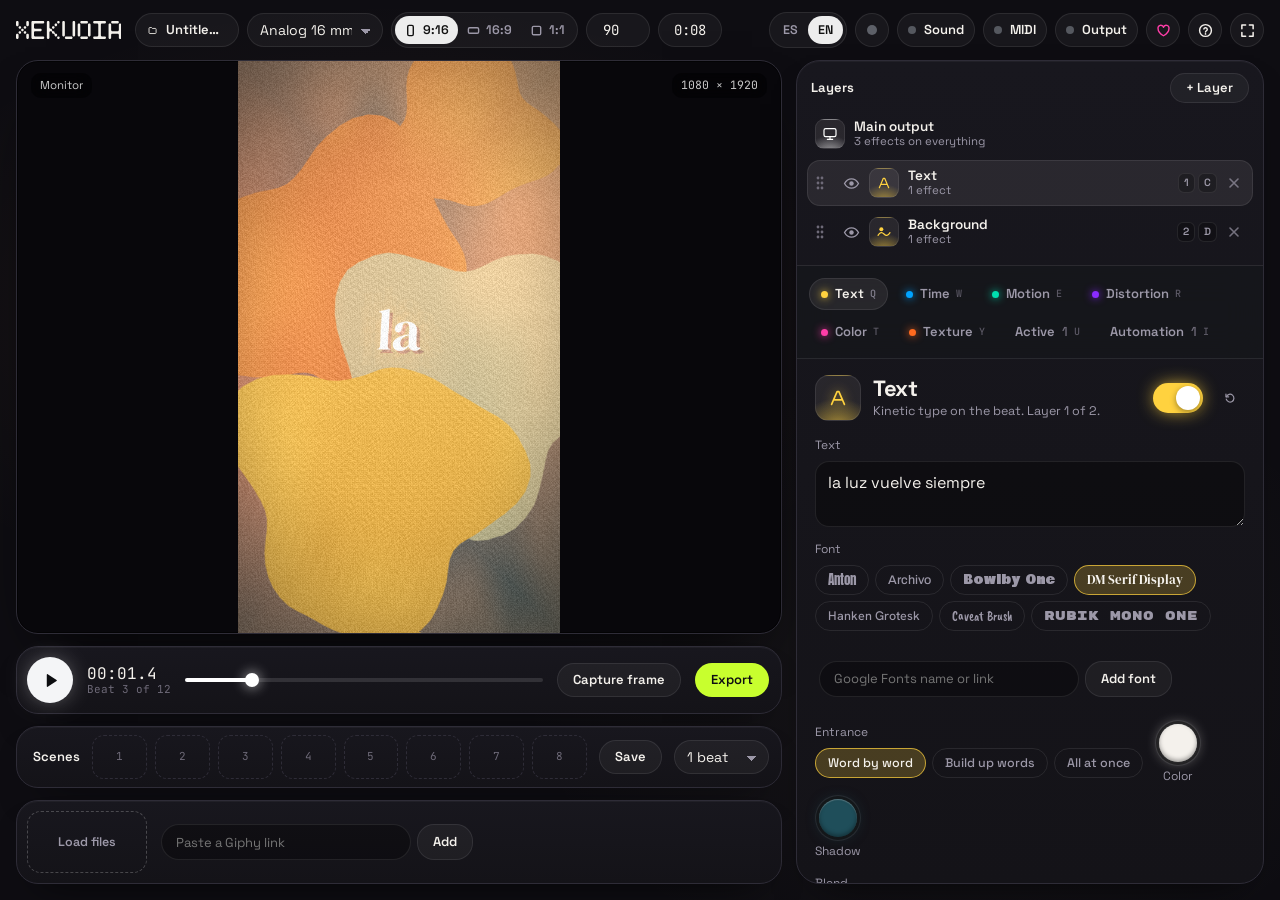
==== app/index.html @ 7fba757a "Atajos de pestañas en QWERTYUI; Grabar movimientos pasa a la G Co-Authored-By: Claude Opus 5.5 <nore" ====
<!DOCTYPE html>
<!--
  xekuoia: a visual instrument for motion graphics and live visuals.
  Copyright (C) 2026 Sergio "Gio" Casabona. https://xekuoia.com

  This program is free software: you can redistribute it and/or modify it under the terms of the
  GNU General Public License as published by the Free Software Foundation, either version 3 of the
  License, or (at your option) any later version. It is distributed WITHOUT ANY WARRANTY; see the
  GNU General Public License for more details: https://www.gnu.org/licenses/gpl-3.0.html

  The name "xekuoia" and its logo are not covered by this license.
  Third-party code: polygon triangulation ported from earcut (Mapbox, ISC licence);
  video export via Mediabunny (MPL-2.0), loaded at export time.
-->
<html lang="es">
<head>
<meta charset="utf-8">
<meta name="viewport" content="width=device-width, initial-scale=1">
<title>xekuoia</title>
<link rel="icon" href="data:image/svg+xml,%3Csvg%20xmlns%3D%22http%3A//www.w3.org/2000/svg%22%20viewBox%3D%220%200%20132%20132%22%3E%3Crect%20width%3D%22132%22%20height%3D%22132%22%20rx%3D%2230%22%20fill%3D%22%230E0D12%22/%3E%3Cg%20fill%3D%22%23F4F1EC%22%20transform%3D%22translate%2820.00%2033.32%29%20scale%280.49797%29%20translate%28-57.625%20-84.375%29%22%3E%3Cpath%20d%3D%22M142%20215.625C136.822%20215.625%20132.625%20211.428%20132.625%20206.25V196.875V187.5C132.625%20182.322%20136.822%20178.125%20142%20178.125C147.178%20178.125%20151.375%20182.322%20151.375%20187.5V196.875V206.25C151.375%20211.428%20147.178%20215.625%20142%20215.625ZM67%20215.625C61.8223%20215.625%2057.625%20211.428%2057.625%20206.25V196.875V187.5C57.625%20182.322%2061.8223%20178.125%2067%20178.125C72.1777%20178.125%2076.375%20182.322%2076.375%20187.5V196.875V206.25C76.375%20211.428%2072.1777%20215.625%2067%20215.625ZM132.625%20168.75C132.625%20173.928%20128.428%20178.125%20123.25%20178.125C118.072%20178.125%20113.875%20173.928%20113.875%20168.75C113.875%20163.572%20118.072%20159.375%20123.25%20159.375C128.428%20159.375%20132.625%20163.572%20132.625%20168.75ZM85.75%20178.125C80.5723%20178.125%2076.375%20173.928%2076.375%20168.75C76.375%20163.572%2080.5723%20159.375%2085.75%20159.375C90.9277%20159.375%2095.125%20163.572%2095.125%20168.75C95.125%20173.928%2090.9277%20178.125%2085.75%20178.125ZM104.5%20159.375C99.3223%20159.375%2095.125%20155.178%2095.125%20150C95.125%20144.822%2099.3223%20140.625%20104.5%20140.625C109.678%20140.625%20113.875%20144.822%20113.875%20150C113.875%20155.178%20109.678%20159.375%20104.5%20159.375ZM123.25%20140.625C118.072%20140.625%20113.875%20136.428%20113.875%20131.25C113.875%20126.072%20118.072%20121.875%20123.25%20121.875C128.428%20121.875%20132.625%20126.072%20132.625%20131.25C132.625%20136.428%20128.428%20140.625%20123.25%20140.625ZM95.125%20131.25C95.125%20136.428%2090.9277%20140.625%2085.75%20140.625C80.5723%20140.625%2076.375%20136.428%2076.375%20131.25C76.375%20126.072%2080.5723%20121.875%2085.75%20121.875C90.9277%20121.875%2095.125%20126.072%2095.125%20131.25ZM142%20121.875C136.822%20121.875%20132.625%20117.678%20132.625%20112.5V103.125V93.75C132.625%2088.5724%20136.822%2084.375%20142%2084.375C147.178%2084.375%20151.375%2088.5724%20151.375%2093.75V103.125V112.5C151.375%20117.678%20147.178%20121.875%20142%20121.875ZM76.375%20112.5C76.375%20117.678%2072.1777%20121.875%2067%20121.875C61.8223%20121.875%2057.625%20117.678%2057.625%20112.5V103.125V93.75C57.625%2088.5724%2061.8223%2084.375%2067%2084.375C72.1777%2084.375%2076.375%2088.5724%2076.375%2093.75V103.125V112.5Z%22/%3E%3Cpath%20d%3D%22M177.575%20196.786L170.732%20196.786C165.564%20196.786%20161.375%20200.975%20161.375%20206.143C161.375%20211.311%20165.564%20215.5%20170.732%20215.5L177.575%20215.5L193.775%20215.5L209.975%20215.5L226.175%20215.5C235.122%20215.5%20242.375%20208.247%20242.375%20199.3L242.375%20196.786L242.375%20178.072L242.375%20159.357L242.375%20140.643L242.375%20121.929L242.375%20103.214L242.375%20100.7C242.375%2091.7531%20235.122%2084.5002%20226.175%2084.5002L209.975%2084.5001L193.775%2084.5001L177.575%2084.5001L170.732%2084.5001C165.564%2084.5001%20161.375%2088.6895%20161.375%2093.8573C161.375%2099.0251%20165.564%20103.214%20170.732%20103.214L177.575%20103.214L193.775%20103.214L209.975%20103.214C218.922%20103.214%20226.175%20110.467%20226.175%20119.414L226.175%20121.929L226.175%20124.443C226.175%20133.39%20218.922%20140.643%20209.975%20140.643L193.775%20140.643L186.932%20140.643C181.764%20140.643%20177.575%20144.832%20177.575%20150C177.575%20155.168%20181.764%20159.357%20186.932%20159.357L193.775%20159.357L209.975%20159.357C218.922%20159.357%20226.175%20166.61%20226.175%20175.557L226.175%20178.072L226.175%20180.586C226.175%20189.533%20218.922%20196.786%20209.975%20196.786L193.775%20196.786L177.575%20196.786Z%22/%3E%3C/g%3E%3C/svg%3E">
<link rel="preconnect" href="https://fonts.googleapis.com">
<link rel="preconnect" href="https://fonts.gstatic.com" crossorigin>
<link href="https://fonts.googleapis.com/css2?family=Anton&family=Archivo:wght@900&family=Bowlby+One&family=Caveat+Brush&family=DM+Serif+Display&family=Hanken+Grotesk:wght@800&family=Space+Grotesk:wght@300..700&family=JetBrains+Mono:wght@400;500&family=Rubik+Mono+One&display=swap" rel="stylesheet">
<style>
/*
VOICE: a night studio instrument; calm graphite, light only where something is alive.
IDEA: units are glass tiles lit from below by their family colour; knobs are matte black discs with one point of light and a glowing arc.
PICTURE: the live monitor; the room picks up its colour as ambient light.
COLOUR and TYPE (xekuoia brand kit v1.0): Ink #0E0D12 with fine grain, Paper #F4F1EC text; family hues from the Spectral and Aurora stops; Volt #C8FF2E once, for Export; Space Grotesk, JetBrains Mono for time.
LAYOUT: vertical/square canvas → rack on the right; horizontal canvas → rack along the bottom; phones stack.
*/
@property --a1{syntax:'<color>';inherits:true;initial-value:#1a1d24}
@property --a2{syntax:'<color>';inherits:true;initial-value:#1a1d24}
:root{color-scheme:dark;--bg:#0E0D12;--ink:#F4F1EC;--ink2:#9C98A8;--mute:#6E6A78;--edge:rgba(244,241,236,.09);--glass:rgba(244,241,236,.045);--glass2:rgba(244,241,236,.08);--volt:#C8FF2E;--line:#2E2C37;--surface:#17161C;--surface2:#201F27;
  --rec:#ff453a;--ease:cubic-bezier(0.23,1,0.32,1);--spring:cubic-bezier(0.32,0.72,0,1);
  --noise:url("data:image/svg+xml,%3Csvg xmlns='http://www.w3.org/2000/svg' width='140' height='140'%3E%3Cfilter id='n'%3E%3CfeTurbulence type='fractalNoise' baseFrequency='.9' numOctaves='2' stitchTiles='stitch'/%3E%3CfeColorMatrix values='0 0 0 0 1 0 0 0 0 1 0 0 0 0 1 0 0 0 .55 0'/%3E%3C/filter%3E%3Crect width='140' height='140' filter='url(%23n)' opacity='.35'/%3E%3C/svg%3E");
  transition:--a1 .9s ease,--a2 .9s ease}
*{box-sizing:border-box;min-width:0}
html,body{height:100%}
body{margin:0;color:var(--ink);font:14px/1.45 'Space Grotesk',system-ui,-apple-system,sans-serif;overflow-x:clip;
  background:radial-gradient(60% 50% at 30% 35%,color-mix(in srgb,var(--a1) 7%,transparent),transparent 70%),radial-gradient(50% 50% at 75% 75%,color-mix(in srgb,var(--a2) 5%,transparent),transparent 70%),var(--bg);
  display:grid;grid-template-rows:auto minmax(0,1fr);height:100dvh}
button,input,select,textarea{font:inherit;color:inherit}
button{cursor:pointer;-webkit-tap-highlight-color:transparent}
:focus-visible{outline:2px solid rgba(255,255,255,.85);outline-offset:2px}
.mono{font-family:"JetBrains Mono",ui-monospace,monospace;font-variant-numeric:tabular-nums}
.cap{font-size:12px;color:var(--ink2);letter-spacing:.01em}
.glass{background:linear-gradient(180deg,#18171E,#141318);border:1px solid var(--line);box-shadow:inset 0 1px 0 rgba(244,241,236,.04),0 20px 40px -24px rgba(0,0,0,.8);
  backdrop-filter:blur(24px) saturate(140%);-webkit-backdrop-filter:blur(24px) saturate(140%)}
@media (prefers-reduced-transparency:reduce){.glass{background:#17161C;backdrop-filter:none}}

/* top bar */
.top{display:flex;align-items:center;gap:10px 16px;flex-wrap:wrap;padding:12px 16px}
.brand{font-weight:800;font-size:19px;letter-spacing:-.03em;display:flex;align-items:center;gap:8px;margin-right:6px}
.brand i{width:9px;height:9px;border-radius:50%;background:#fff;box-shadow:0 0 10px 2px rgba(255,255,255,.55)}
.grp{display:flex;align-items:center;gap:8px}
.pillsel,.num{height:34px;border-radius:17px;border:1px solid var(--edge);background:var(--glass);padding:0 12px}
.pillsel{padding-right:30px;appearance:none;-webkit-appearance:none;background-image:linear-gradient(45deg,transparent 50%,var(--ink2) 50%),linear-gradient(135deg,var(--ink2) 50%,transparent 50%);
  background-position:calc(100% - 16px) 15px,calc(100% - 11px) 15px;background-size:5px 5px;background-repeat:no-repeat;background-color:var(--glass)}
.pillsel option{background:#16171b}
.num{width:64px;text-align:center;padding:0 6px}
.seg{display:flex;padding:3px;border-radius:19px;border:1px solid var(--edge);background:var(--glass)}
.seg button{height:28px;padding:0 12px;border:0;border-radius:14px;background:transparent;color:var(--ink2);font-weight:600;font-size:12.5px;display:flex;align-items:center;gap:6px;
  transition:background-color .2s var(--ease),color .2s var(--ease)}
.seg button svg{width:13px;height:13px}
.seg button[aria-pressed=true]{background:rgba(255,255,255,.92);color:#111}
.spacer{flex:1}
.btn{height:34px;padding:0 15px;border-radius:17px;border:1px solid var(--edge);background:var(--glass);font-weight:600;font-size:13px;display:inline-flex;align-items:center;gap:8px;
  transition:transform .1s var(--ease),background-color .2s var(--ease),border-color .2s var(--ease),box-shadow .2s var(--ease)}
.btn:active,.tsel:active,.play:active,.seg button:active{transform:scale(.96)}
.btn.solid{background:var(--ink);color:var(--bg);border-color:transparent}
.btn.volt{background:var(--volt);color:#0E0D12;border-color:transparent;font-weight:600}
.btn .rd{width:8px;height:8px;border-radius:50%;background:#5d6068;transition:background-color .2s ease,box-shadow .2s ease}
.btn[aria-pressed=true]{border-color:rgba(255,69,58,.6);box-shadow:0 0 0 1px rgba(255,69,58,.25),0 0 22px -4px rgba(255,69,58,.6)}
.btn[aria-pressed=true] .rd{background:var(--rec);box-shadow:0 0 8px 1px var(--rec)}
.iconbtn{width:34px;padding:0;justify-content:center}
.iconbtn svg{width:15px;height:15px}

/* app layout */
.app{display:grid;gap:14px;padding:0 16px 16px;min-height:0}
body[data-layout=side] .app{grid-template-columns:minmax(0,1fr) 468px}
body[data-layout=bottom] .app{grid-template-rows:minmax(0,1fr) 300px}
.stage{display:grid;grid-template-rows:minmax(0,1fr) auto;gap:12px;min-height:0}
.dock{display:grid;gap:12px}
body[data-layout=bottom] .dock{grid-template-columns:minmax(0,1.5fr) minmax(0,1fr);align-items:stretch}

.monitor{position:relative;display:grid;place-items:center;min-height:220px;border-radius:22px;overflow:hidden;background:#08070B;border:1px solid var(--line);
  box-shadow:inset 0 0 0 1px rgba(0,0,0,.6),0 30px 60px -30px rgba(0,0,0,.9)}
.monitor canvas{position:absolute;inset:0;width:100%;height:100%;object-fit:contain;display:block}
.monitor:fullscreen{border:0;border-radius:0;background:#000}
.hud{position:absolute;left:14px;right:14px;top:12px;display:flex;justify-content:space-between;pointer-events:none}
.hud span{font-size:11.5px;color:rgba(255,255,255,.78);background:rgba(0,0,0,.45);backdrop-filter:blur(10px);-webkit-backdrop-filter:blur(10px);padding:4px 9px;border-radius:10px}
.monitor:fullscreen .hud{display:none}
.drop{position:absolute;inset:12px;border-radius:16px;border:1.5px dashed rgba(255,255,255,.6);background:rgba(8,9,12,.72);backdrop-filter:blur(14px);-webkit-backdrop-filter:blur(14px);
  display:grid;place-items:center;text-align:center;opacity:0;transform:scale(.985);pointer-events:none;transition:opacity .18s var(--ease),transform .18s var(--ease)}
.drop b{display:block;font-size:26px;font-weight:700;letter-spacing:-.02em;margin-bottom:4px}
.drop span{color:var(--ink2)}
.monitor.over .drop{opacity:1;transform:none}

/* transport */
.transport{display:grid;grid-template-columns:auto auto minmax(0,1fr) auto auto;align-items:center;gap:14px;border-radius:22px;padding:10px 12px 10px 10px}
.play{width:46px;height:46px;border-radius:50%;border:0;background:#f4f5f7;color:#0c0d10;display:grid;place-items:center;box-shadow:0 0 24px -6px rgba(255,255,255,.55);transition:transform .1s var(--ease)}
.play svg{width:17px;height:17px}
.time{font-size:16px;line-height:1.1}
.time small{display:block;font-size:11px;color:var(--mute)}
.scrub{-webkit-appearance:none;appearance:none;width:100%;height:28px;background:transparent;margin:0;--p:0%}
.scrub::-webkit-slider-runnable-track{height:4px;border-radius:2px;background:linear-gradient(90deg,#fff var(--p),rgba(255,255,255,.12) var(--p))}
.scrub::-webkit-slider-thumb{-webkit-appearance:none;width:14px;height:14px;border-radius:50%;background:#fff;margin-top:-5px;box-shadow:0 0 12px 2px rgba(255,255,255,.45)}
.scrub::-moz-range-track{height:4px;border-radius:2px;background:linear-gradient(90deg,#fff var(--p),rgba(255,255,255,.12) var(--p))}
.scrub::-moz-range-thumb{width:14px;height:14px;border-radius:50%;background:#fff;border:0}

/* bin */
.bin{display:flex;gap:10px;overflow-x:auto;align-items:stretch;border-radius:22px;padding:10px}
.clip{flex:none;position:relative;width:62px;height:62px;border-radius:14px;overflow:hidden;border:1px solid var(--edge);background:var(--glass)}
.clip .use{all:unset;display:block;width:100%;height:100%;cursor:pointer}
.clip img{width:100%;height:100%;object-fit:cover;display:block}
.clip.on{box-shadow:0 0 0 2px #fff,0 0 18px -2px rgba(255,255,255,.5)}
.clip .k{position:absolute;left:5px;bottom:4px;font-size:10px;font-weight:600;background:rgba(0,0,0,.55);padding:1px 5px;border-radius:6px}
.clip .x{position:absolute;top:3px;right:3px;width:22px;height:22px;border:0;border-radius:11px;background:rgba(0,0,0,.6);display:grid;place-items:center;opacity:0;transition:opacity .15s ease}
.clip:focus-within .x{opacity:1}
@media (hover:hover) and (pointer:fine){.clip:hover .x{opacity:1}}
.clip .x svg{width:10px;height:10px}
.load{flex:none;position:relative;min-width:120px;height:62px;border-radius:14px;border:1px dashed rgba(255,255,255,.22);display:grid;place-items:center;color:var(--ink2);font-size:12.5px;font-weight:600;cursor:pointer;padding:0 12px;text-align:center}
.load input{position:absolute;opacity:0;width:1px;height:1px}
.music{flex:none;width:180px;height:62px;border-radius:14px;border:1px solid var(--edge);background:var(--glass);padding:8px 11px;display:flex;flex-direction:column;justify-content:space-between}
.music b{font-size:12.5px;white-space:nowrap;overflow:hidden;text-overflow:ellipsis;font-weight:600}
.meter{height:4px;border-radius:2px;background:rgba(255,255,255,.1);overflow:hidden}
.meter i{display:block;height:100%;background:#9cf06a;box-shadow:0 0 8px #9cf06a;transform-origin:left;transform:scaleX(0)}
.binnote{align-self:center;color:var(--mute);font-size:12.5px;max-width:240px}

/* rack panel */
.panel{display:grid;min-height:0;border-radius:24px;overflow:hidden}
.cats{display:flex;flex-wrap:wrap;gap:6px;overflow-x:auto;padding:12px 12px 10px;scrollbar-width:none;border-bottom:1px solid var(--edge)}
.cats::-webkit-scrollbar{display:none}
.cats button{flex:none;height:32px;padding:0 13px;border-radius:16px;border:1px solid transparent;background:transparent;color:var(--ink2);font-weight:600;font-size:13px;display:flex;align-items:center;gap:7px;
  transition:background-color .2s var(--ease),color .2s var(--ease),border-color .2s var(--ease)}
.cats button i{width:7px;height:7px;border-radius:50%;background:var(--hue,#fff);box-shadow:0 0 8px var(--hue,#fff)}
.cats button[aria-pressed=true]{background:var(--glass2);border-color:var(--edge);color:var(--ink)}
.cats button em{font-style:normal;color:var(--mute);font-weight:500}
.browser{overflow:auto;padding:14px 14px 12px}
.tiles{display:grid;grid-template-columns:repeat(auto-fill,minmax(92px,1fr));gap:10px}
.tile{position:relative;aspect-ratio:1;border-radius:22px;--hue:#fff;
  background:radial-gradient(70% 45% at 50% 108%,color-mix(in srgb,var(--hue) 0%,transparent),transparent),var(--noise),linear-gradient(180deg,rgba(255,255,255,.07),rgba(255,255,255,.02));
  border:1px solid rgba(255,255,255,.07);box-shadow:inset 0 1px 0 rgba(255,255,255,.07),0 10px 24px -14px rgba(0,0,0,.9);transition:box-shadow .25s var(--ease)}
.tile.on{background:radial-gradient(70% 45% at 50% 108%,color-mix(in srgb,var(--hue) 60%,transparent),transparent),var(--noise),linear-gradient(180deg,rgba(255,255,255,.07),rgba(255,255,255,.02))}
.tile.sel{box-shadow:inset 0 1px 0 rgba(255,255,255,.07),0 0 0 1.5px rgba(255,255,255,.75)}
.tsel{all:unset;position:absolute;inset:0;border-radius:22px;display:flex;flex-direction:column;align-items:center;justify-content:center;gap:7px;cursor:pointer;transition:transform .1s var(--ease)}
.tsel:focus-visible{outline:2px solid #fff;outline-offset:2px}
.tsel svg{width:28px;height:28px;color:rgba(255,255,255,.38);transition:color .2s ease,filter .2s ease}
.tile.on .tsel svg{color:var(--hue);filter:drop-shadow(0 0 7px color-mix(in srgb,var(--hue) 70%,transparent))}
.tsel span{font-size:11.5px;font-weight:600;color:var(--ink2);text-align:center;line-height:1.15;padding:0 6px}
.tile.on .tsel span{color:var(--ink)}
.tpow{position:absolute;top:2px;right:2px;width:30px;height:30px;border:0;background:transparent;border-radius:15px;display:grid;place-items:center}
.tpow i{width:7px;height:7px;border-radius:50%;background:rgba(255,255,255,.2);transition:background-color .2s ease,box-shadow .2s ease}
.tile.on .tpow i{background:var(--hue);box-shadow:0 0 8px 1px var(--hue)}
.autolist{list-style:none;margin:0;padding:0;display:grid;gap:2px}
.autolist li{display:grid;grid-template-columns:minmax(0,1fr) 90px auto 30px;gap:10px;align-items:center;padding:7px 4px;border-bottom:1px solid var(--edge)}
.autolist b{font-weight:600}.autolist .s{color:var(--ink2)}
.autolist svg.sp{width:90px;height:22px;color:var(--hue)}
.autolist .m{font-size:12px;color:var(--ink2)}
.empty{color:var(--ink2);font-size:13px;max-width:44ch;margin:4px 2px}
.ib{width:30px;height:30px;border:0;border-radius:15px;background:transparent;color:var(--ink2);display:grid;place-items:center}
.ib svg{width:12px;height:12px}
@media (hover:hover) and (pointer:fine){.ib:hover{background:var(--glass2);color:var(--ink)}.btn:hover{background:var(--glass2)}.btn.solid:hover{background:#fff}.btn.volt:hover{background:#d6ff5c}}

/* inspector */
.insp{overflow:auto;padding:16px 18px 22px;--hue:#fff}
.ihead{display:grid;grid-template-columns:auto minmax(0,1fr) auto auto;gap:12px;align-items:center;margin-bottom:16px}
.ico{width:46px;height:46px;border-radius:14px;display:grid;place-items:center;background:radial-gradient(80% 60% at 50% 110%,color-mix(in srgb,var(--hue) 55%,transparent),transparent),var(--glass2);border:1px solid var(--edge)}
.ico svg{width:22px;height:22px;color:var(--hue);filter:drop-shadow(0 0 6px color-mix(in srgb,var(--hue) 70%,transparent))}
.insp.off .ico svg{color:rgba(255,255,255,.4);filter:none}
.ihead h2{margin:0;font-size:22px;line-height:1.1;font-weight:700;letter-spacing:-.022em}
.ihead p{margin:2px 0 0;color:var(--ink2);font-size:12.5px}
.switch{width:50px;height:30px;border-radius:15px;border:0;padding:0;position:relative;background:rgba(255,255,255,.12);transition:background-color .25s var(--ease),box-shadow .25s var(--ease)}
.switch i{position:absolute;top:3px;left:3px;width:24px;height:24px;border-radius:50%;background:#fff;box-shadow:0 2px 6px rgba(0,0,0,.4);transition:transform .32s var(--spring)}
.switch[aria-checked=true]{background:var(--hue);box-shadow:0 0 18px -3px var(--hue)}
.switch[aria-checked=true] i{transform:translateX(20px)}
.icontent{transition:opacity .18s ease}
.insp.off .icontent{opacity:.5}
.row{display:flex;flex-wrap:wrap;gap:14px 16px;margin-bottom:16px}
.fld{display:flex;flex-direction:column;gap:7px;min-width:0}
.fld>span{font-size:12px;color:var(--ink2)}
.opts{display:flex;flex-wrap:wrap;gap:6px}
.opts button{height:30px;padding:0 12px;border-radius:15px;border:1px solid var(--edge);background:transparent;color:var(--ink2);font-size:12.5px;font-weight:500;
  transition:background-color .2s var(--ease),color .2s var(--ease),border-color .2s var(--ease)}
.opts button[aria-pressed=true]{background:color-mix(in srgb,var(--hue) 22%,transparent);border-color:color-mix(in srgb,var(--hue) 70%,transparent);color:var(--ink)}
.sw{position:relative;display:flex;flex-direction:column;align-items:center;gap:6px;cursor:pointer;font-size:12px;color:var(--ink2)}
.sw input{position:absolute;opacity:0;width:1px;height:1px}
.sw i{width:38px;height:38px;border-radius:50%;background:var(--c);box-shadow:inset 0 1px 1px rgba(255,255,255,.25),inset 0 -2px 4px rgba(0,0,0,.35),0 0 0 3px rgba(0,0,0,.5),0 0 0 4px rgba(255,255,255,.08),0 0 16px -4px var(--c)}
.sw:focus-within i{outline:2px solid #fff;outline-offset:4px}
.ta{width:100%;min-height:56px;resize:vertical;background:rgba(0,0,0,.35);border:1px solid var(--edge);border-radius:14px;padding:10px 12px;font-size:16px;line-height:1.35}
.presets{display:flex;flex-wrap:wrap;gap:8px;margin-bottom:16px}
.presets button{height:32px;padding:0 12px 0 6px;border-radius:16px;border:1px solid var(--edge);background:var(--glass);display:flex;align-items:center;gap:7px;font-size:12.5px;font-weight:500}
.presets button i{width:20px;height:20px;border-radius:50%;background:linear-gradient(135deg,var(--g0) 0 33%,var(--g1) 33% 66%,var(--g2) 66%)}
.knobs{display:grid;grid-template-columns:repeat(auto-fill,minmax(82px,1fr));gap:16px 8px}
.note{color:var(--ink2);font-size:12.5px;margin:0 0 14px}

/* knob */
.kn{display:flex;flex-direction:column;align-items:center;gap:6px}
.knob{position:relative;width:70px;height:70px;border-radius:50%;touch-action:none;cursor:ns-resize}
.knob svg{position:absolute;inset:0;width:100%;height:100%;overflow:visible}
.knob circle.r{fill:none;transform:rotate(135deg);transform-origin:36px 36px}
.knob .trk{stroke:rgba(255,255,255,.09);stroke-width:2.5;stroke-dasharray:270 360;stroke-linecap:round}
.knob .mr{stroke:var(--hue);stroke-width:1.5;opacity:.6;stroke-dasharray:0 360}
.knob .val{stroke:var(--hue);stroke-width:2.5;stroke-linecap:round;stroke-dasharray:0 360;filter:drop-shadow(0 0 3px var(--hue))}
.knob .live{fill:#fff;display:none;filter:drop-shadow(0 0 3px #fff)}
.kn.anim .live{display:block}
.disc{position:absolute;inset:11px;border-radius:50%;background:radial-gradient(circle at 50% 18%,#34363c,#16171b 62%,#0e0f12);
  box-shadow:0 8px 14px -6px rgba(0,0,0,.9),0 0 0 1px rgba(0,0,0,.7),inset 0 1px 0 rgba(255,255,255,.12)}
.disc i{position:absolute;left:50%;top:6px;width:6px;height:6px;margin-left:-3px;border-radius:50%;background:var(--hue);box-shadow:0 0 6px 1px var(--hue)}
.kl{border:0;background:transparent;padding:2px 7px;border-radius:9px;font-size:12px;color:var(--ink2);white-space:nowrap;max-width:100%;overflow:hidden;text-overflow:ellipsis;font-variant-numeric:tabular-nums}
.kn.anim .kl{color:var(--ink);background:color-mix(in srgb,var(--hue) 22%,transparent)}
.kn.drag .kl{color:var(--ink)}
.insp.off .disc i{background:#555;box-shadow:none}

/* popover */
.pop{position:fixed;z-index:20;width:276px;border-radius:20px;padding:14px;background:rgba(28,29,34,.82);backdrop-filter:blur(30px) saturate(150%);-webkit-backdrop-filter:blur(30px) saturate(150%);
  border:1px solid rgba(255,255,255,.1);box-shadow:0 30px 60px -20px rgba(0,0,0,.85);opacity:0;transform:scale(.94);transform-origin:var(--o,top center);pointer-events:none;
  transition:opacity .16s var(--ease),transform .22s var(--spring)}
.pop.open{opacity:1;transform:none;pointer-events:auto}
.pop h4{margin:0 0 10px;font-size:14px;font-weight:650;letter-spacing:-.01em}
.pop h4 span{color:var(--ink2);font-weight:400}
.chips{display:flex;flex-wrap:wrap;gap:5px;margin-bottom:8px}
.chips button{height:28px;padding:0 11px;border-radius:14px;border:1px solid var(--edge);background:transparent;font-size:12.5px;color:var(--ink2)}
.chips button[aria-pressed=true]{background:#f4f5f7;color:#0c0d10;border-color:transparent}
.pr{display:grid;grid-template-columns:66px minmax(0,1fr) 42px;gap:8px;align-items:center;margin-top:8px;font-size:12px;color:var(--ink2)}
.pr output{text-align:right;color:var(--ink)}
.pr select{grid-column:2/4;height:30px;border-radius:10px;border:1px solid var(--edge);background:#1d1e23}
.pr input{width:100%;accent-color:#fff}
.pop p{font-size:12px;color:var(--ink2);margin:8px 0 0}
.pop .btn{margin-top:10px;width:100%;justify-content:center}

/* dialog + toast */
.veil{position:fixed;inset:0;background:rgba(0,0,0,.55);display:grid;place-items:center;padding:16px;z-index:30;opacity:0;pointer-events:none;transition:opacity .2s var(--ease)}
.veil.open{opacity:1;pointer-events:auto}
.dlg{width:min(440px,100%);border-radius:24px;padding:22px;background:rgba(24,25,30,.9);backdrop-filter:blur(30px);-webkit-backdrop-filter:blur(30px);border:1px solid rgba(255,255,255,.1);
  transform:scale(.95);transition:transform .3s var(--spring)}
.veil.open .dlg{transform:none}
.dlg h3{margin:0 0 4px;font-size:22px;font-weight:700;letter-spacing:-.02em}
.dlg p{margin:0 0 12px;color:var(--ink2)}
.bar{height:5px;border-radius:3px;background:rgba(255,255,255,.1);overflow:hidden;margin:10px 0}
.bar i{display:block;height:100%;background:#fff;box-shadow:0 0 10px #fff;transform-origin:left;transform:scaleX(0);transition:transform .12s linear}
.dlg video{max-width:130px;max-height:200px;border-radius:12px;background:#000;float:right;margin:0 0 8px 14px}
.acts{display:flex;gap:8px;justify-content:flex-end;clear:both;padding-top:12px}
.toast{position:fixed;left:50%;bottom:20px;z-index:40;padding:10px 16px;border-radius:18px;background:rgba(240,241,244,.95);color:#0c0d10;font-weight:600;font-size:13px;
  transform:translate(-50%,14px) scale(.97);opacity:0;transition:opacity .2s var(--ease),transform .3s var(--spring);pointer-events:none;max-width:calc(100vw - 32px)}
.toast.show{opacity:1;transform:translate(-50%,0)}

@media (prefers-reduced-motion:reduce){
  .pop,.dlg,.toast,.drop{transform:none!important}
  .switch i{transition:none}
}
@media (max-width:920px){
  body{height:auto;display:block}
  body[data-layout] .app{grid-template-columns:minmax(0,1fr);grid-template-rows:none}
  .monitor{height:min(70vh,700px)}
  body[data-layout] .dock{grid-template-columns:minmax(0,1fr)}
  .tiles{grid-template-columns:repeat(auto-fill,minmax(80px,1fr))}
  .transport{grid-template-columns:auto auto minmax(0,1fr);position:sticky;bottom:8px;z-index:6}
  .transport .btn{grid-row:2}
  .num,.pillsel{font-size:16px}
}

/* ===== v4: layers, output, MIDI ===== */
.panel{display:grid;min-height:0;border-radius:24px;overflow:hidden}
body[data-layout=side] .panel{grid-template-areas:"layers" "cats" "browser" "insp";grid-template-rows:auto auto auto auto;align-content:start;overflow:auto}
body[data-layout=bottom] .panel{grid-template-columns:262px minmax(0,1fr) minmax(0,1.3fr);grid-template-rows:auto minmax(0,1fr);grid-template-areas:"layers cats cats" "layers browser insp"}
.panel.srcmode .browser{display:none}
body[data-layout=bottom] .panel.srcmode{grid-template-areas:"layers cats cats" "layers insp insp"}
.layers{grid-area:layers;padding:12px 10px 10px;border-bottom:1px solid var(--edge);min-height:0;display:flex;flex-direction:column}
body[data-layout=bottom] .layers{border-bottom:0;border-right:1px solid var(--edge);overflow:auto}
.cats{grid-area:cats;position:sticky;top:0;z-index:4;background:rgba(22,23,27,.86);backdrop-filter:blur(18px);-webkit-backdrop-filter:blur(18px)}
.browser{grid-area:browser}
body[data-layout=side] .browser{max-height:none;border-bottom:1px solid var(--edge)}
body[data-layout=bottom] .browser{border-right:1px solid var(--edge)}
.insp{grid-area:insp}
.lhead{display:flex;align-items:center;justify-content:space-between;padding:0 4px 8px}
.lhead b{font-size:13px;font-weight:650}
.addrow{display:flex;flex-wrap:wrap;gap:6px;padding:0 4px 10px}
.addrow[hidden]{display:none}
.addrow button{height:30px;padding:0 11px 0 8px;border-radius:15px;border:1px solid var(--edge);background:var(--glass);font-size:12.5px;font-weight:550;display:flex;align-items:center;gap:6px}
.addrow svg{width:15px;height:15px;color:var(--hue)}
.llist{list-style:none;margin:0;padding:0;display:grid;gap:3px;max-height:250px;overflow:auto}
body[data-layout=bottom] .llist{max-height:none}
.lrow{position:relative;display:grid;grid-template-columns:26px 32px minmax(0,1fr) 30px;align-items:center;gap:2px;height:46px;padding:0 4px 0 0;border-radius:13px;
  transition:background-color .15s ease;}
.lrow.sel{background:var(--glass2);box-shadow:inset 0 0 0 1px var(--edge)}
.lrow.dragging{z-index:3;background:#26272d;box-shadow:0 14px 30px -10px rgba(0,0,0,.9),inset 0 0 0 1px rgba(255,255,255,.14);transition:none}
.lrow.shift{transition:transform .22s var(--spring)}
.lrow.master{grid-template-columns:minmax(0,1fr)}
.lrow.master .lname{grid-column:1/-1}
.grip{width:26px;height:40px;border:0;background:transparent;color:var(--mute);display:grid;place-items:center;cursor:grab;touch-action:none}
.grip:active{cursor:grabbing}
.grip svg{width:10px;height:16px}
.eye{width:32px;height:32px;border:0;border-radius:16px;background:transparent;color:var(--ink2);display:grid;place-items:center}
.eye svg{width:17px;height:17px}
.eye[aria-pressed=false]{color:var(--mute)}
.lname{all:unset;display:flex;align-items:center;gap:9px;min-width:0;height:44px;cursor:pointer;border-radius:10px}
.lname:focus-visible{outline:2px solid #fff}
.lic{flex:none;width:30px;height:30px;border-radius:9px;display:grid;place-items:center;background:radial-gradient(80% 60% at 50% 115%,color-mix(in srgb,var(--hue) 55%,transparent),transparent),var(--glass2);border:1px solid var(--edge)}
.lic svg{width:16px;height:16px;color:var(--hue)}
.lrow.hid .lic svg{color:var(--mute)}
.lrow.hid .lt{opacity:.5}
.lt{display:flex;flex-direction:column;min-width:0;line-height:1.2}
.lt b{font-weight:600;font-size:13.5px;white-space:nowrap;overflow:hidden;text-overflow:ellipsis}
.lt small{font-size:11.5px;color:var(--ink2);white-space:nowrap;overflow:hidden;text-overflow:ellipsis}
.lrow.master .lname{padding-left:8px}
.lx{opacity:.7}
.clips{display:flex;flex-wrap:wrap;gap:8px}
.clips button{width:56px;height:56px;border-radius:12px;border:1px solid var(--edge);padding:0;overflow:hidden;background:var(--glass)}
.clips button img{width:100%;height:100%;object-fit:cover;display:block}
.clips button[aria-pressed=true]{box-shadow:0 0 0 2px var(--hue),0 0 14px -2px var(--hue)}
.led{width:8px;height:8px;border-radius:50%;background:#55585f;transition:background-color .25s ease,box-shadow .25s ease}
.led.ok{background:#7ee06a;box-shadow:0 0 8px #7ee06a}
.led.hit{background:#fff;box-shadow:0 0 10px #fff;transition:none}
.sheet{position:fixed;z-index:25;top:60px;right:16px;width:min(380px,calc(100vw - 32px));max-height:calc(100dvh - 80px);overflow:auto;border-radius:22px;padding:18px;
  background:rgba(26,27,32,.88);backdrop-filter:blur(30px) saturate(150%);-webkit-backdrop-filter:blur(30px) saturate(150%);border:1px solid rgba(255,255,255,.1);box-shadow:0 30px 60px -20px rgba(0,0,0,.85);
  opacity:0;transform:scale(.95);transform-origin:var(--o,top right);pointer-events:none;transition:opacity .16s var(--ease),transform .24s var(--spring)}
.sheet.open{opacity:1;transform:none;pointer-events:auto}
.sheet h3{margin:0 0 4px;font-size:19px;font-weight:700;letter-spacing:-.02em;display:flex;align-items:center;gap:9px}
.sheet p{margin:0 0 12px;color:var(--ink2);font-size:13px}
.sheet .stat{display:flex;align-items:center;gap:8px;font-size:13px;margin:0 0 14px;padding:10px 12px;border-radius:14px;background:rgba(0,0,0,.3)}
.sheet .acts2{display:flex;flex-wrap:wrap;gap:8px;margin:0 0 14px}
.sheet ol{margin:0 0 14px;padding-left:20px;color:var(--ink2);font-size:13px}
.sheet ol li{margin-bottom:4px}
.sheet .tgl{display:flex;align-items:center;justify-content:space-between;gap:12px;padding:10px 0;border-top:1px solid var(--edge);font-size:13.5px}
.sheet .tgl small{display:block;color:var(--ink2);font-size:12px}
.sheet .switch{--hue:#7ee06a;flex:none}
.maps{list-style:none;margin:6px 0 0;padding:0;font-size:12.5px}
.maps li{display:grid;grid-template-columns:86px minmax(0,1fr) 30px;gap:8px;align-items:center;padding:5px 0;border-top:1px solid var(--edge)}
.maps code{font-family:"JetBrains Mono",monospace;font-size:11.5px;color:var(--ink2)}
a.btn{text-decoration:none;color:inherit}
body.learning [data-learn]{outline:1.5px dashed rgba(126,224,106,.85);outline-offset:3px;border-radius:12px}
body.learning .kn[data-learn]{border-radius:40px}
body.learning [data-learn].wait{outline:2px solid #7ee06a;box-shadow:0 0 18px -2px #7ee06a}
.kn.mapped .kl::after{content:"";display:inline-block;width:5px;height:5px;border-radius:50%;background:#7ee06a;margin-left:5px;vertical-align:2px}
.toast button{margin-left:12px;border:0;background:#0c0d10;color:#fff;border-radius:12px;height:26px;padding:0 10px;font-weight:600;pointer-events:auto}
.toast.show{pointer-events:auto}
/* output window */
body[data-mode=out]{display:block;background:#000;overflow:hidden;cursor:none}
body[data-mode=out] .top,body[data-mode=out] .dock,body[data-mode=out] .panel,body[data-mode=out] .hud{display:none!important}
body[data-mode=out] .app{display:block;padding:0;height:100dvh}
body[data-mode=out] .stage{display:block;height:100%}
body[data-mode=out] .monitor{height:100dvh;border:0;border-radius:0;background:#000;box-shadow:none}
body[data-mode=out].showcur{cursor:default}
.outmsg{position:fixed;left:50%;bottom:28px;transform:translateX(-50%);z-index:5;padding:12px 18px;border-radius:18px;background:rgba(20,21,25,.85);backdrop-filter:blur(20px);-webkit-backdrop-filter:blur(20px);
  border:1px solid rgba(255,255,255,.1);font-size:13.5px;color:#e9eaee;text-align:center;transition:opacity .4s ease;max-width:calc(100vw - 40px)}
.outmsg b{display:block;font-size:15px;margin-bottom:2px}
.outmsg.hide{opacity:0;pointer-events:none}
@media (max-width:920px){
  body[data-layout] .panel{grid-template-columns:minmax(0,1fr);grid-template-rows:none;grid-template-areas:"layers" "cats" "browser" "insp";overflow:visible}
  body[data-layout] .panel.srcmode{grid-template-areas:"layers" "cats" "insp"}
  body[data-layout] .layers{border-right:0;border-bottom:1px solid var(--edge)}
  body[data-layout] .browser{border-right:0;border-bottom:1px solid var(--edge)}
  .cats{position:static}
}
@media (prefers-reduced-motion:reduce){.sheet{transform:none!important}.lrow.shift{transition:none}}

.bands{display:grid;grid-template-columns:repeat(4,minmax(0,1fr));gap:10px;margin:0 0 14px}
.bands span{font-size:11.5px;color:var(--ink2);display:block;margin-bottom:5px}
.bands .meter{height:6px}
.srcs{display:grid;gap:10px}
.src{padding:14px;border-radius:16px;border:1px solid var(--edge);background:rgba(0,0,0,.22)}
.src.cur{border-color:rgba(126,224,106,.55);box-shadow:0 0 0 1px rgba(126,224,106,.2) inset}
.src b{display:block;font-size:14px;margin-bottom:3px}
.src p{margin:0 0 10px}
.src .pillsel{width:100%;margin-top:2px}
.src .err{color:#ffb4a8;margin:10px 0 0}
.src .tgl{margin-top:10px}
.keys{margin-left:auto;display:flex;gap:3px;flex:none;padding-left:6px}
.keys kbd{font:600 10.5px/1 'Space Grotesk',system-ui,sans-serif;color:var(--ink2);border:1px solid var(--edge);border-radius:6px;padding:4px 5px;background:rgba(0,0,0,.25)}
.lname{flex:1}
.ihead>div:nth-child(2){min-width:0}
.ihead h2{white-space:nowrap;overflow:hidden;text-overflow:ellipsis}
.ihead p{overflow-wrap:anywhere;display:-webkit-box;-webkit-line-clamp:2;-webkit-box-orient:vertical;overflow:hidden}
button.music{font:inherit;color:inherit;cursor:pointer}
.sheet .opts button{height:28px;font-size:12px}
.sheet .tgl .opts{flex:none}

.link{flex:none;display:flex;gap:6px;align-items:center;height:62px;padding:0 4px}
.link input{width:250px;height:36px;border-radius:18px;border:1px solid var(--edge);background:rgba(0,0,0,.3);padding:0 14px;font-size:13px}
.link .btn{height:36px}
.addimg{position:relative;display:grid;place-items:center;height:56px;padding:0 12px;border-radius:12px;border:1px dashed rgba(255,255,255,.25);color:var(--ink2);font-size:12.5px;font-weight:600;cursor:pointer}
.addimg input{position:absolute;opacity:0;width:1px;height:1px}
.wiz{padding:12px 0 0}.wiz b{font-size:14px}.wiz p{margin:4px 0 10px}
.found{display:flex;flex-wrap:wrap;gap:6px;min-height:30px}
.found span{font:600 12px/1 'Space Grotesk',system-ui,sans-serif;padding:7px 10px;border-radius:12px;background:rgba(126,224,106,.15);border:1px solid rgba(126,224,106,.45)}
.found em{color:var(--ink2);font-size:12.5px;padding-top:6px}
.tgl.role{display:block}.tgl.role .opts{margin-top:8px}
#langSeg button{padding:0 10px}
@media (max-width:920px){.link input{width:190px}}

.top{gap:8px 12px}
.top .btn{padding:0 12px}
@media (max-width:1500px){.top #recBtn{font-size:0;gap:0;width:34px;padding:0;justify-content:center}#recBtn .rd{width:10px;height:10px}}
@media (max-width:1280px){.top .grp .cap{display:none}}
.top .btn.iconbtn{padding:0}

#projBtn{max-width:220px}#projBtn .pn{overflow:hidden;text-overflow:ellipsis;white-space:nowrap}
#projSheet{right:auto;left:16px;transform-origin:top left}
.pfield{display:flex;flex-direction:column;gap:6px;margin:6px 0 14px;font-size:12px;color:var(--ink2)}
.pfield input{height:38px;border-radius:12px;border:1px solid var(--edge);background:rgba(0,0,0,.3);padding:0 12px;font-size:15px;color:var(--ink)}
.popt{padding:12px 0;border-top:1px solid var(--edge)}.popt p{margin:8px 0 0;font-size:12.5px}
.popt kbd,.sheet kbd{font:600 10.5px/1 'Space Grotesk',system-ui,sans-serif;border:1px solid var(--edge);border-radius:5px;padding:2px 5px;background:rgba(0,0,0,.3);color:var(--ink2)}
.rlist{list-style:none;margin:12px 0 0;padding:0;display:grid;gap:8px;max-height:300px;overflow:auto}
.rlist li{display:grid;grid-template-columns:44px minmax(0,1fr);gap:10px;align-items:center}
.rlist img,.rlist .ph{width:44px;height:44px;border-radius:10px;object-fit:cover;background:rgba(255,255,255,.08);display:grid;place-items:center;font-size:18px}
.rlist b{display:block;font-weight:600;white-space:nowrap;overflow:hidden;text-overflow:ellipsis}.rlist small{color:var(--ink2)}
.rlist li.ok small{color:#7ee06a}
@media (max-width:1280px){#projBtn{max-width:150px}}

#projBtn.dirty::after{content:"";width:7px;height:7px;border-radius:50%;background:#ffb547;margin-left:2px;flex:none}
.acts.uns{flex-wrap:wrap}
#unsaved .dlg{width:min(600px,calc(100vw - 32px))}

/* resizable panel */
.panel,.layers{position:relative}
.rsz{position:absolute;width:auto;height:auto;border:0;background:none;display:block;z-index:30;touch-action:none;outline:none}
.rsz::after{content:"";position:absolute;border-radius:3px;background:rgba(255,255,255,.28);opacity:0;transition:opacity .15s ease}
.rsz:hover::after,.rsz:focus-visible::after,body.resizing .rsz::after{opacity:1}
.rsz:focus-visible::after{background:var(--ink)}
body[data-layout=side] .pgrip{left:0;top:0;bottom:0;width:10px;cursor:col-resize}
body[data-layout=side] .pgrip::after{left:3px;top:50%;width:4px;height:44px;margin-top:-22px}
body[data-layout=bottom] .pgrip{left:0;right:0;top:0;height:10px;cursor:row-resize}
body[data-layout=bottom] .pgrip::after{top:3px;left:50%;height:4px;width:44px;margin-left:-22px}
.lgrip{display:none}
body[data-layout=bottom] .lgrip{display:block;right:0;top:0;bottom:0;width:10px;cursor:col-resize}
body[data-layout=bottom] .lgrip::after{left:3px;top:50%;width:4px;height:44px;margin-top:-22px}
body.resizing{user-select:none;cursor:col-resize}
body.resizing #out{pointer-events:none}
@media (min-width:921px){
  body[data-layout=side] .app{grid-template-columns:minmax(0,1fr) var(--panelW,468px)}
  body[data-layout=bottom] .app{grid-template-rows:minmax(0,1fr) var(--panelH,300px)}
  body[data-layout=bottom] .panel{grid-template-columns:var(--layersW,262px) minmax(0,1fr) minmax(0,1.3fr)}
}
@media (max-width:920px){.rsz{display:none!important}}
.gfont{margin-top:10px}.gfont input{width:260px}

/* drawing */
body.drawmode #out{cursor:crosshair;touch-action:none}
#monitor{position:relative}
#brushCur{position:absolute;left:0;top:0;z-index:5;border-radius:50%;border:1.5px solid rgba(255,255,255,.9);box-shadow:0 0 0 1px rgba(0,0,0,.6);pointer-events:none;opacity:0;transition:opacity .12s ease}
#brushCur.show{opacity:1}#brushCur.erase{border-style:dashed}
.dtools .opts{margin-bottom:12px}
.dcol{display:flex;align-items:flex-start;gap:14px;margin-bottom:10px}
.dsws{display:flex;flex-wrap:wrap;gap:8px;padding-top:6px}
.dsw{width:24px;height:24px;border-radius:50%;border:0;background:var(--c);box-shadow:inset 0 0 0 1px rgba(255,255,255,.18),0 0 0 2px rgba(0,0,0,.45);cursor:pointer;padding:0}
.dsw[aria-pressed=true]{box-shadow:0 0 0 2px var(--ink),0 0 0 4px rgba(0,0,0,.5)}
.dtools .pr{grid-template-columns:76px minmax(0,1fr) 48px}
.dtools .acts2{display:flex;flex-wrap:wrap;gap:8px;margin:12px 0 10px}
.dtools kbd{font:600 10.5px/1 'Space Grotesk',system-ui,sans-serif;border:1px solid var(--edge);border-radius:5px;padding:2px 5px;background:rgba(0,0,0,.3);color:var(--ink2)}
body.movemode #out{cursor:grab;touch-action:none}
body.moving #out{cursor:grabbing}
.note kbd{font:600 10.5px/1 'Space Grotesk',system-ui,sans-serif;border:1px solid var(--edge);border-radius:5px;padding:2px 5px;background:rgba(0,0,0,.3);color:var(--ink2)}
.src p strong{display:inline;font-weight:600;color:var(--ink)}

.brand .logo{height:18px;width:auto;display:block;color:var(--ink)}

/* help window */
.veil.help .hdlg{width:min(760px,calc(100vw - 32px));max-height:min(860px,calc(100dvh - 48px));display:flex;flex-direction:column;padding:0;overflow:hidden}
.hhead{display:flex;align-items:center;justify-content:space-between;gap:12px;padding:22px 24px 6px}
.hhead h2{margin:0;font-size:24px;font-weight:400;letter-spacing:-.02em}
.hnav{display:flex;flex-wrap:wrap;gap:6px;padding:10px 24px 16px;border-bottom:1px solid var(--edge)}
.hnav a{height:28px;display:inline-flex;align-items:center;padding:0 11px;border-radius:14px;border:1px solid var(--edge);color:var(--ink2);font-size:12.5px;text-decoration:none}
.hnav a:hover{color:var(--ink);border-color:rgba(255,255,255,.3)}
.hnav a:focus-visible{outline:2px solid var(--ink);outline-offset:2px}
.hbody{overflow:auto;padding:6px 24px 28px;scroll-padding-top:12px;font-size:14px;line-height:1.55;color:var(--ink2)}
.hbody section{padding:18px 0 4px;border-bottom:1px solid var(--edge)}.hbody section:last-child{border-bottom:0}
.hbody h3{margin:0 0 10px;font-size:16px;font-weight:650;color:var(--ink);letter-spacing:-.01em}
.hbody p{margin:0 0 10px;max-width:64ch}.hbody b{color:var(--ink);font-weight:600}
.hbody dl{margin:0 0 10px;display:grid;grid-template-columns:minmax(120px,170px) minmax(0,1fr);gap:8px 18px}
.hbody dt{color:var(--ink);font-weight:600}.hbody dd{margin:0;max-width:60ch}
.hbody ol.steps{margin:0 0 12px;padding-left:22px;display:grid;gap:8px;max-width:64ch}.hbody ol.steps li::marker{color:var(--ink);font-weight:700}
.hbody kbd{font:600 11px/1 'Space Grotesk',system-ui,sans-serif;border:1px solid var(--edge);border-radius:5px;padding:2px 6px;background:rgba(0,0,0,.3);color:var(--ink)}
.hbody table.keys{border-collapse:collapse;margin:0 0 8px}.hbody table.keys td{padding:6px 18px 6px 0;border-bottom:1px solid rgba(255,255,255,.06)}
.hbody .fine{font-size:12.5px}
.hbody .safe dl{grid-template-columns:minmax(150px,200px) minmax(0,1fr)}
@media (max-width:620px){.hbody dl,.hbody .safe dl{grid-template-columns:1fr;gap:2px}.hbody dd{margin-bottom:8px}}
/* header fits on one row: help becomes a round "?" and captions hide earlier */
@media (max-width:1799px){.top #helpBtn{width:34px;padding:0;justify-content:center;gap:0}.top #helpBtn .cap{display:none}}
@media (max-width:1600px){.top .grp:has(#scene) .cap{display:none}#projBtn{max-width:130px}}
@media (max-width:1366px){#projBtn{max-width:104px}.top #sndBtn,.top #midiBtn,.top #outBtn{padding-left:10px;padding-right:10px}}
@media (max-width:1700px){.top{column-gap:8px}}
.hbody a{color:var(--ink);text-decoration:underline;text-underline-offset:3px;text-decoration-color:rgba(255,255,255,.35)}.hbody a:hover{text-decoration-color:currentColor}
#donateBtn{text-decoration:none}#donateBtn svg{color:#FF3DA8}
@media (max-width:1799px){.top #donateBtn{width:34px;padding:0;justify-content:center;gap:0}.top #donateBtn .cap{display:none}}
@media (max-width:1366px){.top .spacer{min-width:0;flex-basis:0;width:auto}}
@media (max-width:1366px){.top #scene{max-width:136px}.top #fmt button{padding-left:9px;padding-right:9px}}

.compat{position:fixed;left:50%;bottom:20px;z-index:40;width:min(560px,calc(100vw - 24px));display:flex;align-items:center;gap:14px;padding:14px 14px 14px 18px;border-radius:18px;
  background:rgba(23,22,28,.95);backdrop-filter:blur(24px);-webkit-backdrop-filter:blur(24px);border:1px solid rgba(255,255,255,.12);box-shadow:0 20px 50px -12px rgba(0,0,0,.7);
  transform:translate(-50%,12px);opacity:0;transition:opacity .25s ease,transform .3s cubic-bezier(.23,1,.32,1)}
.compat.show{opacity:1;transform:translate(-50%,0)}.compat p{margin:0;font-size:13.5px;line-height:1.45;color:var(--ink)}.compat .btn{flex:none}
@media (prefers-reduced-motion:reduce){.compat{transition:opacity .2s ease;transform:translate(-50%,0)}}
.durg{gap:6px}.durg #dur{width:64px}
.fitdur{min-width:30px;height:30px;padding:0 6px;font-size:14px}.fitdur[hidden]{display:none}
@media (max-width:1440px){.top:has(#fitDur:not([hidden])) .grp .cap{display:none}}
@media (max-width:1366px){.top:has(#fitDur:not([hidden])){gap:6px}.top:has(#fitDur:not([hidden])) #bpm{width:50px}.top:has(#fitDur:not([hidden])) #dur{width:58px}.top:has(#fitDur:not([hidden])) .fitdur{min-width:28px;height:28px}}
/* scenes strip */
.scenes{display:flex;align-items:center;gap:12px;border-radius:22px;padding:8px 12px 8px 16px}
body[data-layout=bottom] .scenes{grid-column:1;grid-row:2}body[data-layout=bottom] .dock>.bin{grid-column:2;grid-row:1/3}
.sclbl{display:flex;flex-direction:column;line-height:1.15;flex:none}.sclbl b{font-size:13px;font-weight:600}.sclbl small{font-size:11px;color:var(--mute)}
.slots{display:flex;gap:8px;flex:1;min-width:0}
.slot{position:relative;flex:1 1 0;min-width:34px;max-width:76px;height:44px;border-radius:12px;border:1px dashed var(--line);background:transparent;overflow:hidden;color:var(--ink2);cursor:pointer;padding:0;transition:border-color .15s ease,transform .1s ease}
.slot.full{border-style:solid;border-color:var(--edge);background:#08070B}
.slot img{position:absolute;inset:0;width:100%;height:100%;object-fit:cover;opacity:.8}
.slot .sn{position:absolute;left:7px;bottom:4px;font-size:11px;color:var(--ink);text-shadow:0 1px 3px #000}
.slot:not(.full) .sn{left:50%;top:50%;bottom:auto;transform:translate(-50%,-50%);color:var(--mute);text-shadow:none}
.slot .smidi{position:absolute;right:6px;top:6px;width:6px;height:6px;border-radius:50%;background:var(--ink2)}
.slot.cur{border-color:var(--ink);box-shadow:inset 0 0 0 1px var(--ink)}.slot.cur img{opacity:1}
.slot:active{transform:scale(.96)}
.slot:focus-visible{outline:2px solid var(--ink);outline-offset:2px}
@media (hover:hover) and (pointer:fine){.slot:hover{border-color:var(--ink2)}}
.scenes.arm .slot{border-style:solid;border-color:var(--ink2)}.scenes.arm .slot:not(.full) .sn{color:var(--ink)}
#scSave[aria-pressed=true]{background:var(--ink);color:var(--bg)}
.scxf{flex:none}.scxf .pillsel{height:34px}
@media (max-width:1366px){.sclbl small,.scxf .cap{display:none}}
@media (max-width:920px){.scenes{flex-wrap:wrap}.slots{order:3;flex-basis:100%}}
.cats button .tk{font:500 10px/1 'JetBrains Mono',ui-monospace,monospace;color:var(--mute);margin-left:-1px;opacity:.8}
.cats button[aria-pressed=true] .tk{color:var(--ink2)}
.cats button{padding:0 11px}
</style>
</head>
<body data-layout="side">
<header class="top">
  <div class="brand"><svg class="logo" viewBox="0 0 768.75 131.25" fill="currentColor" role="img" aria-label="xekuoia" xmlns="http://www.w3.org/2000/svg"><path d="M759 131.25C754.029 131.25 750 127.221 750 122.25V112.5V102.75C750 97.7794 745.971 93.75 741 93.75H731.25H712.5H702.75C697.779 93.75 693.75 97.7794 693.75 102.75V112.5V122.25C693.75 127.221 689.721 131.25 684.75 131.25H684C679.029 131.25 675 127.221 675 122.25V112.5V93.75V75V56.25V37.5V27.75C675 22.7794 679.029 18.75 684 18.75H684.75C689.721 18.75 693.75 22.7794 693.75 27.75V37.5V56.25V66C693.75 70.9706 697.779 75 702.75 75H712.5H731.25H741C745.971 75 750 70.9706 750 66V56.25V37.5V27.75C750 22.7794 754.029 18.75 759 18.75H759.75C764.721 18.75 768.75 22.7794 768.75 27.75V37.5V56.25V75V93.75V112.5V122.25C768.75 127.221 764.721 131.25 759.75 131.25H759ZM750 9.75C750 14.7206 745.971 18.75 741 18.75H731.25H712.5H702.75C697.779 18.75 693.75 14.7206 693.75 9.75V9C693.75 4.02944 697.779 0 702.75 0H712.5H731.25H741C745.971 0 750 4.02944 750 9V9.75Z"/><path d="M637.5 112.5H647.25C652.221 112.5 656.25 116.529 656.25 121.5V122.25C656.25 127.221 652.221 131.25 647.25 131.25H637.5H618.75H600H581.25H571.5C566.529 131.25 562.5 127.221 562.5 122.25V121.5C562.5 116.529 566.529 112.5 571.5 112.5H581.25H591C595.971 112.5 600 108.471 600 103.5V93.75V75V56.25V37.5V27.75C600 22.7794 595.971 18.75 591 18.75H581.25H571.5C566.529 18.75 562.5 14.7206 562.5 9.75V9C562.5 4.02944 566.529 0 571.5 0H581.25H600H618.75H637.5H647.25C652.221 0 656.25 4.02944 656.25 9V9.75C656.25 14.7206 652.221 18.75 647.25 18.75H637.5H627.75C622.779 18.75 618.75 22.7794 618.75 27.75V37.5V56.25V75V93.75V103.5C618.75 108.471 622.779 112.5 627.75 112.5H637.5Z"/><path d="M506.25 112.5H516C520.971 112.5 525 116.529 525 121.5V122.25C525 127.221 520.971 131.25 516 131.25H506.25H487.5H477.75C472.779 131.25 468.75 127.221 468.75 122.25V121.5C468.75 116.529 472.779 112.5 477.75 112.5H487.5H506.25ZM534 112.5C529.029 112.5 525 108.471 525 103.5V93.75V75V56.25V37.5V27.75C525 22.7794 529.029 18.75 534 18.75H534.75C539.721 18.75 543.75 22.7794 543.75 27.75V37.5V56.25V75V93.75V103.5C543.75 108.471 539.721 112.5 534.75 112.5H534ZM468.75 103.5C468.75 108.471 464.721 112.5 459.75 112.5H459C454.029 112.5 450 108.471 450 103.5V93.75V75V56.25V37.5V27.75C450 22.7794 454.029 18.75 459 18.75H459.75C464.721 18.75 468.75 22.7794 468.75 27.75V37.5V56.25V75V93.75V103.5ZM525 9.75C525 14.7206 520.971 18.75 516 18.75H506.25H487.5H477.75C472.779 18.75 468.75 14.7206 468.75 9.75V9C468.75 4.02944 472.779 0 477.75 0H487.5H506.25H516C520.971 0 525 4.02944 525 9V9.75Z"/><path d="M393.75 112.5H403.5C408.471 112.5 412.5 116.529 412.5 121.5V122.25C412.5 127.221 408.471 131.25 403.5 131.25H393.75H375H365.25C360.279 131.25 356.25 127.221 356.25 122.25V121.5C356.25 116.529 360.279 112.5 365.25 112.5H375H393.75ZM421.5 112.5C416.529 112.5 412.5 108.471 412.5 103.5V93.75V75V56.25V37.5V18.75V9C412.5 4.02944 416.529 0 421.5 0H422.25C427.221 0 431.25 4.02944 431.25 9V18.75V37.5V56.25V75V93.75V103.5C431.25 108.471 427.221 112.5 422.25 112.5H421.5ZM356.25 103.5C356.25 108.471 352.221 112.5 347.25 112.5H346.5C341.529 112.5 337.5 108.471 337.5 103.5V93.75V75V56.25V37.5V18.75V9C337.5 4.02944 341.529 0 346.5 0H347.25C352.221 0 356.25 4.02944 356.25 9V18.75V37.5V56.25V75V93.75V103.5Z"/><path d="M309 131.25C304.029 131.25 300 127.221 300 122.25V121.5C300 116.529 304.029 112.5 309 112.5H309.75C314.721 112.5 318.75 116.529 318.75 121.5V122.25C318.75 127.221 314.721 131.25 309.75 131.25H309ZM234 131.25C229.029 131.25 225 127.221 225 122.25V112.5V93.75V75V56.25V37.5V18.75V9C225 4.02944 229.029 0 234 0H234.75C239.721 0 243.75 4.02944 243.75 9V18.75V37.5V47.25C243.75 52.2206 247.779 56.25 252.75 56.25H253.5C258.471 56.25 262.5 60.2794 262.5 65.25V66C262.5 70.9706 266.529 75 271.5 75H272.25C277.221 75 281.25 79.0294 281.25 84V84.75C281.25 89.7206 285.279 93.75 290.25 93.75H291C295.971 93.75 300 97.7794 300 102.75V103.5C300 108.471 295.971 112.5 291 112.5H290.25C285.279 112.5 281.25 108.471 281.25 103.5V102.75C281.25 97.7794 277.221 93.75 272.25 93.75H271.5C266.529 93.75 262.5 89.7206 262.5 84.75V84C262.5 79.0294 258.471 75 253.5 75H252.75C247.779 75 243.75 79.0294 243.75 84V93.75V112.5V122.25C243.75 127.221 239.721 131.25 234.75 131.25H234ZM271.5 56.25C266.529 56.25 262.5 52.2206 262.5 47.25V46.5C262.5 41.5294 266.529 37.5 271.5 37.5H272.25C277.221 37.5 281.25 41.5294 281.25 46.5V47.25C281.25 52.2206 277.221 56.25 272.25 56.25H271.5ZM290.25 37.5C285.279 37.5 281.25 33.4706 281.25 28.5V27.75C281.25 22.7794 285.279 18.75 290.25 18.75H291C295.971 18.75 300 22.7794 300 27.75V28.5C300 33.4706 295.971 37.5 291 37.5H290.25ZM309 18.75C304.029 18.75 300 14.7206 300 9.75V9C300 4.02944 304.029 0 309 0H309.75C314.721 0 318.75 4.02944 318.75 9V9.75C318.75 14.7206 314.721 18.75 309.75 18.75H309Z"/><path d="M187.5 112.5H197.25C202.221 112.5 206.25 116.529 206.25 121.5V122.25C206.25 127.221 202.221 131.25 197.25 131.25H187.5H168.75H150H131.25H121.5C116.529 131.25 112.5 127.221 112.5 122.25V112.5V93.75V75V56.25V37.5V18.75V9C112.5 4.02944 116.529 0 121.5 0H131.25H150H168.75H187.5H197.25C202.221 0 206.25 4.02944 206.25 9V9.75C206.25 14.7206 202.221 18.75 197.25 18.75H187.5H168.75H150H140.25C135.279 18.75 131.25 22.7794 131.25 27.75V37.5V47.25C131.25 52.2206 135.279 56.25 140.25 56.25H150H168.75H178.5C183.471 56.25 187.5 60.2794 187.5 65.25V66C187.5 70.9706 183.471 75 178.5 75H168.75H150H140.25C135.279 75 131.25 79.0294 131.25 84V93.75V103.5C131.25 108.471 135.279 112.5 140.25 112.5H150H168.75H187.5Z"/><path d="M84 131.25C79.0294 131.25 75 127.221 75 122.25V112.5V102.75C75 97.7794 79.0294 93.75 84 93.75H84.75C89.7206 93.75 93.75 97.7794 93.75 102.75V112.5V122.25C93.75 127.221 89.7206 131.25 84.75 131.25H84ZM9 131.25C4.02944 131.25 0 127.221 0 122.25V112.5V102.75C0 97.7794 4.02944 93.75 9 93.75H9.75C14.7206 93.75 18.75 97.7794 18.75 102.75V112.5V122.25C18.75 127.221 14.7206 131.25 9.75 131.25H9ZM75 84.75C75 89.7206 70.9706 93.75 66 93.75H65.25C60.2794 93.75 56.25 89.7206 56.25 84.75V84C56.25 79.0294 60.2794 75 65.25 75H66C70.9706 75 75 79.0294 75 84V84.75ZM27.75 93.75C22.7794 93.75 18.75 89.7206 18.75 84.75V84C18.75 79.0294 22.7794 75 27.75 75H28.5C33.4706 75 37.5 79.0294 37.5 84V84.75C37.5 89.7206 33.4706 93.75 28.5 93.75H27.75ZM46.5 75C41.5294 75 37.5 70.9706 37.5 66V65.25C37.5 60.2794 41.5294 56.25 46.5 56.25H47.25C52.2206 56.25 56.25 60.2794 56.25 65.25V66C56.25 70.9706 52.2206 75 47.25 75H46.5ZM65.25 56.25C60.2794 56.25 56.25 52.2206 56.25 47.25V46.5C56.25 41.5294 60.2794 37.5 65.25 37.5H66C70.9706 37.5 75 41.5294 75 46.5V47.25C75 52.2206 70.9706 56.25 66 56.25H65.25ZM37.5 47.25C37.5 52.2206 33.4706 56.25 28.5 56.25H27.75C22.7794 56.25 18.75 52.2206 18.75 47.25V46.5C18.75 41.5294 22.7794 37.5 27.75 37.5H28.5C33.4706 37.5 37.5 41.5294 37.5 46.5V47.25ZM84 37.5C79.0294 37.5 75 33.4706 75 28.5V18.75V9C75 4.02944 79.0294 0 84 0H84.75C89.7206 0 93.75 4.02944 93.75 9V18.75V28.5C93.75 33.4706 89.7206 37.5 84.75 37.5H84ZM18.75 28.5C18.75 33.4706 14.7206 37.5 9.75 37.5H9C4.02944 37.5 0 33.4706 0 28.5V18.75V9C0 4.02944 4.02944 0 9 0H9.75C14.7206 0 18.75 4.02944 18.75 9V18.75V28.5Z"/></svg></div>
  <button class="btn" id="projBtn" aria-expanded="false" title="Proyecto (Ctrl+S guarda, Ctrl+O abre)"><svg viewBox="0 0 16 16" aria-hidden="true" style="width:15px;height:15px"><path d="M1.8 4.2c0-.8.6-1.4 1.4-1.4h3l1.5 1.6h5.1c.8 0 1.4.6 1.4 1.4v6.1c0 .8-.6 1.4-1.4 1.4H3.2c-.8 0-1.4-.6-1.4-1.4z" fill="none" stroke="currentColor" stroke-width="1.5" stroke-linejoin="round"/></svg><span id="projName" class="pn">Proyecto sin nombre</span></button>
  <label class="grp"><span class="cap">Estilo</span><select class="pillsel" id="scene"></select></label>
  <div class="seg" id="fmt" role="group" aria-label="Formato del lienzo"></div>
  <label class="grp"><span class="cap">Tempo</span><input class="num mono" id="bpm" type="number" min="40" max="200" step="1"></label>
  <div class="grp durg"><span class="cap">Loop</span><input class="num mono" id="dur" type="text" inputmode="decimal" autocomplete="off" spellcheck="false" maxlength="7" placeholder="0:08" title="Duración del loop. Escribí minutos:segundos (2:00) o solo segundos (120). Máximo 10:00." aria-label="Duración del loop en minutos y segundos"><button class="btn icon fitdur" id="fitDur" type="button" hidden title="Ajustar el loop al largo del track" aria-label="Ajustar el loop al largo del track">♪</button></div>
  <div class="spacer"></div>
  <div class="seg" id="langSeg" role="group" aria-label="Idioma"><button data-lang="es" aria-pressed="true">ES</button><button data-lang="en" aria-pressed="false">EN</button></div>
  <button class="btn" id="recBtn" aria-pressed="false" data-learn="rec" title="Grabar movimientos (G)" aria-keyshortcuts="G"><span class="rd"></span>Grabar movimientos</button>
  <button class="btn" id="sndBtn" aria-expanded="false"><span class="led" id="sndLed"></span>Sonido</button>
  <button class="btn" id="midiBtn" aria-expanded="false"><span class="led" id="midiLed"></span>MIDI</button>
  <button class="btn" id="outBtn" aria-expanded="false"><span class="led" id="outLed"></span>Salida</button>
  <a class="btn" id="donateBtn" href="https://github.com/sponsors/xekuoia" target="_blank" rel="noopener noreferrer" title="Apoyar xekuoia en GitHub Sponsors"><svg viewBox="0 0 16 16" aria-hidden="true" style="width:15px;height:15px"><path d="M8 13.6S2.2 10.2 2.2 6.1A2.9 2.9 0 0 1 8 4.7a2.9 2.9 0 0 1 5.8 1.4c0 4.1-5.8 7.5-5.8 7.5z" fill="none" stroke="currentColor" stroke-width="1.5" stroke-linejoin="round"/></svg><span class="cap">Apoyar</span></a>
  <button class="btn" id="helpBtn" aria-haspopup="dialog" title="Cómo usar xekuoia"><svg viewBox="0 0 16 16" aria-hidden="true" style="width:15px;height:15px"><circle cx="8" cy="8" r="6.3" fill="none" stroke="currentColor" stroke-width="1.5"/><path d="M6.2 6.3a1.9 1.9 0 0 1 3.7.5c0 1.3-1.9 1.6-1.9 2.8" fill="none" stroke="currentColor" stroke-width="1.5" stroke-linecap="round"/><circle cx="8" cy="11.6" r=".9" fill="currentColor"/></svg><span class="cap">Cómo usar</span></button>
  <button class="btn iconbtn" id="fsBtn" aria-label="Pantalla completa"><svg viewBox="0 0 16 16"><path d="M2 6V2h4M10 2h4v4M14 10v4h-4M6 14H2v-4" fill="none" stroke="currentColor" stroke-width="1.6" stroke-linecap="round" stroke-linejoin="round"/></svg></button>
</header>

<div class="app">
  <section class="stage">
    <div class="monitor" id="monitor"><div id="brushCur" aria-hidden="true"></div>
      <canvas id="out" width="540" height="960"></canvas>
      <div class="hud"><span id="hudL">Monitor</span><span class="mono" id="resLbl">1080 × 1920</span></div>
      <div class="drop"><div><b>Soltá tus archivos</b><span>Cada imagen o video entra como capa nueva. La música marca el pulso.</span></div></div>
    </div>
    <div class="dock">
      <div class="transport glass">
        <button class="play" id="play" aria-label="Reproducir" data-learn="play"></button>
        <div class="time mono"><span id="tNow">00:00.0</span><small id="tBeat">Beat 1</small></div>
        <input type="range" class="scrub" id="scrub" min="0" max="1000" value="0" aria-label="Posición en el loop">
        <button class="btn" id="capBtn">Capturar cuadro</button>
        <button class="btn volt" id="expBtn">Exportar</button>
      </div>
      <div class="scenes glass" id="scenes" aria-label="Escenas">
        <div class="sclbl"><b>Escenas</b><small>Shift + 1 a 8</small></div>
        <div class="slots" id="slots"></div>
        <button class="btn" id="scSave" aria-pressed="false" title="Guardar lo que se ve ahora en un casillero">Guardar</button>
        <label class="grp scxf"><span class="cap">Transición</span><select class="pillsel" id="scXf" aria-label="Transición entre escenas"><option value="Corte">Corte</option><option value="1 beat">1 beat</option><option value="2 beats">2 beats</option><option value="4 beats">4 beats</option><option value="8 beats">8 beats</option></select></label>
      </div>
      <div class="bin glass" id="bin" aria-label="Banco de media"></div>
    </div>
  </section>
  <aside class="panel glass" id="panel" aria-label="Capas y efectos">
  <div class="rsz pgrip" id="panelGrip" role="separator" tabindex="0" aria-label="Arrastrá para cambiar el ancho" title="Arrastrá para cambiar el tamaño. Doble clic vuelve al original."></div>
    <section class="layers" aria-label="Capas">
    <div class="rsz lgrip" id="layersGrip" role="separator" tabindex="0" aria-orientation="vertical" aria-label="Arrastrá para cambiar el ancho" title="Arrastrá para cambiar el ancho. Doble clic vuelve al original."></div>
      <div class="lhead"><b>Capas</b><button class="btn" id="addBtn" aria-expanded="false" style="height:30px">+ Capa</button></div>
      <div class="addrow" id="addRow" hidden></div>
      <ul class="llist" id="llist"></ul>
    </section>
    <nav class="cats" id="cats" aria-label="Familias de efectos"></nav>
    <div class="browser" id="browser"></div>
    <div class="insp" id="insp"></div>
  </aside>
</div>

<div class="sheet" id="outSheet" role="dialog" aria-labelledby="outT">
  <h3 id="outT"><span class="led" id="outLed2"></span>Salida en vivo</h3>
  <p>Una segunda ventana que muestra solo el lienzo, sincronizada con todo lo que hacés acá. Ideal para el proyector o una pantalla externa.</p>
  <div class="stat" id="outStat">Ninguna salida conectada.</div>
  <div class="acts2" id="outActs"></div>
  <ol><li>Abrí la salida.</li><li>Arrastrá esa ventana a la pantalla del proyector.</li><li>Hacé clic sobre ella o tocá F para pantalla completa.</li></ol>
  <p style="margin:0">El audio suena solo en esta ventana. La salida se renderiza en alta resolución por su cuenta.</p>
</div>

<div class="sheet" id="projSheet" role="dialog" aria-labelledby="projT" style="--o:top left">
  <h3 id="projT">Proyecto</h3>
  <label class="pfield"><span>Nombre</span><input id="projNameIn" type="text" maxlength="60" aria-label="Nombre del proyecto"></label>
  <div class="popt"><button class="btn solid" id="saveLight">Guardar proyecto</button><p>Un archivo liviano, de pocos KB, con capas, efectos, animaciones y estilos. Tus videos, imágenes y música no van adentro: al abrirlo, los volvés a soltar. <kbd>Ctrl</kbd> <kbd>S</kbd></p></div>
  <div class="popt"><button class="btn" id="saveZip">Guardar con archivos (.zip)</button><p>Todo junto en un paquete para llevarlo a otra compu o guardarlo de respaldo. Pesa lo que pesen tus archivos. <kbd>Ctrl</kbd> <kbd>Shift</kbd> <kbd>S</kbd></p></div>
  <div class="acts2"><button class="btn" id="openProj">Abrir proyecto</button><input type="file" id="openIn" accept=".json,.zip,application/json,application/zip" hidden><button class="btn" id="newProj">Proyecto nuevo</button></div>
  <p class="note" style="margin:0">Cada sesión empieza de cero: el navegador no guarda nada al cerrar la pestaña. Para retomar este trabajo, guardalo acá. También podés soltar un proyecto sobre el monitor para abrirlo.</p>
</div>

<div class="sheet" id="soundSheet" role="dialog" aria-labelledby="sndT">
  <h3 id="sndT"><span class="led" id="sndLed2"></span>Sonido</h3>
  <p>De dónde escucha xekuoia para lo audio-reactivo: el modo Audio de las perillas y la capa Visualizador.</p>
  <div id="sndBody"></div>
</div>

<div class="sheet" id="midiSheet" role="dialog" aria-labelledby="midiT">
  <h3 id="midiT"><span class="led" id="midiLed2"></span>MIDI</h3>
  <div class="stat" id="midiStat">Sin conectar.</div>
  <div class="acts2" id="midiActs"></div>
  <div id="midiBody"></div>
</div>

<div class="pop" id="pop" role="dialog" aria-label="Animación de la perilla"></div>
<div class="veil" id="veil" role="dialog" aria-modal="true" aria-labelledby="dlgT">
  <div class="dlg">
    <h3 id="dlgT">Exportar</h3>
    <p id="dlgInfo"></p>
    <video id="result" playsinline muted loop hidden></video>
    <div class="bar"><i id="barI"></i></div>
    <div id="dlgSt">Preparando…</div>
    <div class="acts"><button class="btn" id="dlgClose">Cancelar</button><button class="btn solid" id="dlgSave" hidden>Guardar MP4</button></div>
  </div>
</div>
<div class="veil" id="unsaved" role="alertdialog" aria-modal="true" aria-labelledby="unsT">
  <div class="dlg">
    <h3 id="unsT">Este proyecto no está guardado</h3>
    <p>Si seguís, se pierden los cambios. Para volver a abrir esta sesión más adelante, guardala antes.</p>
    <div class="acts uns"><button class="btn" id="unsCancel">Cancelar</button><button class="btn" id="unsDiscard">No guardar</button><button class="btn" id="unsLight">Guardar proyecto</button><button class="btn solid" id="unsZip">Guardar con archivos</button></div>
  </div>
</div>
<div class="veil" id="relink" role="dialog" aria-modal="true" aria-labelledby="relinkT">
  <div class="dlg">
    <h3 id="relinkT">Reconectar archivos</h3>
    <div id="relinkBody"></div>
    <div class="acts"><button class="btn" id="relinkClose">Seguir sin estos archivos</button><label class="btn solid" id="relinkPick" style="position:relative;cursor:pointer">Elegir archivos<input type="file" id="relinkIn" multiple accept="image/*,video/*,audio/*" style="position:absolute;opacity:0;width:1px;height:1px"></label></div>
  </div>
</div>
<input type="file" id="modelIn" multiple accept=".obj,.mtl,.glb,.gltf,.stl,.svg,image/*" hidden>
<div class="veil help" id="help" role="dialog" aria-modal="true" aria-labelledby="helpT">
  <div class="dlg hdlg" id="helpBox">
    <header class="hhead"><h2 id="helpT">Cómo usar xekuoia</h2><button class="ib" id="helpClose" aria-label="Cerrar ayuda"><svg viewBox="0 0 16 16" aria-hidden="true" style="width:16px;height:16px"><path d="M4 4l8 8M12 4l-8 8" stroke="currentColor" stroke-width="1.6" stroke-linecap="round"/></svg></button></header>
    <nav class="hnav" id="helpNav" aria-label="Secciones de la ayuda"></nav>
    <div class="hbody" id="helpBody"></div>
  </div>
</div>
<div class="toast" id="toast" role="status"></div>
<div class="outmsg" id="outMsg" hidden><b>Salida de xekuoia</b><span id="outMsgT">Esperando a la ventana principal…</span></div>

<script>
{
const PRISTINE='<!DOCTYPE html>\n'+document.documentElement.outerHTML;
const ARTIFACT_URL='https://claude.ai/artifact/4VDW7zrc1orxiD6xGstc3t';
const IN_ARTIFACT=typeof window.claude?.use==='function';
const OUT=location.hash==='#salida';
if(OUT) document.body.dataset.mode='out';

/* ================= utilities ================= */
const $=s=>document.querySelector(s);
const clamp=(x,a=0,b=1)=>Math.min(b,Math.max(a,x));
const TAU=Math.PI*2,FPS=30,HL=12;
const esc=s=>String(s).replace(/[&<>"']/g,c=>({'&':'&amp;','<':'&lt;','>':'&gt;','"':'&quot;',"'":'&#39;'}[c]));
const fmt=(v,step)=>{const d=step>=1?0:step>=.1?1:step>=.01?2:3;return (+v).toFixed(d).replace('.',',');};
function bezier(x1,y1,x2,y2){const A=(a,b)=>1-3*b+3*a,B=(a,b)=>3*b-6*a,C=a=>3*a;const cx=t=>((A(x1,x2)*t+B(x1,x2))*t+C(x1))*t,cy=t=>((A(y1,y2)*t+B(y1,y2))*t+C(y1))*t,dx=t=>3*A(x1,x2)*t*t+2*B(x1,x2)*t+C(x1);
  return x=>{if(x<=0)return 0;if(x>=1)return 1;let t=x;for(let i=0;i<8;i++){const d=dx(t);if(Math.abs(d)<1e-6)break;t-=(cx(t)-x)/d;}return cy(clamp(t));};}
const EASE={'Salida suave':bezier(0.23,1,0.32,1),'Entrada y salida':bezier(0.77,0,0.175,1),'Lineal':u=>u,'Arranque lento':u=>u*u*u};
const easeOut=EASE['Salida suave'],easeIO=EASE['Entrada y salida'];
const hex3=h=>{const n=parseInt(String(h).slice(1),16);return [(n>>16&255)/255,(n>>8&255)/255,(n&255)/255];};
const hash=(a,b=0)=>{const x=Math.sin(a*127.1+b*311.7)*43758.5453;return x-Math.floor(x);};
let toastT;
function toast(m,action){const t=$('#toast');t.textContent=m;if(action){const b=document.createElement('button');b.textContent=action.label;b.onclick=()=>{action.fn();t.classList.remove('show');};t.append(b);}
  t.classList.add('show');clearTimeout(toastT);toastT=setTimeout(()=>t.classList.remove('show'),action?5000:2800);}

/* ================= icons ================= */
const P=d=>`<svg viewBox="0 0 24 24" fill="none" stroke="currentColor" stroke-width="1.8" stroke-linecap="round" stroke-linejoin="round" aria-hidden="true">${d}</svg>`;
const IC={
 fondo:P('<path d="M3 17c3-5 6-5 9-2s6 3 9-2"/><circle cx="8" cy="8" r="3" fill="currentColor" stroke="none"/>'),
 media:P('<rect x="3" y="5" width="18" height="14" rx="3"/><path d="m10 9 5 3-5 3z" fill="currentColor"/>'),
 trama:P('<circle cx="6" cy="6" r="1.6" fill="currentColor"/><circle cx="12" cy="6" r="1.6" fill="currentColor"/><circle cx="18" cy="6" r="1.6" fill="currentColor"/><circle cx="6" cy="12" r="1.6" fill="currentColor"/><circle cx="12" cy="12" r="1.6" fill="currentColor"/><circle cx="18" cy="12" r="1.6" fill="currentColor"/><circle cx="6" cy="18" r="1.6" fill="currentColor"/><circle cx="12" cy="18" r="1.6" fill="currentColor"/><circle cx="18" cy="18" r="1.6" fill="currentColor"/>'),
 letra:P('<path d="M5 19 11 5h2l6 14M8 14h8"/>'),
 audio:P('<path d="M4 15v-4M8 18V7M12 20V4M16 17V8M20 14v-3"/>'),
 dibujo:P('<path d="M4 20c2-1 3-3 5-3s2 2 4 2 3-2 3-2"/><path d="m14 4 5 5-7 7-3 1 1-3z"/>'),
 modelo:P('<path d="M12 3 20 7.5v9L12 21l-8-4.5v-9z"/><path d="M4 7.5 12 12l8-4.5M12 12v9"/>'),
 master:P('<rect x="3" y="4" width="18" height="12" rx="2.5"/><path d="M8 20h8M12 16v4"/>'),
 tiempo:P('<circle cx="12" cy="13" r="8"/><path d="M12 9v4l3 2M9 2h6"/>'),
 eco:P('<rect x="8" y="8" width="8" height="8" rx="1.5"/><rect x="5" y="5" width="14" height="14" rx="3" opacity=".6"/><rect x="2" y="2" width="20" height="20" rx="4.5" opacity=".3"/>'),
 desfase:P('<path d="M4 5h16M4 10h12M4 15h8M4 20h4"/>'),
 camara:P('<path d="M3 8V5a2 2 0 0 1 2-2h3M16 3h3a2 2 0 0 1 2 2v3M21 16v3a2 2 0 0 1-2 2h-3M8 21H5a2 2 0 0 1-2-2v-3"/><circle cx="12" cy="12" r="3"/>'),
 desenfoque:P('<path d="M3 8h9M3 12h13M3 16h7"/><circle cx="18" cy="12" r="3" fill="currentColor" stroke="none"/>'),
 onda:P('<path d="M2 12c2.5-6 5-6 7.5 0s5 6 7.5 0 3.5-4 5-3"/>'),
 turbulencia:P('<path d="M4 8c3-3 6 2 9-1s5-3 7 0M4 13c3-3 6 2 9-1s5-3 7 0M4 18c3-3 6 2 9-1s5-3 7 0"/>'),
 ojo:P('<circle cx="12" cy="12" r="9"/><path d="M3.5 9c5 2 12 2 17 0M3.5 15c5-2 12-2 17 0M12 3c-2 5-2 13 0 18"/>'),
 datamosh:P('<rect x="3" y="3" width="7" height="7" fill="currentColor" stroke="none"/><rect x="13" y="6" width="8" height="5"/><rect x="5" y="13" width="9" height="8"/><rect x="16" y="15" width="5" height="5" fill="currentColor" stroke="none"/>'),
 sort:P('<path d="M5 20V9M9.5 20V4M14 20V12M18.5 20V7"/>'),
 rgb:P('<circle cx="9" cy="10" r="5"/><circle cx="15" cy="10" r="5"/><circle cx="12" cy="15" r="5"/>'),
 mapa:P('<rect x="3" y="4" width="18" height="16" rx="3"/><path d="M3 9h18M3 14h18" opacity=".6"/>'),
 umbral:P('<circle cx="12" cy="12" r="9"/><path d="M12 3a9 9 0 0 1 0 18z" fill="currentColor"/>'),
 glow:P('<circle cx="12" cy="12" r="4" fill="currentColor"/><path d="M12 2v3M12 19v3M2 12h3M19 12h3M5 5l2 2M17 17l2 2M19 5l-2 2M7 17l-2 2"/>'),
 grano:P('<rect x="3" y="3" width="18" height="18" rx="4"/><circle cx="8" cy="8" r=".9" fill="currentColor"/><circle cx="14" cy="7" r=".9" fill="currentColor"/><circle cx="11" cy="12" r=".9" fill="currentColor"/><circle cx="16" cy="14" r=".9" fill="currentColor"/><circle cx="7" cy="16" r=".9" fill="currentColor"/><circle cx="13" cy="17" r=".9" fill="currentColor"/>'),
 semitono:P('<circle cx="6" cy="6" r="2.6" fill="currentColor" stroke="none"/><circle cx="13" cy="6" r="1.8" fill="currentColor" stroke="none"/><circle cx="19" cy="6" r="1" fill="currentColor" stroke="none"/><circle cx="6" cy="13" r="1.8" fill="currentColor" stroke="none"/><circle cx="13" cy="13" r="1" fill="currentColor" stroke="none"/><circle cx="6" cy="19" r="1" fill="currentColor" stroke="none"/>'),
 dither:P('<path d="M4 4h4v4H4zM12 4h4v4h-4zM8 8h4v4H8zM16 8h4v4h-4zM4 12h4v4H4zM12 12h4v4h-4zM8 16h4v4H8zM16 16h4v4h-4z" fill="currentColor" stroke="none" opacity=".9"/>'),
 pixel:P('<path d="M4 4h6v6H4zM14 4h6v6h-6zM4 14h6v6H4z" fill="currentColor" stroke="none"/><path d="M14 14h6v6h-6z"/>'),
 analogico:P('<rect x="2.5" y="5" width="19" height="13" rx="3"/><path d="M8 21h8M5.5 9.5h13M5.5 13.5h13" opacity=".6"/>'),
 luz:P('<path d="M3 21C9 15 15 9 21 3"/><circle cx="16" cy="8" r="4" fill="currentColor" opacity=".5" stroke="none"/><circle cx="7" cy="17" r="2.5" fill="currentColor" opacity=".35" stroke="none"/>'),
 x:'<svg viewBox="0 0 12 12" aria-hidden="true"><path d="M2 2l8 8M10 2l-8 8" stroke="currentColor" stroke-width="1.6" stroke-linecap="round"/></svg>',
 eye:'<svg viewBox="0 0 20 20" aria-hidden="true"><path d="M1.8 10S4.8 4.5 10 4.5 18.2 10 18.2 10 15.2 15.5 10 15.5 1.8 10 1.8 10Z" fill="none" stroke="currentColor" stroke-width="1.6"/><circle cx="10" cy="10" r="2.6" fill="currentColor"/></svg>',
 eyeoff:'<svg viewBox="0 0 20 20" aria-hidden="true"><path d="M3 3l14 14M5.3 5.8C3 7.4 1.8 10 1.8 10s3 5.5 8.2 5.5c1.6 0 3-.5 4.1-1.2M8.6 4.6c.5-.1.9-.1 1.4-.1 5.2 0 8.2 5.5 8.2 5.5s-.7 1.3-2 2.7" fill="none" stroke="currentColor" stroke-width="1.6" stroke-linecap="round"/></svg>',
 grip:'<svg viewBox="0 0 10 16" aria-hidden="true"><g fill="currentColor"><circle cx="3" cy="3" r="1.4"/><circle cx="7" cy="3" r="1.4"/><circle cx="3" cy="8" r="1.4"/><circle cx="7" cy="8" r="1.4"/><circle cx="3" cy="13" r="1.4"/><circle cx="7" cy="13" r="1.4"/></g></svg>',
 play:'<svg viewBox="0 0 16 16" aria-hidden="true"><path d="M4.5 2.6v10.8c0 .5.5.8.9.5l8.3-5.4c.4-.2.4-.8 0-1L5.4 2.1c-.4-.3-.9 0-.9.5Z" fill="currentColor"/></svg>',
 pause:'<svg viewBox="0 0 16 16" aria-hidden="true"><rect x="3.5" y="2.5" width="3.2" height="11" rx="1" fill="currentColor"/><rect x="9.3" y="2.5" width="3.2" height="11" rx="1" fill="currentColor"/></svg>',
 reset:'<svg viewBox="0 0 16 16" aria-hidden="true"><path d="M3.2 6.2A5.2 5.2 0 1 1 3 9.6" fill="none" stroke="currentColor" stroke-width="1.6" stroke-linecap="round"/><path d="M2.6 2.8v3.6h3.6" fill="none" stroke="currentColor" stroke-width="1.6" stroke-linecap="round" stroke-linejoin="round"/></svg>',
 v:'<svg viewBox="0 0 14 14"><rect x="4" y="1.5" width="6" height="11" rx="1.4" fill="none" stroke="currentColor" stroke-width="1.5"/></svg>',
 h:'<svg viewBox="0 0 14 14"><rect x="1.5" y="4" width="11" height="6" rx="1.4" fill="none" stroke="currentColor" stroke-width="1.5"/></svg>',
 s:'<svg viewBox="0 0 14 14"><rect x="2.5" y="2.5" width="9" height="9" rx="1.4" fill="none" stroke="currentColor" stroke-width="1.5"/></svg>'
};

/* ================= schema ================= */
const FONTS={'Anton':'400','Archivo':'900','Bowlby One':'400','DM Serif Display':'400','Hanken Grotesk':'800','Caveat Brush':'400','Rubik Mono One':'400'};
const FONT_LIST=Object.keys(FONTS);const BUILTIN_FONTS=FONT_LIST.slice();
const FORMATS={'9:16':[1080,1920],'16:9':[1920,1080],'1:1':[1080,1080]};
const CATS=[['tiempo','Tiempo','#00A3FF'],['movimiento','Movimiento','#00E0B0'],['distorsion','Distorsión','#8A2BFF'],['color','Color','#FF3DA8'],['textura','Textura','#FF6A1F']];
const HUE={fuentes:'#FFD23F',...Object.fromEntries(CATS.map(c=>[c[0],c[2]]))};
const GMAPS={Brasa:['#120404','#ff3b30','#ffd6b0'],Cromo:['#07080c','#7d8698','#f5f7ff'],Lago:['#0d2633','#2f8f8a','#d9fff4'],Ocre:['#2b1a0a','#c8762a','#ffe2a8'],Rosa:['#2a1033','#e0559a','#ffe0ec'],Noche:['#06070d','#3a4bb8','#a9c4ff'],Gouache:['#1f4e5a','#c8643b','#F4F1EC']};
const BLENDS=['Normal','Pantalla','Multiplicar','Superponer','Sumar','Diferencia'];
const MATTES=['Ninguna','Alfa de la capa de abajo','Luma de la capa de abajo'];
const LAYERCTL=[['blend','sel','Fusión',BLENDS],['mascara','sel','Máscara',MATTES],['opac','knob','Opacidad',0,1,.01]];
const MATERIALS=['Original','Color','Cromo','Alambre','Puntos'];
const UNITS=[
 {id:'fondo',cat:'fuentes',name:'Fondo',desc:'Formas y color de base',c:[['estilo','sel','Estilo',['Recortes','Manchas','Degradé','Sólido']],['c1','col','Base'],['c2','col','Color 2'],['c3','col','Color 3'],['c4','col','Color 4'],
   ['tam','knob','Tamaño',.2,1.6,.01],['mov','knob','Movimiento',0,1,.01],['lob','knob','Borde',0,1,.01],['ang','knob','Ángulo',0,360,1],...LAYERCTL]},
 {id:'media',cat:'fuentes',name:'Media',desc:'Imagen o video del banco',c:[['clip','clip','Clip'],['ajuste','sel','Ajuste',['Cubrir','Contener']],
   ['esc','knob','Escala',.2,3,.01],['rot','knob','Giro',-180,180,1],['x','knob','Pos X',-1,1,.01],['y','knob','Pos Y',-1,1,.01],['vel','knob','Velocidad',.25,2,.05],...LAYERCTL]},
 {id:'modelo',cat:'fuentes',name:'Objeto 3D',desc:'Modelo 3D o logo SVG extruido',c:[['clip','model','Modelo'],['material','sel','Material',MATERIALS],['auto','sel','Rotación automática',['Gira','Quieto']],['color','col','Color'],['color2','col','Color 2'],
   ['esc','knob','Escala',.1,3,.01],['prof','knob','Profundidad',.05,4,.01],['rx','knob','Giro X',0,360,1],['ry','knob','Giro Y',0,360,1],['rz','knob','Giro Z',0,360,1],['giro','knob','Vueltas por loop',-4,4,1],
   ['x','knob','Pos X',-2,2,.01],['y','knob','Pos Y',-2,2,.01],['z','knob','Pos Z',-4,1,.01],['persp','knob','Perspectiva',0,1,.01],['luz','knob','Luz',0,360,1],['luzint','knob','Intensidad de luz',0,2,.01],['grosor','knob','Grosor',.5,8,.1],...LAYERCTL]},
 {id:'dibujo',cat:'fuentes',name:'Dibujo',desc:'Trazos a mano alzada',c:[['trazos','draw','Dibujo'],['aparicion','sel','Aparición',['Fija','Se dibuja en el loop','Se dibuja y se borra']],
   ['temblor','knob','Temblor',0,1,.01],['esc','knob','Escala',.2,3,.01],['rot','knob','Giro',-180,180,1],['x','knob','Pos X',-1,1,.01],['y','knob','Pos Y',-1,1,.01],...LAYERCTL]},
 {id:'trama',cat:'fuentes',name:'Trama',desc:'Patrón repetido',c:[['forma','sel','Forma',['Círculos','Líneas','Cruces','Rombos','Imagen']],['mapa','sel','Dibujar con imagen',['No','Forma de la imagen','Forma invertida']],['img','imgsel','Imagen'],['tenir','sel','Teñir la imagen',['Sí','No']],['color','col','Color'],
   ['n','knob','Columnas',2,24,1],['tam','knob','Tamaño',2,200,1],['rot','knob','Giro',-180,180,1],['ola','knob','Ola',0,1,.01],['desf','knob','Desfase',0,1,.01],...LAYERCTL]},
 {id:'letra',cat:'fuentes',name:'Texto',desc:'Tipografía cinética al ritmo',c:[['txt','txt','Texto'],['fuente','sel','Fuente',FONT_LIST],['modo','sel','Aparición',['Palabra por palabra','Acumular palabras','Todo junto']],
   ['color','col','Color'],['cs','col','Sombra'],['tam','knob','Tamaño',40,420,1],['ppb','knob','Beats',.25,4,.25],['sombra','knob','Sombra',0,40,1],['track','knob','Interletra',-.1,.5,.01],
   ['x','knob','Pos X',-1,1,.01],['y','knob','Pos Y',-1,1,.01],['esc','knob','Escala',.5,2,.01],['rot','knob','Giro',-45,45,.5],...LAYERCTL]},
 {id:'audio',cat:'fuentes',name:'Visualizador',desc:'Barras, círculo u onda que siguen el sonido',c:[['estilo','sel','Estilo',['Barras','Círculo','Onda']],['espejo','sel','Espejo',['Sí','No']],['color','col','Color'],['color2','col','Color 2'],
   ['n','knob','Barras',8,96,1],['alto','knob','Altura',.05,1,.01],['grosor','knob','Grosor',1,40,1],['sens','knob','Sensibilidad',.5,4,.05],['x','knob','Pos X',-1,1,.01],['y','knob','Pos Y',-1,1,.01],['esc','knob','Escala',.3,2,.01],['rot','knob','Giro',-180,180,1],...LAYERCTL]},
 {id:'tiempo',cat:'tiempo',name:'Rampa de tiempo',desc:'Acelera y frena; cuadros a mano',c:[['cuadros','sel','Cuadros',['Fluido','12 fps','8 fps','6 fps']],['rampa','knob','Rampa',0,1,.01],['ciclos','knob','Ciclos',1,6,1]]},
 {id:'eco',cat:'tiempo',name:'Eco',desc:'Realimentación: estelas y túneles',c:[['pers','knob','Persistencia',0,.98,.01],['zoom','knob','Zoom',.9,1.1,.001],['giro','knob','Giro',-6,6,.05]]},
 {id:'desfase',cat:'tiempo',name:'Desfase temporal',desc:'Cada zona muestra otro instante',c:[['modo','sel','Dirección',['Vertical','Horizontal','Radial']],['cant','knob','Cantidad',0,1,.01]]},
 {id:'camara',cat:'movimiento',name:'Cámara',desc:'Zoom al beat, barridos y sacudida',c:[['dir','sel','Barrido',['Horizontal','Vertical']],['punch','knob','Golpe',0,1,.01],['barrido','knob','Barrido cada',0,16,4],['estela','knob','Estela',0,1,.01],['sac','knob','Sacudida',0,1,.01],['giro','knob','Inclinación',-15,15,.5]]},
 {id:'desenfoque',cat:'movimiento',name:'Desenfoque',desc:'Motion blur direccional o radial',c:[['modo','sel','Tipo',['Direccional','Radial']],['cant','knob','Cantidad',0,1,.01],['ang','knob','Ángulo',0,360,1]]},
 {id:'onda',cat:'distorsion',name:'Onda',desc:'Ondula la imagen',c:[['onda','knob','Intensidad',0,1,.01],['frec','knob','Frecuencia',0,12,.1],['vel','knob','Vueltas',0,6,1]]},
 {id:'turbulencia',cat:'distorsion',name:'Turbulencia',desc:'Desplazamiento líquido',c:[['cant','knob','Cantidad',0,1,.01],['escala','knob','Escala',.5,12,.1],['vueltas','knob','Vueltas',0,4,1]]},
 {id:'ojo',cat:'distorsion',name:'Ojo de pez',desc:'Compensación óptica',c:[['cant','knob','Curvatura',-1,1,.01]]},
 {id:'datamosh',cat:'distorsion',name:'Datamosh',desc:'Bloques arrastrados del cuadro anterior',c:[['cant','knob','Cantidad',0,1,.01],['bloque','knob','Bloque',4,64,1]]},
 {id:'sort',cat:'distorsion',name:'Pixel sort',desc:'Estira los píxeles claros',c:[['cant','knob','Cantidad',0,1,.01],['umbral','knob','Umbral',0,1,.01],['largo','knob','Largo',10,400,1],['ang','knob','Ángulo',0,360,1]]},
 {id:'rgb',cat:'color',name:'RGB split',desc:'Separa los canales de color',c:[['ab','knob','Cantidad',0,1,.01],['ang','knob','Ángulo',0,360,1],['radial','knob','Radial',0,1,.01]]},
 {id:'mapa',cat:'color',name:'Mapa de degradé',desc:'Duotono o tritono por luz',presets:true,c:[['g0','col','Sombras'],['g1','col','Medios'],['g2','col','Luces'],['mix','knob','Mezcla',0,1,.01],['bal','knob','Balance',0,1,.01]]},
 {id:'umbral',cat:'color',name:'Umbral',desc:'Alto contraste',c:[['nivel','knob','Nivel',0,1,.01],['suave','knob','Suavidad',0,.3,.01],['mix','knob','Mezcla',0,1,.01]]},
 {id:'glow',cat:'color',name:'Glow y halation',desc:'Brillo y halo rojo de película',c:[['cant','knob','Glow',0,1,.01],['umbral','knob','Umbral',0,1,.01],['radio','knob','Radio',0,1,.01],['halo','knob','Halation',0,1,.01]]},
 {id:'grano',cat:'textura',name:'Grano fílmico',desc:'Grano, temblor y viñeta',c:[['formato','sel','Formato',['35 mm','16 mm','Super 8']],['cant','knob','Grano',0,1,.01],['boil','knob','Temblor',0,1,.01],['vin','knob','Viñeta',0,1,.01]]},
 {id:'semitono',cat:'textura',name:'Semitono',desc:'Trama de puntos de imprenta',c:[['tam','knob','Tamaño',3,40,1],['ang','knob','Ángulo',0,90,1],['mix','knob','Mezcla',0,1,.01]]},
 {id:'dither',cat:'textura',name:'Dither',desc:'Ordenado tipo Bayer',c:[['niveles','knob','Niveles',2,8,1],['escala','knob','Escala',1,8,1],['mix','knob','Mezcla',0,1,.01]]},
 {id:'pixel',cat:'textura',name:'Píxel',desc:'Pixelado y posterizado',c:[['tam','knob','Píxel',1,40,1],['niveles','knob','Niveles',2,16,1]]},
 {id:'analogico',cat:'textura',name:'Analógico',desc:'VHS o tubo CRT',c:[['tipo','sel','Tipo',['VHS','CRT']],['cant','knob','Cantidad',0,1,.01],['lineas','knob','Líneas',0,1,.01],['curva','knob','Curvatura',0,1,.01]]},
 {id:'luz',cat:'textura',name:'Fugas de luz',desc:'Light leaks y quemado de película',c:[['cant','knob','Cantidad',0,1,.01],['calidez','knob','Tono',0,1,.01],['vueltas','knob','Vueltas',0,4,1],['quemado','knob','Quemado',0,1,.01]]}
];
const U=Object.fromEntries(UNITS.map(u=>[u.id,u]));
const SRC=['fondo','media','modelo','dibujo','trama','letra','audio'];
const FXU=UNITS.filter(u=>!SRC.includes(u.id));
const LCOM={blend:'Normal',mascara:'Ninguna',opac:1};
const DEF={
 fondo:{estilo:'Recortes',c1:'#1f4e5a',c2:'#c8643b',c3:'#9bab8a',c4:'#d9a441',tam:1,mov:.5,lob:.4,ang:160,...LCOM},
 media:{clip:0,ajuste:'Cubrir',esc:1,rot:0,x:0,y:0,vel:1,...LCOM},
 dibujo:{trazos:[],aparicion:'Fija',temblor:0,esc:1,rot:0,x:0,y:0,...LCOM},
 modelo:{clip:0,auto:'Gira',z:0,material:'Original',color:'#F4F1EC',color2:'#FF3DA8',esc:1,prof:1,rx:20,ry:0,rz:0,giro:1,x:0,y:0,persp:.4,luz:45,luzint:1,grosor:2,...LCOM},
 trama:{forma:'Círculos',mapa:'No',img:0,tenir:'Sí',color:'#F4F1EC',n:6,tam:40,rot:0,ola:.5,desf:.3,...LCOM,opac:.3},
 letra:{txt:'escribí algo',fuente:'Anton',modo:'Palabra por palabra',color:'#F4F1EC',cs:'#17282d',tam:200,ppb:1,sombra:0,track:0,x:0,y:0,esc:1,rot:0,...LCOM},
 audio:{estilo:'Barras',espejo:'Sí',color:'#ffffff',color2:'#FF3DA8',n:48,alto:.45,grosor:10,sens:1.4,x:0,y:0,esc:1,rot:0,...LCOM},
 tiempo:{cuadros:'Fluido',rampa:.6,ciclos:1},eco:{pers:.85,zoom:1.015,giro:.6},desfase:{modo:'Vertical',cant:.6},
 camara:{dir:'Horizontal',punch:.4,barrido:8,estela:.6,sac:0,giro:0},desenfoque:{modo:'Direccional',cant:.3,ang:0},
 onda:{onda:.2,frec:3,vel:1},turbulencia:{cant:.4,escala:3,vueltas:1},ojo:{cant:.4},datamosh:{cant:.25,bloque:24},sort:{cant:.7,umbral:.55,largo:140,ang:90},
 rgb:{ab:.4,ang:0,radial:1},mapa:{g0:'#120404',g1:'#ff3b30',g2:'#ffd6b0',mix:1,bal:.5},umbral:{nivel:.5,suave:.05,mix:1},glow:{cant:.4,umbral:.6,radio:.5,halo:.3},
 grano:{formato:'35 mm',cant:.3,boil:0,vin:.3},semitono:{tam:10,ang:15,mix:.8},dither:{niveles:3,escala:2,mix:1},pixel:{tam:8,niveles:16},
 analogico:{tipo:'VHS',cant:.7,lineas:.5,curva:.5},luz:{cant:.5,calidez:.15,vueltas:1,quemado:.2}
};
const ctrl=(u,k)=>U[u].c.find(c=>c[0]===k);
const MODES=['Fijo','Rampa','Onda','Pulso','Audio'];

/* ================= state ================= */
const S={gfonts:[],fmt:'9:16',dur:8,bpm:90,t:0,playing:false,rec:false,scene:'',layers:[],master:null,selL:'master',tab:'tiempo',selU:'grano'};
let lidN=1;
const mkParams=(type,vals={})=>{const p={};const base={...DEF[type],...vals};for(const k in base)p[k]={v:Array.isArray(base[k])?base[k].slice():base[k]};return p;};
function mkFx(fx={}){const o={};for(const u of FXU){const f=fx[u.id];o[u.id]={on:!!f,p:mkParams(u.id,f||{})};if(f&&f._a)for(const k in f._a)o[u.id].p[k].a=normA(u.id,k,f._a[k],o[u.id].p[k].v);}return o;}
function normA(u,k,a,v){const c=ctrl(u,k),span=c[4]-c[3];return {m:a.m,to:a.to??v,amt:a.amt??+(span*.15).toFixed(3),c:a.c??1,e:a.e??'Salida suave'};}
function layerName(type,clip){if(type==='media'||type==='modelo'){const b=BIN.find(x=>x.id===clip);if(!b)return 'Media';const n=b.name.replace(/\.[^.]+$/,'');return n.length>26?n.slice(0,24)+'…':n;}return U[type].name;}
function newLayer(type,vals={},fx={},anims={}){
  const L={id:'L'+(lidN++),type,vis:true,p:mkParams(type,vals),fx:mkFx(fx)};
  for(const k in anims)L.p[k].a=normA(type,k,anims[k],L.p[k].v);
  L.name=layerName(type,L.p.clip?.v);return L;}
function newMaster(fx={}){return {id:'master',type:'master',vis:true,name:'Salida general',fx:mkFx(fx)};}
const layerById=id=>id==='master'?S.master:S.layers.find(l=>l.id===id);
const selLayer=()=>layerById(S.selL)||S.master;
function getP(lid,u){const L=layerById(lid);if(!L)return null;if(u===L.type)return L.p;return L.fx?.[u]?.p||null;}

/* ================= styles (scenes) ================= */
const SC=(type,vals,fx,a)=>({type,vals,fx,a});
const SCENES={
 'Analógico 16 mm':{dur:8,bpm:90,layers:[SC('fondo',{tam:1.05,mov:.55,lob:.45},{onda:{onda:.08,frec:2.5}}),SC('letra',{txt:'la luz vuelve siempre',fuente:'DM Serif Display',ppb:3,tam:190,sombra:10,cs:'#1f4e5a',y:-.04},{glow:{cant:.35,umbral:.5,radio:.5,halo:.7}},{rot:{m:'Onda',amt:3}})],
   master:{tiempo:{cuadros:'12 fps',rampa:0},grano:{formato:'16 mm',cant:.5,boil:.5,vin:.5},luz:{cant:.55,calidez:.1,quemado:.3}}},
 'VHS':{dur:8,bpm:100,layers:[SC('fondo',{estilo:'Manchas',c1:'#1a0d33',c2:'#ff4f8b',c3:'#3cc6ff',c4:'#ffd166',mov:.7}),SC('trama',{forma:'Líneas',n:10,tam:40,color:'#ffffff',ola:0,opac:.08}),
   SC('letra',{txt:'rebobinar antes de devolver',fuente:'Bowlby One',ppb:2,tam:170,color:'#ffffff',sombra:8,cs:'#ff4f8b'},{rgb:{ab:.45,ang:0,radial:0}})],
   master:{analogico:{tipo:'VHS',cant:.8,lineas:.6},desenfoque:{cant:.1,ang:0},grano:{cant:.25}}},
 'Glitch Y2K':{dur:6,bpm:128,layers:[SC('fondo',{estilo:'Degradé',c1:'#06060c',c2:'#2b2bff',c3:'#00ffd0',ang:120},{dither:{niveles:3,escala:2,mix:.6}}),SC('trama',{forma:'Cruces',n:9,tam:28,color:'#e8fffb',ola:1,desf:.6,opac:.4}),
   SC('letra',{txt:'error de sistema',fuente:'Rubik Mono One',modo:'Acumular palabras',tam:120,color:'#ffffff',track:.04},{sort:{cant:.7,umbral:.5,largo:170,ang:90},rgb:{ab:.55,_a:{ab:{m:'Pulso',amt:.5}}}})],
   master:{datamosh:{cant:.18,bloque:28},camara:{punch:.25,barrido:0,sac:.35,estela:.3}}},
 'Swiss editorial':{dur:6,bpm:96,layers:[SC('fondo',{estilo:'Sólido',c1:'#f1efe8'}),SC('trama',{forma:'Líneas',n:12,tam:30,color:'#111111',ola:0,opac:.1}),
   SC('letra',{txt:'forma sigue función',fuente:'Archivo',modo:'Acumular palabras',ppb:1,tam:170,color:'#e3241b',track:-.03,x:-.12},{camara:{punch:.3,barrido:0,estela:0}})],master:{grano:{cant:.12,vin:0}}},
 'Líquido cromo':{dur:8,bpm:84,layers:[SC('fondo',{estilo:'Manchas',c1:'#0a0b10',c2:'#5a6275',c3:'#d7dcea',c4:'#2c3242',mov:.8,tam:1.2},{turbulencia:{cant:.55,escala:2.6,vueltas:1}}),
   SC('trama',{forma:'Círculos',n:5,tam:90,color:'#ffffff',ola:1,desf:.4,opac:.6},{onda:{onda:.3,frec:2},turbulencia:{cant:.35,escala:4}})],
   master:{mapa:{g0:'#07080c',g1:'#7d8698',g2:'#f5f7ff'},glow:{cant:.5,umbral:.55,radio:.6,halo:0},grano:{cant:.1,vin:.4}}},
 'Tipografía cinética':{dur:8,bpm:110,layers:[SC('fondo',{estilo:'Sólido',c1:'#ff5a1f'}),SC('trama',{forma:'Rombos',n:8,tam:40,color:'#111111',ola:1,opac:.14}),
   SC('letra',{txt:'cada beat cuenta algo nuevo',fuente:'Anton',ppb:1,tam:330,color:'#111111'},{camara:{punch:.6,barrido:8,estela:.7}})],master:{grano:{cant:.15,vin:.2}}},
 'Collage':{dur:8,bpm:92,layers:[SC('fondo',{c1:'#e8dcc4',c2:'#d24b2a',c3:'#2a5b8c',c4:'#f2c14e',tam:.9},{semitono:{tam:9,ang:20,mix:.5}}),SC('trama',{forma:'Círculos',color:'#1b1b1b',opac:.18}),
   SC('letra',{txt:'pegar cortar mirar',fuente:'DM Serif Display',modo:'Acumular palabras',ppb:2,tam:160,color:'#1b1b1b',sombra:8,cs:'#f2c14e'})],master:{grano:{formato:'16 mm',cant:.3},luz:{cant:.25}}},
 'Túnel':{dur:8,bpm:120,layers:[SC('fondo',{estilo:'Sólido',c1:'#050505'}),SC('trama',{forma:'Rombos',n:5,tam:70,color:'#ffffff',ola:1,desf:.5,opac:1},{eco:{pers:.9,zoom:1.03,giro:1.2,_a:{giro:{m:'Onda',amt:2,c:2}}},desfase:{modo:'Radial',cant:.5},mapa:{}},{rot:{m:'Onda',amt:45}})],
   master:{grano:{cant:.3,vin:.45}}},
 'Visualizador':{dur:8,bpm:100,layers:[SC('fondo',{estilo:'Manchas',c1:'#07060d',c2:'#2a1a6b',c3:'#0f4d5c',c4:'#3a0f3f',mov:.6}),
   SC('audio',{estilo:'Círculo',n:64,alto:.5,grosor:8,color:'#ffffff',color2:'#FF3DA8'},{eco:{pers:.82,zoom:1.02,giro:.4},glow:{cant:.6,umbral:.35,radio:.6,halo:.2}}),
   SC('audio',{estilo:'Onda',alto:.25,grosor:5,color:'#7ee0ff',color2:'#7ee0ff',y:.55,opac:.8})],
   master:{rgb:{ab:.2,_a:{ab:{m:'Audio',amt:.5}}},grano:{cant:.2,vin:.4}}},
 'Loop gouache':{dur:8,bpm:90,layers:[SC('fondo'),SC('trama',{n:7,tam:26,color:'#f1e6cf',ola:.8,desf:.25,opac:.22}),SC('letra',{txt:'la luz vuelve siempre',fuente:'DM Serif Display',ppb:3,tam:190,sombra:10,cs:'#1f4e5a'},{onda:{onda:.12,frec:2.5}})],
   master:{tiempo:{cuadros:'12 fps',rampa:0},grano:{cant:.42,boil:.55,vin:.35}}}
};
function applyScene(name){
  const sc=SCENES[name];freeAll();S.dur=sc.dur;S.bpm=sc.bpm;S.scene=name;S.t=Math.min(1.4,sc.dur*.2);
  S.layers=sc.layers.map(l=>newLayer(l.type,l.vals||{},l.fx||{},l.a||{}));
  const vis=BIN.filter(b=>b.kind!=='audio');
  if(vis.length){const m=newLayer('media',{clip:vis[0].id,blend:name==='Collage'?'Multiplicar':'Normal'});S.layers.splice(1,0,m);}
  S.master=newMaster(sc.master||{});
  const txt=S.layers.find(l=>l.type==='letra');S.selL=txt?txt.id:S.layers[S.layers.length-1].id;S.tab='fuente';S.selU=layerById(S.selL).type;
  afterStructural();
}
function blankScene(){freeAll();S.scene='';S.layers=[];S.master=newMaster();S.selL='master';S.tab='tiempo';S.selU='tiempo';afterStructural();
  toast('Lienzo vacío. Sumá capas con + Capa o soltá archivos en el monitor.');}
function afterStructural(){resizeRec();syncTop();buildBin();buildLayers();buildCats();buildBrowser();buildInsp();setRes(PREVIEW);resetAllFB();refresh();persist();}
let saveT;
const serial=()=>({gfonts:S.gfonts.slice(),fmt:S.fmt,dur:S.dur,bpm:S.bpm,scene:S.scene,layers:S.layers.map(l=>({id:l.id,type:l.type,vis:l.vis,name:l.name,p:l.p,fx:l.fx})),master:{fx:S.master.fx}});
function persist(){markDirty();markState();}
function freeG(g){if(!g||!gl)return;[...g.fb,g.outB,g.src].forEach(freeTarget);if(g.hist)gl.deleteTexture(g.hist);ALLOC=ALLOC.filter(t=>![...g.fb,g.outB,g.src].includes(t));}
/* project files are untrusted input: every value is checked against what the control accepts */
const HEX=/^#[0-9a-f]{3,8}$/i,FONTNAME=/^[\p{L}\p{N} ]{1,60}$/u,AMODES=['Fijo','Rampa','Onda','Pulso','Audio','Grabado'];
function cleanVal(c,v,def){if(!c)return typeof v==='number'&&Number.isFinite(v)?v:def;const t=c[1];
  if(t==='knob'){const n=+v;return Number.isFinite(n)?clamp(n,c[3],c[4]):def;}
  if(t==='sel'){if(c[0]==='fuente')return typeof v==='string'&&FONTNAME.test(v)?v:def;return c[3].includes(v)?v:def;}
  if(t==='col')return typeof v==='string'&&HEX.test(v)?v:def;
  if(t==='txt')return typeof v==='string'?v.slice(0,2000):def;
  if(t==='draw')return cleanStrokes(v);
  if(t==='clip'||t==='imgsel'||t==='model'){const n=+v;return Number.isInteger(n)&&n>=0&&n<1e6?n:def;}
  return def;}
function cleanAuto(a){if(!a||typeof a!=='object'||!AMODES.includes(a.m))return null;const o={m:a.m};
  for(const k of ['to','amt','c']){const n=+a[k];if(a[k]!=null&&Number.isFinite(n))o[k]=n;}
  if(typeof a.e==='string'&&Object.hasOwn(EASE,a.e))o.e=a.e;if(typeof a.band==='string'&&Object.hasOwn(BANDS,a.band))o.band=a.band;return o;}
function hydrate(d,keepClips){
  const oldG=new Map();for(const L of S.layers)if(L._g)oldG.set(L.id,L._g);const mg=S.master&&S.master._g;S.fmt=FORMATS[d.fmt]?d.fmt:'9:16';S.dur=clamp(+d.dur||8,1,MAXDUR);S.gfonts=[];for(const f of (Array.isArray(d.gfonts)?d.gfonts:[]).slice(0,30))if(typeof f==='string'&&FONTNAME.test(f))loadGFont(f,{quiet:true});S.bpm=clamp(+d.bpm||90,30,300);S.scene=d.scene||'';
  const fixP=(type,p)=>{const out=mkParams(type);for(const k in p||{})if(Object.hasOwn(out,k)&&p[k]&&typeof p[k]==='object'){const c=U[type]?.c.find(x=>x[0]===k)||LAYERCTL.find(x=>x[0]===k),v=cleanVal(c,p[k].v,out[k].v);out[k].v=v;
      const a=cleanAuto(p[k].a);if(a)out[k].a=a;if(Array.isArray(p[k].rec))out[k].rec=p[k].rec.slice(0,FPS*600).map(x=>x!==null&&Number.isFinite(+x)?+x:null);}return out;};
  const fixFx=fx=>{const o=mkFx();for(const id in fx||{})if(Object.hasOwn(o,id)&&fx[id]){o[id].on=!!fx[id].on;o[id].p=fixP(id,fx[id].p);}return o;};
  S.layers=(Array.isArray(d.layers)?d.layers:[]).filter(l=>l&&SRC.includes(l.type)).slice(0,64).map(l=>{const L={id:/^L\d{1,6}$/.test(l.id)?l.id:('L'+lidN++),type:l.type,vis:l.vis!==false,name:typeof l.name==='string'?l.name.slice(0,60):U[l.type].name,p:fixP(l.type,l.p),fx:fixFx(l.fx)};
    if(!keepClips&&L.type==='media')L.p.clip.v=0;return L;});
  for(const l of S.layers){const n=parseInt(String(l.id).slice(1));if(n>=lidN)lidN=n+1;}
  S.master={...newMaster(),fx:fixFx(d.master?.fx)};
  for(const L of S.layers){const g=oldG.get(L.id);if(g){L._g=g;oldG.delete(L.id);}}
  if(mg)S.master._g=mg;for(const g of oldG.values())freeG(g);
}
function load(){try{const d=JSON.parse(localStorage.getItem('bastidor-v4')||'null');if(!d||!Array.isArray(d.layers))return false;hydrate(d,!!readBin());PROJ.name=d.projName||PROJ.name;
  S.selL=layerById(d.selL)?d.selL:'master';S.tab=d.tab||'tiempo';S.selU=d.selU||'grano';const L=selLayer();if(S.tab==='fuente'&&L.type==='master')S.tab='tiempo';
  if(S.tab==='fuente')S.selU=L.type;else if(!U[S.selU]||SRC.includes(S.selU))S.selU='grano';S.t=Math.min(1.4,S.dur*.2);return true;}catch(e){return false;}}
function custom(){if(S.scene){S.scene='';$('#scene').value='';}persist();}

/* ================= media bin + audio ================= */
const BIN=[];let binId=1;
const MAXDUR=600;
let actx=null,abuf=null,ENV=null,ENVB=null,ENVDUR=0,asrc=null,aname='';
const AUD={mode:'file',stream:null,src:null,an:null,monitor:false,devId:'',devices:[],err:'',label:''};
const LIV={all:0,low:0,mid:0,high:0,spec:new Float32Array(48),wave:new Float32Array(256)};
const AF={lvl:{all:0,low:0,mid:0,high:0},spec:new Float32Array(48),wave:new Float32Array(256)};
const BANDS={all:'Todo',low:'Graves',mid:'Medios',high:'Agudos'};
function addClip(blob,name,id,onReady,opts={}){
  const isV=blob.type.startsWith('video'),url=URL.createObjectURL(blob);id=id||binId++;if(id>=binId)binId=id+1;
  const el=isV?Object.assign(document.createElement('video'),{muted:true,loop:true,playsInline:true,preload:'auto'}):new Image();
  const item={id,kind:isV?'video':'image',el,url,name,blob,thumb:'',size:blob.size,type:blob.type,hash:opts.hash||''};
  if(!OUT){if(item.hash){if(!opts.noCache)cacheMedia(item.hash,blob,name);saveBin();}else hashFile(blob,name).then(h=>{item.hash=h;cacheMedia(h,blob,name);saveBin();});}
  const ready=()=>{const c=document.createElement('canvas');c.width=c.height=124;const g=c.getContext('2d');const w=isV?el.videoWidth:el.naturalWidth,h=isV?el.videoHeight:el.naturalHeight,k=Math.max(124/w,124/h);
    try{g.drawImage(el,(124-w*k)/2,(124-h*k)/2,w*k,h*k);item.thumb=c.toDataURL('image/jpeg',.7);}catch(e){}onReady&&onReady(item);};
  if(isV)el.addEventListener('loadeddata',()=>{el.currentTime=Math.min(.1,(el.duration||1)/2);el.addEventListener('seeked',ready,{once:true});},{once:true});else el.onload=ready;
  el.onerror=()=>{toast('No se pudo abrir '+name+'.');const i=BIN.indexOf(item);if(i>=0)BIN.splice(i,1);buildBin();};
  el.src=url;BIN.push(item);return item;
}
function resolveLink(raw){
  let url;try{url=new URL(String(raw).trim());}catch(e){return {err:'url'};}
  const h=url.hostname.toLowerCase(),path=url.pathname;
  if(/(^|\.)youtube\.com$|(^|\.)youtu\.be$/.test(h))return {err:'yt'};
  if(/giphy\.com$/.test(h)){const m=path.match(/\/media\/(?:v1\.[^/]+\/)?([A-Za-z0-9]+)\//)||path.match(/^\/([A-Za-z0-9]+)\.(?:gif|webp|mp4)$/)||path.match(/\/(?:gifs|stickers|clips)\/(?:[^/]*-)?([A-Za-z0-9]+)\/?$/);
    if(!m)return {err:'giphy'};return {kind:'video',url:`https://media.giphy.com/media/${m[1]}/giphy.mp4`,name:'GIPHY '+m[1]};}
  const ext=(path.split('.').pop()||'').toLowerCase(),name=decodeURIComponent(path.split('/').pop()||h);
  if(['mp4','webm','mov','m4v'].includes(ext))return {kind:'video',url:url.href,name};
  if(['png','jpg','jpeg','webp','svg','avif','gif'].includes(ext))return {kind:'image',url:url.href,name,gif:ext==='gif'};
  return {err:'unknown'};}
function addLink(raw){
  const r=resolveLink(raw);
  if(r.err){toast({yt:'Los enlaces de YouTube no funcionan acá. Usá un enlace de Giphy o soltá el video como archivo.',giphy:'No reconozco ese enlace de Giphy. Copiá el enlace del GIF (giphy.com/gifs/…) o el de "Copiar enlace del GIF".',url:'Eso no parece un enlace.',unknown:'Ese enlace no lleva directo a una imagen o un video. Probá con un enlace de Giphy o uno que termine en .mp4, .webm, .png o .jpg.'}[r.err]);return;}
  if(!navigator.onLine){toast(OFFLINE_MSG);return;}
  if(IN_ARTIFACT){toast('Dentro de Claude el navegador bloquea imágenes y videos de otros sitios. Los enlaces funcionan en la versión para la compu.');return;}
  const it=addClipUrl(r.kind,r.url,r.name,0,ok=>{if(!ok)return;const sel=S.layers.findIndex(l=>l.id===S.selL),L=newLayer('media',{clip:it.id});S.layers.splice(sel<0?S.layers.length:sel+1,0,L);S.selL=L.id;S.tab='fuente';S.selU='media';
    syncVideos();buildBin();buildLayers();buildCats();buildBrowser();buildInsp();custom();refresh();toast(r.gif?'GIF cargado como imagen fija. Para que se mueva, usá el enlace de Giphy o un MP4.':'Capa nueva: '+r.name);});
  sendClip(it);}
function addClipUrl(kind,url,name,id,done){
  id=id||binId++;if(id>=binId)binId=id+1;const isV=kind==='video';
  const el=isV?Object.assign(document.createElement('video'),{muted:true,loop:true,playsInline:true,preload:'auto',crossOrigin:'anonymous'}):Object.assign(new Image(),{crossOrigin:'anonymous'});
  const item={id,kind,el,url,name,remote:true,thumb:'',hash:'url:'+url};if(!OUT)setTimeout(saveBin);
  const ready=()=>{const c=document.createElement('canvas');c.width=c.height=124;const g=c.getContext('2d');const w=isV?el.videoWidth:el.naturalWidth,h=isV?el.videoHeight:el.naturalHeight,k=Math.max(124/w,124/h);
    try{g.drawImage(el,(124-w*k)/2,(124-h*k)/2,w*k,h*k);item.thumb=c.toDataURL('image/jpeg',.7);}catch(e){}buildBin();done&&done(true);};
  if(isV)el.addEventListener('loadeddata',()=>{el.currentTime=Math.min(.1,(el.duration||1)/2);el.addEventListener('seeked',ready,{once:true});},{once:true});else el.onload=ready;
  el.onerror=()=>{const i=BIN.indexOf(item);if(i>=0)BIN.splice(i,1);buildBin();if(!OUT)toast(navigator.onLine?'No se pudo cargar ese enlace: el sitio no permite usarlo desde otra página o no es un archivo directo.':OFFLINE_MSG);done&&done(false);};
  el.src=url;BIN.push(item);return item;}
async function addFiles(files,o={}){
  let added=[];const models=[];files=[...files];
  const objs=files.filter(f=>/\.obj$/i.test(f.name));let skip=new Set();
  for(const ob of objs){const pk=await packOBJ(ob,files.filter(f=>f!==ob));files[files.indexOf(ob)]=pk.file;for(const u of pk.used)skip.add(u);}
  files=files.filter(f=>!skip.has(f));
  if(files.some(f=>/\.mtl$/i.test(f.name))&&!objs.length)toast('El .mtl va junto con su .obj: soltalos a la vez.');
  for(const f of files){
    if(/\.mtl$/i.test(f.name))continue;
    if(isModelFile(f)&&!(o.flatSvg&&isSvgFile(f))){const it=addModel(f,f.name,0,()=>{buildBin();buildLayers();if(S.selU==='modelo')buildInsp();sendClip(it);});models.push(it);continue;}
    if(f.type.startsWith('audio')){loadAudio(f);continue;}
    if(!f.type.startsWith('image')&&!f.type.startsWith('video')){toast('Ese archivo no se puede usar. Probá con imagen, video o audio.');continue;}
    const it=addClip(f,f.name,0,()=>{buildBin();buildLayers();if(S.selU==='media')buildInsp();refresh();});added.push(it);sendClip(it);
  }
  if(models.length){const T=o.intoLayer;
    if(T&&T.type==='modelo'){T.p.clip.v=models[0].id;T.name=layerName('modelo',models[0].id);models.shift();}
    const sel=S.layers.findIndex(l=>l.id===S.selL);let at=sel<0?S.layers.length:sel+1;
    for(const it of models){const L=newLayer('modelo',{clip:it.id});L.name=it.name.replace(/\.[^.]+$/,'').slice(0,26);S.layers.splice(at++,0,L);S.selL=L.id;}
    S.tab='fuente';S.selU='modelo';buildBin();buildLayers();buildCats();buildBrowser();buildInsp();custom();refresh();
    const svgs=files.filter(f=>isSvgFile(f)&&!o.flatSvg);
    if(svgs.length===1&&models.length+(T?1:0)===1){const f=svgs[0],it=BIN.find(b=>b.blob===f);
      toast('Logo 3D creado a partir del SVG.',{label:'Usar como imagen plana',fn:()=>{if(it){const i=BIN.indexOf(it);if(i>=0)BIN.splice(i,1);S.layers=S.layers.filter(l=>!(l.type==='modelo'&&l.p.clip.v===it.id));}addFiles([f],{flatSvg:true});}});}
    else if(models.length||T)toast(models.length>1?`${models.length} objetos 3D nuevos.`:'Objeto 3D cargado.');}
  if(added.length){
    const sel=S.layers.findIndex(l=>l.id===S.selL);let at=sel<0?S.layers.length:sel+1;
    for(const it of added){const L=newLayer('media',{clip:it.id});S.layers.splice(at++,0,L);S.selL=L.id;}
    S.tab='fuente';S.selU='media';syncVideos();buildBin();buildLayers();buildCats();buildBrowser();buildInsp();custom();refresh();
    toast(added.length>1?`${added.length} capas nuevas de media.`:'Capa nueva: '+added[0].name);
  }
}
let ABLOB=null,AHASH='';
async function loadAudio(f,opts={}){
  try{actx=actx||new AudioContext();abuf=await actx.decodeAudioData(await f.arrayBuffer());ENVB=await buildBands(abuf);ENV=ENVB.all;ENVDUR=abuf.duration;aname=opts.name||f.name;ABLOB=f;stopLive();AUD.mode='file';specT=-1;
    AHASH=opts.hash||await hashFile(f,aname);if(!opts.noCache)cacheMedia(AHASH,f,aname);saveBin();
    buildBin();drawSound();syncDur();if(S.playing)startAudio();refresh();if(!opts.quiet)toast('Track cargado: '+aname+(Math.abs(abuf.duration-S.dur)>.5?'. Tocá ♪ junto al loop para que dure lo mismo que el track ('+fmtDur(Math.min(MAXDUR,abuf.duration))+').':''));}
  catch(e){toast('No se pudo leer ese audio. Probá con MP3 o WAV.');}
}
function buildEnv(buf){const ch=buf.getChannelData(0),hop=Math.max(1,Math.floor(buf.sampleRate/60)),n=Math.ceil(ch.length/hop),e=new Float32Array(n);let mx=1e-6;
  for(let i=0;i<n;i++){let s=0;const a=i*hop,b=Math.min(ch.length,a+hop);for(let j=a;j<b;j++)s+=ch[j]*ch[j];e[i]=Math.sqrt(s/Math.max(1,b-a));}
  for(let i=1;i<n;i++)e[i]=Math.max(e[i],e[i-1]*.86);for(let i=0;i<n;i++)mx=Math.max(mx,e[i]);for(let i=0;i<n;i++)e[i]/=mx;return e;}
async function buildBands(buf){const sr=buf.sampleRate,len=buf.length;
  const mk=async(type,freq,Q)=>{const oc=new OfflineAudioContext(1,len,sr),s=oc.createBufferSource();s.buffer=buf;let node=s;if(type){const f=oc.createBiquadFilter();f.type=type;f.frequency.value=freq;if(Q)f.Q.value=Q;s.connect(f);node=f;}node.connect(oc.destination);s.start();return buildEnv(await oc.startRendering());};
  const [all,low,mid,high]=await Promise.all([mk(null),mk('lowpass',150),mk('bandpass',1000,.8),mk('highpass',4000)]);return {all,low,mid,high};}
function envAt(t,band='all'){if(OUT)return AF.lvl[band]||0;if(AUD.mode==='live')return LIV[band]||0;if(!ENVB||!ENVDUR)return 0;const arr=ENVB[band]||ENVB.all,d=ENVDUR,tt=((t%d)+d)%d;return arr[Math.min(arr.length-1,Math.floor(tt*60))];}
const env=t=>envAt(t,'all');
/* file spectrum + waveform at time t (deterministic, used for export too) */
const SPEC=new Float32Array(48),WAVE=new Float32Array(256),XS=new Float32Array(1024);let specT=-1;
function fileFrame(t){if(specT===t)return;specT=t;if(!abuf){SPEC.fill(0);WAVE.fill(0);return;}
  const ch=abuf.getChannelData(0),sr=abuf.sampleRate,len=ch.length,Nw=1024,d=abuf.duration,start=Math.floor((((t%d)+d)%d)*sr)-Nw/2;
  for(let i=0;i<Nw;i++){const x=ch[((start+i)%len+len)%len];XS[i]=x*(.5-.5*Math.cos(TAU*i/(Nw-1)));if(i%4===0)WAVE[i/4]=x;}
  for(let b=0;b<48;b++){const f=40*Math.pow(300,b/47),k=2*Math.cos(TAU*f/sr);let s1=0,s2=0;for(let i=0;i<Nw;i++){const s0=XS[i]+k*s1-s2;s2=s1;s1=s0;}
    const mag=Math.sqrt(Math.max(0,s1*s1+s2*s2-k*s1*s2))/(Nw/4),db=20*Math.log10(mag+1e-9);SPEC[b]=clamp((db+66)/58+b/47*.18);}}
function specAt(t){if(OUT)return AF.spec;if(AUD.mode==='live')return LIV.spec;fileFrame(t);return SPEC;}
function waveAt(t){if(OUT)return AF.wave;if(AUD.mode==='live')return LIV.wave;fileFrame(t);return WAVE;}
/* live input: mic or USB interface */
let FB_=null,TB_=null;const PEAK={all:.02,low:.02,mid:.02,high:.02};
async function listDevices(){try{const d=await navigator.mediaDevices.enumerateDevices();AUD.devices=d.filter(x=>x.kind==='audioinput');}catch(e){}}
async function startLive(devId){
  actx=actx||new AudioContext();try{await actx.resume();}catch(e){}
  if(!navigator.mediaDevices?.getUserMedia){AUD.err='unsupported';drawSound();return;}
  try{const st=await navigator.mediaDevices.getUserMedia({audio:{deviceId:devId?{exact:devId}:undefined,echoCancellation:false,noiseSuppression:false,autoGainControl:false}});
    stopLive();stopAudio();AUD.stream=st;AUD.src=actx.createMediaStreamSource(st);AUD.an=actx.createAnalyser();AUD.an.fftSize=2048;AUD.an.smoothingTimeConstant=.45;AUD.src.connect(AUD.an);
    if(AUD.monitor)AUD.src.connect(actx.destination);FB_=new Float32Array(AUD.an.frequencyBinCount);TB_=new Float32Array(AUD.an.fftSize);
    AUD.mode='live';AUD.err='';AUD.devId=devId||st.getAudioTracks()[0]?.getSettings().deviceId||'';AUD.label=st.getAudioTracks()[0]?.label||'Entrada de audio';
    await listDevices();liveLoop();toast('Entrada en vivo: '+AUD.label);}
  catch(e){AUD.err=e&&e.name||'error';}
  buildBin();drawSound();}
function stopLive(){if(AUD.stream)AUD.stream.getTracks().forEach(t=>{t.onended=null;t.stop();});try{AUD.src&&AUD.src.disconnect();}catch(e){}AUD.stream=AUD.src=AUD.an=null;AUD.sys=false;if(AUD.mode==='live')AUD.mode='file';}
/* what the computer is playing (Spotify, YouTube…), captured through Chrome's screen-share dialog; only the sound is kept */
async function startSystem(){
  actx=actx||new AudioContext();try{await actx.resume();}catch(e){}AUD.serr='';
  if(!navigator.mediaDevices?.getDisplayMedia){AUD.serr='unsupported';drawSound();return;}
  let st;try{st=await navigator.mediaDevices.getDisplayMedia({video:true,audio:{echoCancellation:false,noiseSuppression:false,autoGainControl:false,suppressLocalAudioPlayback:false},systemAudio:'include',selfBrowserSurface:'exclude',surfaceSwitching:'exclude',monitorTypeSurfaces:'include'});}
  catch(e){AUD.serr=e&&e.name||'error';drawSound();return;}
  const at=st.getAudioTracks();st.getVideoTracks().forEach(t=>t.stop());
  if(!at.length){st.getTracks().forEach(t=>t.stop());AUD.serr='noaudio';drawSound();return;}
  stopLive();stopAudio();const ms=new MediaStream(at);AUD.stream=ms;AUD.src=actx.createMediaStreamSource(ms);AUD.an=actx.createAnalyser();AUD.an.fftSize=2048;AUD.an.smoothingTimeConstant=.45;AUD.src.connect(AUD.an);
  FB_=new Float32Array(AUD.an.frequencyBinCount);TB_=new Float32Array(AUD.an.fftSize);AUD.mode='live';AUD.sys=true;AUD.err='';AUD.label='Audio de la compu';
  at[0].onended=()=>{if(!AUD.sys)return;stopLive();buildBin();drawSound();refresh();toast('Se dejó de compartir el audio de la compu.');};
  liveLoop();buildBin();drawSound();toast('Usando el audio de la compu.');}
function setMonitor(v){AUD.monitor=v;if(!AUD.src)return;try{AUD.src.disconnect();}catch(e){}AUD.src.connect(AUD.an);if(v&&!AUD.sys)AUD.src.connect(actx.destination);}
function readLive(){if(!AUD.an)return;const an=AUD.an,bin=actx.sampleRate/an.fftSize;an.getFloatTimeDomainData(TB_);let s=0;for(let i=0;i<TB_.length;i++)s+=TB_[i]*TB_[i];
  an.getFloatFrequencyData(FB_);const band=(lo,hi)=>{let a=0,n=0;for(let i=Math.max(1,Math.floor(lo/bin));i<=Math.min(FB_.length-1,Math.ceil(hi/bin));i++){a+=Math.pow(10,FB_[i]/20);n++;}return n?a/n:0;};
  const raw={all:Math.sqrt(s/TB_.length),low:band(20,150),mid:band(300,2000),high:band(4000,12000)};
  for(const k in raw){PEAK[k]=Math.max(PEAK[k]*.997,raw[k],1e-4);const v=clamp(raw[k]/PEAK[k]);LIV[k]=v>LIV[k]?v:LIV[k]*.86+v*.14;}
  for(let b=0;b<48;b++){const f=40*Math.pow(300,b/47),i=Math.min(FB_.length-1,Math.round(f/bin)),v=clamp((FB_[i]+90)/62+b/47*.15);LIV.spec[b]=Math.max(v,LIV.spec[b]*.84);}
  for(let i=0;i<256;i++)LIV.wave[i]=TB_[i*4]||0;}
let liveRaf=0;
function liveLoop(){cancelAnimationFrame(liveRaf);const step=()=>{if(AUD.mode!=='live'||!AUD.an)return;if(!S.playing){readLive();render(S.t);postAudio(S.t);meters();}liveRaf=requestAnimationFrame(step);};liveRaf=requestAnimationFrame(step);}
function audioActive(){return AUD.mode==='live'?!!AUD.an:!!ENVB;}
function postAudio(t){if(OUT||!(OUTS.size||childWin)||!audioActive())return;post({type:'aud',lvl:{all:envAt(t,'all'),low:envAt(t,'low'),mid:envAt(t,'mid'),high:envAt(t,'high')},spec:specAt(t),wave:waveAt(t)});}
function meters(){const t=S.t;const m=document.getElementById('meter');if(m)m.style.transform=`scaleX(${envAt(t).toFixed(3)})`;
  if(soundSheet&&soundSheet.classList.contains('open'))for(const b in BANDS){const el=document.getElementById('bm-'+b);if(el)el.style.transform=`scaleX(${envAt(t,b).toFixed(3)})`;}}
function startAudio(){stopAudio();if(!abuf||!actx)return;asrc=actx.createBufferSource();asrc.buffer=abuf;asrc.loop=true;asrc.connect(actx.destination);asrc.start(0,S.t%abuf.duration);}
function stopAudio(){if(asrc){try{asrc.stop();}catch(e){}asrc.disconnect();asrc=null;}}
const clipOf=L=>L&&L.type==='media'?BIN.find(b=>b.id===L.p.clip.v):null;
function syncVideos(){const want=new Set();if(S.playing)for(const L of S.layers)if(L.vis&&L.type==='media'){const c=clipOf(L);if(c&&c.kind==='video'){want.add(c);c.el.playbackRate=+L.p.vel.v;}}
  for(const b of BIN)if(b.kind==='video'){if(want.has(b))b.el.play().catch(()=>{});else b.el.pause();}}
function buildBin(){
  if(OUT)return;
  const L=selLayer(),cur=L.type==='media'||L.type==='modelo'?L.p.clip.v:-1;
  $('#bin').innerHTML=BIN.map(b=>`<div class="clip${b.id===cur?' on':''}" data-id="${b.id}"><button class="use" aria-label="${L.type==='media'?'Usar':'Agregar como capa'} ${esc(b.name)}">${b.thumb?`<img src="${b.thumb}" alt="">`:''}</button><span class="k">${b.kind==='video'?'Video':b.kind==='model'?'3D':'Imagen'}</span><button class="x" aria-label="Quitar ${esc(b.name)} del banco">${IC.x}</button></div>`).join('')
   +(audioActive()?`<button class="music" id="musicTile" style="text-align:left"><span class="cap">${AUD.mode==='live'?(AUD.sys?'Audio de la compu':'Entrada en vivo'):'Track'}</span><b>${esc(AUD.mode==='live'?AUD.label:aname)}</b><div class="meter"><i id="meter"></i></div></button>`:'')
   +`<label class="load">Cargar archivos<input type="file" id="fileIn" multiple accept="image/*,video/*,audio/*,.obj,.mtl,.glb,.gltf,.stl"></label><form class="link" id="linkForm"><input type="url" id="linkIn" placeholder="Pegar enlace de Giphy" aria-label="Enlace de Giphy"><button class="btn" type="submit">Agregar</button></form>`
;
}
if(!OUT){
$('#bin').addEventListener('click',e=>{
  const tile=e.target.closest('.clip');if(!tile)return;const id=+tile.dataset.id;
  if(e.target.closest('.x')){const i=BIN.findIndex(b=>b.id===id),b=BIN[i];b.el.pause();URL.revokeObjectURL(b.url);BIN.splice(i,1);
    for(const L of S.layers)if((L.type==='media'||L.type==='modelo')&&L.p.clip.v===id)L.p.clip.v=0;saveBin();}
  else if(BIN.find(b=>b.id===id)?.kind==='model'){const L=selLayer();if(L.type==='modelo'){L.p.clip.v=id;L.name=layerName('modelo',id);}else{const N=newLayer('modelo',{clip:id});const i=S.layers.findIndex(l=>l.id===S.selL);S.layers.splice(i<0?S.layers.length:i+1,0,N);S.selL=N.id;S.tab='fuente';S.selU='modelo';buildCats();buildBrowser();}}
  else{const L=selLayer();if(L.type==='media'){L.p.clip.v=id;L.name=layerName('media',id);}else{const N=newLayer('media',{clip:id});const i=S.layers.findIndex(l=>l.id===S.selL);S.layers.splice(i<0?S.layers.length:i+1,0,N);S.selL=N.id;S.tab='fuente';S.selU='media';buildCats();buildBrowser();}}
  buildBin();buildLayers();buildInsp();syncVideos();custom();refresh();
});
$('#bin').addEventListener('click',e=>{if(e.target.closest('#musicTile'))$('#sndBtn').click();});
$('#bin').addEventListener('submit',e=>{e.preventDefault();const v=$('#linkIn').value;if(v){addLink(v);$('#linkIn').value='';}});
document.addEventListener('paste',e=>{if(e.target.closest('input,textarea'))return;const tx=e.clipboardData?.getData('text');if(tx&&/^https?:\/\//.test(tx.trim())){e.preventDefault();addLink(tx);}});
$('#bin').addEventListener('change',e=>{if(e.target.id==='fileIn'&&e.target.files.length)addFiles([...e.target.files]);});
}
const mon=$('#monitor');let dragDepth=0;
const hasFiles=e=>[...(e.dataTransfer?.types||[])].includes('Files');
if(!OUT){
document.addEventListener('dragenter',e=>{if(hasFiles(e)){dragDepth++;mon.classList.add('over');}});
document.addEventListener('dragleave',e=>{if(hasFiles(e)){dragDepth=Math.max(0,dragDepth-1);if(!dragDepth)mon.classList.remove('over');}});
document.addEventListener('dragover',e=>{if(hasFiles(e))e.preventDefault();});
document.addEventListener('drop',e=>{if(!hasFiles(e)){const u=e.dataTransfer?.getData('text/uri-list')||e.dataTransfer?.getData('text/plain');if(u&&/^https?:\/\//.test(u.trim())){e.preventDefault();mon.classList.remove('over');dragDepth=0;addLink(u.split('\n')[0]);}return;}e.preventDefault();dragDepth=0;mon.classList.remove('over');const fs=[...e.dataTransfer.files];if(RELINK.open){relinkFiles(fs);return;}const pj=fs.find(isProjectFile);if(pj){guard(()=>openProjectFile(pj));return;}addFiles(fs);});
document.addEventListener('dragover',e=>{if([...(e.dataTransfer?.types||[])].includes('text/uri-list'))e.preventDefault();});
}

/* ================= parameter evaluation ================= */
const N=()=>Math.max(1,Math.round(S.dur*FPS));
function eachParam(fn){for(const L of [...S.layers,S.master]){if(L.p)for(const k in L.p)fn(L.p[k],L,L.type,k);for(const u in L.fx)for(const k in L.fx[u].p)fn(L.fx[u].p[k],L,u,k);}}
function resizeRec(){const n=N();eachParam(p=>{if(p.rec&&p.rec.length!==n){const r=new Array(n).fill(null);for(let i=0;i<n&&i<p.rec.length;i++)r[i]=p.rec[i];p.rec=r;}});}
function pv(P,k,t){
  const p=P[k],v=+p.v,a=p.a;if(!a||a.m==='Fijo')return v;
  const u=clamp(t/S.dur);
  switch(a.m){
    case 'Rampa':return v+((+a.to)-v)*(EASE[a.e]||easeOut)(u);
    case 'Onda':return v+(+a.amt)*Math.sin(TAU*Math.round(+a.c||1)*u);
    case 'Pulso':{const b=t*S.bpm/60,f=b-Math.floor(b);return v+(+a.amt)*Math.exp(-f*7);}
    case 'Audio':return v+(+a.amt)*envAt(t,a.band||'all');
    case 'Grabado':{if(!p.rec)return v;const n=p.rec.length,x=(((t%S.dur)+S.dur)%S.dur)*FPS,i=Math.floor(x)%n,j=(i+1)%n,f=x-Math.floor(x);const A=p.rec[i]??v,B=p.rec[j]??A;return A+(B-A)*f;}
  }
  return v;
}
function modRange(p){const a=p.a,v=+p.v;if(!a||a.m==='Fijo')return null;
  if(a.m==='Rampa')return [Math.min(v,+a.to),Math.max(v,+a.to)];
  if(a.m==='Onda')return [v-Math.abs(a.amt),v+Math.abs(a.amt)];
  if(a.m==='Grabado'){const r=(p.rec||[]).filter(x=>x!=null);return r.length?[Math.min(v,...r),Math.max(v,...r)]:[v,v];}
  return [Math.min(v,v+(+a.amt)),Math.max(v,v+(+a.amt))];}
function timeAt(fx,t){
  let tw=t;const T=fx.tiempo;
  if(T.on){const r=pv(T.p,'rampa',t),n=Math.max(1,Math.round(pv(T.p,'ciclos',t))),u=t/S.dur;tw=S.dur*(u-clamp(r)*Math.sin(TAU*n*u)/(TAU*n));}
  const step=T.on?({'12 fps':12,'8 fps':8,'6 fps':6}[T.p.cuadros.v]||0):0;
  return {tq:step?Math.floor(tw*step+1e-6)/step:tw,step};
}
const layerTime=(L,t)=>{const M=timeAt(S.master.fx,t);return L.type==='master'?M:timeAt(L.fx,M.tq);};

/* ================= 2D sources ================= */
const comp=document.createElement('canvas'),ctx=comp.getContext('2d');
let W=1080,H=1920;
const sv=(P,k)=>P[k].v;
function blob(c,cx,cy,r,lob,ph,seed){c.beginPath();for(let i=0;i<=72;i++){const th=i/72*TAU,rr=r*(1+lob*.16*Math.sin(3*th+seed+ph)+lob*.09*Math.sin(5*th-seed*1.7-ph*2));const x=cx+Math.cos(th)*rr,y=cy+Math.sin(th)*rr;i?c.lineTo(x,y):c.moveTo(x,y);}c.closePath();c.fill();}
const DRAW={
 fondo(c,P,t){
  const u=t/S.dur,st=P.estilo.v,cols=['c1','c2','c3','c4'].map(k=>P[k].v),M=Math.min(W,H)/1080;
  c.fillStyle=cols[0];c.fillRect(0,0,W,H);if(st==='Sólido')return;
  if(st==='Degradé'){const a=pv(P,'ang',t)*Math.PI/180,R=Math.hypot(W,H)/2,dx=Math.cos(a)*R,dy=Math.sin(a)*R,g=c.createLinearGradient(W/2-dx,H/2-dy,W/2+dx,H/2+dy);g.addColorStop(0,cols[0]);g.addColorStop(.55,cols[1]);g.addColorStop(1,cols[2]);c.fillStyle=g;c.fillRect(0,0,W,H);return;}
  const tam=pv(P,'tam',t),mov=pv(P,'mov',t),lob=pv(P,'lob',t);
  [[cols[1],.25,.28,1,2,0],[cols[2],.8,.55,2,1,.33],[cols[3],.35,.85,1,1,.66],[cols[1],.78,.12,1,3,.5]].forEach(([col,px,py,kx,ky,ph],i)=>{
    const cx=px*W+Math.cos(TAU*(kx*u+ph))*W*.24*mov,cy=py*H+Math.sin(TAU*(ky*u+ph))*H*.2*mov,r=(i===3?260:430)*tam*M*(W>H?1.25:1);
    if(st==='Manchas'){const g=c.createRadialGradient(cx,cy,0,cx,cy,r*1.5);g.addColorStop(0,col);g.addColorStop(1,col+'00');c.fillStyle=g;c.fillRect(0,0,W,H);}
    else{c.fillStyle=col;blob(c,cx,cy,r,lob*2.2,TAU*u*(i%2?1:-1),i*1.9);}});
 },
 media(c,P,t,L){
  const it=clipOf(L);if(!it)return;const el=it.el,w=it.kind==='video'?el.videoWidth:el.naturalWidth,h=it.kind==='video'?el.videoHeight:el.naturalHeight;if(!w||!h)return;
  const k=(P.ajuste.v==='Contener'?Math.min:Math.max)(W/w,H/h)*pv(P,'esc',t);
  c.save();c.translate(W/2+pv(P,'x',t)*W/2,H/2+pv(P,'y',t)*H/2);c.rotate(pv(P,'rot',t)*Math.PI/180);c.drawImage(el,-w*k/2,-h*k/2,w*k,h*k);c.restore();
 },
 dibujo(c,P,t,L){drawLayer(c,P,t,L);},
 modelo(c,P,t,L){const it=BIN.find(b=>b.id===P.clip.v&&b.kind==='model');if(!it||!it.mesh)return;const cv=R3.draw(it.mesh,W,H,modelOpts(P,t));if(cv)c.drawImage(cv,0,0,W,H);},
 trama(c,P,t){
  const n=Math.round(pv(P,'n',t)),cell=W/n,rows=Math.ceil(H/cell)+1,u=t/S.dur,tam=pv(P,'tam',t),ola=pv(P,'ola',t),desf=pv(P,'desf',t),rot=pv(P,'rot',t)*Math.PI/180,form=P.forma.v;
  const it=BIN.find(b=>b.id===P.img.v),useMap=it&&P.mapa.v!=='No',map=useMap?imageMap(it,n,rows,cell,P.mapa.v==='Forma invertida'):null;
  const stamp=form==='Imagen'?(it?(P.tenir.v==='Sí'?tinted(it,P.color.v):it.el):null):null;if(form==='Imagen'&&!stamp)return;
  c.save();c.fillStyle=c.strokeStyle=P.color.v;c.lineCap='round';
  for(let j=0;j<rows;j++)for(let i=0;i<n;i++){let s=tam*(1-ola*.5+ola*.5*Math.sin(TAU*(u+(i+j)*desf*.15)));if(map)s*=map[j*n+i];if(s<=.5)continue;
    c.save();c.translate((i+.5)*cell,(j+.5)*cell);c.rotate(rot);
    if(stamp){const sw=stamp.videoWidth||stamp.naturalWidth||stamp.width,sh=stamp.videoHeight||stamp.naturalHeight||stamp.height;if(sw&&sh){const k=s/Math.max(sw,sh);c.drawImage(stamp,-sw*k/2,-sh*k/2,sw*k,sh*k);}}
    else if(form==='Círculos'){c.beginPath();c.arc(0,0,s/2,0,TAU);c.fill();}
    else if(form==='Líneas'){c.lineWidth=Math.max(2,s*.12);c.beginPath();c.moveTo(-cell*.45,0);c.lineTo(cell*.45,0);c.stroke();}
    else if(form==='Cruces'){c.lineWidth=Math.max(2,s*.16);c.beginPath();c.moveTo(-s/2,0);c.lineTo(s/2,0);c.moveTo(0,-s/2);c.lineTo(0,s/2);c.stroke();}
    else{c.beginPath();c.moveTo(0,-s/2);c.lineTo(s/2,0);c.lineTo(0,s/2);c.lineTo(-s/2,0);c.closePath();c.fill();}
    c.restore();}
  c.restore();
 },
 audio(c,P,t){
  const st=P.estilo.v,sens=pv(P,'sens',t),alto=pv(P,'alto',t),gr=pv(P,'grosor',t),M=Math.min(W,H),mirror=P.espejo.v==='Sí';
  c.save();c.translate(W/2+pv(P,'x',t)*W/2,H/2+pv(P,'y',t)*H/2);c.rotate(pv(P,'rot',t)*Math.PI/180);const s=pv(P,'esc',t);c.scale(s,s);
  c.lineCap='round';c.lineJoin='round';
  if(st==='Onda'){const wv=waveAt(t),w=W*.86,amp=alto*H*.4*sens;const g=c.createLinearGradient(-w/2,0,w/2,0);g.addColorStop(0,P.color.v);g.addColorStop(1,P.color2.v);
    c.strokeStyle=g;c.lineWidth=Math.max(1,gr*.5);c.beginPath();for(let i=0;i<wv.length;i++){const x=-w/2+i/(wv.length-1)*w,y=clamp(wv[i]*sens*1.6,-1,1)*amp;i?c.lineTo(x,y):c.moveTo(x,y);}c.stroke();c.restore();return;}
  const sp=specAt(t),n=Math.round(pv(P,'n',t)),val=i=>{const f=i/(Math.max(1,n-1))*(sp.length-1),a=Math.floor(f),b=Math.min(sp.length-1,a+1);return clamp((sp[a]+(sp[b]-sp[a])*(f-a))*sens*.8);};
  if(st==='Círculo'){const r=M*.2,len=M*.36*alto;c.lineWidth=Math.max(1,Math.min(gr,TAU*r/n*.7));
    for(let i=0;i<n;i++){const v=val(mirror?(i<n/2?i*2:(n-1-i)*2):i),a=i/n*TAU-Math.PI/2,l=4+v*len,col=i%2?P.color2.v:P.color.v;
      c.strokeStyle=v>.5?P.color2.v:P.color.v;c.beginPath();c.moveTo(Math.cos(a)*r,Math.sin(a)*r);c.lineTo(Math.cos(a)*(r+l),Math.sin(a)*(r+l));c.stroke();}
    c.restore();return;}
  const w=W*.86,bw=w/n,hmax=H*.5*alto;const g=c.createLinearGradient(0,-hmax,0,hmax);g.addColorStop(0,P.color2.v);g.addColorStop(.5,P.color.v);g.addColorStop(1,P.color2.v);
  c.fillStyle=g;const th=Math.max(1,Math.min(gr,bw*.85));
  for(let i=0;i<n;i++){const v=val(i),h=Math.max(th,v*hmax),x=-w/2+(i+.5)*bw;const y0=mirror?-h:-h,hh=mirror?h*2:h;c.beginPath();c.roundRect(x-th/2,mirror?y0:-h,th,mirror?hh:h,th/2);c.fill();}
  c.restore();
 },
 letra(c,P,t){
  const raw=String(P.txt.v||'').trim();if(!raw)return;
  const font=P.fuente.v,size=pv(P,'tam',t),mode=P.modo.v;
  c.save();c.translate(W/2+pv(P,'x',t)*W/2,H/2+pv(P,'y',t)*H/2);c.rotate(pv(P,'rot',t)*Math.PI/180);const s=pv(P,'esc',t);c.scale(s,s);
  c.font=`${FONTS[font]||400} ${size}px "${font}"`;c.textBaseline='middle';c.textAlign='left';c.letterSpacing=(pv(P,'track',t)*size).toFixed(1)+'px';
  const sh=pv(P,'sombra',t),col=P.color.v,cs=P.cs.v;
  const put=(str,x,y)=>{if(sh>0){c.fillStyle=cs;c.fillText(str,x+sh,y+sh);}c.fillStyle=col;c.fillText(str,x,y);};
  const per=Math.max(.05,pv(P,'ppb',t))*60/S.bpm;
  const enter=(local,draw)=>{const e=easeOut(clamp(local/.24));c.save();c.globalAlpha*=e;c.translate(0,(1-e)*size*.12);const k=.9+.1*e;c.scale(k,k);draw();c.restore();};
  if(mode==='Palabra por palabra'){const words=raw.split(/\s+/),n=Math.floor(t/per),w=words[n%words.length],ww=c.measureText(w).width;enter(t-n*per,()=>put(w,-ww/2,0));}
  else{const lh=size*1.04,maxW=W*.84,space=c.measureText(' ').width,lines=[];let idx=0;
    raw.split('\n').forEach(para=>{let line=[],lw=0;para.split(/\s+/).filter(Boolean).forEach(w=>{const ww=c.measureText(w).width;if(line.length&&lw+space+ww>maxW){lines.push({ws:line,w:lw});line=[];lw=0;}line.push({w,ww,i:idx++});lw+=(line.length>1?space:0)+ww;});if(line.length)lines.push({ws:line,w:lw});});
    const steps=idx+2,n=Math.floor(t/per),cur=n%steps,local=t-n*per,y0=-(lines.length-1)*lh/2;
    lines.forEach((ln,li)=>{let x=-ln.w/2;const y=y0+li*lh;ln.ws.forEach(o=>{const xx=x;
      if(mode==='Todo junto')enter(t,()=>put(o.w,xx,y));else if(o.i<cur)put(o.w,xx,y);else if(o.i===cur)enter(local,()=>put(o.w,xx,y));x+=o.ww+space;});});}
  c.restore();
 }
};

/* image helpers for Trama */
const MAPC=document.createElement('canvas'),MAPX=MAPC.getContext('2d',{willReadFrequently:true});const MAPCACHE=new Map(),TINT=new Map();
function imageMap(it,n,rows,cell,inv){
  const key=it.id+':'+n+':'+rows+':'+W+':'+H+':'+inv;if(it.kind==='image'&&MAPCACHE.has(key))return MAPCACHE.get(key);
  const el=it.el,w=it.kind==='video'?el.videoWidth:el.naturalWidth,h=it.kind==='video'?el.videoHeight:el.naturalHeight,out=new Float32Array(n*rows);if(!w||!h)return out;
  MAPC.width=n;MAPC.height=rows;MAPX.clearRect(0,0,n,rows);const gw=W*.9,gh=H*.9,k=Math.min(gw/w,gh/h),dw=w*k/cell,dh=h*k/cell;
  MAPX.drawImage(el,(n-dw)/2,(H/cell-dh)/2,dw,dh);let d;try{d=MAPX.getImageData(0,0,n,rows).data;}catch(e){return out.fill(1);}
  let alpha=false;for(let i=3;i<d.length;i+=4)if(d[i]<250&&d[i]>0){alpha=true;break;}if(!alpha){for(let i=3;i<d.length;i+=4)if(d[i]===0){alpha=true;break;}}
  for(let i=0;i<n*rows;i++){const r=d[i*4]/255,g=d[i*4+1]/255,b=d[i*4+2]/255,a=d[i*4+3]/255,l=.299*r+.587*g+.114*b;let f=alpha?a:a*(1-l);out[i]=inv?1-f:f;}
  if(it.kind==='image'){if(MAPCACHE.size>40)MAPCACHE.clear();MAPCACHE.set(key,out);}return out;}
function tinted(it,color){if(it.kind==='video')return it.el;const key=it.id+color;if(TINT.has(key))return TINT.get(key);const el=it.el,w=el.naturalWidth,h=el.naturalHeight;if(!w||!h)return null;
  const k=Math.min(1,512/Math.max(w,h)),c=document.createElement('canvas');c.width=Math.round(w*k);c.height=Math.round(h*k);const g=c.getContext('2d');g.drawImage(el,0,0,c.width,c.height);
  g.globalCompositeOperation='source-in';g.fillStyle=color;g.fillRect(0,0,c.width,c.height);if(TINT.size>60)TINT.clear();TINT.set(key,c);return c;}

/* ================= WebGL ================= */
const out=$('#out');
const gl=out.getContext('webgl2',{preserveDrawingBuffer:true,alpha:false,antialias:false,premultipliedAlpha:false});
const VS=`#version 300 es
in vec2 p; out vec2 uv; void main(){uv=p*.5+.5;gl_Position=vec4(p,0.,1.);}`;
const LIB=`float h(vec2 p){return fract(sin(dot(p,vec2(127.1,311.7)))*43758.5453);}
float n(vec2 p){vec2 i=floor(p),f=fract(p);f=f*f*(3.-2.*f);return mix(mix(h(i),h(i+vec2(1,0)),f.x),mix(h(i+vec2(0,1)),h(i+vec2(1,1)),f.x),f.y);}
float fbm(vec2 p){float s=0.,a=.5;for(int i=0;i<4;i++){s+=a*n(p);p*=2.03;a*=.5;}return s;}
float lum(vec3 c){return dot(c,vec3(.299,.587,.114));}`;
const FSA=`#version 300 es
precision highp float; precision highp sampler2DArray;
in vec2 uv; out vec4 o;
uniform sampler2DArray hist; uniform sampler2D srcT,prev; uniform vec2 res; uniform float head,seed,seed6,useHist,flipS;
uniform vec2 camOff,blurVec; uniform float camZoom,camRot,blurAmt,blurAng,blurRad;
uniform float fish,turb,turbScale,turbPh,wave,waveFreq,wavePh,boil,slit,slitMode;
uniform float rgb,rgbAng,rgbRad,sortAmt,sortTh,sortLen,sortAng,pers,ecoZoom,ecoRot,mosh,moshBlock;
${LIB}
float backOf(vec2 q){ if(slit<=0.) return 0.; float f= slitMode<.5? 1.-q.y : slitMode<1.5? q.x : clamp(length((q-.5)*vec2(res.x/res.y,1.))*1.5,0.,1.); return floor(f*slit*${HL-1}.+.5); }
vec4 src(vec2 q){ vec2 s=vec2(q.x,flipS>.5?1.-q.y:q.y); if(useHist>.5){ float l=mod(head-backOf(q)+${HL*4}.,${HL}.); return texture(hist,vec3(s,l)); } return texture(srcT,s); }
vec4 rgbs(vec2 q,vec2 d){ vec4 r=src(q+d),g=src(q),b=src(q-d); return vec4(r.r,g.g,b.b,max(g.a,max(r.a,b.a))); }
void main(){
  float a=res.x/res.y; vec2 q=uv;
  vec2 p=q-.5; p.x*=a; float cs=cos(camRot),sn=sin(camRot); p=mat2(cs,-sn,sn,cs)*p; p/=camZoom; p.x/=a; q=p+.5+camOff;
  if(length(camOff)>0.) q=fract(q);
  if(fish!=0.){ vec2 d=q-.5; d.x*=a; float r2=dot(d,d); d*=1.+fish*r2*1.6; d.x/=a; q=d+.5; }
  if(turb>0.){ vec2 ph=vec2(cos(turbPh),sin(turbPh))*1.7; vec2 sp=q*vec2(a,1.)*turbScale; q+=(vec2(fbm(sp+ph),fbm(sp+ph+vec2(5.2,1.3)))-.5)*turb*.14; }
  q.x+=sin(q.y*waveFreq*6.2832+wavePh*6.2832)*wave*.035;
  if(boil>0.){ vec2 bq=q*vec2(9.,16.)*1.3+seed*7.13; q+=(vec2(n(bq),n(bq+17.3))-.5)*boil*.014; }
  vec2 d=mix(vec2(cos(rgbAng),sin(rgbAng))*.012,(q-.5)*.022,rgbRad)*rgb;
  vec4 c; vec2 bdir=(blurRad>.5?(q-.5)*blurAmt*.22:vec2(cos(blurAng),sin(blurAng))*blurAmt*.05)+blurVec;
  if(length(bdir)>.0004){ vec4 acc=vec4(0.); for(int i=0;i<14;i++){ float f=float(i)/13.-.5; acc+=rgbs(q+bdir*f,d);} c=acc/14.; } else c=rgbs(q,d);
  if(sortAmt>0.){ vec2 sd=vec2(cos(sortAng),sin(sortAng))*sortLen/res; float lc=lum(c.rgb);
    if(lc>sortTh){ vec4 best=c; float bl=lc; for(int i=1;i<=18;i++){ vec4 s=src(q-sd*float(i)/18.); float ls=lum(s.rgb); if(ls<sortTh) break; if(ls>bl){bl=ls;best=s;} } c=mix(c,best,sortAmt); } }
  if(pers>0.){ vec2 pp=uv-.5; pp.x*=a; float s2=sin(ecoRot),c2=cos(ecoRot); pp=mat2(c2,-s2,s2,c2)*pp; pp/=ecoZoom; pp.x/=a; c=max(c,texture(prev,pp+.5)*pers); }
  if(mosh>0.){ vec2 blk=floor(uv*res/moshBlock); float r=h(blk+seed6*13.1); if(r<mosh){ vec2 mv=(vec2(h(blk+3.1+seed6),h(blk+7.7+seed6))-.5)*moshBlock*1.6/res; c=mix(c,texture(prev,uv+mv),.93);} }
  o=c;
}`;
const FSB=`#version 300 es
precision highp float; in vec2 uv; out vec4 o;
uniform sampler2D tex; uniform vec2 res; uniform float kres,t,isLayer;
uniform float pix,post,glow,glowTh,glowRad,halo,thr,thrTh,thrSoft,gmap,gbal; uniform vec3 g0,g1,g2;
uniform float dith,dithLv,dithSc,half_,halfSz,halfAng,ana,anaType,anaLines,anaCurve,anaPh,leak,leakWarm,leakPh,burn,grain,grainSz,gseed,vig;
${LIB}
const float BY[16]=float[16](0.,8.,2.,10.,12.,4.,14.,6.,3.,11.,1.,9.,15.,7.,13.,5.);
vec3 un(vec4 c){ return c.rgb/max(c.a,1e-4); }
void main(){
  float a=res.x/res.y; vec2 q=uv; bool oob=false;
  if(ana>0.){
    if(anaType>.5){ vec2 d=q-.5; d*=1.+anaCurve*ana*.45*dot(d,d)*4.; q=d+.5; oob=any(lessThan(q,vec2(0.)))||any(greaterThan(q,vec2(1.))); }
    else { float band=smoothstep(.06,0.,abs(q.y-fract(anaPh))); q.x+=(sin(q.y*90.+t*14.)*.0015+band*(h(vec2(floor(q.y*240.),floor(t*30.)))-.5)*.05)*ana; }
  }
  if(pix>1.5) q=(floor(q*res/pix)+.5)*pix/res;
  vec4 c4=texture(tex,q); float A=c4.a; vec3 c=un(c4);
  if(ana>0.&&anaType<.5){ c.r=mix(c.r,un(texture(tex,q+vec2(.005*ana,0.))).r,.85); c.b=mix(c.b,un(texture(tex,q-vec2(.005*ana,0.))).b,.85); }
  vec3 gadd=vec3(0.);
  if(glow>0.||halo>0.){ vec3 acc=vec3(0.); for(int i=0;i<20;i++){ float ang=float(i)*2.39996; float r=sqrt((float(i)+.5)/20.)*(.01+glowRad*.07); vec2 o2=vec2(cos(ang)/a,sin(ang))*r; vec4 s=texture(tex,q+o2); acc+=max(s.rgb-glowTh*s.a,0.); }
    acc/=20.; gadd=acc*glow*3.2+vec3(1.,.28,.12)*lum(acc)*halo*5.; }
  if(thr>0.){ c=mix(c,vec3(smoothstep(thrTh-thrSoft,thrTh+thrSoft,lum(c))),thr); }
  if(gmap>0.){ float l=clamp(lum(c)+gbal-.5,0.,1.); vec3 m=l<.5?mix(g0,g1,l*2.):mix(g1,g2,(l-.5)*2.); c=mix(c,m,gmap); }
  if(post>1.5) c=floor(c*(post-1.)+.5)/(post-1.);
  if(dith>0.){ vec2 pp=floor(gl_FragCoord.xy/(dithSc*kres)); int ix=int(mod(pp.x,4.)),iy=int(mod(pp.y,4.)); float b=(BY[iy*4+ix]+.5)/16.; float nl=dithLv-1.; c=mix(c,floor(c*nl+b)/nl,dith); }
  if(half_>0.){ float ca=cos(halfAng),sa=sin(halfAng),sz=halfSz*kres; vec2 r=mat2(ca,-sa,sa,ca)*gl_FragCoord.xy; vec2 ctr=(floor(r/sz)+.5)*sz; vec2 bk=mat2(ca,sa,-sa,ca)*ctr;
    float l=lum(un(texture(tex,bk/res))); float rad=sqrt(l)*.62*sz; float ink=smoothstep(rad+.8,rad-.8,length(r-ctr));
    if(isLayer>.5) A=mix(A,A*ink,half_); else c=mix(c,c*ink,half_); }
  if(ana>0.){ float sl=.5+.5*sin(gl_FragCoord.y/kres*3.14159*(anaType>.5?.5:.33)); c*=mix(1.,.7+.3*sl,anaLines*ana);
    if(anaType>.5){ float m=mod(floor(gl_FragCoord.x/max(1.,kres*1.5)),3.); vec3 mask=m<1.?vec3(1.,.72,.72):m<2.?vec3(.72,1.,.72):vec3(.72,.72,1.); c*=mix(vec3(1.),mask*1.18,ana*.75); }
    else { c=mix(c,vec3(lum(c))*vec3(1.05,.98,.9)+c*.35,ana*.25); } }
  if(leak>0.){ vec3 L1=mix(vec3(1.,.42,.12),vec3(1.,.22,.5),leakWarm),L2=mix(vec3(1.,.76,.3),vec3(.62,.32,1.),leakWarm);
    float b1=exp(-pow(length((q-vec2(.12+.12*cos(leakPh),.3+.25*sin(leakPh)))*vec2(a,1.))/.5,2.));
    float b2=exp(-pow(length((q-vec2(.92+.08*sin(leakPh*2.),.72+.2*cos(leakPh)))*vec2(a,1.))/.38,2.));
    float e=min(min(q.x,1.-q.x)*a,min(q.y,1.-q.y)); float bn=burn*smoothstep(.22,0.,e-(n(q*7.+vec2(cos(leakPh),sin(leakPh))*2.)-.5)*.12);
    vec3 lk=clamp((L1*b1+L2*b2*.85)*leak+vec3(1.,.55,.18)*bn,0.,1.); c=1.-(1.-c)*(1.-lk); }
  vec2 gp=floor(gl_FragCoord.xy/(grainSz*kres)); c+=(h(gp+gseed)-.5)*grain*.32;
  float v=smoothstep(.85,.25,length((uv-.5)*vec2(.9,1.))); c*=mix(1.,v,vig*.85);
  c=clamp(c,0.,1.);
  if(oob){ A=isLayer>.5?0.:1.; c=vec3(0.); gadd=vec3(0.); }
  float oa=clamp(A+lum(gadd),0.,1.); o=vec4(min(c*A+gadd,vec3(oa)),oa);
}`;
const FSC=`#version 300 es
precision highp float; in vec2 uv; out vec4 o;
uniform sampler2D base,lay,mat; uniform float op,mode,flipL,mMode,flipM;
vec3 B(vec3 b,vec3 s){ if(mode<.5) return s; if(mode<1.5) return 1.-(1.-b)*(1.-s); if(mode<2.5) return b*s;
  if(mode<3.5) return mix(2.*b*s,1.-2.*(1.-b)*(1.-s),step(.5,b)); if(mode<4.5) return min(b+s,1.); return abs(b-s); }
void main(){ vec4 bb=texture(base,uv); vec4 L=texture(lay,vec2(uv.x,flipL>.5?1.-uv.y:uv.y)); float a=L.a*op;
  if(mMode>.5){ vec4 m=texture(mat,vec2(uv.x,flipM>.5?1.-uv.y:uv.y)); a*= mMode<1.5? m.a : clamp(dot(m.rgb,vec3(.299,.587,.114)),0.,1.); }
  vec3 s=L.rgb/max(L.a,1e-4); o=vec4(mix(bb.rgb,B(bb.rgb,s),a),1.); }`;
const FSD=`#version 300 es
precision highp float; in vec2 uv; out vec4 o; uniform sampler2D tex; void main(){o=vec4(texture(tex,uv).rgb,1.);}`;
let PA,PB,PC,PD,LOC=new Map(),dummy2,dummyA;
function compile(fs){const sh=(t,s)=>{const x=gl.createShader(t);gl.shaderSource(x,s);gl.compileShader(x);if(!gl.getShaderParameter(x,gl.COMPILE_STATUS))console.error(gl.getShaderInfoLog(x));return x;};
  const p=gl.createProgram();gl.attachShader(p,sh(gl.VERTEX_SHADER,VS));gl.attachShader(p,sh(gl.FRAGMENT_SHADER,fs));gl.bindAttribLocation(p,0,'p');gl.linkProgram(p);
  if(!gl.getProgramParameter(p,gl.LINK_STATUS))console.error(gl.getProgramInfoLog(p));p._id=Math.random();return p;}
function loc(p,n){const key=p._id+n;if(!LOC.has(key))LOC.set(key,gl.getUniformLocation(p,n));return LOC.get(key);}
const f1=(p,n,v)=>gl.uniform1f(loc(p,n),v),f2=(p,n,x,y)=>gl.uniform2f(loc(p,n),x,y),f3=(p,n,v)=>gl.uniform3fv(loc(p,n),v),i1=(p,n,v)=>gl.uniform1i(loc(p,n),v);
function tp(target){gl.texParameteri(target,gl.TEXTURE_MIN_FILTER,gl.LINEAR);gl.texParameteri(target,gl.TEXTURE_MAG_FILTER,gl.LINEAR);gl.texParameteri(target,gl.TEXTURE_WRAP_S,gl.MIRRORED_REPEAT);gl.texParameteri(target,gl.TEXTURE_WRAP_T,gl.MIRRORED_REPEAT);}
if(gl){
  PA=compile(FSA);PB=compile(FSB);PC=compile(FSC);PD=compile(FSD);
  const b=gl.createBuffer();gl.bindBuffer(gl.ARRAY_BUFFER,b);gl.bufferData(gl.ARRAY_BUFFER,new Float32Array([-1,-1,3,-1,-1,3]),gl.STATIC_DRAW);
  gl.enableVertexAttribArray(0);gl.vertexAttribPointer(0,2,gl.FLOAT,false,0,0);
  gl.pixelStorei(gl.UNPACK_PREMULTIPLY_ALPHA_WEBGL,true);
  dummy2=gl.createTexture();gl.bindTexture(gl.TEXTURE_2D,dummy2);gl.texImage2D(gl.TEXTURE_2D,0,gl.RGBA,1,1,0,gl.RGBA,gl.UNSIGNED_BYTE,new Uint8Array([0,0,0,0]));tp(gl.TEXTURE_2D);
  dummyA=gl.createTexture();gl.bindTexture(gl.TEXTURE_2D_ARRAY,dummyA);gl.pixelStorei(gl.UNPACK_PREMULTIPLY_ALPHA_WEBGL,false);gl.texImage3D(gl.TEXTURE_2D_ARRAY,0,gl.RGBA,1,1,1,0,gl.RGBA,gl.UNSIGNED_BYTE,new Uint8Array([0,0,0,0]));gl.pixelStorei(gl.UNPACK_PREMULTIPLY_ALPHA_WEBGL,true);tp(gl.TEXTURE_2D_ARRAY);
}
const RES={w:0,h:0,ver:0};let ALLOC=[];
function mkTarget(){const tex=gl.createTexture();gl.bindTexture(gl.TEXTURE_2D,tex);gl.texImage2D(gl.TEXTURE_2D,0,gl.RGBA,RES.w,RES.h,0,gl.RGBA,gl.UNSIGNED_BYTE,null);tp(gl.TEXTURE_2D);
  const fb=gl.createFramebuffer();gl.bindFramebuffer(gl.FRAMEBUFFER,fb);gl.framebufferTexture2D(gl.FRAMEBUFFER,gl.COLOR_ATTACHMENT0,gl.TEXTURE_2D,tex,0);gl.clearColor(0,0,0,0);gl.clear(gl.COLOR_BUFFER_BIT);
  gl.bindFramebuffer(gl.FRAMEBUFFER,null);const t={tex,fb};ALLOC.push(t);return t;}
function freeTarget(t){if(t.tex)gl.deleteTexture(t.tex);if(t.fb)gl.deleteFramebuffer(t.fb);}
function inst(obj){if(!gl)return null;if(!obj._g||obj._g.ver!==RES.ver)obj._g={ver:RES.ver,fb:[mkTarget(),mkTarget()],outB:mkTarget(),src:mkTarget(),hist:null,head:0,fillAll:true,cur:0};return obj._g;}
function freeInst(obj){const g=obj&&obj._g;if(!g||!gl)return;[...g.fb,g.outB,g.src].forEach(freeTarget);if(g.hist)gl.deleteTexture(g.hist);ALLOC=ALLOC.filter(t=>![...g.fb,g.outB,g.src].includes(t));obj._g=null;}
let ACC=null,acur=0;
function freeAll(){if(!gl)return;for(const L of S.layers)freeInst(L);if(S.master)freeInst(S.master);}
let PREVIEW=.5,scaleNow=.5;
function setRes(scale){scaleNow=scale;[W,H]=FORMATS[S.fmt];const w=Math.round(W*scale),h=Math.round(H*scale);
  if(comp.width!==w||comp.height!==h)comp.width=w,comp.height=h;
  if(out.width!==w||out.height!==h||RES.w!==w||RES.h!==h){out.width=w;out.height=h;
    if(gl){for(const t of ALLOC)freeTarget(t);ALLOC=[];for(const L of [...S.layers,S.master])if(L&&L._g){if(L._g.hist)gl.deleteTexture(L._g.hist);L._g=null;}
      RES.w=w;RES.h=h;RES.ver++;ACC=[mkTarget(),mkTarget()];}}
  if(!OUT)$('#resLbl').textContent=`${W} × ${H}`;}
function resetAllFB(){if(!gl)return;for(const L of [...S.layers,S.master]){const g=L&&L._g;if(!g)continue;for(const f of g.fb){gl.bindFramebuffer(gl.FRAMEBUFFER,f.fb);gl.clearColor(0,0,0,0);gl.clear(gl.COLOR_BUFFER_BIT);}g.fillAll=true;}gl.bindFramebuffer(gl.FRAMEBUFFER,null);}
const anyFx=fx=>FXU.some(u=>fx[u.id].on&&u.id!=='tiempo');
const needsHistory=()=>[...S.layers,S.master].some(L=>L&&(L.fx.eco.on||L.fx.datamosh.on||L.fx.desfase.on));

/* camera per chain */
function camera(F,t){
  if(!F.camara.on)return {off:[0,0],zoom:1,rot:0,vel:[0,0]};const P=F.camara.p;
  const bps=S.bpm/60,b=t*bps,f=b-Math.floor(b);
  const zoom=1+(pv(P,'punch',t)+BOOST*.5)*.22*Math.exp(-f*6)+pv(P,'sac',t)*.03;
  const every=Math.round(pv(P,'barrido',t)/4)*4;let off=0,vel=0;
  if(every>0){const k=Math.floor(b/every),local=b-k*every,dur=.5,p=clamp(local/dur),dir=k%2?-1:1;off=dir*easeIO(p);const p2=clamp((local+.02)/dur);vel=dir*(easeIO(p2)-easeIO(p))/(.02/bps);}
  const sh=pv(P,'sac',t),st=Math.floor(t*12),sx=(hash(st,1)-.5)*sh*.03,sy=(hash(st,2)-.5)*sh*.03;
  const vertical=P.dir.v==='Vertical',est=pv(P,'estela',t)/FPS*.9;
  return {off:vertical?[sx,off+sy]:[off+sx,sy],zoom,rot:pv(P,'giro',t)*Math.PI/180,vel:vertical?[0,vel*est]:[vel*est,0]};
}
/* run an effect chain; input={kind:'canvas'} or {kind:'tex',tex,fb}; returns output texture (y-up, premultiplied) */
const BOOSTK={onda:'onda',turbulencia:'cant',ojo:'cant',datamosh:'cant',sort:'cant',rgb:'ab',glow:'cant',grano:'cant',desenfoque:'cant',luz:'cant',analogico:'cant',eco:'pers',desfase:'cant',semitono:'mix',dither:'mix',umbral:'mix'};
let BOOST=0,BOOST_T=0;
function runChain(obj,F,tq,t,step,input,seedOff){
  const g=inst(obj),w=RES.w,h=RES.h,k=w/W,u=clamp(tq/S.dur),on=id=>F[id].on,Pv=(id,kk)=>{if(!on(id))return 0;let v=pv(F[id].p,kk,tq);if(BOOST>.001&&BOOSTK[id]===kk){const c=ctrl(id,kk);v=Math.min(c[4],v+(c[4]-c[3])*BOOST*.4);}return v;};
  const canvasIn=input.kind==='canvas';
  if(canvasIn){gl.activeTexture(gl.TEXTURE3);gl.bindTexture(gl.TEXTURE_2D,g.src.tex);gl.texImage2D(gl.TEXTURE_2D,0,gl.RGBA,gl.RGBA,gl.UNSIGNED_BYTE,comp);}
  const useHist=on('desfase');
  if(useHist){
    if(!g.hist){g.hist=gl.createTexture();gl.activeTexture(gl.TEXTURE0);gl.bindTexture(gl.TEXTURE_2D_ARRAY,g.hist);gl.texStorage3D(gl.TEXTURE_2D_ARRAY,1,gl.RGBA8,w,h,HL);tp(gl.TEXTURE_2D_ARRAY);g.fillAll=true;}
    gl.activeTexture(gl.TEXTURE0);gl.bindTexture(gl.TEXTURE_2D_ARRAY,g.hist);g.head=(g.head+1)%HL;
    const layersToFill=g.fillAll?[...Array(HL).keys()]:[g.head];g.fillAll=false;
    for(const li of layersToFill){/* 3D textures can't take premultiplied canvas uploads: copy from the layer's own 2D target instead */
      {gl.bindFramebuffer(gl.READ_FRAMEBUFFER,canvasIn?g.src.fb:input.fb);gl.copyTexSubImage3D(gl.TEXTURE_2D_ARRAY,0,0,0,li,0,0,w,h);gl.bindFramebuffer(gl.READ_FRAMEBUFFER,null);}}
  }else{gl.activeTexture(gl.TEXTURE0);gl.bindTexture(gl.TEXTURE_2D_ARRAY,dummyA);}
  gl.activeTexture(gl.TEXTURE3);gl.bindTexture(gl.TEXTURE_2D,canvasIn?g.src.tex:input.tex);
  gl.activeTexture(gl.TEXTURE1);gl.bindTexture(gl.TEXTURE_2D,g.fb[1-g.cur].tex);
  gl.bindFramebuffer(gl.FRAMEBUFFER,g.fb[g.cur].fb);gl.viewport(0,0,w,h);gl.useProgram(PA);
  i1(PA,'hist',0);i1(PA,'prev',1);i1(PA,'srcT',3);f2(PA,'res',w,h);f1(PA,'head',g.head);f1(PA,'useHist',useHist?1:0);f1(PA,'flipS',canvasIn?1:0);
  f1(PA,'seed',(Math.floor(t*(step||12))+seedOff)%97);f1(PA,'seed6',(Math.floor(t*8)+seedOff)%113);
  const cam=camera(F,tq);f2(PA,'camOff',cam.off[0],cam.off[1]);f1(PA,'camZoom',cam.zoom);f1(PA,'camRot',cam.rot);f2(PA,'blurVec',cam.vel[0],cam.vel[1]);
  f1(PA,'blurAmt',Pv('desenfoque','cant'));f1(PA,'blurAng',Pv('desenfoque','ang')*Math.PI/180);f1(PA,'blurRad',on('desenfoque')&&F.desenfoque.p.modo.v==='Radial'?1:0);
  f1(PA,'fish',Pv('ojo','cant'));f1(PA,'turb',Pv('turbulencia','cant'));f1(PA,'turbScale',on('turbulencia')?pv(F.turbulencia.p,'escala',tq):1);f1(PA,'turbPh',TAU*Math.round(Pv('turbulencia','vueltas'))*u);
  f1(PA,'wave',Pv('onda','onda'));f1(PA,'waveFreq',Pv('onda','frec'));f1(PA,'wavePh',Math.round(Pv('onda','vel'))*u);f1(PA,'boil',Pv('grano','boil'));
  f1(PA,'slit',Pv('desfase','cant'));f1(PA,'slitMode',['Vertical','Horizontal','Radial'].indexOf(F.desfase.p.modo.v));
  f1(PA,'rgb',Pv('rgb','ab'));f1(PA,'rgbAng',Pv('rgb','ang')*Math.PI/180);f1(PA,'rgbRad',Pv('rgb','radial'));
  f1(PA,'sortAmt',Pv('sort','cant'));f1(PA,'sortTh',on('sort')?pv(F.sort.p,'umbral',tq):1);f1(PA,'sortLen',Pv('sort','largo')*k);f1(PA,'sortAng',Pv('sort','ang')*Math.PI/180);
  f1(PA,'pers',Pv('eco','pers'));f1(PA,'ecoZoom',on('eco')?pv(F.eco.p,'zoom',tq):1);f1(PA,'ecoRot',Pv('eco','giro')*Math.PI/180);
  f1(PA,'mosh',Pv('datamosh','cant'));f1(PA,'moshBlock',Math.max(2,(on('datamosh')?pv(F.datamosh.p,'bloque',tq):16)*k));
  gl.drawArrays(gl.TRIANGLES,0,3);
  gl.bindFramebuffer(gl.FRAMEBUFFER,g.outB.fb);gl.useProgram(PB);gl.activeTexture(gl.TEXTURE2);gl.bindTexture(gl.TEXTURE_2D,g.fb[g.cur].tex);
  i1(PB,'tex',2);f2(PB,'res',w,h);f1(PB,'kres',k);f1(PB,'t',t);f1(PB,'isLayer',obj.type==='master'?0:1);
  f1(PB,'pix',on('pixel')?Math.max(1,pv(F.pixel.p,'tam',tq)*k):1);f1(PB,'post',on('pixel')?Math.round(pv(F.pixel.p,'niveles',tq)):0);
  f1(PB,'glow',Pv('glow','cant'));f1(PB,'glowTh',on('glow')?pv(F.glow.p,'umbral',tq):1);f1(PB,'glowRad',Pv('glow','radio'));f1(PB,'halo',Pv('glow','halo'));
  f1(PB,'thr',Pv('umbral','mix'));f1(PB,'thrTh',Pv('umbral','nivel'));f1(PB,'thrSoft',Math.max(.002,Pv('umbral','suave')));
  const M=F.mapa.p;f1(PB,'gmap',Pv('mapa','mix'));f1(PB,'gbal',on('mapa')?pv(M,'bal',tq):.5);f3(PB,'g0',hex3(M.g0.v));f3(PB,'g1',hex3(M.g1.v));f3(PB,'g2',hex3(M.g2.v));
  f1(PB,'dith',Pv('dither','mix'));f1(PB,'dithLv',on('dither')?Math.round(pv(F.dither.p,'niveles',tq)):2);f1(PB,'dithSc',on('dither')?Math.max(1,pv(F.dither.p,'escala',tq)):1);
  f1(PB,'half_',Pv('semitono','mix'));f1(PB,'halfSz',on('semitono')?Math.max(2,pv(F.semitono.p,'tam',tq)):8);f1(PB,'halfAng',Pv('semitono','ang')*Math.PI/180);
  f1(PB,'ana',Pv('analogico','cant'));f1(PB,'anaType',F.analogico.p.tipo.v==='CRT'?1:0);f1(PB,'anaLines',Pv('analogico','lineas'));f1(PB,'anaCurve',Pv('analogico','curva'));f1(PB,'anaPh',u*2);
  f1(PB,'leak',Pv('luz','cant'));f1(PB,'leakWarm',Pv('luz','calidez'));f1(PB,'leakPh',TAU*Math.max(1,Math.round(Pv('luz','vueltas')))*u);f1(PB,'burn',Pv('luz','quemado'));
  f1(PB,'grain',Pv('grano','cant'));f1(PB,'grainSz',{'35 mm':1,'16 mm':2,'Super 8':3}[F.grano.p.formato.v]||1);f1(PB,'gseed',(Math.floor(t*30)+seedOff*7)%251);f1(PB,'vig',Pv('grano','vin'));
  gl.drawArrays(gl.TRIANGLES,0,3);
  g.cur=1-g.cur;
  return {tex:g.outB.tex,fb:g.outB.fb,flip:0};
}
function composite(o,op,mode,matte,mMode){
  gl.bindFramebuffer(gl.FRAMEBUFFER,ACC[1-acur].fb);gl.viewport(0,0,RES.w,RES.h);gl.useProgram(PC);
  gl.activeTexture(gl.TEXTURE0);gl.bindTexture(gl.TEXTURE_2D,ACC[acur].tex);gl.activeTexture(gl.TEXTURE1);gl.bindTexture(gl.TEXTURE_2D,o.tex);gl.activeTexture(gl.TEXTURE2);gl.bindTexture(gl.TEXTURE_2D,matte?matte.tex:dummy2);
  i1(PC,'base',0);i1(PC,'lay',1);i1(PC,'mat',2);f1(PC,'op',op);f1(PC,'mode',mode);f1(PC,'flipL',o.flip);f1(PC,'mMode',matte?mMode:0);f1(PC,'flipM',matte?matte.flip:0);
  gl.drawArrays(gl.TRIANGLES,0,3);acur=1-acur;
}
/* scene crossfade: the last finished frame fades out over the new scene */
let LASTFIN=null;const XF={tex:null,t0:0,dur:0,on:false};
function xfCapture(sec){if(!gl||!LASTFIN||!(sec>0)||LASTFIN.ver!==RES.ver)return;gl.activeTexture(gl.TEXTURE0);
  if(!XF.tex){XF.tex=gl.createTexture();gl.bindTexture(gl.TEXTURE_2D,XF.tex);tp(gl.TEXTURE_2D);}else gl.bindTexture(gl.TEXTURE_2D,XF.tex);
  gl.bindFramebuffer(gl.FRAMEBUFFER,LASTFIN.fb);gl.copyTexImage2D(gl.TEXTURE_2D,0,gl.RGBA,0,0,RES.w,RES.h,0);gl.bindFramebuffer(gl.FRAMEBUFFER,null);
  XF.t0=performance.now();XF.dur=sec*1000;XF.on=true;}
function render(t){
  if(!gl)return;
  const M=timeAt(S.master.fx,t),k=comp.width/W;
  gl.bindFramebuffer(gl.FRAMEBUFFER,ACC[acur].fb);gl.clearColor(0,0,0,1);gl.clear(gl.COLOR_BUFFER_BIT);
  let prevOut=null;const Ls=S.layers;
  for(let i=0;i<Ls.length;i++){
    const L=Ls[i],next=Ls[i+1],asMatte=!!(next&&next.vis&&next.p.mascara.v!=='Ninguna');
    if(!L.vis&&!asMatte){prevOut=null;continue;}
    const {tq,step}=timeAt(L.fx,M.tq);
    ctx.setTransform(1,0,0,1,0,0);ctx.globalAlpha=1;ctx.globalCompositeOperation='source-over';ctx.clearRect(0,0,comp.width,comp.height);ctx.setTransform(k,0,0,k,0,0);
    DRAW[L.type](ctx,L.p,tq,L);
    let o;
    if(anyFx(L.fx))o=runChain(L,L.fx,tq,t,step,{kind:'canvas'},i*17+3);
    else{const g=inst(L);gl.activeTexture(gl.TEXTURE3);gl.bindTexture(gl.TEXTURE_2D,g.src.tex);gl.texImage2D(gl.TEXTURE_2D,0,gl.RGBA,gl.RGBA,gl.UNSIGNED_BYTE,comp);o={tex:g.src.tex,fb:g.src.fb,flip:1};}
    if(L.vis&&!asMatte){const mm=MATTES.indexOf(L.p.mascara.v);composite(o,clamp(pv(L.p,'opac',tq)),BLENDS.indexOf(L.p.blend.v),mm>0&&i>0?prevOut:null,mm);}
    prevOut=o;
  }
  let fin={tex:ACC[acur].tex,fb:ACC[acur].fb,flip:0};
  if(anyFx(S.master.fx))fin=runChain(S.master,S.master.fx,M.tq,t,M.step,{kind:'tex',tex:fin.tex,fb:fin.fb},1);
  gl.bindFramebuffer(gl.FRAMEBUFFER,null);gl.viewport(0,0,RES.w,RES.h);gl.useProgram(PD);gl.activeTexture(gl.TEXTURE0);gl.bindTexture(gl.TEXTURE_2D,fin.tex);i1(PD,'tex',0);gl.drawArrays(gl.TRIANGLES,0,3);
  LASTFIN={fb:fin.fb,ver:RES.ver};
  if(XF.on){const u=(performance.now()-XF.t0)/XF.dur;if(u>=1)XF.on=false;else{const a=1-u*u*(3-2*u);gl.enable(gl.BLEND);gl.blendColor(0,0,0,a);gl.blendFunc(gl.CONSTANT_ALPHA,gl.ONE_MINUS_CONSTANT_ALPHA);gl.bindTexture(gl.TEXTURE_2D,XF.tex);gl.drawArrays(gl.TRIANGLES,0,3);gl.disable(gl.BLEND);}}
}
let refreshQ=0;
function refresh(){if(S.playing||OUT||refreshQ)return;refreshQ=requestAnimationFrame(()=>{refreshQ=0;refreshNow();});}
function refreshNow(){
  if(S.playing||OUT)return;
  if(AUD.mode==='live'&&AUD.an){syncTime();return;}
  if(needsHistory()){resetAllFB();for(let i=HL+6;i>0;i--){const tt=S.t-i/FPS;render(((tt%S.dur)+S.dur)%S.dur);}}
  render(S.t);syncTime();updateLive();ambient();postAudio(S.t);meters();
}
const amb=document.createElement('canvas');amb.width=2;amb.height=1;const actx2=amb.getContext('2d',{willReadFrequently:true});
function ambient(){if(OUT)return;try{actx2.drawImage(out,0,0,2,1);const d=actx2.getImageData(0,0,2,1).data;const c=i=>'#'+[d[i],d[i+1],d[i+2]].map(x=>x.toString(16).padStart(2,'0')).join('');
  document.documentElement.style.setProperty('--a1',c(0));document.documentElement.style.setProperty('--a2',c(4));}catch(e){}}

/* ================= layers panel ================= */
const fxCount=L=>FXU.filter(u=>L.fx[u.id].on).length;
function layerRow(L){
  const n=fxCount(L),sub=L.type==='master'?`${n?n+' efecto'+(n>1?'s':''):'Sin efectos'} sobre todo`:(n?`${n} efecto${n>1?'s':''}`:'Sin efectos')+(L.type!=='master'&&L.p.mascara.v!=='Ninguna'?', con máscara':'');
  const hue=HUE.fuentes;
  if(L.type==='master')return `<li class="lrow master${S.selL==='master'?' sel':''}" data-lid="master" style="--hue:#fff"><button class="lname"><span class="lic">${IC.master}</span><span class="lt"><b>Salida general</b><small>${esc(sub)}</small></span></button></li>`;
  return `<li class="lrow${S.selL===L.id?' sel':''}${L.vis?'':' hid'}" data-lid="${L.id}" style="--hue:${hue}">
   <button class="grip" aria-label="Mover ${esc(L.name)} (o Alt + flechas)">${IC.grip}</button>
   <button class="eye" aria-pressed="${L.vis}" aria-label="${L.vis?'Ocultar':'Mostrar'} ${esc(L.name)}" data-learn="vis">${L.vis?IC.eye:IC.eyeoff}</button>
   <button class="lname"><span class="lic">${IC[L.type]}</span><span class="lt"><b>${esc(L.name)}</b><small>${esc(sub)}</small></span>${keyBadge(L)}</button>
   <button class="ib lx" aria-label="Eliminar ${esc(L.name)}">${IC.x}</button></li>`;
}
function keyBadge(L){if(!KEYS.on)return '';const i=[...S.layers].reverse().indexOf(L);if(i<0||i>11)return '';return `<span class="keys" title="Tecla para mostrar solo esta capa">${i<9?`<kbd>${i+1}</kbd>`:''}<kbd>${KEYLBL[i]}</kbd></span>`;}
function buildLayers(){if(OUT)return;$('#llist').innerHTML=layerRow(S.master)+[...S.layers].reverse().map(layerRow).join('');updateDrawMode();}
const addRow=$('#addRow');
if(!OUT){
addRow.innerHTML=SRC.map(t=>`<button data-add="${t}" style="--hue:${HUE.fuentes}">${IC[t]}${U[t].name}</button>`).join('');
$('#addBtn').addEventListener('click',()=>{addRow.hidden=!addRow.hidden;$('#addBtn').setAttribute('aria-expanded',!addRow.hidden);});
addRow.addEventListener('click',e=>{const b=e.target.closest('[data-add]');if(!b)return;const type=b.dataset.add;
  const vis=BIN.filter(b=>b.kind!=='model'),ms=BIN.filter(b=>b.kind==='model');
  if(type==='media'&&!vis.length){$('#fileIn')?.click();addRow.hidden=true;return;}
  if(type==='modelo'&&!ms.length){$('#modelIn').click();addRow.hidden=true;return;}
  const L=newLayer(type,type==='media'?{clip:vis[0].id}:type==='modelo'?{clip:ms[ms.length-1].id}:{});const i=S.layers.findIndex(l=>l.id===S.selL);S.layers.splice(i<0?S.layers.length:i+1,0,L);
  S.selL=L.id;S.tab='fuente';S.selU=type;addRow.hidden=true;syncVideos();buildLayers();buildCats();buildBrowser();buildInsp();buildBin();custom();refresh();});
}
function selectLayer(id){const L=layerById(id);if(!L)return;S.selL=id;if(L.type==='master'){if(S.tab==='fuente')S.tab='tiempo';if(SRC.includes(S.selU))S.selU=firstFx(L)||'grano';}
  else if(S.tab==='fuente')S.selU=L.type;else if(SRC.includes(S.selU))S.selU=firstFx(L)||'tiempo';
  buildLayers();buildCats();buildBrowser();buildInsp();buildBin();persist();}
const firstFx=L=>FXU.find(u=>L.fx[u.id].on)?.id;
function deleteLayer(id){const i=S.layers.findIndex(l=>l.id===id);if(i<0)return;const [L]=S.layers.splice(i,1);
  if(S.selL===id){const nx=S.layers[Math.min(i,S.layers.length-1)];S.selL=nx?nx.id:'master';if(!nx||S.tab==='fuente'){S.tab=nx?'fuente':'tiempo';S.selU=nx?nx.type:'grano';}}
  syncVideos();buildLayers();buildCats();buildBrowser();buildInsp();buildBin();custom();refresh();
  toast(`Capa eliminada: ${L.name}.`,{label:'Deshacer',fn:()=>{S.layers.splice(i,0,L);S.selL=L.id;syncVideos();buildLayers();buildCats();buildBrowser();buildInsp();custom();refresh();}});
  setTimeout(()=>{if(!S.layers.includes(L))freeInst(L);},6000);}
function moveLayer(id,to){const i=S.layers.findIndex(l=>l.id===id);if(i<0)return;to=clamp(to,0,S.layers.length-1);if(to===i)return;const [L]=S.layers.splice(i,1);S.layers.splice(to,0,L);buildLayers();custom();refresh();}
const llist=$('#llist');let ldrag=null;
if(!OUT){
llist.addEventListener('click',e=>{if(ldrag?.moved)return;const row=e.target.closest('.lrow');if(!row)return;const id=row.dataset.lid,L=layerById(id);
  if(e.target.closest('.eye')){L.vis=!L.vis;syncVideos();buildLayers();custom();refresh();return;}
  if(e.target.closest('.lx')){deleteLayer(id);return;}
  if(e.target.closest('.grip'))return;
  selectLayer(id);});
llist.addEventListener('keydown',e=>{const row=e.target.closest('.lrow');if(!row||row.dataset.lid==='master'||!e.altKey||!['ArrowUp','ArrowDown'].includes(e.key))return;e.preventDefault();
  const id=row.dataset.lid,i=S.layers.findIndex(l=>l.id===id);moveLayer(id,i+(e.key==='ArrowUp'?1:-1));llist.querySelector(`[data-lid="${id}"] .grip`)?.focus();});
llist.addEventListener('pointerdown',e=>{const grip=e.target.closest('.grip');if(!grip||e.button!==0)return;e.preventDefault();const row=grip.closest('.lrow');
  const rows=[...llist.querySelectorAll('.lrow:not(.master)')];const idx=rows.indexOf(row);const rh=row.getBoundingClientRect().height+3;
  grip.setPointerCapture(e.pointerId);ldrag={row,rows,idx,rh,y0:e.clientY,to:idx,moved:false};row.classList.add('dragging');rows.forEach(r=>{if(r!==row)r.classList.add('shift');});});
llist.addEventListener('pointermove',e=>{if(!ldrag)return;const d=ldrag,dy=e.clientY-d.y0;if(Math.abs(dy)>3)d.moved=true;
  const lo=-d.idx*d.rh,hi=(d.rows.length-1-d.idx)*d.rh;const rb=(x,lim)=>lim+(x-lim)*.25;const y=dy<lo?rb(dy,lo):dy>hi?rb(dy,hi):dy;
  d.row.style.transform=`translateY(${y}px)`;d.to=clamp(Math.round(d.idx+dy/d.rh),0,d.rows.length-1);
  d.rows.forEach((r,j)=>{if(r===d.row)return;let s=0;if(d.to>d.idx&&j>d.idx&&j<=d.to)s=-d.rh;if(d.to<d.idx&&j<d.idx&&j>=d.to)s=d.rh;r.style.transform=s?`translateY(${s}px)`:'';});});
const endL=()=>{if(!ldrag)return;const d=ldrag;const id=d.row.dataset.lid;
  if(d.to!==d.idx){const n=S.layers.length;moveLayer(id,n-1-d.to);}else{d.rows.forEach(r=>{r.style.transform='';r.classList.remove('dragging','shift');});}
  setTimeout(()=>{ldrag=null;},0);};
llist.addEventListener('pointerup',endL);llist.addEventListener('pointercancel',endL);
}

/* ================= tabs, tiles, inspector ================= */
/* tabs on the QWERTY row: Q source, W time, E motion, R distortion, T color, Y texture, U active, I automation.
   Pressing the key of the open tab again jumps to the next effect of that family (the ones turned on first). */
const TABKEYS=['KeyQ','KeyW','KeyE','KeyR','KeyT','KeyY','KeyU','KeyI'],TABLBL=['Q','W','E','R','T','Y','U','I'];
const tabIds=()=>['fuente',...CATS.map(c=>c[0]),'activos','auto'];
function tabKey(i){const id=tabIds()[i],L=selLayer();if(!id)return;if(id==='fuente'&&L.type==='master'){toast('Elegí una capa para ver su fuente.');return;}
  if(S.tab===id&&id!=='fuente'&&id!=='auto'){const pool=id==='activos'?FXU.filter(u=>L.fx[u.id].on):FXU.filter(u=>u.cat===id);
    const on=pool.filter(u=>L.fx[u.id].on),list=on.length>1||id==='activos'?on:pool;if(list.length<2&&!(list.length===1&&list[0].id!==S.selU))return;
    const k=list.findIndex(u=>u.id===S.selU);S.selU=list[(k+1)%list.length].id;buildBrowser();buildInsp();persist();return;}
  $(`#cats [data-cat="${id}"]`)?.click();}
function buildCats(){if(OUT)return;
  const L=selLayer();let autos=0;eachAuto(()=>autos++);
  const kb=i=>`<kbd class="tk" aria-hidden="true">${TABLBL[i]}</kbd>`,ks=i=>` aria-keyshortcuts="${TABLBL[i]}" title="Tecla ${TABLBL[i]}"`;
  $('#cats').innerHTML=(L.type!=='master'?`<button data-cat="fuente" style="--hue:${HUE.fuentes}" aria-pressed="${S.tab==='fuente'}"${ks(0)}><i></i>${esc(U[L.type].name)}${kb(0)}</button>`:'')
    +CATS.map(([id,name,hue],j)=>`<button data-cat="${id}" style="--hue:${hue}" aria-pressed="${S.tab===id}"${ks(j+1)}><i></i>${name}${kb(j+1)}</button>`).join('')
    +`<button data-cat="activos" aria-pressed="${S.tab==='activos'}"${ks(6)}>Activos <em>${fxCount(L)}</em>${kb(6)}</button><button data-cat="auto" aria-pressed="${S.tab==='auto'}"${ks(7)}>Automatización <em>${autos}</em>${kb(7)}</button>`;
  $('#panel').classList.toggle('srcmode',S.tab==='fuente');}
function tileHTML(L,u){const st=L.fx[u.id];return `<div class="tile${st.on?' on':''}${S.selU===u.id?' sel':''}" style="--hue:${HUE[u.cat]}" data-u="${u.id}">
  <button class="tsel" aria-label="${esc(u.name)}: ajustar">${IC[u.id]}<span>${esc(u.name)}</span></button>
  <button class="tpow" role="switch" aria-checked="${st.on}" aria-label="${st.on?'Apagar':'Encender'} ${esc(u.name)}" data-learn="fx"><i></i></button></div>`;}
function buildBrowser(){if(OUT)return;
  const b=$('#browser'),L=selLayer();
  if(S.tab==='auto'){b.innerHTML=autosHTML();return;}if(S.tab==='fuente'){b.innerHTML='';return;}
  const list=S.tab==='activos'?FXU.filter(u=>L.fx[u.id].on):FXU.filter(u=>u.cat===S.tab);
  b.innerHTML=list.length?`<div class="tiles">${list.map(u=>tileHTML(L,u)).join('')}</div>`:`<p class="empty">Esta capa no tiene efectos encendidos. Elegí una familia y prendé uno con el punto de su esquina.</p>`;}
function knobHTML(lid,u,c){const [k,,label,min,max]=c;return `<div class="kn${MIDIMAP[`param:${lid}:${u}:${k}`]?' mapped':''}" data-l="${lid}" data-u="${u}" data-k="${k}" data-learn="param">
  <div class="knob" role="slider" tabindex="0" aria-label="${esc(U[u].name+', '+label)}" aria-valuemin="${min}" aria-valuemax="${max}">
   <svg viewBox="0 0 72 72" aria-hidden="true"><circle class="r trk" cx="36" cy="36" r="32" pathLength="360"/><circle class="r mr" cx="36" cy="36" r="35" pathLength="360"/><circle class="r val" cx="36" cy="36" r="32" pathLength="360"/><circle class="live" cx="36" cy="4" r="3"/></svg>
   <span class="disc"><i></i></span></div><button class="kl" type="button" aria-label="Animar ${esc(label)}">${esc(label)}</button></div>`;}
function ctlHTML(P,u,c){
  const [k,type,label,opts]=c,v=P[k].v;
  if(type==='sel')return `<div class="fld"${k==='fuente'?' style="flex-basis:100%"':''}><span>${esc(label)}</span><div class="opts" data-k="${k}">${opts.map(o=>`<button data-v="${esc(o)}" aria-pressed="${o===v}"${k==='fuente'?` style="font-family:'${esc(o)}'"`:''}>${esc(o)}</button>`).join('')}</div>${k==='fuente'?`<form class="link gfont" data-gfont="1"><input type="text" name="gf" placeholder="Nombre o enlace de Google Fonts" aria-label="Fuente de Google Fonts" autocomplete="off" spellcheck="false"><button class="btn" type="submit">Agregar fuente</button></form>`:''}</div>`;
  if(type==='col')return `<label class="sw" data-k="${k}" style="--c:${esc(v)}"><input type="color" value="${esc(v)}"><i></i>${esc(label)}</label>`;
  if(type==='txt')return `<div class="fld" style="flex-basis:100%"><span>${esc(label)}</span><textarea class="ta" data-k="${k}" rows="2">${esc(v)}</textarea></div>`;
  if(type==='imgsel'){const P2=P;return `<div class="fld" style="flex-basis:100%"><span>${esc(label)}</span><div class="clips">${BIN.filter(b=>b.kind!=='model').map(b=>`<button data-img="${b.id}" aria-pressed="${b.id===v}" aria-label="${esc(b.name)}">${b.thumb?`<img src="${b.thumb}" alt="">`:''}</button>`).join('')}<label class="addimg">+ Subir imagen<input type="file" accept="image/*" data-upimg="1"></label></div>${P2.forma.v==='Imagen'||P2.mapa.v!=='No'?(BIN.some(b=>b.id===v)?'':'<p class="note" style="margin:8px 0 0">Elegí o subí una imagen. Un logo en PNG con fondo transparente funciona muy bien.</p>'):''}</div>`;}
  if(type==='draw')return drawToolsHTML(selLayer());
  if(type==='model'){const ms=BIN.filter(b=>b.kind==='model');return `<div class="fld" style="flex-basis:100%"><span>${esc(label)}</span><div class="clips">${ms.map(b=>`<button data-model="${b.id}" aria-pressed="${b.id===v}" aria-label="${esc(b.name)}">${b.thumb?`<img src="${b.thumb}" alt="">`:''}</button>`).join('')}<label class="addimg">+ Subir modelo<input type="file" accept=".obj,.mtl,.glb,.gltf,.stl,.svg,image/*" multiple data-upmodel="1"></label></div>${ms.length?'<p class="note" style="margin:8px 0 0">Arrastrá el objeto en el monitor para moverlo. Con <kbd>Shift</kbd> lo girás, con <kbd>Alt</kbd> lo rotás de costado y con la rueda del mouse lo acercás o alejás.</p>':'<p class="note" style="margin:8px 0 0">Subí un archivo OBJ, GLB, STL o un logo en SVG. Si el OBJ tiene materiales, subilo junto con su .mtl y sus texturas.</p>'}</div>`;}
  if(type==='clip'){const vis=BIN.filter(b=>b.kind!=='model');return `<div class="fld" style="flex-basis:100%"><span>Clip</span>${vis.length?`<div class="clips">${vis.map(b=>`<button data-clip="${b.id}" aria-pressed="${b.id===v}" aria-label="${esc(b.name)}">${b.thumb?`<img src="${b.thumb}" alt="">`:''}</button>`).join('')}</div>`:'<p class="note">Sin clips. Soltá una imagen o un video en el monitor.</p>'}</div>`;}
  return '';}
function buildInsp(){if(OUT)return;
  const L=selLayer(),uid=S.tab==='fuente'?L.type:S.selU,u=U[uid],box=$('#insp');
  if(!u||(S.tab!=='fuente'&&SRC.includes(uid))){box.innerHTML='';return;}
  const isSrc=SRC.includes(uid),P=isSrc?L.p:L.fx[uid].p,on=isSrc?L.vis:L.fx[uid].on;
  box.style.setProperty('--hue',HUE[u.cat]);box.classList.toggle('off',!on);
  const head=isSrc?`<div class="ihead"><div class="ico">${IC[uid]}</div><div><h2>${esc(L.name)}</h2><p>${esc(u.desc)}. Capa ${S.layers.length-S.layers.indexOf(L)} de ${S.layers.length}.</p></div>
      <button class="switch" id="uSwitch" role="switch" aria-checked="${L.vis}" aria-label="Mostrar capa"><i></i></button><button class="ib" id="uReset" aria-label="Restablecer ${esc(u.name)}">${IC.reset}</button></div>`
    :`<div class="ihead"><div class="ico">${IC[uid]}</div><div><h2>${esc(u.name)}</h2><p>${esc(u.desc)}. En ${esc(L.type==='master'?'la salida general':L.name)}.</p></div>
      <button class="switch" id="uSwitch" role="switch" aria-checked="${on}" aria-label="Encender ${esc(u.name)}"><i></i></button><button class="ib" id="uReset" aria-label="Restablecer ${esc(u.name)}">${IC.reset}</button></div>`;
  const others=u.c.filter(c=>c[1]!=='knob'),knobs=u.c.filter(c=>c[1]==='knob');
  const note=isSrc&&L.p.mascara.v!=='Ninguna'?`<p class="note">Esta capa se ve solo donde la capa de abajo tiene ${L.p.mascara.v.startsWith('Alfa')?'forma':'luz'}; la de abajo deja de verse.</p>`:'';
  box.innerHTML=`${head}<div class="icontent">${note}
    ${u.presets?`<div class="presets">${Object.entries(GMAPS).map(([n,g])=>`<button data-preset="${esc(n)}" style="--g0:${g[0]};--g1:${g[1]};--g2:${g[2]}"><i></i>${esc(n)}</button>`).join('')}</div>`:''}
    ${others.length?`<div class="row">${others.map(c=>ctlHTML(P,uid,c)).join('')}</div>`:''}
    <div class="knobs">${knobs.map(c=>knobHTML(L.id,uid,c)).join('')}</div></div>`;
  box.querySelectorAll('.kn').forEach(paintKnob);collectLive();updateDrawMode();}
if(!OUT){
$('#cats').addEventListener('click',e=>{const b=e.target.closest('[data-cat]');if(!b)return;S.tab=b.dataset.cat;const L=selLayer();
  if(S.tab==='fuente')S.selU=L.type;else if(CATS.some(c=>c[0]===S.tab)&&(SRC.includes(S.selU)||U[S.selU].cat!==S.tab))S.selU=(FXU.find(u=>u.cat===S.tab&&L.fx[u.id].on)||FXU.find(u=>u.cat===S.tab)).id;
  else if(SRC.includes(S.selU))S.selU=firstFx(L)||'tiempo';
  buildCats();buildBrowser();buildInsp();persist();});
$('#browser').addEventListener('click',e=>{const L=selLayer();
  const tile=e.target.closest('.tile');if(tile){const id=tile.dataset.u;if(e.target.closest('.tpow')){toggleFx(L.id,id);if(L.fx[id].on&&S.tab!=='activos'){S.selU=id;buildBrowser();buildInsp();}}else{S.selU=id;buildBrowser();buildInsp();persist();}return;}
  const li=e.target.closest('li[data-k]');if(li){if(e.target.closest('.ib')){const p=getP(li.dataset.l,li.dataset.u)[li.dataset.k];delete p.a;delete p.rec;buildCats();buildBrowser();buildInsp();custom();refresh();}
    else{selectLayer(li.dataset.l);if(SRC.includes(li.dataset.u)){S.tab='fuente';}else{S.tab=U[li.dataset.u].cat;S.selU=li.dataset.u;}buildCats();buildBrowser();buildInsp();}}});
}
function toggleFx(lid,uid,v){const L=layerById(lid);if(!L)return;const f=L.fx[uid];f.on=v??!f.on;if(['eco','datamosh','desfase'].includes(uid))resetAllFB();
  buildLayers();buildCats();if(S.selL===lid){buildBrowser();if(S.selU===uid||S.tab==='activos')buildInsp();}custom();refresh();}

/* knobs */
function paintKnob(kn){
  const P=getP(kn.dataset.l,kn.dataset.u);if(!P)return;const k=kn.dataset.k,c=ctrl(kn.dataset.u,k),min=c[3],max=c[4],p=P[k],f=clamp((p.v-min)/(max-min));
  const knob=kn.firstElementChild;knob.setAttribute('aria-valuenow',p.v);knob.setAttribute('aria-valuetext',fmt(p.v,c[5]));
  kn.querySelector('.val').style.strokeDasharray=`${(270*f).toFixed(2)} 360`;kn.querySelector('.disc').style.transform=`rotate(${(-135+270*f).toFixed(2)}deg)`;
  const r=modRange(p),mr=kn.querySelector('.mr');
  if(r){const a=clamp((r[0]-min)/(max-min)),b=clamp((r[1]-min)/(max-min));mr.style.strokeDasharray=`${(270*(b-a)).toFixed(2)} 360`;mr.style.strokeDashoffset=`${(-270*a).toFixed(2)}`;}else mr.style.strokeDasharray='0 360';
  kn.classList.toggle('anim',!!r);}
let LIVE=[];
function collectLive(){LIVE=[...document.querySelectorAll('#insp .kn.anim')].map(kn=>({dot:kn.querySelector('.live'),l:kn.dataset.l,u:kn.dataset.u,k:kn.dataset.k,c:ctrl(kn.dataset.u,kn.dataset.k)}));}
function updateLive(){for(const Li of LIVE){const L=layerById(Li.l),P=getP(Li.l,Li.u);if(!L||!P)continue;const tq=layerTime(L,S.t).tq,v=pv(P,Li.k,tq),f=clamp((v-Li.c[3])/(Li.c[4]-Li.c[3])),ang=(135+270*f)*Math.PI/180;
  Li.dot.setAttribute('cx',(36+32*Math.cos(ang)).toFixed(2));Li.dot.setAttribute('cy',(36+32*Math.sin(ang)).toFixed(2));}}
function knobLabel(kn,show){const b=kn.querySelector('.kl'),c=ctrl(kn.dataset.u,kn.dataset.k);clearTimeout(kn._t);
  if(show){b.textContent=fmt(getP(kn.dataset.l,kn.dataset.u)[kn.dataset.k].v,c[5]);kn.classList.add('drag');}else kn._t=setTimeout(()=>{b.textContent=c[2];kn.classList.remove('drag');},650);}
let lastRec={},autosDirty=false;
function setParam(lid,u,k,val,kn){
  const P=getP(lid,u);if(!P)return;const c=ctrl(u,k),min=c[3],max=c[4],step=c[5];val=+clamp(Math.round(val/step)*step,min,max).toFixed(4);
  const p=P[k];if(p.v===val&&!(S.rec&&S.playing))return;p.v=val;
  const L=layerById(lid),active=SRC.includes(u)?L.vis:L.fx[u].on;
  if(S.rec&&S.playing&&active){const n=N();if(!p.rec)p.rec=new Array(n).fill(null);if(!p.a||p.a.m!=='Grabado')p.a={m:'Grabado'};
    const i=Math.floor(layerTime(L,S.t).tq*FPS)%n,key=lid+u+k,last=lastRec[key];if(last!=null&&i>last&&i-last<FPS)for(let j=last+1;j<i;j++)p.rec[j]=val;p.rec[i]=val;lastRec[key]=i;autosDirty=true;}
  kn=kn||document.querySelector(`#insp .kn[data-l="${lid}"][data-u="${u}"][data-k="${k}"]`);
  if(kn){paintKnob(kn);knobLabel(kn,true);if(kn.classList.contains('anim')&&!LIVE.some(x=>x.l===lid&&x.u===u&&x.k===k))collectLive();}
  if(u==='media'&&k==='vel')syncVideos();
  custom();refresh();}
const insp=$('#insp');let drag=null;
if(!OUT){
insp.addEventListener('pointerdown',e=>{const knob=e.target.closest('.knob');if(!knob||e.button!==0||document.body.classList.contains('learning'))return;e.preventDefault();const kn=knob.parentElement;
  knob.setPointerCapture(e.pointerId);knob.focus({preventScroll:true});drag={kn,l:kn.dataset.l,u:kn.dataset.u,k:kn.dataset.k,y:e.clientY,v0:+getP(kn.dataset.l,kn.dataset.u)[kn.dataset.k].v};lastRec={};knobLabel(kn,true);});
insp.addEventListener('pointermove',e=>{if(!drag)return;const c=ctrl(drag.u,drag.k);setParam(drag.l,drag.u,drag.k,drag.v0+(drag.y-e.clientY)/(e.shiftKey?900:170)*(c[4]-c[3]),drag.kn);});
const endDrag=()=>{if(!drag)return;knobLabel(drag.kn,false);drag=null;if(autosDirty){autosDirty=false;buildCats();if(S.tab==='auto')buildBrowser();}};
insp.addEventListener('pointerup',endDrag);insp.addEventListener('pointercancel',endDrag);
insp.addEventListener('dblclick',e=>{const knob=e.target.closest('.knob');if(!knob)return;const kn=knob.parentElement;setParam(kn.dataset.l,kn.dataset.u,kn.dataset.k,DEF[kn.dataset.u][kn.dataset.k],kn);knobLabel(kn,false);});
insp.addEventListener('keydown',e=>{const knob=e.target.closest('.knob');if(!knob)return;const kn=knob.parentElement,c=ctrl(kn.dataset.u,kn.dataset.k),v=+getP(kn.dataset.l,kn.dataset.u)[kn.dataset.k].v,st=c[5]*(e.shiftKey?10:1);
  const map={ArrowUp:v+st,ArrowRight:v+st,ArrowDown:v-st,ArrowLeft:v-st,Home:c[3],End:c[4]};if(!(e.key in map))return;e.preventDefault();setParam(kn.dataset.l,kn.dataset.u,kn.dataset.k,map[e.key],kn);knobLabel(kn,false);});
insp.addEventListener('click',e=>{
  const L=selLayer(),uid=S.tab==='fuente'?L.type:S.selU,isSrc=SRC.includes(uid),P=isSrc?L.p:L.fx[uid].p;
  if(e.target.closest('#uSwitch')){if(isSrc){L.vis=!L.vis;syncVideos();buildLayers();buildInsp();custom();refresh();}else toggleFx(L.id,uid);return;}
  if(e.target.closest('#uReset')){for(const k in DEF[uid]){if(k==='clip'||k==='trazos')continue;P[k]={v:DEF[uid][k]};}buildInsp();buildCats();buildLayers();custom();refresh();return;}
  const pre=e.target.closest('[data-preset]');if(pre){const g=GMAPS[pre.dataset.preset];['g0','g1','g2'].forEach((k,i)=>P[k].v=g[i]);if(!L.fx.mapa.on)L.fx.mapa.on=true;buildInsp();buildBrowser();buildLayers();custom();refresh();return;}
  const ib=e.target.closest('[data-img]');if(ib){P.img.v=+ib.dataset.img;if(P.forma.v!=='Imagen'&&P.mapa.v==='No')P.mapa.v='Forma de la imagen';buildInsp();custom();refresh();return;}
  const mb=e.target.closest('[data-model]');if(mb){P.clip.v=+mb.dataset.model;L.name=layerName('modelo',P.clip.v);buildInsp();buildLayers();buildBin();custom();refresh();return;}
  const cb=e.target.closest('[data-clip]');if(cb){P.clip.v=+cb.dataset.clip;L.name=layerName('media',P.clip.v);syncVideos();buildInsp();buildLayers();buildBin();custom();refresh();return;}
  const opt=e.target.closest('.opts button');if(opt){const box=opt.parentElement,k=box.dataset.k;P[k].v=opt.dataset.v;box.querySelectorAll('button').forEach(b=>b.setAttribute('aria-pressed',b===opt));
    if(k==='fuente')ensureFont(opt.dataset.v).then(refresh);if(k==='mascara'||k==='forma'||k==='mapa'){buildInsp();buildLayers();}if(uid==='desfase')resetAllFB();custom();refresh();return;}
  const kl=e.target.closest('.kl');if(kl&&!document.body.classList.contains('learning'))openPop(kl.parentElement);});
insp.addEventListener('submit',async e=>{const f=e.target.closest('[data-gfont]');if(!f)return;e.preventDefault();const inp=f.querySelector('input'),btn=f.querySelector('button');
  btn.disabled=true;const name=await loadGFont(inp.value);btn.disabled=false;if(!name)return;
  const L=selLayer();if(L.type==='letra'){L.p.fuente.v=name;custom();}buildInsp();refresh();toast('Fuente agregada: '+name+'.');});
insp.addEventListener('change',e=>{if(e.target.matches('[data-upmodel]')&&e.target.files.length){const fs=[...e.target.files];e.target.value='';addFiles(fs,{intoLayer:selLayer()});return;}if(!e.target.matches('[data-upimg]')||!e.target.files[0])return;const f=e.target.files[0],L=selLayer();
  const it=addClip(f,f.name,0,()=>{L.p.img.v=it.id;if(L.p.forma.v!=='Imagen'&&L.p.mapa.v==='No')L.p.mapa.v='Forma de la imagen';buildBin();buildInsp();custom();refresh();});sendClip(it);});
insp.addEventListener('input',e=>{const L=selLayer(),uid=S.tab==='fuente'?L.type:S.selU,P=SRC.includes(uid)?L.p:L.fx[uid].p;
  const sw=e.target.closest('.sw');if(sw){P[sw.dataset.k].v=e.target.value;sw.style.setProperty('--c',e.target.value);custom();refresh();return;}
  if(e.target.matches('.ta')){P[e.target.dataset.k].v=e.target.value;custom();refresh();}});
}
async function ensureFont(f){try{await document.fonts.load(`${FONTS[f]||400} 80px "${f}"`);}catch(e){}}
/* Google Fonts: by name or link; needs internet */
const OFFLINE_MSG='No hay conexión a internet. Conectate a una red wifi o de datos para traer fuentes de Google Fonts y GIFs de Giphy.';
function gfName(raw){raw=String(raw||'').trim();if(!raw)return '';
  try{const u=new URL(raw);if(/fonts\.google(apis)?\.com$/.test(u.hostname)){const fam=u.searchParams.get('family');if(fam)return fam.split(':')[0].replace(/\+/g,' ').trim();
    const m=u.pathname.match(/\/specimen\/([^/?#]+)/);if(m)return decodeURIComponent(m[1]).replace(/\+/g,' ').trim();}return '';}catch(e){}
  return raw.replace(/["';{}<>]/g,'').replace(/\s+/g,' ').trim();}
const gfTitle=n=>n.replace(/\b\p{L}/gu,c=>c.toUpperCase());
async function gfCss(name){const url='https://fonts.googleapis.com/css2?family='+encodeURIComponent(name).replace(/%20/g,'+')+'&display=swap';
  try{const r=await fetch(url);if(!r.ok)return {err:'notfound'};return {css:await r.text()};}
  catch(e){if(!navigator.onLine)return {err:'offline'};
    return await new Promise(res=>{const l=Object.assign(document.createElement('link'),{rel:'stylesheet',href:url});l.onload=()=>res({link:l});l.onerror=()=>{l.remove();res({err:'net'});};document.head.append(l);});}}
async function loadGFont(raw,o={}){
  const say=m=>{if(!o.quiet)toast(m);};
  const name0=gfName(raw);if(!name0){say('Escribí el nombre de una fuente, por ejemplo Space Grotesk, o pegá su enlace de Google Fonts.');return null;}
  const known=FONT_LIST.find(f=>f.toLowerCase()===name0.toLowerCase());if(known){if(!BUILTIN_FONTS.includes(known)&&!S.gfonts.includes(known))S.gfonts.push(known);return known;}
  if(!navigator.onLine){say(OFFLINE_MSG);return null;}
  let name=name0,r=await gfCss(name);
  if(r.err==='notfound'&&gfTitle(name0)!==name0){name=gfTitle(name0);r=await gfCss(name);}
  if(r.err){say(r.err==='notfound'?`No encontré "${name0}" en Google Fonts. Revisá cómo se escribe o pegá el enlace de la fuente.`:r.err==='offline'?OFFLINE_MSG:'No pude conectarme con Google Fonts. Revisá tu conexión a internet.');return null;}
  if(r.css){const st=document.createElement('style');st.dataset.gfont=name;st.textContent=r.css;document.head.append(st);}
  try{await document.fonts.load(`400 80px "${name}"`);}catch(e){}
  if(!document.fonts.check(`400 80px "${name}"`)){say('No pude descargar esa fuente. Revisá tu conexión a internet.');return null;}
  if(!FONTS[name])FONTS[name]='400';if(!FONT_LIST.includes(name))FONT_LIST.push(name);if(!S.gfonts.includes(name))S.gfonts.push(name);
  refresh();return name;}
if(!OUT){addEventListener('offline',()=>toast('Te quedaste sin conexión a internet. Giphy y Google Fonts no van a cargar hasta que vuelvas a conectarte.'));}

/* ================= modulation popover ================= */
const pop=$('#pop');let popKn=null;
function openPop(kn){popKn=kn;drawPop();const r=kn.getBoundingClientRect(),pw=276;let x=clamp(r.left+r.width/2-pw/2,8,innerWidth-pw-8);
  const below=r.bottom+6+pop.offsetHeight<innerHeight,y=below?r.bottom+6:Math.max(8,r.top-6-pop.offsetHeight);
  pop.style.left=x+'px';pop.style.top=y+'px';pop.style.setProperty('--o',`${r.left+r.width/2-x}px ${below?'0':'100%'}`);pop.classList.add('open');pop.querySelector('[aria-pressed=true]')?.focus();}
function closePop(){pop.classList.remove('open');if(popKn&&document.body.contains(popKn))popKn.querySelector('.kl').focus({preventScroll:true});popKn=null;}
function drawPop(){
  const P=getP(popKn.dataset.l,popKn.dataset.u),k=popKn.dataset.k,c=ctrl(popKn.dataset.u,k),label=c[2],min=c[3],max=c[4],step=c[5],p=P[k],a=p.a||{m:'Fijo'},span=max-min;
  let body='';
  if(a.m==='Rampa')body=`<div class="pr"><span>Hasta</span><input type="range" data-r="to" min="${min}" max="${max}" step="${step}" value="${a.to}"><output>${fmt(a.to,step)}</output></div><div class="pr"><span>Curva</span><select data-r="e">${Object.keys(EASE).map(n=>`<option${n===a.e?' selected':''}>${esc(n)}</option>`).join('')}</select></div>`;
  if(['Onda','Pulso','Audio'].includes(a.m))body=`<div class="pr"><span>Cantidad</span><input type="range" data-r="amt" min="${-span}" max="${span}" step="${step}" value="${a.amt}"><output>${fmt(a.amt,step)}</output></div>`;
  if(a.m==='Onda')body+=`<div class="pr"><span>Ciclos</span><input type="range" data-r="c" min="1" max="8" step="1" value="${a.c}"><output>${a.c}</output></div>`;
  if(a.m==='Audio')body+=`<div class="chips" style="margin-top:10px">${Object.entries(BANDS).map(([k,n])=>`<button data-band="${k}" aria-pressed="${(a.band||'all')===k}">${n}</button>`).join('')}</div>`;
  const notes={Fijo:'Queda donde está la perilla.',Rampa:'Va del valor de la perilla al valor final a lo largo del loop.',Onda:'Sube y baja en ciclos enteros: el loop no salta.',Pulso:'Golpea en cada beat del tempo.',
    Audio:audioActive()?'Sigue el sonido en la banda elegida.':'Elegí una fuente en Sonido: un track o la entrada en vivo.',Grabado:'Repite lo que moviste con la grabación activa.'};
  pop.innerHTML=`<h4>${esc(label)} <span>${esc(U[popKn.dataset.u].name)}</span></h4><div class="chips">${[...MODES,...(p.rec?['Grabado']:[])].map(m=>`<button data-mode="${m}" aria-pressed="${m===a.m}">${m}</button>`).join('')}</div>${body}<p>${notes[a.m]}</p>${p.rec?'<button class="btn" data-clear>Borrar grabación</button>':''}`;}
function popChanged(){paintKnob(popKn);collectLive();buildCats();if(S.tab==='auto')buildBrowser();custom();refresh();}
if(!OUT){
pop.addEventListener('click',e=>{if(!popKn)return;const u=popKn.dataset.u,k=popKn.dataset.k,p=getP(popKn.dataset.l,u)[k];
  const bb=e.target.closest('[data-band]');if(bb){p.a.band=bb.dataset.band;drawPop();popChanged();return;}
  const mb=e.target.closest('[data-mode]');if(mb){const m=mb.dataset.mode;if(m==='Fijo')delete p.a;else if(m==='Grabado')p.a={m:'Grabado'};else p.a=normA(u,k,{...(p.a||{}),m},p.v);}
  else if(e.target.closest('[data-clear]')){delete p.rec;if(p.a&&p.a.m==='Grabado')delete p.a;}else return;
  drawPop();popChanged();pop.querySelector('[aria-pressed=true]')?.focus();});
pop.addEventListener('input',e=>{if(!popKn)return;const r=e.target.dataset.r;if(!r||r==='e')return;const p=getP(popKn.dataset.l,popKn.dataset.u)[popKn.dataset.k],c=ctrl(popKn.dataset.u,popKn.dataset.k);
  p.a[r]=+e.target.value;e.target.nextElementSibling.textContent=r==='c'?e.target.value:fmt(e.target.value,c[5]);paintKnob(popKn);custom();refresh();});
pop.addEventListener('change',e=>{if(!popKn)return;if(e.target.dataset.r==='e')getP(popKn.dataset.l,popKn.dataset.u)[popKn.dataset.k].a.e=e.target.value;popChanged();});
document.addEventListener('pointerdown',e=>{if(pop.classList.contains('open')&&!pop.contains(e.target)&&!e.target.closest('.kl'))closePop();
  for(const sh of SHEETS())if(sh.classList.contains('open')&&!sh.contains(e.target)&&!e.target.closest('#outBtn,#midiBtn,#sndBtn,#projBtn'))closeSheet(sh);});
document.addEventListener('keydown',e=>{if(e.key!=='Escape')return;if(pop.classList.contains('open'))closePop();for(const sh of SHEETS())if(sh.classList.contains('open'))closeSheet(sh);if(LEARN.on)setLearn(false);if(RELINK.open)closeRelink();if(GUARD)closeGuard();});
}

/* ================= automation list ================= */
function eachAuto(fn){for(const L of [...S.layers,S.master]){const unitsP=[];if(L.p)unitsP.push([L.type,L.p]);for(const u of FXU)unitsP.push([u.id,L.fx[u.id].p]);
  for(const [u,P] of unitsP)for(const c of U[u].c){if(c[1]!=='knob')continue;const p=P[c[0]];if(p.a&&p.a.m!=='Fijo')fn(L,u,c,p);}}}
function autosHTML(){const rows=[];
  eachAuto((L,u,c,p)=>{const pts=[];const P=getP(L.id,u);for(let i=0;i<=45;i++){const v=pv(P,c[0],i/45*S.dur);pts.push(`${(i*2).toFixed(1)},${(20-clamp((v-c[3])/(c[4]-c[3]))*18).toFixed(1)}`);}
    rows.push(`<li data-l="${L.id}" data-u="${u}" data-k="${c[0]}" style="--hue:${HUE[U[u].cat]}"><span><b>${esc(L.name)}</b> <span class="s">${esc(U[u].name)}, ${esc(c[2])}</span></span><svg class="sp" viewBox="0 0 90 22" aria-hidden="true"><polyline points="${pts.join(' ')}" fill="none" stroke="currentColor" stroke-width="1.6"/></svg><span class="m">${p.a.m}</span><button class="ib" aria-label="Quitar animación de ${esc(c[2])}">${IC.x}</button></li>`);});
  return rows.length?`<ul class="autolist">${rows.join('')}</ul>`:`<p class="empty">Todavía no hay nada animado. Tocá el nombre debajo de una perilla para darle Rampa, Onda, Pulso o Audio, o activá Grabar movimientos y girá perillas mientras corre el loop.</p>`;}

/* ================= top bar ================= */
const sceneSel=$('#scene'),fmtBox=$('#fmt'),FMTI={'9:16':['v','Vertical'],'16:9':['h','Horizontal'],'1:1':['s','Cuadrado']};
function syncTop(){if(OUT){document.body.dataset.layout='side';return;}$('#bpm').value=S.bpm;syncDur();sceneSel.value=SCENES[S.scene]?S.scene:'';fmtBox.querySelectorAll('button').forEach(b=>b.setAttribute('aria-pressed',b.dataset.f===S.fmt));
  document.body.dataset.layout=S.fmt==='16:9'?'bottom':'side';}
const recBtn=$('#recBtn');
function setRec(v){S.rec=v;recBtn.setAttribute('aria-pressed',v);if(v)toast(S.playing?'Grabando: girá perillas y quedan en el loop.':'Grabación lista: dale play y girá perillas.');}
if(!OUT){
sceneSel.innerHTML=Object.keys(SCENES).map(n=>`<option value="${esc(n)}">${esc(n)}</option>`).join('')+'<option value="">Personalizado</option>';
sceneSel.addEventListener('change',()=>{if(sceneSel.value)applyScene(sceneSel.value);else blankScene();});
fmtBox.innerHTML=Object.keys(FORMATS).map(f=>`<button data-f="${f}" aria-pressed="false" aria-label="${FMTI[f][1]} ${f}">${IC[FMTI[f][0]]}${f}</button>`).join('');
fmtBox.addEventListener('click',e=>{const b=e.target.closest('[data-f]');if(!b||b.dataset.f===S.fmt)return;S.fmt=b.dataset.f;syncTop();setRes(document.fullscreenElement?1:PREVIEW);persist();refresh();});
$('#bpm').addEventListener('change',e=>{S.bpm=clamp(+e.target.value||90,40,200);e.target.value=S.bpm;custom();refresh();});
function setDur(d){S.dur=Math.round(clamp(+d||8,1,MAXDUR)*10)/10;S.t=S.t%S.dur;resizeRec();syncDur();custom();refresh();}
function syncDur(){$('#dur').value=fmtDur(S.dur);$('#fitDur').hidden=!abuf;}
function parseDur(v){v=String(v).trim().replace(',','.');let m=/^(\d{1,2})\s*:\s*(\d{1,2}(?:\.\d+)?)$/.exec(v);if(m)return +m[1]*60+ +m[2];m=/^(\d+(?:\.\d+)?)\s*(m|min)$/i.exec(v);if(m)return +m[1]*60;m=/^(\d+(?:\.\d+)?)\s*s?$/i.exec(v);return m?+m[1]:NaN;}
const durIn=()=>{const d=parseDur($('#dur').value);if(isFinite(d)&&d>0)setDur(d);else syncDur();};
$('#dur').addEventListener('change',durIn);$('#dur').addEventListener('keydown',e=>{if(e.key==='Enter'){e.preventDefault();e.target.blur();}});
$('#fitDur').addEventListener('click',()=>{if(!abuf)return;setDur(Math.min(MAXDUR,abuf.duration));toast(abuf.duration>MAXDUR?'El track dura más de 10 minutos: el loop quedó en 10:00.':'Loop ajustado al track: '+fmtDur(S.dur)+'.');});
function fmtDur(d){const m=Math.floor(d/60+1e-6),s=d-m*60;return m+':'+(s<10?'0':'')+(Math.round(s*10)/10);}
recBtn.addEventListener('click',()=>{if(!LEARN.on)setRec(!S.rec);});
$('#fsBtn').addEventListener('click',goFull);
}
async function goFull(){try{if(document.fullscreenElement)await document.exitFullscreen();else await mon.requestFullscreen();}catch(e){toast('Esta vista no permite pantalla completa. Abrí el artefacto en su propia pestaña.');}}
document.addEventListener('fullscreenchange',()=>{setRes(document.fullscreenElement||OUT?1:PREVIEW);resetAllFB();refresh();});

/* ================= transport ================= */
const playBtn=$('#play'),scrub=$('#scrub');let wall0=0,t0=0,raf=0,frameN=0;
function setPlayIcon(){if(OUT)return;playBtn.innerHTML=S.playing?IC.pause:IC.play;playBtn.setAttribute('aria-label',S.playing?'Pausar':'Reproducir');}
function seekVideos(t){const M=timeAt(S.master.fx,t).tq;for(const L of S.layers){const c=clipOf(L);if(c&&c.kind==='video')c.el.currentTime=(timeAt(L.fx,M).tq*L.p.vel.v)%(c.el.duration||1);}}
function play(){if(S.playing)return;S.playing=true;actx=actx||new AudioContext();actx.resume();wall0=performance.now();t0=S.t;if(AUD.mode!=='live')startAudio();seekVideos(S.t);syncVideos();setPlayIcon();raf=requestAnimationFrame(tick);sendClock();}
function pause(){S.playing=false;cancelAnimationFrame(raf);stopAudio();syncVideos();setPlayIcon();sendClock();if(AUD.mode==='live')liveLoop();}
function togglePlay(){S.playing?pause():play();}
function tick(now){if(!S.playing)return;let t=t0+(now-wall0)/1000;
  if(t>=S.dur){t%=S.dur;t0=t;wall0=now;if(AUD.mode!=='live')startAudio();seekVideos(0);lastRec={};if(autosDirty){autosDirty=false;buildCats();if(S.tab==='auto')buildBrowser();}sendClock();}
  S.t=t;if(AUD.mode==='live')readLive();if(BOOST!==BOOST_T)stepBoost();render(t);postAudio(t);syncTime();updateLive();meters();if(++frameN%120===0)ambient();raf=requestAnimationFrame(tick);}
const pad=n=>String(n).padStart(2,'0');
function syncTime(){if(OUT)return;const p=S.t/S.dur;scrub.value=Math.round(p*1000);scrub.style.setProperty('--p',(p*100).toFixed(2)+'%');
  $('#tNow').textContent=`${pad(Math.floor(S.t/60))}:${pad(Math.floor(S.t%60))}.${Math.floor(S.t*10)%10}`;$('#tBeat').textContent=`Beat ${Math.floor(S.t*S.bpm/60)+1} de ${Math.ceil(S.dur*S.bpm/60)}`;}
if(!OUT){
playBtn.addEventListener('click',()=>{if(!LEARN.on)togglePlay();});
scrub.addEventListener('input',()=>{S.t=scrub.value/1000*S.dur;seekVideos(S.t);if(S.playing){t0=S.t;wall0=performance.now();if(AUD.mode!=='live')startAudio();resetAllFB();}else refresh();sendClock();});
document.addEventListener('keydown',e=>{if(e.metaKey||e.ctrlKey||e.altKey||e.target.closest('input,textarea,select,[contenteditable]'))return;
  const onCtl=!!e.target.closest('button,.knob,[role=slider]');
  if(e.code==='Space'){if(onCtl)return;e.preventDefault();togglePlay();return;}
  if(e.repeat||e.shiftKey)return;
  const ti=TABKEYS.indexOf(e.code);if(ti>=0){e.preventDefault();tabKey(ti);return;}
  if(e.code==='KeyG')setRec(!S.rec);else if(e.code==='KeyF')goFull();});
}

/* ================= export + capture ================= */
let dl=null,cancelled=false,lastBlob=null,resUrl='';
if(IN_ARTIFACT)window.claude.use('downloads').then(d=>{dl=d;}).catch(()=>{});
async function saveFile(name,data,say){
  if(dl){try{await dl.save({filename:name,data});say('Guardado como '+name+'.');}
    catch(e){say(e&&e.code==='declined'?'No se guardó. Podés volver a intentarlo.':e&&e.code==='rate_limited'?'Ya hay un aviso abierto; esperá un momento.':'No se pudo guardar en esta vista. Abrí el artefacto en claude.ai desde la compu.');}return;}
  if(!IN_ARTIFACT){const url=URL.createObjectURL(data instanceof Blob?data:new Blob([data]));const a=Object.assign(document.createElement('a'),{href:url,download:name});document.body.append(a);a.click();a.remove();setTimeout(()=>URL.revokeObjectURL(url),4000);say('Descargado: '+name+'.');return;}
  say('Esta vista no permite guardar archivos. Abrí el artefacto en claude.ai desde el navegador de la compu.');}
if(!OUT){
const veil=$('#veil'),st=$('#dlgSt'),barI=$('#barI'),saveBtn=$('#dlgSave'),closeBtn=$('#dlgClose'),resV=$('#result');
const closeDlg=()=>{cancelled=true;veil.classList.remove('open');resV.pause();$('#expBtn').focus();};
closeBtn.addEventListener('click',closeDlg);veil.addEventListener('keydown',e=>{if(e.key==='Escape')closeDlg();});
async function seekClips(t){const M=timeAt(S.master.fx,t).tq;const jobs=[];for(const L of S.layers){const c=L.vis&&clipOf(L);if(!c||c.kind!=='video')continue;const v=c.el,target=(timeAt(L.fx,M).tq*L.p.vel.v)%(v.duration||1);
  if(Math.abs(v.currentTime-target)<1e-3)continue;jobs.push(new Promise(res=>{const to=setTimeout(res,1500);v.addEventListener('seeked',()=>{clearTimeout(to);res();},{once:true});v.currentTime=target;}));}await Promise.all(jobs);}
function fitAudio(buf,dur){const len=Math.round(dur*buf.sampleRate),o=new AudioBuffer({length:len,numberOfChannels:buf.numberOfChannels,sampleRate:buf.sampleRate});
  for(let c=0;c<buf.numberOfChannels;c++){const s=buf.getChannelData(c),d=o.getChannelData(c);for(let i=0;i<len;i++)d[i]=s[i%s.length];}
  const fade=Math.min(len,Math.round(buf.sampleRate*.04));for(let c=0;c<o.numberOfChannels;c++){const d=o.getChannelData(c);for(let i=0;i<fade;i++)d[len-1-i]*=i/fade;}return o;}
const slug=()=>(S.scene||'reel').toLowerCase().normalize('NFD').replace(/[^a-z0-9]+/g,'-').replace(/^-|-$/g,'');
$('#expBtn').addEventListener('click',async()=>{
  pause();cancelled=false;saveBtn.hidden=true;resV.hidden=true;closeBtn.textContent='Cancelar';barI.style.transform='scaleX(0)';
  const [w,h]=FORMATS[S.fmt];$('#dlgInfo').textContent=`${w} × ${h}, 30 cuadros por segundo, ${S.dur>=60?fmtDur(S.dur)+' min':fmt(S.dur,.1)+' s'}, ${S.layers.length} capas${abuf?', con música':''}.`;
  st.textContent='Preparando el codificador…';veil.classList.add('open');closeBtn.focus();
  if(!('VideoEncoder' in window)){st.textContent='Este navegador no puede codificar video. Abrí la app en Chrome o Edge en la compu.';closeBtn.textContent='Cerrar';return;}
  const keep=S.t;
  try{
    const MB=await loadExporter();
    const vc=await MB.getFirstEncodableVideoCodec(['avc','hevc','vp9','av1'],{width:w,height:h});if(!vc)throw new Error('ningún códec de video disponible en este navegador');
    setRes(1);resetAllFB();
    const output=new MB.Output({format:new MB.Mp4OutputFormat({fastStart:'in-memory'}),target:new MB.BufferTarget()});
    const vs=new MB.CanvasSource(out,{codec:vc,bitrate:MB.QUALITY_HIGH,keyFrameInterval:2});output.addVideoTrack(vs,{frameRate:FPS});
    let as=null;if(abuf){const ac=await MB.getFirstEncodableAudioCodec(['aac','opus'],{numberOfChannels:abuf.numberOfChannels,sampleRate:abuf.sampleRate});if(ac){as=new MB.AudioBufferSource({codec:ac,quality:MB.QUALITY_HIGH});output.addAudioTrack(as);}}
    await output.start();
    if(needsHistory())for(let i=FPS;i>0;i--){const tt=S.dur-i/FPS;await seekClips(tt);render(tt);}
    const n=N();
    for(let i=0;i<n;i++){if(cancelled){await output.cancel();throw new Error('cancel');}
      const t=i/FPS;await seekClips(t);render(t);await vs.add(t,1/FPS);
      if(i%6===0){barI.style.transform=`scaleX(${(i/n).toFixed(3)})`;st.textContent=`Cuadro ${i+1} de ${n}`;await new Promise(r=>setTimeout(r));}}
    if(as){st.textContent='Sumando la música…';await as.add(fitAudio(abuf,S.dur));}
    st.textContent='Cerrando el archivo…';await output.finalize();barI.style.transform='scaleX(1)';
    lastBlob=new Blob([output.target.buffer],{type:'video/mp4'});if(resUrl)URL.revokeObjectURL(resUrl);resUrl=URL.createObjectURL(lastBlob);
    resV.src=resUrl;resV.hidden=false;resV.play().catch(()=>{});
    st.textContent=`Listo: ${(lastBlob.size/1048576).toFixed(1).replace('.',',')} MB, ${vc.toUpperCase()}${as?' con audio':''}.`;closeBtn.textContent='Cerrar';saveBtn.hidden=false;saveBtn.focus();
  }catch(err){if(err.message!=='cancel'){st.textContent='No se pudo exportar: '+(err.message||err)+'.';closeBtn.textContent='Cerrar';}}
  finally{setRes(document.fullscreenElement?1:PREVIEW);resetAllFB();S.t=keep;refresh();}
});
saveBtn.addEventListener('click',()=>{if(lastBlob)saveFile(`xekuoia-${slug()}-${S.fmt.replace(':','x')}.mp4`,lastBlob,m=>{st.textContent=m;});});
$('#capBtn').addEventListener('click',()=>{
  const keep=S.t;if(S.playing)pause();setRes(1);resetAllFB();
  if(needsHistory())for(let i=HL+6;i>0;i--){const tt=keep-i/FPS;render(((tt%S.dur)+S.dur)%S.dur);}render(keep);
  out.toBlob(b=>{setRes(document.fullscreenElement?1:PREVIEW);resetAllFB();S.t=keep;refresh();if(!b){toast('No se pudo capturar el cuadro.');return;}saveFile(`xekuoia-cuadro-${S.fmt.replace(':','x')}.png`,b,toast);},'image/png');
});
}

/* ================= sheets ================= */
const outSheet=$('#outSheet'),midiSheet=$('#midiSheet');
const SHEETS=()=>[outSheet,midiSheet,$('#soundSheet'),$('#projSheet')];
function openSheet(sh,btn){for(const s of SHEETS())if(s!==sh)closeSheet(s);const r=btn.getBoundingClientRect();sh.style.top=(r.bottom+8)+'px';sh.style.right=Math.max(16,innerWidth-r.right)+'px';
  sh.classList.add('open');btn.setAttribute('aria-expanded','true');}
function closeSheet(sh){sh.classList.remove('open');$({outSheet:'#outBtn',midiSheet:'#midiBtn',soundSheet:'#sndBtn',projSheet:'#projBtn'}[sh.id])?.setAttribute('aria-expanded','false');}
if(!OUT){
$('#outBtn').addEventListener('click',e=>{outSheet.classList.contains('open')?closeSheet(outSheet):(drawOutSheet(),openSheet(outSheet,e.currentTarget));});
$('#midiBtn').addEventListener('click',e=>{midiSheet.classList.contains('open')?closeSheet(midiSheet):(drawMidiSheet(),openSheet(midiSheet,e.currentTarget),initMIDI());});
}

/* ================= live output (second screen) ================= */
let bc=null;try{bc=new BroadcastChannel('bastidor-live');}catch(e){}
let childWin=null;const OUTS=new Map();
function post(msg){try{bc&&bc.postMessage(msg);}catch(e){}if(childWin&&!childWin.closed){try{childWin.postMessage({bastidor:1,...msg},'*');}catch(e){}}}
let stateQueued=false,XFPOST=0;
let lastStateAt=0;
function markState(){if(OUT||stateQueued)return;stateQueued=true;const wait=XFPOST?0:Math.max(0,40-(performance.now()-lastStateAt));const go=()=>{stateQueued=false;lastStateAt=performance.now();if(OUTS.size||childWin)post({type:'state',state:serial(),xf:XFPOST});XFPOST=0;};wait?setTimeout(()=>requestAnimationFrame(go),wait):requestAnimationFrame(go);}
const sendClock=()=>{if(!OUT)post({type:'clock',playing:S.playing,t:S.t,at:Date.now()});};
const clipMsg=it=>it.remote?{type:'clip',id:it.id,name:it.name,url:it.url,kind:it.kind}:{type:'clip',id:it.id,name:it.name,blob:it.blob,kind:it.kind};
const sendClip=it=>{if(!OUT&&(OUTS.size||childWin))post(clipMsg(it));};

function sendAll(){post({type:'state',state:serial()});for(const b of BIN)post(clipMsg(b));post({type:'boost',v:BOOST});sendClock();postAudio(S.t);}
function onLive(m){
  if(!m||!m.type)return;
  if(!OUT){
    if(m.type==='hello'||m.type==='alive'){const isNew=!OUTS.has(m.from);OUTS.set(m.from,Date.now());if(m.type==='hello'||isNew)sendAll();updateOutStatus();}
    if(m.type==='bye'){OUTS.delete(m.from);updateOutStatus();}
    return;}
  // output side
  if(m.type==='state'){const keepT=S.t;if(m.xf>0)xfCapture(m.xf);hydrate(m.state,true);S.t=keepT;setRes(1);outConnected();}
  else if(m.type==='clip'){if(!BIN.some(b=>b.id===m.id)){if(m.blob)(m.kind==='model'?addModel:addClip)(m.blob,m.name,m.id,()=>{});else if(m.url)addClipUrl(m.kind,m.url,m.name,m.id);}}
  else if(m.type==='aud'){Object.assign(AF.lvl,m.lvl);AF.spec=m.spec;AF.wave=m.wave;}
  else if(m.type==='boost'){BOOST=BOOST_T=m.v;}
  else if(m.type==='clock'){OC.playing=m.playing;OC.t=m.t;OC.at=m.at;outSyncVideos();outConnected();}
}
bc&&bc.addEventListener('message',e=>onLive(e.data));
window.addEventListener('message',e=>{if(e.data&&e.data.bastidor)onLive(e.data);});
function updateOutStatus(){const now=Date.now();for(const [k,v] of OUTS)if(now-v>6000)OUTS.delete(k);const n=OUTS.size;
  for(const id of ['#outLed','#outLed2']){const l=$(id);if(l)l.classList.toggle('ok',n>0);}
  const s=$('#outStat');if(s)s.innerHTML=n?`<span class="led ok"></span>${n===1?'Una salida conectada.':n+' salidas conectadas.'}`:'Ninguna salida conectada todavía.';}
if(!OUT)setInterval(updateOutStatus,3000);
function drawOutSheet(){
  const url=IN_ARTIFACT?ARTIFACT_URL+'#salida':location.href.split('#')[0]+'#salida';
  $('#outActs').innerHTML=(IN_ARTIFACT?`<a class="btn solid" href="${esc(url)}" target="_blank" rel="noopener">Abrir salida en otra ventana</a>`:`<button class="btn solid" id="openOut">Abrir salida en otra ventana</button>`)
    +`<button class="btn" id="copyOut">Copiar enlace</button>`;
  $('#openOut')?.addEventListener('click',()=>{childWin=window.open(url,'xekuoia-salida','popup,width=720,height=1280');if(!childWin)toast('El navegador bloqueó la ventana. Permití ventanas emergentes para esta página.');});
  $('#copyOut').addEventListener('click',async()=>{try{await navigator.clipboard.writeText(url);toast('Enlace copiado. Pegalo en una ventana nueva.');}catch(e){toast('No se pudo copiar. El enlace es: '+url);}});
  updateOutStatus();}
/* output mode runtime */
const OC={playing:false,t:0,at:Date.now()};const ME='o'+Math.random().toString(36).slice(2,8);let gotState=false;
function outConnected(){if(!gotState){gotState=true;$('#outMsgT').textContent='Conectada. Clic o F para pantalla completa.';setTimeout(()=>$('#outMsg').classList.add('hide'),2500);}}
function outT(){return OC.playing?((OC.t+(Date.now()-OC.at)/1000)%S.dur+S.dur)%S.dur:OC.t;}
function outSyncVideos(){const t=outT(),M=timeAt(S.master.fx,t).tq;for(const L of S.layers){const c=clipOf(L);if(!c||c.kind!=='video')continue;c.el.currentTime=(timeAt(L.fx,M).tq*L.p.vel.v)%(c.el.duration||1);
  c.el.playbackRate=+L.p.vel.v;if(OC.playing&&L.vis)c.el.play().catch(()=>{});else c.el.pause();}}
function outLoop(){const t=outT();S.t=t;if(S.layers.length)render(t);requestAnimationFrame(outLoop);}
if(OUT){
  $('#outMsg').hidden=false;
  S.master=newMaster();setRes(1);
  const hello=()=>{post({type:'hello',from:ME});if(window.opener)try{window.opener.postMessage({bastidor:1,type:'hello',from:ME},'*');}catch(e){}};
  hello();setInterval(()=>{post({type:'alive',from:ME});if(window.opener)try{window.opener.postMessage({bastidor:1,type:'alive',from:ME},'*');}catch(e){}},2000);
  setTimeout(()=>{if(!gotState)$('#outMsgT').textContent='No encuentro la ventana principal. Dejá xekuoia abierto en otra pestaña de este mismo navegador y recargá esta.';},4000);
  addEventListener('pagehide',()=>post({type:'bye',from:ME}));
  document.addEventListener('click',goFull);document.addEventListener('keydown',e=>{if(e.key==='f'||e.key==='F')goFull();});
  let curT;document.addEventListener('pointermove',()=>{document.body.classList.add('showcur');clearTimeout(curT);curT=setTimeout(()=>document.body.classList.remove('showcur'),1800);});
  requestAnimationFrame(outLoop);
}
if(!OUT&&window.opener===null){}/* main window: answers via onLive */

/* ================= MIDI ================= */
let MIDIMAP={};try{MIDIMAP=JSON.parse(localStorage.getItem('bastidor-midi')||'{}');}catch(e){}
const PROF_DEF=()=>({configured:false,knobs:[21,22,23,24,25,26,27,28],pads:null,wheel:true,roles:{knobs:'perillas',pads:'efectos',keys:'capas',wheel:'perillas'}});
let PROF=PROF_DEF();try{const pr=JSON.parse(localStorage.getItem('bastidor-prof')||'null');if(pr&&Array.isArray(pr.knobs))PROF={...PROF_DEF(),...pr,roles:{...PROF_DEF().roles,...(pr.roles||{})}};}catch(e){}
const saveMidi=()=>{try{localStorage.setItem('bastidor-midi',JSON.stringify(MIDIMAP));localStorage.setItem('bastidor-prof',JSON.stringify(PROF));}catch(e){}};
const ROLES={knobs:['Perillas y faders',[['perillas','Mueven las perillas en pantalla'],['nada','Nada']]],
  pads:['Pads',[['efectos','Prenden efectos y eligen capas'],['escenas','Disparan las escenas 1 a 8'],['fuerza','Mueven perillas según la fuerza'],['capas','Muestran capas y acordes'],['nada','Nada']]],
  keys:['Teclas',[['capas','Muestran capas y acordes'],['fuerza','Mueven perillas según la fuerza'],['nada','Nada']]],
  wheel:['Rueda de modulación y pitch bend',[['perillas','Mueven las perillas 1 y 2'],['intensidad','Intensifican los efectos'],['nada','Nada']]]};
const SEEN=new Set();let WIZ=null,WHEEL=0;
let midi=null,midiState='idle',midiErr='';const LEARN={on:false,target:null,el:null};
async function initMIDI(){
  if(midi||midiState==='asking'||midiState==='off')return;
  if(!navigator.requestMIDIAccess){midiState='unsupported';drawMidiSheet();return;}
  midiState='asking';drawMidiSheet();
  try{midi=await navigator.requestMIDIAccess({sysex:false});midiState='ok';
    const attach=ev=>{for(const inp of midi.inputs.values())inp.onmidimessage=onMidi;if(ev&&ev.port&&ev.port.state==='disconnected')releaseMidiNotes();drawMidiSheet();};attach();midi.onstatechange=attach;}
  catch(e){midiState='blocked';midiErr=e&&e.name||'';}
  drawMidiSheet();
}
function midiDevices(){return midi?[...midi.inputs.values()].filter(i=>i.state!=='disconnected').map(i=>i.name):[];}
function blinkLed(){for(const id of ['#midiLed','#midiLed2']){const l=$(id);if(!l)continue;l.classList.add('hit');clearTimeout(l._t);l._t=setTimeout(()=>l.classList.remove('hit'),70);}}
function describeKey(key){const [t,a,b]=key.split(':');return t==='cc'?`CC ${a}`:`Nota ${b} (canal ${+a+1})`;}
function targetLabel(tg){
  if(tg.kind==='param'){const L=layerById(tg.l);return L?`${L.name}: ${U[tg.u].name}, ${ctrl(tg.u,tg.k)[2]}`:'(capa borrada)';}
  if(tg.kind==='fx'){const L=layerById(tg.l);return L?`${L.name}: prender ${U[tg.u].name}`:'(capa borrada)';}
  if(tg.kind==='vis'){const L=layerById(tg.l);return L?`Ver u ocultar ${L.name}`:'(capa borrada)';}
  if(tg.kind==='scene')return `Ir a la escena ${(+tg.n||0)+1}`;
  return tg.kind==='play'?'Reproducir o pausar':'Grabar movimientos';}
function keysPart(){return `<div class="tgl"><span>Las teclas muestran una sola capa<small>Do, Re, Mi… eligen la capa 1, 2, 3 de la lista (también las teclas 1 a 9 de la compu). Un acorde muestra varias capas juntas.</small></span><button class="switch" id="keySw" role="switch" aria-checked="${KEYS.on}" aria-label="Las teclas muestran una sola capa"><i></i></button></div>
    <div class="tgl"><span>Al soltar la tecla<small>${KEYS.mode==='Mantener'?'La capa queda sola hasta la próxima tecla.':'Vuelven a verse las capas que estaban.'}</small></span><div class="opts" id="keyMode">${['Mantener','Mientras se aprieta'].map(m=>`<button data-v="${m}" aria-pressed="${KEYS.mode===m}">${m}</button>`).join('')}</div></div>
    <div class="tgl" style="display:block"><span>Los acordes intensifican los efectos<small>Con 2 o más teclas, todos los efectos encendidos suben de intensidad según cuántas teclas y qué tan fuerte.</small></span>
      <div class="pr" style="grid-template-columns:70px minmax(0,1fr) 40px"><span>Cuánto</span><input type="range" id="chordAmt" min="0" max="1" step=".05" value="${KEYS.chord}"><output>${Math.round(KEYS.chord*100)}%</output></div></div>`;}
function bindKeys(){
  $('#keySw').onclick=()=>{KEYS.on=!KEYS.on;saveKeys();drawMidiSheet();buildLayers();};
  $('#keyMode').onclick=e=>{const b=e.target.closest('button');if(!b)return;KEYS.mode=b.dataset.v;saveKeys();drawMidiSheet();};
  $('#chordAmt').oninput=e=>{KEYS.chord=+e.target.value;e.target.nextElementSibling.textContent=Math.round(KEYS.chord*100)+'%';saveKeys();};}
function drawMidiSheet(){
  if(OUT)return;const devs=midiDevices();
  const stat=$('#midiStat'),acts=$('#midiActs'),body=$('#midiBody');
  for(const id of ['#midiLed','#midiLed2'])$(id)?.classList.toggle('ok',midiState==='ok'&&devs.length>0);
  if(midiState==='off'){stat.textContent='MIDI apagado.';acts.innerHTML=`<button class="btn solid" id="midiOn">Encender MIDI</button>`;body.innerHTML=`<p class="note" style="margin:0">Mientras está apagado, el controlador no mueve nada. El teclado de la compu sigue funcionando.</p>`;$('#midiOn').onclick=()=>{midiState='idle';midiRestart();};return;}
  if(midiState==='idle'||midiState==='asking'){stat.textContent='Pidiendo acceso a tus dispositivos MIDI…';acts.innerHTML='';body.innerHTML='';return;}
  if(midiState==='unsupported'||midiState==='blocked'){
    stat.textContent=midiState==='unsupported'?'Este navegador no tiene MIDI. Usá Chrome o Edge en la compu.':IN_ARTIFACT?'Dentro de Claude el navegador bloquea el acceso a MIDI: la app corre en un marco protegido.':'Chrome no dio permiso para MIDI. Tocá el ícono a la izquierda de la dirección, permití dispositivos MIDI y recargá.';
    acts.innerHTML=midiState==='blocked'&&IN_ARTIFACT?`<button class="btn solid" id="dlApp">Descargar xekuoia para la compu</button>`:'';
    body.innerHTML=midiState==='blocked'&&IN_ARTIFACT?`<p>La versión descargada es esta misma app en un archivo. Abrila con Chrome desde tu compu, aceptá el permiso de MIDI y tu controlador funciona directo. Ahí también podés abrir la salida para el proyector.</p>`:'';
    body.innerHTML+=`<p style="margin:14px 0 0;color:var(--ink)">Igual podés tocar con el teclado de la compu: las teclas 1 a 9 muestran cada capa y apretar varias juntas funciona como acorde.</p>`+keysPart();bindKeys();
    $('#dlApp')?.addEventListener('click',()=>saveFile('xekuoia.html',new Blob([PRISTINE],{type:'text/html'}),toast));return;}
  stat.innerHTML=devs.length?`<span class="led ok"></span>${devs.map(esc).join(', ')}`:'MIDI habilitado. Conectá el controlador por USB.';
  if(WIZ){acts.innerHTML='';body.innerHTML=wizHTML();bindWiz();return;}
  acts.innerHTML=`<button class="btn solid" id="wizBtn">Configurar mi controlador</button><button class="btn${LEARN.on?' solid':''}" id="learnBtn">${LEARN.on?'Terminar de aprender':'Aprender un control'}</button>`
    +`<button class="btn" id="midiRe" title="Si el controlador dejó de responder, lo desconecta y lo vuelve a conectar">Reconectar</button><button class="btn" id="midiOffB">Apagar MIDI</button>`;
  $('#midiRe').onclick=midiRestart;$('#midiOffB').onclick=midiOff;
  const maps=Object.entries(MIDIMAP);
  const summary=PROF.configured?`${PROF.knobs.length?(PROF.knobs.length===1?'1 perilla':PROF.knobs.length+' perillas'):'Sin perillas'}, ${PROF.pads&&PROF.pads.length?(PROF.pads.length===1?'1 pad':PROF.pads.length+' pads'):'sin pads'}`:'Preparado para Launchkey Mini. Cualquier otra perilla que muevas se suma sola.';
  body.innerHTML=`<div class="tgl" style="display:block"><span>Tu controlador<small>${esc(summary)}</small></span></div>
    ${Object.entries(ROLES).map(([g,[name,opts]])=>`<div class="tgl role"><span>${name}</span><div class="opts" data-role="${g}">${opts.map(([v,l])=>`<button data-v="${v}" aria-pressed="${PROF.roles[g]===v}">${l}</button>`).join('')}</div></div>`).join('')}
    <p class="note" style="margin:8px 0 0">Las perillas siempre controlan las primeras perillas del efecto que tengas abierto. Si tu controlador no tiene perillas, poné pads o teclas en "según la fuerza": cuanto más fuerte tocás, más alto el valor.</p>
    ${keysPart()}
    <div class="tgl" style="display:block"><span>Mapeos aprendidos</span>${maps.length?`<ul class="maps">${maps.map(([k,tg])=>`<li><code>${esc(describeKey(tg.key))}</code><span>${esc(targetLabel(tg))}</span><button class="ib" data-unmap="${esc(k)}" aria-label="Quitar mapeo">${IC.x}</button></li>`).join('')}</ul>`:'<small style="display:block;color:var(--ink2)">Ninguno. Tocá "Aprender un control", hacé clic en una perilla, una placa, un ojo de capa o el play, y después mové el control de tu controlador.</small>'}</div>`;
  $('#learnBtn').onclick=()=>setLearn(!LEARN.on);
  $('#wizBtn').onclick=()=>{WIZ={step:'knobs',knobs:[],pads:[],wheel:false};drawMidiSheet();};
  body.querySelectorAll('[data-role]').forEach(box=>box.onclick=e=>{const b=e.target.closest('button');if(!b)return;PROF.roles[box.dataset.role]=b.dataset.v;saveMidi();drawMidiSheet();});
  bindKeys();
  body.querySelectorAll('[data-unmap]').forEach(b=>b.onclick=()=>{delete MIDIMAP[b.dataset.unmap];saveMidi();drawMidiSheet();buildInsp();});
}
function wizHTML(){
  const k=WIZ.step==='knobs';
  return `<div class="wiz"><b>${k?'Paso 1 de 2: perillas y faders':'Paso 2 de 2: pads'}</b>
    <p>${k?'Mové cada perilla o fader de tu controlador, de a uno y en orden. Hasta 8. La rueda de modulación y el pitch bend también se detectan.':'Tocá cada pad de a uno y en orden. Hasta 16. No toques las teclas del piano.'}</p>
    <div class="found">${(k?WIZ.knobs.map((c,i)=>`<span>${i+1}: CC ${c}</span>`):WIZ.pads.map((p,i)=>`<span>${i+1}: ${esc(p.split(':')[1])}</span>`)).join('')||'<em>Esperando…</em>'}${k&&WIZ.wheel?'<span>Rueda o pitch bend</span>':''}</div>
    <div class="acts2" style="margin:12px 0 0">${k?`<button class="btn solid" id="wizNext">Siguiente</button><button class="btn" id="wizNone">No tengo perillas</button>`:`<button class="btn solid" id="wizDone">Terminar</button><button class="btn" id="wizNone">No tengo pads</button>`}<button class="btn" id="wizCancel">Cancelar</button></div></div>`;}
function bindWiz(){
  $('#wizCancel').onclick=()=>{WIZ=null;drawMidiSheet();};
  $('#wizNext')&&($('#wizNext').onclick=()=>{WIZ.step='pads';drawMidiSheet();});
  $('#wizNone').onclick=()=>{if(WIZ.step==='knobs'){WIZ.knobs=[];WIZ.step='pads';drawMidiSheet();}else finishWiz(true);};
  $('#wizDone')&&($('#wizDone').onclick=()=>finishWiz(false));}
function finishWiz(noPads){
  if(noPads)WIZ.pads=[];const hasK=WIZ.knobs.length>0,hasP=WIZ.pads.length>0;
  PROF={configured:true,knobs:WIZ.knobs,pads:WIZ.pads,wheel:WIZ.wheel,roles:{knobs:'perillas',pads:hasK?'efectos':'fuerza',keys:(!hasK&&!hasP&&!WIZ.wheel)?'fuerza':'capas',wheel:hasK?'intensidad':'perillas'}};
  WIZ=null;saveMidi();drawMidiSheet();toast('Controlador configurado. Podés cambiar qué hace cada parte abajo.');}
function wizInput(type,ch,d1,d2){
  if(WIZ.step==='knobs'){if(type===0xE0||(type===0xB0&&d1===1)){WIZ.wheel=true;drawMidiSheet();return;}
    if(type===0xB0&&d1!==64&&!WIZ.knobs.includes(d1)&&WIZ.knobs.length<8){WIZ.knobs.push(d1);drawMidiSheet();}return;}
  if(type===0x90&&d2>0){const k=ch+':'+d1;if(!WIZ.pads.includes(k)&&WIZ.pads.length<16){WIZ.pads.push(k);drawMidiSheet();}}}
function setLearn(v){LEARN.on=v;LEARN.target=null;LEARN.el?.classList.remove('wait');LEARN.el=null;document.body.classList.toggle('learning',v);drawMidiSheet();if(v){closeSheet(midiSheet);toast('Hacé clic en lo que quieras controlar. Escape para terminar.');}}
document.addEventListener('click',e=>{if(!LEARN.on)return;const el=e.target.closest('[data-learn]');if(!el||el.closest('.sheet'))return;e.preventDefault();e.stopPropagation();
  const kind=el.dataset.learn;let tg;
  if(kind==='param')tg={kind,l:el.dataset.l,u:el.dataset.u,k:el.dataset.k};
  else if(kind==='fx')tg={kind,l:S.selL,u:el.closest('.tile').dataset.u};
  else if(kind==='vis')tg={kind,l:el.closest('.lrow').dataset.lid};
  else if(kind==='scene')tg={kind,n:+el.dataset.n};
  else tg={kind};
  LEARN.el?.classList.remove('wait');LEARN.el=el;el.classList.add('wait');LEARN.target=tg;toast('Ahora mové un control o tocá un pad del controlador.');},true);
function idOf(tg){return tg.kind==='scene'?`scene:${tg.n}`:tg.kind==='param'?`param:${tg.l}:${tg.u}:${tg.k}`:tg.kind==='fx'?`fx:${tg.l}:${tg.u}`:tg.kind==='vis'?`vis:${tg.l}`:tg.kind;}
function applyTarget(tg,val,isNote){
  if(tg.kind==='param'){const c=ctrl(tg.u,tg.k);if(isNote)return;setParam(tg.l,tg.u,tg.k,c[3]+val/127*(c[4]-c[3]));}
  else if(tg.kind==='fx'){if(isNote||val>=64)toggleFx(tg.l,tg.u);}
  else if(tg.kind==='vis'){if(isNote||val>=64){const L=layerById(tg.l);if(L){L.vis=!L.vis;syncVideos();buildLayers();custom();refresh();}}}
  else if(tg.kind==='scene'){if(isNote||val>=64)recallScene(+tg.n,{fromCtl:true});}
  else if(tg.kind==='play'){if(isNote||val>=64)togglePlay();}
  else if(tg.kind==='rec'){if(isNote||val>=64)setRec(!S.rec);}
}
const lastCC={};
function knobAt(i,norm){const kn=[...document.querySelectorAll('#insp .kn')][i];if(!kn)return;const c=ctrl(kn.dataset.u,kn.dataset.k);
  setParam(kn.dataset.l,kn.dataset.u,kn.dataset.k,c[3]+clamp(norm)*(c[4]-c[3]),kn);clearTimeout(kn._m);kn._m=setTimeout(()=>knobLabel(kn,false),450);}
const isPad=(ch,n)=>PROF.pads?PROF.pads.includes(ch+':'+n):ch===9;
const padIndex=(ch,n)=>PROF.pads?PROF.pads.indexOf(ch+':'+n):(((n-36)%16)+16)%16;
function padOn(i,vel){const r=PROF.roles.pads;
  if(r==='efectos'){if(i<8){const t=[...document.querySelectorAll('#browser .tile')][i];if(t){const u=t.dataset.u;toggleFx(S.selL,u);if(S.tab!=='activos'||selLayer().fx[u].on){S.selU=u;buildBrowser();buildInsp();}}}
    else{const r2=[...document.querySelectorAll('#llist .lrow')][i-8];if(r2)selectLayer(r2.dataset.lid);}}
  else if(r==='escenas'){if(i<8)recallScene(i,{fromCtl:true});}
  else if(r==='fuerza')knobAt(i%8,vel/127);
  else if(r==='capas'&&KEYS.on)keyDown('p'+i,i,vel);}
function noteOnKey(ch,n,vel){const r=PROF.roles.keys,i=KEYORDER[n%12];
  if(r==='capas'&&KEYS.on)keyDown('m'+ch+':'+n,i,vel);else if(r==='fuerza'&&i<8)knobAt(i,vel/127);}
function wheel(kind,v){const r=PROF.roles.wheel;
  if(r==='perillas')knobAt(kind==='mod'?0:1,v);
  else if(r==='intensidad'){WHEEL=kind==='pb'?Math.abs(v-.5)*2:v;BOOST_T=Math.max(CHORDB,WHEEL*1.6);if(S.playing){}else kickBoost();post({type:'boost',v:BOOST});}}
const CCQ=new Map();let ccRaf=0;
function onMidi(e){const d=e.data;if(!d||d.length<2)return;const type=d[0]&0xf0;
  if(!WIZ&&!(LEARN.on&&LEARN.target)&&((type===0xB0&&d[2]>0&&d[2]<127)||type===0xE0)){CCQ.set(d[0]+':'+(type===0xE0?'pb':d[1]),d);
    if(!ccRaf)ccRaf=requestAnimationFrame(()=>{ccRaf=0;const q=[...CCQ.values()];CCQ.clear();for(const m of q)safeMidi(m);});return;}
  safeMidi(d);}
function safeMidi(d){try{handleMidi({data:d});}catch(err){console.warn('MIDI',err);}}
function midiDetach(){if(midi){midi.onstatechange=null;for(const i of midi.inputs.values()){i.onmidimessage=null;try{i.close();}catch(e){}}}midi=null;CCQ.clear();releaseMidiNotes();}
function releaseMidiNotes(){let any=false;for(const k of [...HELD.keys()])if(k[0]==='m'||k[0]==='p'){HELD.delete(k);any=true;}if(any)applyKeys();if(WHEEL){WHEEL=0;BOOST_T=CHORDB;kickBoost();}}
function midiOff(){midiDetach();midiState='off';drawMidiSheet();toast('MIDI apagado. El controlador ya no mueve nada.');}
function midiRestart(){midiDetach();midiState='idle';drawMidiSheet();setTimeout(()=>{initMIDI().then(()=>{if(midiState==='ok')toast(midiDevices().length?'MIDI reconectado.':'MIDI encendido. Conectá el controlador por USB.');});},150);}
function handleMidi(e){
  const [st,d1,d2=0]=e.data,type=st&0xf0,ch=st&0x0f;if(type!==0xB0&&type!==0x90&&type!==0x80&&type!==0xE0)return;blinkLed();
  if(WIZ){wizInput(type,ch,d1,d2);return;}
  if(type===0xE0){if(PROF.roles.wheel!=='nada')wheel('pb',(d1|(d2<<7))/16383);return;}
  if(type===0x80||(type===0x90&&d2===0)){if(isPad(ch,d1))keyUp('p'+padIndex(ch,d1));else keyUp('m'+ch+':'+d1);return;}
  const isNote=type===0x90,key=isNote?`note:${ch}:${d1}`:`cc:${d1}`;
  if(LEARN.on&&LEARN.target){const tg={...LEARN.target,key};if(tg.kind==='param'&&isNote){toast('Para una perilla usá una perilla del controlador, no un pad.');return;}
    for(const k in MIDIMAP)if(MIDIMAP[k].key===key)delete MIDIMAP[k];MIDIMAP[idOf(tg)]=tg;saveMidi();LEARN.el?.classList.remove('wait');LEARN.el?.closest('.kn')?.classList.add('mapped');LEARN.el=null;LEARN.target=null;
    if(tg.kind==='scene')drawScenes();toast(`${describeKey(key)} controla: ${targetLabel(tg)}.`);return;}
  for(const tg of Object.values(MIDIMAP))if(tg.key===key){applyTarget(tg,d2,isNote);return;}
  if(!isNote){
    let mi=PROF.knobs.indexOf(d1);
    if(mi<0){if(d1===115){if(d2>=64)togglePlay();return;}if(d1===117){if(d2>=64)setRec(!S.rec);return;}
      if(d1===1){if(PROF.roles.wheel!=='nada')wheel('mod',d2/127);return;}if(d1===64||d1>=120)return;}
    SEEN.add(d1);
    if(mi<0&&!PROF.configured){const slot=PROF.knobs.findIndex(c=>!SEEN.has(c));if(slot>=0){PROF.knobs[slot]=d1;mi=slot;saveMidi();toast(`Perilla nueva: CC ${d1} ahora es la perilla ${slot+1}.`);}}
    if(mi>=0&&PROF.roles.knobs==='perillas')knobAt(mi,d2/127);
    return;}
  if(isPad(ch,d1)){const i=padIndex(ch,d1);if(i>=0)padOn(i,d2);return;}
  noteOnKey(ch,d1,d2);
}

/* ================= keys: solo layers, chords intensify ================= */
const KEYORDER=[0,7,1,8,2,3,9,4,10,5,11,6],KEYLBL=['Do','Re','Mi','Fa','Sol','La','Si','Do#','Re#','Fa#','Sol#','La#'];
const KEYS={on:true,mode:'Mantener',chord:.6};try{Object.assign(KEYS,JSON.parse(localStorage.getItem('bastidor-keys')||'{}'));}catch(e){}
const saveKeys=()=>{try{localStorage.setItem('bastidor-keys',JSON.stringify(KEYS));}catch(e){}};
const HELD=new Map();let KEYSAVE=null,boostRaf=0,CHORDB=0;
function keyDown(id,idx,vel){if(HELD.has(id))return;HELD.set(id,{idx,vel});applyKeys();}
function keyUp(id){if(!HELD.delete(id))return;applyKeys(true);}
function applyKeys(release){
  const top=[...S.layers].reverse(),idxs=new Set([...HELD.values()].map(h=>h.idx).filter(i=>i<top.length));
  if(release&&KEYS.mode==='Mantener'){if(!HELD.size)KEYSAVE=null;}
  else if(idxs.size){if(!KEYSAVE)KEYSAVE=new Map(S.layers.map(l=>[l.id,l.vis]));top.forEach((L,i)=>L.vis=idxs.has(i));}
  else if(KEYSAVE){if(KEYS.mode==='Mientras se aprieta')for(const L of S.layers)if(KEYSAVE.has(L.id))L.vis=KEYSAVE.get(L.id);KEYSAVE=null;}
  const n=HELD.size,vel=n?[...HELD.values()].reduce((a,h)=>a+h.vel,0)/n/127:0;
  CHORDB=n>=2?Math.min(2,KEYS.chord*(n-1)*(.5+.5*vel)):0;BOOST_T=Math.max(CHORDB,WHEEL*1.6);
  syncVideos();buildLayers();persist();if(!S.playing){render(S.t);}kickBoost();}
function stepBoost(){const d=BOOST_T-BOOST;BOOST+=d*(d>0?.45:.07);if(Math.abs(d)<.002)BOOST=BOOST_T;post({type:'boost',v:BOOST});}
function kickBoost(){if(S.playing)return;cancelAnimationFrame(boostRaf);const step=()=>{stepBoost();render(S.t);if(BOOST!==BOOST_T)boostRaf=requestAnimationFrame(step);};boostRaf=requestAnimationFrame(step);}
if(!OUT){
  document.addEventListener('keydown',e=>{if(!KEYS.on||e.repeat||e.shiftKey||e.metaKey||e.ctrlKey||e.altKey||e.target.closest('input,textarea,select'))return;const m=/^Digit([1-9])$/.exec(e.code);if(!m)return;e.preventDefault();keyDown('k'+m[1],+m[1]-1,100);});
  document.addEventListener('keyup',e=>{const m=/^Digit([1-9])$/.exec(e.code);if(m)keyUp('k'+m[1]);});
  addEventListener('blur',()=>{if(HELD.size){HELD.clear();applyKeys();}});
}

/* ================= scenes: 8 snapshots inside the project, fired live ================= */
const SCN={slots:Array(8).fill(null),cur:-1,xf:'1 beat',arm:false};
const XFOPTS={'Corte':0,'1 beat':1,'2 beats':2,'4 beats':4,'8 beats':8};
const THUMBRE=/^data:image\/(jpeg|png|webp);base64,[A-Za-z0-9+\/=]{1,400000}$/;
const snapState=()=>JSON.parse(JSON.stringify({layers:serial().layers,master:serial().master},(k,v)=>k==='_g'?undefined:v));
function sceneThumb(){try{if(!S.playing)render(S.t);const c=document.createElement('canvas'),o=$('#out'),r=o.width/o.height;c.width=96;c.height=Math.round(96/r);
  if(c.height>96){c.height=96;c.width=Math.round(96*r);}c.getContext('2d').drawImage(o,0,0,c.width,c.height);return c.toDataURL('image/jpeg',.7);}catch(e){return '';}}
function saveScene(i){if(OUT||i<0||i>7)return;SCN.slots[i]={state:snapState(),thumb:sceneThumb()};SCN.cur=i;SCN.arm=false;markDirty();drawScenes();toast(`Escena ${i+1} guardada.`);}
function clearScene(i){const prev=SCN.slots[i];if(!prev)return;SCN.slots[i]=null;if(SCN.cur===i)SCN.cur=-1;markDirty();drawScenes();
  toast(`Escena ${i+1} borrada.`,{label:'Deshacer',fn:()=>{SCN.slots[i]=prev;markDirty();drawScenes();}});}
function clearScenes(){SCN.slots=Array(8).fill(null);SCN.cur=-1;SCN.arm=false;drawScenes();}
function sceneData(){return {xf:SCN.xf,slots:SCN.slots.map(s=>s?{state:s.state,thumb:s.thumb}:null)};}
function loadScenes(d,xf){clearScenes();if(!d||typeof d!=='object')return;if(Object.hasOwn(XFOPTS,d.xf))SCN.xf=d.xf;else if(Object.hasOwn(XFOPTS,xf))SCN.xf=xf;
  const sl=Array.isArray(d.slots)?d.slots.slice(0,8):[];sl.forEach((s,i)=>{if(s&&typeof s==='object'&&s.state&&typeof s.state==='object'&&Array.isArray(s.state.layers))
    SCN.slots[i]={state:{layers:s.state.layers.slice(0,64),master:s.state.master&&typeof s.state.master==='object'?s.state.master:{}},thumb:typeof s.thumb==='string'&&THUMBRE.test(s.thumb)?s.thumb:''};});drawScenes();}
function xfKick(){if(S.playing||OUT||(AUD.mode==='live'&&AUD.an))return;const step=()=>{render(S.t);if(XF.on)requestAnimationFrame(step);};requestAnimationFrame(step);}
function recallScene(i,o={}){if(OUT)return;const s=SCN.slots[i];if(!s){if(!o.fromCtl)saveScene(i);else toast(`La escena ${i+1} está vacía.`);return;}
  const sec=(XFOPTS[SCN.xf]||0)*60/S.bpm;if(sec>0)xfCapture(sec);
  const keepT=S.t;KEYSAVE=null;HELD.clear();
  hydrate({...serial(),layers:s.state.layers,master:s.state.master,scene:''},true);S.t=keepT;
  if(!layerById(S.selL)){S.selL=S.layers[S.layers.length-1]?.id||'master';}const L=selLayer();if(S.tab==='fuente'){if(L.type==='master')S.tab='tiempo';else S.selU=L.type;}
  SCN.cur=i;resizeRec();syncTop();buildLayers();buildCats();buildBrowser();buildInsp();syncVideos();if(S.playing)seekVideos(S.t);
  XFPOST=sec;markDirty();markState();
  if(!S.playing){if(!(AUD.mode==='live'&&AUD.an))render(S.t);xfKick();}drawScenes();}
function drawScenes(){const box=$('#slots');if(!box||OUT)return;
  box.innerHTML=SCN.slots.map((s,i)=>{const mk=MIDIMAP[`scene:${i}`];return `<button class="slot${s?' full':''}${SCN.cur===i?' cur':''}" data-n="${i}" data-learn="scene" aria-pressed="${SCN.cur===i}" `+
    `aria-label="${s?`Escena ${i+1}`:`Escena ${i+1}, vacía: tocá para guardar lo que se ve`}" title="${s?`Escena ${i+1}. Clic: ir. Shift+clic: reemplazar. Alt+clic: borrar.`:`Escena ${i+1} vacía. Clic: guardar lo que se ve ahora.`}">`+
    `${s&&s.thumb?`<img src="${esc(s.thumb)}" alt="">`:''}<span class="sn mono">${i+1}</span>${mk?'<span class="smidi" aria-hidden="true"></span>':''}</button>`;}).join('');
  $('#scSave').setAttribute('aria-pressed',SCN.arm);$('#scenes').classList.toggle('arm',SCN.arm);$('#scXf').value=SCN.xf;}
if(!OUT){
  $('#slots').addEventListener('click',e=>{if(LEARN.on)return;const b=e.target.closest('.slot');if(!b)return;const i=+b.dataset.n;
    if(e.altKey){clearScene(i);return;}if(e.shiftKey||SCN.arm){saveScene(i);return;}recallScene(i);});
  $('#slots').addEventListener('contextmenu',e=>{const b=e.target.closest('.slot');if(!b||!SCN.slots[+b.dataset.n])return;e.preventDefault();clearScene(+b.dataset.n);});
  $('#scSave').addEventListener('click',()=>{SCN.arm=!SCN.arm;drawScenes();if(SCN.arm)toast('Elegí un casillero para guardar lo que se ve ahora.');});
  $('#scXf').addEventListener('change',e=>{if(Object.hasOwn(XFOPTS,e.target.value)){SCN.xf=e.target.value;markDirty();}});
  document.addEventListener('keydown',e=>{if(!e.shiftKey||e.repeat||e.metaKey||e.ctrlKey||e.target.closest('input,textarea,select'))return;const m=/^Digit([1-8])$/.exec(e.code);if(!m)return;e.preventDefault();
    const i=+m[1]-1;if(e.altKey)saveScene(i);else recallScene(i,{fromCtl:true});});
  document.addEventListener('keydown',e=>{if(e.key==='Escape'&&SCN.arm){SCN.arm=false;drawScenes();}});
  drawScenes();
}

/* ================= sound source sheet ================= */
const soundSheet=$('#soundSheet');
function drawSound(){if(OUT||!soundSheet)return;
  const live=AUD.mode==='live'&&AUD.an,sys=live&&AUD.sys,srcName=live?AUD.label:(abuf?aname:'');
  $('#sndLed')?.classList.toggle('ok',audioActive());$('#sndLed2')?.classList.toggle('ok',audioActive());
  const errMsg=AUD.err==='NotAllowedError'||AUD.err==='SecurityError'?(IN_ARTIFACT?'Dentro de Claude el navegador no da acceso al micrófono ni a la placa de audio. Usá xekuoia.html abierto con Chrome desde tu compu.':'El navegador no dio permiso. Tocá el ícono a la izquierda de la dirección, permití el micrófono y probá de nuevo.')
    :AUD.err==='NotFoundError'?'No encuentro ninguna entrada de audio conectada.':AUD.err==='unsupported'?'Este navegador no permite entradas de audio.':AUD.err?'No se pudo abrir la entrada ('+AUD.err+').':'';
  const sysErr=AUD.serr==='NotAllowedError'||AUD.serr==='SecurityError'?(IN_ARTIFACT?'Dentro de Claude el navegador no deja capturar el audio de la compu. Usá xekuoia.html abierto con Chrome.':'Se canceló o Chrome no dio permiso para compartir.')
    :AUD.serr==='noaudio'?'No llegó sonido. Al compartir, activá Compartir audio del sistema; en Windows aparece al elegir Pantalla completa. En Mac, Chrome solo comparte el audio de una pestaña: elegí la pestaña donde suena la música.'
    :AUD.serr==='unsupported'?'Este navegador no puede capturar el audio de la compu. Usá Chrome o Edge.':AUD.serr?'No se pudo capturar el audio ('+AUD.serr+').':'';
  $('#sndBody').innerHTML=`
   <div class="stat">${audioActive()?`<span class="led ok"></span>${sys?'Sonando':live?'Entrada en vivo':'Track'}: ${esc(srcName)}`:'Sin sonido todavía. Lo audio-reactivo queda en reposo.'}</div>
   <div class="bands">${Object.entries(BANDS).map(([k,n])=>`<div><span>${n}</span><div class="meter"><i id="bm-${k}"></i></div></div>`).join('')}</div>
   <div class="srcs">
    <section class="src${!live&&abuf?' cur':''}"><b>Track de audio</b><p>Subí una canción: suena por los parlantes, mueve todo lo audio-reactivo y se incluye al exportar.</p>
      <label class="btn${!live&&abuf?'':' solid'}" style="position:relative;cursor:pointer">${abuf?'Cambiar track':'Subir track'}<input type="file" id="trackIn" accept="audio/*" style="position:absolute;opacity:0;width:1px;height:1px"></label>${live&&abuf?` <button class="btn" id="useTrack">Volver al track</button>`:''}</section>
    <section class="src${live&&!sys?' cur':''}"><b>Entrada en vivo</b><p>El micrófono de la compu o tu placa de audio (Focusrite y similares). Ideal para tocar en vivo.</p>
      ${AUD.devices.length?`<select class="pillsel" id="devSel" aria-label="Entrada de audio">${AUD.devices.map((d,i)=>`<option value="${esc(d.deviceId)}"${d.deviceId===AUD.devId?' selected':''}>${esc(d.label||'Entrada '+(i+1))}</option>`).join('')}</select>`:''}
      <div class="acts2" style="margin:10px 0 0"><button class="btn${live&&!sys?'':' solid'}" id="liveBtn">${live&&!sys?'Cambiar entrada':'Usar entrada en vivo'}</button>${live&&!sys?`<button class="btn" id="liveOff">Desconectar</button>`:''}</div>
      ${errMsg?`<p class="err">${esc(errMsg)}</p>`:''}
      <div class="tgl"><span>Escuchar por los parlantes<small>Apagado evita acoples si usás micrófono.</small></span><button class="switch" id="monSw" role="switch" aria-checked="${AUD.monitor}" aria-label="Escuchar por los parlantes" style="--hue:#7ee06a"><i></i></button></div>
      ${live&&!sys?'<p class="note" style="margin-top:8px">Con entrada en vivo, la exportación sale sin audio y sin reacción al sonido: para un video de tu canción, subí el track.</p>':''}</section>
    <section class="src${sys?' cur':''}"><b>Audio de la compu</b><p>Lo que esté sonando en tu compu: Spotify, YouTube o cualquier programa. Chrome te va a pedir compartir la pantalla: elegí <strong>Pantalla completa</strong> y activá <strong>Compartir audio del sistema</strong>. Solo se usa el sonido.</p>
      <div class="acts2" style="margin:10px 0 0">${sys?'<button class="btn" id="sysOff">Desconectar</button>':'<button class="btn solid" id="sysBtn">Usar audio de la compu</button>'}</div>
      ${sysErr?`<p class="err">${esc(sysErr)}</p>`:''}
      ${sys?'<p class="note" style="margin-top:8px">La exportación sale sin audio y sin reacción al sonido: para un video con esa música, subí el track.</p>':''}</section>
   </div>`;
  $('#trackIn').onchange=e=>{const f=e.target.files[0];if(f)loadAudio(f);};
  $('#useTrack')&&($('#useTrack').onclick=()=>{stopLive();AUD.mode='file';buildBin();drawSound();refresh();});
  $('#liveBtn').onclick=()=>startLive($('#devSel')?.value||AUD.devId);
  $('#liveOff')&&($('#liveOff').onclick=()=>{stopLive();buildBin();drawSound();refresh();});
  $('#sysBtn')&&($('#sysBtn').onclick=startSystem);
  $('#sysOff')&&($('#sysOff').onclick=()=>{stopLive();buildBin();drawSound();refresh();});
  $('#devSel')&&($('#devSel').onchange=e=>{if(live)startLive(e.target.value);else AUD.devId=e.target.value;});
  $('#monSw').onclick=()=>{setMonitor(!AUD.monitor);drawSound();};
  meters();}
if(!OUT){$('#sndBtn').addEventListener('click',e=>{soundSheet.classList.contains('open')?closeSheet(soundSheet):(listDevices().then(drawSound),drawSound(),openSheet(soundSheet,e.currentTarget));});}


/* ================= resizable panel and layer column ================= */
const UI=(()=>{try{return JSON.parse(localStorage.getItem('xekuoia-ui')||'{}')||{};}catch(e){return {};}})();
function applyUI(){const st=document.body.style;for(const [k,v] of [['panelW','--panelW'],['panelH','--panelH'],['layersW','--layersW']])if(UI[k])st.setProperty(v,UI[k]+'px');else st.removeProperty(v);}
function saveUI(){try{localStorage.setItem('xekuoia-ui',JSON.stringify(UI));}catch(e){}}
function grip(el,get){let st=null;
  const apply=(key,val)=>{const [min,max]=get().lim();UI[key]=Math.round(clamp(val,min,max));applyUI();};
  el.addEventListener('pointerdown',e=>{if(e.button)return;e.preventDefault();el.setPointerCapture(e.pointerId);const g=get();st={x:e.clientX,y:e.clientY,v:g.cur(),key:g.key,dir:g.dir};document.body.classList.add('resizing');});
  el.addEventListener('pointermove',e=>{if(!st)return;const d=st.dir==='x+'?e.clientX-st.x:st.dir==='x-'?st.x-e.clientX:st.y-e.clientY;apply(st.key,st.v+d);});
  const end=()=>{if(!st)return;st=null;document.body.classList.remove('resizing');saveUI();refresh();};
  el.addEventListener('pointerup',end);el.addEventListener('pointercancel',end);
  el.addEventListener('dblclick',()=>{delete UI[get().key];applyUI();saveUI();refresh();});
  el.addEventListener('keydown',e=>{const g=get(),step=e.shiftKey?64:16;let d=0;
    if(g.dir==='y'){if(e.key==='ArrowUp')d=step;else if(e.key==='ArrowDown')d=-step;}else{if(e.key==='ArrowLeft')d=g.dir==='x-'?step:-step;else if(e.key==='ArrowRight')d=g.dir==='x-'?-step:step;}
    if(!d)return;e.preventDefault();apply(g.key,g.cur()+d);saveUI();});}
if(!OUT){applyUI();
  grip($('#panelGrip'),()=>{const side=document.body.dataset.layout==='side',pn=$('#panel');
    return side?{key:'panelW',dir:'x-',cur:()=>pn.getBoundingClientRect().width,lim:()=>[380,Math.max(400,innerWidth-420)]}
               :{key:'panelH',dir:'y',cur:()=>pn.getBoundingClientRect().height,lim:()=>[240,Math.max(260,innerHeight-300)]};});
  grip($('#layersGrip'),()=>({key:'layersW',dir:'x+',cur:()=>$('.layers').getBoundingClientRect().width,lim:()=>[220,Math.min(560,$('#panel').getBoundingClientRect().width*.5)]}));
  const lbl=()=>{const side=document.body.dataset.layout==='side';$('#panelGrip').setAttribute('aria-orientation',side?'vertical':'horizontal');$('#panelGrip').setAttribute('aria-label',side?'Arrastrá para cambiar el ancho':'Arrastrá para cambiar el alto');};
  lbl();new MutationObserver(lbl).observe(document.body,{attributes:true,attributeFilter:['data-layout']});}

/* ================= 3D objects: OBJ (+MTL, textures), GLB / glTF, STL ================= */
const MODEL_RE=/\.(obj|glb|gltf|stl|svg)$/i,isModelName=n=>MODEL_RE.test(n||'');
const isSvgFile=f=>/\.svg$/i.test(f.name)||f.type==='image/svg+xml';
const isModelFile=f=>isModelName(f.name)||String(f.type).startsWith('model/')||f.type==='image/svg+xml';
/* --- tiny column-major mat4 helpers --- */
const M4={
  id:()=>new Float32Array([1,0,0,0,0,1,0,0,0,0,1,0,0,0,0,1]),
  mul(a,b){const o=new Float32Array(16);for(let c=0;c<4;c++)for(let r=0;r<4;r++){let s=0;for(let k=0;k<4;k++)s+=a[k*4+r]*b[c*4+k];o[c*4+r]=s;}return o;},
  tr(x,y,z){const m=M4.id();m[12]=x;m[13]=y;m[14]=z;return m;},
  sc(x,y,z){const m=M4.id();m[0]=x;m[5]=y??x;m[10]=z??x;return m;},
  rx(a){const c=Math.cos(a),s=Math.sin(a),m=M4.id();m[5]=c;m[6]=s;m[9]=-s;m[10]=c;return m;},
  ry(a){const c=Math.cos(a),s=Math.sin(a),m=M4.id();m[0]=c;m[2]=-s;m[8]=s;m[10]=c;return m;},
  rz(a){const c=Math.cos(a),s=Math.sin(a),m=M4.id();m[0]=c;m[1]=s;m[4]=-s;m[5]=c;return m;},
  persp(f,asp,n,fa){const t=1/Math.tan(f/2),m=new Float32Array(16);m[0]=t/asp;m[5]=t;m[10]=(fa+n)/(n-fa);m[11]=-1;m[14]=2*fa*n/(n-fa);return m;},
  ortho(l,r,b,t,n,f){const m=M4.id();m[0]=2/(r-l);m[5]=2/(t-b);m[10]=-2/(f-n);m[12]=-(r+l)/(r-l);m[13]=-(t+b)/(t-b);m[14]=-(f+n)/(f-n);return m;},
  quat(q){const [x,y,z,w]=q,m=M4.id();m[0]=1-2*(y*y+z*z);m[1]=2*(x*y+z*w);m[2]=2*(x*z-y*w);m[4]=2*(x*y-z*w);m[5]=1-2*(x*x+z*z);m[6]=2*(y*z+x*w);m[8]=2*(x*z+y*w);m[9]=2*(y*z-x*w);m[10]=1-2*(x*x+y*y);return m;}
};
/* --- mesh assembly: groups of triangles sharing a material --- */
function finishMesh(pos,nrm,uv,idx,groups,needN){
  const nv=pos.length/3;if(!nv||!idx.length)throw new Error('empty');
  const P=new Float32Array(pos),N=new Float32Array(nrm.length===pos.length?nrm:pos.length),T=new Float32Array(uv.length===nv*2?uv:nv*2),I=nv>65535?new Uint32Array(idx):new Uint16Array(idx);
  if(needN){const acc=new Float32Array(nv*3);for(let i=0;i<I.length;i+=3){const a=I[i]*3,b=I[i+1]*3,c=I[i+2]*3;
      const ux=P[b]-P[a],uy=P[b+1]-P[a+1],uz=P[b+2]-P[a+2],vx=P[c]-P[a],vy=P[c+1]-P[a+1],vz=P[c+2]-P[a+2],nx=uy*vz-uz*vy,ny=uz*vx-ux*vz,nz=ux*vy-uy*vx;
      for(const k of [a,b,c]){acc[k]+=nx;acc[k+1]+=ny;acc[k+2]+=nz;}}
    for(let i=0;i<nv;i++){const k=i*3;if(N[k]||N[k+1]||N[k+2])continue;const l=Math.hypot(acc[k],acc[k+1],acc[k+2])||1;N[k]=acc[k]/l;N[k+1]=acc[k+1]/l;N[k+2]=acc[k+2]/l;}}
  // fit inside a unit sphere around the bounding-box centre
  const mn=[Infinity,Infinity,Infinity],mx=[-Infinity,-Infinity,-Infinity];
  for(let i=0;i<P.length;i+=3)for(let j=0;j<3;j++){const v=P[i+j];if(!Number.isFinite(v)){P[i+j]=0;continue;}if(v<mn[j])mn[j]=v;if(v>mx[j])mx[j]=v;}
  const c=[0,1,2].map(j=>(mn[j]+mx[j])/2);let r=0;for(let i=0;i<P.length;i+=3)r=Math.max(r,Math.hypot(P[i]-c[0],P[i+1]-c[1],P[i+2]-c[2]));r=r||1;
  for(let i=0;i<P.length;i+=3)for(let j=0;j<3;j++)P[i+j]=(P[i+j]-c[j])/r;
  return {P,N,T,I,groups:groups.filter(g=>g.count>0),tris:I.length/3};
}
/* --- OBJ + MTL --- */
function parseMTL(text){const out={};let cur=null;
  for(const raw of text.split(/\r?\n/)){const l=raw.trim();if(!l||l[0]==='#')continue;const p=l.split(/\s+/),k=p[0].toLowerCase();
    if(k==='newmtl'){cur=out[p.slice(1).join(' ')]={kd:[.8,.8,.8],d:1,map:''};}else if(!cur)continue;
    else if(k==='kd')cur.kd=p.slice(1,4).map(Number).map(v=>Number.isFinite(v)?v:.8);
    else if(k==='d')cur.d=+p[1];else if(k==='tr')cur.d=1-(+p[1]);
    else if(k==='map_kd')cur.map=p[p.length-1].replace(/\\/g,'/').split('/').pop();}
  return out;}
function parseOBJ(text,mtl={},tex={}){
  const V=[],VT=[],VN=[],pos=[],nrm=[],uv=[],idx=[],groups=[],seen=new Map();let needN=false,cur=null;
  const use=name=>{const m=mtl[name]||null;cur={start:idx.length,count:0,color:m?[...m.kd,isFinite(m.d)?m.d:1]:[.85,.85,.85,1],tex:m&&m.map?tex[m.map.toLowerCase()]||null:null};groups.push(cur);};
  use('');
  const ix=(s,len)=>{const i=parseInt(s,10);return i<0?len+i:i-1;};
  for(const raw of text.split(/\r?\n/)){const l=raw.trim();if(!l||l[0]==='#')continue;const p=l.split(/\s+/),k=p[0];
    if(k==='v')V.push(+p[1]||0,+p[2]||0,+p[3]||0);
    else if(k==='vt')VT.push(+p[1]||0,+p[2]||0);
    else if(k==='vn')VN.push(+p[1]||0,+p[2]||0,+p[3]||0);
    else if(k==='usemtl')use(p.slice(1).join(' '));
    else if(k==='f'){const vs=[];
      for(const tok of p.slice(1)){let id=seen.get(tok);
        if(id===undefined){const [a,b,c]=tok.split('/'),vi=ix(a,V.length/3);if(!(vi>=0&&vi<V.length/3))continue;
          id=pos.length/3;seen.set(tok,id);pos.push(V[vi*3],V[vi*3+1],V[vi*3+2]);
          const ti=b?ix(b,VT.length/2):-1;uv.push(ti>=0?VT[ti*2]:0,ti>=0?1-VT[ti*2+1]:0);
          const ni=c?ix(c,VN.length/3):-1;if(ni>=0)nrm.push(VN[ni*3],VN[ni*3+1],VN[ni*3+2]);else{nrm.push(0,0,0);needN=true;}}
        vs.push(id);}
      for(let i=1;i+1<vs.length;i++){idx.push(vs[0],vs[i],vs[i+1]);cur.count+=3;}
      if(idx.length>3e7)throw new Error('big');}}
  return finishMesh(pos,nrm,uv,idx,groups,needN);}
/* --- STL (binary or text) --- */
function parseSTL(buf){
  const dv=new DataView(buf),n=buf.byteLength>=84?dv.getUint32(80,true):0,pos=[],nrm=[],idx=[];
  if(84+n*50===buf.byteLength){for(let i=0;i<n;i++){const o=84+i*50,nx=dv.getFloat32(o,true),ny=dv.getFloat32(o+4,true),nz=dv.getFloat32(o+8,true);
      for(let v=0;v<3;v++){const q=o+12+v*12;pos.push(dv.getFloat32(q,true),dv.getFloat32(q+4,true),dv.getFloat32(q+8,true));nrm.push(nx,ny,nz);idx.push(i*3+v);}}}
  else{const txt=new TextDecoder().decode(buf),re=/vertex\s+([-+\d.eE]+)\s+([-+\d.eE]+)\s+([-+\d.eE]+)/g;let m;while((m=re.exec(txt)))pos.push(+m[1],+m[2],+m[3]);
    pos.length-=pos.length%9;for(let i=0;i<pos.length/3;i++){idx.push(i);nrm.push(0,0,0);}}
  const flat=nrm.every(v=>v===0);
  return finishMesh(pos,flat?[]:nrm,[],idx,[{start:0,count:idx.length,color:[.82,.82,.82,1],tex:null}],true);}
/* --- glTF 2.0 (binary .glb, or .gltf with embedded data) --- */
async function parseGLTF(buf,isGlb){
  let J,BIN=null;const u8=new Uint8Array(buf),dv=new DataView(buf);
  if(isGlb){if(dv.getUint32(0,true)!==0x46546C67)throw new Error('glb');let o=12;
    while(o+8<=buf.byteLength){const len=dv.getUint32(o,true),type=dv.getUint32(o+4,true),body=u8.subarray(o+8,o+8+len);
      if(type===0x4E4F534A)J=JSON.parse(new TextDecoder().decode(body));else if(type===0x004E4942)BIN=body;o+=8+len+((4-len%4)%4);}}
  else J=JSON.parse(new TextDecoder().decode(u8));
  if(!J||!J.asset)throw new Error('glb');
  const req=J.extensionsRequired||[];if(req.some(e=>/draco|meshopt|basisu|ktx/i.test(e)))throw new Error('compressed');
  const bufs=[];for(const [i,b] of (J.buffers||[]).entries()){
    if(b.uri===undefined&&i===0&&BIN)bufs.push(BIN);
    else if(typeof b.uri==='string'&&b.uri.startsWith('data:'))bufs.push(new Uint8Array(await (await fetch(b.uri)).arrayBuffer()));
    else throw new Error('external');}
  const NC={SCALAR:1,VEC2:2,VEC3:3,VEC4:4},CT={5126:[4,'getFloat32',0],5125:[4,'getUint32',0],5123:[2,'getUint16',65535],5122:[2,'getInt16',32767],5121:[1,'getUint8',255],5120:[1,'getInt8',127]};
  const acc=i=>{const a=J.accessors[i],nc=NC[a.type],ct=CT[a.componentType];if(!nc||!ct)throw new Error('glb');const out=new Float32Array(a.count*nc);if(a.bufferView===undefined)return {d:out,n:nc};
    const bv=J.bufferViews[a.bufferView],B=bufs[bv.buffer],stride=bv.byteStride||nc*ct[0],base=(bv.byteOffset||0)+(a.byteOffset||0),D=new DataView(B.buffer,B.byteOffset,B.byteLength),norm=a.normalized&&ct[2];
    if(base+stride*(a.count-1)+nc*ct[0]>B.byteLength)throw new Error('glb');
    for(let i2=0;i2<a.count;i2++)for(let j=0;j<nc;j++){let v=D[ct[1]](base+i2*stride+j*ct[0],true);if(norm)v=Math.max(v/norm,-1);out[i2*nc+j]=v;}return {d:out,n:nc};};
  const imgCache={};
  const image=async ti=>{const t=J.textures?.[ti];if(!t||t.source===undefined)return null;if(t.source in imgCache)return imgCache[t.source];const im=J.images[t.source];let blob=null;
    try{if(im.bufferView!==undefined){const bv=J.bufferViews[im.bufferView],B=bufs[bv.buffer];blob=new Blob([B.subarray(bv.byteOffset||0,(bv.byteOffset||0)+bv.byteLength)],{type:im.mimeType||'image/png'});}
      else if(typeof im.uri==='string'&&im.uri.startsWith('data:image/'))blob=await (await fetch(im.uri)).blob();}catch(e){}
    return imgCache[t.source]=blob?await createImageBitmap(blob).catch(()=>null):null;};
  const pos=[],nrm=[],uv=[],idx=[],groups=[];
  const local=n=>{if(n.matrix)return new Float32Array(n.matrix);let m=M4.id();if(n.translation)m=M4.mul(m,M4.tr(...n.translation));if(n.rotation)m=M4.mul(m,M4.quat(n.rotation));if(n.scale)m=M4.mul(m,M4.sc(...n.scale));return m;};
  const visit=async(ni,parent,depth)=>{const n=J.nodes[ni];if(!n||depth>64)return;const W=M4.mul(parent,local(n));
    if(n.mesh!==undefined)for(const pr of J.meshes[n.mesh].primitives){if((pr.mode??4)!==4||pr.attributes.POSITION===undefined)continue;
      const P=acc(pr.attributes.POSITION),N=pr.attributes.NORMAL!==undefined?acc(pr.attributes.NORMAL):null,T=pr.attributes.TEXCOORD_0!==undefined?acc(pr.attributes.TEXCOORD_0):null,base=pos.length/3,cnt=P.d.length/3;
      for(let i=0;i<cnt;i++){const x=P.d[i*3],y=P.d[i*3+1],z=P.d[i*3+2];pos.push(W[0]*x+W[4]*y+W[8]*z+W[12],W[1]*x+W[5]*y+W[9]*z+W[13],W[2]*x+W[6]*y+W[10]*z+W[14]);
        if(N){const a=N.d[i*3],b=N.d[i*3+1],c=N.d[i*3+2],nx=W[0]*a+W[4]*b+W[8]*c,ny=W[1]*a+W[5]*b+W[9]*c,nz=W[2]*a+W[6]*b+W[10]*c,l=Math.hypot(nx,ny,nz)||1;nrm.push(nx/l,ny/l,nz/l);}else nrm.push(0,0,0);
        uv.push(T?T.d[i*2]:0,T?T.d[i*2+1]:0);}
      const g={start:idx.length,count:0,color:[1,1,1,1],tex:null},mat=J.materials?.[pr.material]?.pbrMetallicRoughness;
      if(mat?.baseColorFactor)g.color=mat.baseColorFactor.slice(0,4);if(mat?.baseColorTexture)g.tex=await image(mat.baseColorTexture.index);
      if(pr.indices!==undefined){const I=acc(pr.indices).d;for(let i=0;i<I.length;i++)idx.push(base+I[i]);}else for(let i=0;i<cnt;i++)idx.push(base+i);
      g.count=idx.length-g.start;groups.push(g);if(idx.length>3e7)throw new Error('big');}
    for(const c of n.children||[])await visit(c,W,depth+1);};
  const roots=J.scenes?.[J.scene||0]?.nodes||(J.nodes||[]).map((_,i)=>i);for(const r of roots)await visit(r,M4.id(),0);
  return finishMesh(pos,nrm,uv,idx,groups,true);}
/* --- read any supported file (an OBJ with its materials travels as a small zip) --- */
async function readModel(blob,name){
  const buf=await blob.arrayBuffer(),u8=new Uint8Array(buf),ext=(name.match(MODEL_RE)||[])[1]?.toLowerCase();
  if(u8[0]===0x50&&u8[1]===0x4B){const z=await readZip(blob),files=Object.keys(z),ob=files.find(f=>/\.obj$/i.test(f));if(!ob)throw new Error('empty');
    const dec=new TextDecoder();let mtl={};for(const f of files)if(/\.mtl$/i.test(f))Object.assign(mtl,parseMTL(dec.decode(z[f])));const tex={};
    for(const f of files)if(/\.(png|jpe?g|webp|gif|bmp)$/i.test(f))tex[f.split('/').pop().toLowerCase()]=await createImageBitmap(new Blob([z[f]])).catch(()=>null);
    return parseOBJ(dec.decode(z[ob]),mtl,tex);}
  if(ext==='svg'||(!ext&&/^\s*(<\?xml|<svg)/.test(new TextDecoder().decode(u8.subarray(0,200)))))return parseSVGModel(new TextDecoder().decode(u8));
  if(ext==='obj')return parseOBJ(new TextDecoder().decode(u8));
  if(ext==='stl')return parseSTL(buf);
  if(ext==='glb'||(u8[0]===0x67&&u8[1]===0x6C&&u8[2]===0x54&&u8[3]===0x46))return parseGLTF(buf,true);
  if(ext==='gltf')return parseGLTF(buf,false);
  throw new Error('format');}
const MODEL_ERR={svgbad:'Ese SVG no se puede leer.',svgempty:'Ese SVG no tiene formas con relleno. Si tiene texto, convertilo a contornos; si usa solo trazos, pasalos a formas.',compressed:'Ese modelo está comprimido (Draco o Meshopt). Exportalo de nuevo sin compresión.',external:'Ese .gltf usa archivos aparte. Exportalo como .glb, que lleva todo junto en un solo archivo.',
  big:'Ese modelo es demasiado pesado. Probá con una versión con menos polígonos.',empty:'Ese archivo no tiene ninguna forma que se pueda dibujar.'};
/* --- renderer: its own WebGL canvas, copied into the layer every frame --- */
const R3={cv:null,g:null,p:null,u:{},bufs:new WeakMap(),white:null,failed:false,
  init(){if(this.g||this.failed)return this.g;this.cv=document.createElement('canvas');const g=this.g=this.cv.getContext('webgl2',{alpha:true,premultipliedAlpha:true,antialias:true,depth:true});
    if(!g){this.failed=true;return null;}
    const sh=(t,s)=>{const o=g.createShader(t);g.shaderSource(o,s);g.compileShader(o);return o;},p=this.p=g.createProgram();
    g.attachShader(p,sh(g.VERTEX_SHADER,`#version 300 es
layout(location=0) in vec3 aP;layout(location=1) in vec3 aN;layout(location=2) in vec2 aT;layout(location=3) in vec3 aB;
uniform mat4 uMVP,uM;uniform float uPt,uZ;out vec3 vN,vW,vB;out vec2 vT;
void main(){vec3 p=vec3(aP.xy,aP.z*uZ);vec4 w=uM*vec4(p,1.);vW=w.xyz;vN=mat3(uM)*normalize(vec3(aN.xy,aN.z/max(uZ,.001)));vT=aT;vB=aB;gl_Position=uMVP*vec4(p,1.);gl_PointSize=uPt;}`));
    g.attachShader(p,sh(g.FRAGMENT_SHADER,`#version 300 es
precision highp float;in vec3 vN,vW,vB;in vec2 vT;uniform int uMode;uniform vec4 uBase;uniform vec3 uC1,uC2,uL,uEye;uniform float uLi,uW;uniform sampler2D uTex;out vec4 o;
void main(){
 if(uMode==4){vec2 q=gl_PointCoord*2.-1.;float r=dot(q,q);if(r>1.)discard;float a=1.-smoothstep(.6,1.,r);o=vec4(uC1*a,a);return;}
 if(uMode==3){float e=min(min(vB.x,vB.y),vB.z),fw=fwidth(e)*uW,a=1.-smoothstep(fw*.5,fw,e);if(a<.02)discard;o=vec4(uC1*a,a);return;}
 vec3 n=normalize(vN);if(!gl_FrontFacing)n=-n;vec3 v=normalize(uEye-vW),l=normalize(uL);
 if(uMode==2){vec3 r=reflect(-v,n);float y=r.y;vec3 sky=mix(uC2*.45,vec3(1.),smoothstep(-.05,.85,y)),gnd=mix(uC1*.55,vec3(.03),smoothstep(0.,-.7,y));
  vec3 e=y>0.?sky:gnd;e+=vec3(1.)*smoothstep(.035,0.,abs(y))*.8;e+=pow(max(dot(r,l),0.),60.)*uLi;float fr=pow(1.-max(dot(n,v),0.),3.);o=vec4(mix(e,vec3(1.),fr*.35),1.);return;}
 vec4 b=uMode==0?uBase*texture(uTex,vT):vec4(uC1,1.);if(b.a<.03)discard;
 float d=max(dot(n,l),0.);vec3 h=normalize(l+v);float sp=pow(max(dot(n,h),0.),48.)*.3*uLi;
 vec3 amb=uMode==1?mix(uC2*.35,vec3(.42),.5+.5*n.y):vec3(.3+.14*n.y);
 o=vec4((b.rgb*(amb+d*uLi*.85)+sp)*b.a,b.a);}`));
    g.linkProgram(p);if(!g.getProgramParameter(p,g.LINK_STATUS)){this.failed=true;this.g=null;return null;}
    for(const k of ['uMVP','uM','uPt','uMode','uBase','uC1','uC2','uL','uEye','uLi','uTex','uW','uZ'])this.u[k]=g.getUniformLocation(p,k);
    this.white=g.createTexture();g.bindTexture(g.TEXTURE_2D,this.white);g.texImage2D(g.TEXTURE_2D,0,g.RGBA,1,1,0,g.RGBA,g.UNSIGNED_BYTE,new Uint8Array([255,255,255,255]));
    return g;},
  gpu(mesh){let b=this.bufs.get(mesh);if(b)return b;const g=this.g,vao=g.createVertexArray();g.bindVertexArray(vao);
    const vb=(data,loc,n)=>{const o=g.createBuffer();g.bindBuffer(g.ARRAY_BUFFER,o);g.bufferData(g.ARRAY_BUFFER,data,g.STATIC_DRAW);g.enableVertexAttribArray(loc);g.vertexAttribPointer(loc,n,g.FLOAT,false,0,0);};
    vb(mesh.P,0,3);vb(mesh.N,1,3);vb(mesh.T,2,2);const ib=g.createBuffer();g.bindBuffer(g.ELEMENT_ARRAY_BUFFER,ib);g.bufferData(g.ELEMENT_ARRAY_BUFFER,mesh.I,g.STATIC_DRAW);g.bindVertexArray(null);
    const tex=new Map();for(const gr of mesh.groups)if(gr.tex&&!tex.has(gr.tex)){const t=g.createTexture();g.bindTexture(g.TEXTURE_2D,t);g.pixelStorei(g.UNPACK_FLIP_Y_WEBGL,false);
      g.texImage2D(g.TEXTURE_2D,0,g.RGBA,g.RGBA,g.UNSIGNED_BYTE,gr.tex);g.generateMipmap(g.TEXTURE_2D);g.texParameteri(g.TEXTURE_2D,g.TEXTURE_MIN_FILTER,g.LINEAR_MIPMAP_LINEAR);
      g.texParameteri(g.TEXTURE_2D,g.TEXTURE_WRAP_S,g.REPEAT);g.texParameteri(g.TEXTURE_2D,g.TEXTURE_WRAP_T,g.REPEAT);tex.set(gr.tex,t);}
    b={vao,ib,tex,wire:null,it:mesh.I instanceof Uint32Array?g.UNSIGNED_INT:g.UNSIGNED_SHORT};this.bufs.set(mesh,b);return b;},
  wire(mesh,b){if(b.wire)return b.wire;const g=this.g,I=mesh.I,n=Math.min(I.length,9e6),P=new Float32Array(n*3),N=new Float32Array(n*3),B=new Float32Array(n*3);
    for(let i=0;i<n;i++){const v=I[i]*3;P[i*3]=mesh.P[v];P[i*3+1]=mesh.P[v+1];P[i*3+2]=mesh.P[v+2];N[i*3]=mesh.N[v];N[i*3+1]=mesh.N[v+1];N[i*3+2]=mesh.N[v+2];B[i*3+i%3]=1;}
    const vao=g.createVertexArray();g.bindVertexArray(vao);
    const vb=(data,loc,k)=>{const o=g.createBuffer();g.bindBuffer(g.ARRAY_BUFFER,o);g.bufferData(g.ARRAY_BUFFER,data,g.STATIC_DRAW);g.enableVertexAttribArray(loc);g.vertexAttribPointer(loc,k,g.FLOAT,false,0,0);};
    vb(P,0,3);vb(N,1,3);vb(B,3,3);g.bindVertexArray(null);return b.wire={vao,n};},
  /* o: {mat,c1,c2,esc,rx,ry,rz,x,y,persp,luz,li} — angles in degrees */
  draw(mesh,w,h,o){const g=this.init();if(!g||!mesh)return null;const cv=this.cv;w=Math.max(1,w|0);h=Math.max(1,h|0);if(cv.width!==w||cv.height!==h){cv.width=w;cv.height=h;}
    g.viewport(0,0,w,h);g.clearColor(0,0,0,0);g.clear(g.COLOR_BUFFER_BIT|g.DEPTH_BUFFER_BIT);g.enable(g.DEPTH_TEST);g.disable(g.BLEND);g.disable(g.CULL_FACE);g.useProgram(this.p);
    const D=Math.PI/180,hy=w>=h?1.25:1.25*h/w,hx=hy*w/h;let Pm,eye;
    if(o.persp<.02){Pm=M4.ortho(-hx,hx,-hy,hy,-20,20);eye=[0,0,20];}else{const f=(12+o.persp*58)*D,dist=hy/Math.tan(f/2);Pm=M4.mul(M4.persp(f,w/h,Math.max(.02,dist-4),dist+8),M4.tr(0,0,-dist));eye=[0,0,dist];}
    const z=o.z||0,zs=o.persp<.02?2.4/Math.max(.3,2.4-z):1;let M=M4.tr(o.x*hx,-o.y*hy,o.persp<.02?0:z);M=M4.mul(M,M4.rz(-o.rz*D));M=M4.mul(M,M4.ry(o.ry*D));M=M4.mul(M,M4.rx(o.rx*D));M=M4.mul(M,M4.sc(o.esc*zs));
    const U=this.u,b=this.gpu(mesh),mode=Math.max(0,MATERIALS.indexOf(o.mat)),hex=c=>{const n=parseInt(String(c).slice(1,7),16)||0;return [(n>>16&255)/255,(n>>8&255)/255,(n&255)/255];};
    g.uniformMatrix4fv(U.uMVP,false,M4.mul(Pm,M));g.uniformMatrix4fv(U.uM,false,M);g.uniform1i(U.uMode,mode);g.uniform3fv(U.uC1,hex(o.c1));g.uniform3fv(U.uC2,hex(o.c2));
    g.uniform3fv(U.uL,[Math.sin(o.luz*D),.6,Math.cos(o.luz*D)]);g.uniform3fv(U.uEye,eye);g.uniform1f(U.uLi,o.li);g.uniform1f(U.uZ,o.prof??1);g.uniform1f(U.uPt,Math.max(1.5,Math.min(w,h)/360*o.gro));g.uniform1f(U.uW,Math.max(.6,o.gro*Math.min(w,h)/1080));g.uniform1i(U.uTex,0);g.activeTexture(g.TEXTURE0);
    g.bindVertexArray(b.vao);
    if(mode===3){const wr=this.wire(mesh,b);g.bindVertexArray(wr.vao);g.drawArrays(g.TRIANGLES,0,wr.n);}
    else if(mode===4){g.enable(g.BLEND);g.blendFunc(g.ONE,g.ONE_MINUS_SRC_ALPHA);g.depthMask(false);g.drawArrays(g.POINTS,0,mesh.P.length/3);g.depthMask(true);g.disable(g.BLEND);}
    else for(const gr of mesh.groups){g.uniform4fv(U.uBase,gr.color);g.bindTexture(g.TEXTURE_2D,mode===0&&gr.tex?b.tex.get(gr.tex):this.white);g.drawElements(g.TRIANGLES,gr.count,b.it,gr.start*(b.it===g.UNSIGNED_INT?4:2));}
    g.bindVertexArray(null);return cv;}};
const modelOpts=(P,t)=>({mat:P.material.v,c1:P.color.v,c2:P.color2.v,esc:pv(P,'esc',t),rx:pv(P,'rx',t),ry:pv(P,'ry',t)+(P.auto.v==='Quieto'?0:360*Math.round(pv(P,'giro',t))*(t/S.dur)),z:pv(P,'z',t),rz:pv(P,'rz',t),
  x:pv(P,'x',t),y:pv(P,'y',t),persp:pv(P,'persp',t),luz:pv(P,'luz',t),li:pv(P,'luzint',t),gro:pv(P,'grosor',t),prof:pv(P,'prof',t)});
/* --- bank items --- */
const NOEL={pause(){},play(){return Promise.resolve();}};
function addModel(blob,name,id,onReady,opts={}){
  id=id||binId++;if(id>=binId)binId=id+1;
  const item={id,kind:'model',el:NOEL,url:'',name,blob,thumb:'',size:blob.size,type:blob.type||'model/'+((name.match(MODEL_RE)||[])[1]||'obj').toLowerCase(),hash:opts.hash||'',mesh:null};
  if(!OUT){if(item.hash)saveBin();else hashFile(blob,name).then(h=>{item.hash=h;saveBin();});}
  BIN.push(item);
  readModel(blob,name).then(mesh=>{item.mesh=mesh;
      const cv=R3.draw(mesh,124,124,{mat:'Original',c1:'#F4F1EC',c2:'#FF3DA8',esc:1,rx:20,ry:-30,rz:0,x:0,y:0,persp:.4,luz:45,li:1,gro:1});
      if(cv){const c=document.createElement('canvas');c.width=c.height=124;const g2=c.getContext('2d');g2.fillStyle='#2a2a2e';g2.fillRect(0,0,124,124);g2.drawImage(cv,0,0);item.thumb=c.toDataURL('image/jpeg',.8);}
      else if(!OUT)toast('Este navegador no puede dibujar objetos 3D: necesita WebGL 2.');
      onReady&&onReady(item);refresh();})
    .catch(e=>{const i=BIN.indexOf(item);if(i>=0)BIN.splice(i,1);for(const L of S.layers)if(L.type==='modelo'&&L.p.clip.v===id)L.p.clip.v=0;
      if(!OUT){buildBin();buildLayers();toast(MODEL_ERR[e.message]||'No pude leer '+name+'. Probá con OBJ, GLB o STL.');}});
  return item;}
/* an OBJ dropped together with its .mtl and textures is packed so they travel together */
async function packOBJ(obj,others){
  const mtls=others.filter(f=>/\.mtl$/i.test(f.name));if(!mtls.length)return {file:obj,used:[]};
  const texts=await Promise.all(mtls.map(f=>f.text())),need=new Set();for(const t of texts)for(const m of Object.values(parseMTL(t)))if(m.map)need.add(m.map.toLowerCase());
  const imgs=others.filter(f=>need.has(f.name.toLowerCase())),enc=new TextEncoder();
  const entries=[{name:obj.name,data:new Uint8Array(await obj.arrayBuffer())},...mtls.map((f,i)=>({name:f.name,data:enc.encode(texts[i])})),...await Promise.all(imgs.map(async f=>({name:f.name,data:new Uint8Array(await f.arrayBuffer())})))];
  const z=makeZip(entries);return {file:new File([z],obj.name,{type:'model/x-xekuoia-obj'}),used:[...mtls,...imgs]};}
const addMedia=(blob,name,id,cb,opts,kind)=>((kind?kind==='model':isModelName(name)||String(blob.type).startsWith('model/'))?addModel:addClip)(blob,name,id,cb,opts);

/* ================= SVG → extruded 3D logo ================= */
/* polygon triangulation with holes: a compact port of the earcut algorithm (Mapbox, ISC licence) */
const EC=(()=>{
  const node=(i,x,y)=>({i,x,y,prev:null,next:null,steiner:false});
  const ins=(i,x,y,last)=>{const p=node(i,x,y);if(!last){p.prev=p;p.next=p;}else{p.next=last.next;p.prev=last;last.next.prev=p;last.next=p;}return p;};
  const rm=p=>{p.next.prev=p.prev;p.prev.next=p.next;};
  const area=(p,q,r)=>(q.y-p.y)*(r.x-q.x)-(q.x-p.x)*(r.y-q.y);
  const eq=(a,b)=>a.x===b.x&&a.y===b.y;
  const sgn=n=>n>0?1:n<0?-1:0;
  const onSeg=(p,q,r)=>q.x<=Math.max(p.x,r.x)&&q.x>=Math.min(p.x,r.x)&&q.y<=Math.max(p.y,r.y)&&q.y>=Math.min(p.y,r.y);
  const inter=(p1,q1,p2,q2)=>{const o1=sgn(area(p1,q1,p2)),o2=sgn(area(p1,q1,q2)),o3=sgn(area(p2,q2,p1)),o4=sgn(area(p2,q2,q1));
    return (o1!==o2&&o3!==o4)||(o1===0&&onSeg(p1,p2,q1))||(o2===0&&onSeg(p1,q2,q1))||(o3===0&&onSeg(p2,p1,q2))||(o4===0&&onSeg(p2,q1,q2));};
  const pit=(ax,ay,bx,by,cx,cy,px,py)=>(cx-px)*(ay-py)>=(ax-px)*(cy-py)&&(ax-px)*(by-py)>=(bx-px)*(ay-py)&&(bx-px)*(cy-py)>=(cx-px)*(by-py);
  const sArea=(d,s,e)=>{let sum=0;for(let i=s,j=e-2;i<e;i+=2){sum+=(d[j]-d[i])*(d[i+1]+d[j+1]);j=i;}return sum;};
  function list(d,s,e,cw){let last;if(cw===(sArea(d,s,e)>0))for(let i=s;i<e;i+=2)last=ins(i,d[i],d[i+1],last);else for(let i=e-2;i>=s;i-=2)last=ins(i,d[i],d[i+1],last);
    if(last&&eq(last,last.next)){rm(last);last=last.next;}return last;}
  function filter(start,end){if(!start)return start;if(!end)end=start;let p=start,again;
    do{again=false;if(!p.steiner&&(eq(p,p.next)||area(p.prev,p,p.next)===0)){rm(p);p=end=p.prev;if(p===p.next)break;again=true;}else p=p.next;}while(again||p!==end);return end;}
  function isEar(ear){const a=ear.prev,b=ear,c=ear.next;if(area(a,b,c)>=0)return false;
    const x0=Math.min(a.x,b.x,c.x),y0=Math.min(a.y,b.y,c.y),x1=Math.max(a.x,b.x,c.x),y1=Math.max(a.y,b.y,c.y);let p=c.next;
    while(p!==a){if(p.x>=x0&&p.x<=x1&&p.y>=y0&&p.y<=y1&&pit(a.x,a.y,b.x,b.y,c.x,c.y,p.x,p.y)&&area(p.prev,p,p.next)>=0)return false;p=p.next;}return true;}
  const locIn=(a,b)=>area(a.prev,a,a.next)<0?area(a,b,a.next)>=0&&area(a,a.prev,b)>=0:area(a,b,a.prev)<0||area(a,a.next,b)<0;
  function midIn(a,b){let p=a,inside=false;const px=(a.x+b.x)/2,py=(a.y+b.y)/2;
    do{if(((p.y>py)!==(p.next.y>py))&&p.next.y!==p.y&&(px<(p.next.x-p.x)*(py-p.y)/(p.next.y-p.y)+p.x))inside=!inside;p=p.next;}while(p!==a);return inside;}
  function interPoly(a,b){let p=a;do{if(p.i!==a.i&&p.next.i!==a.i&&p.i!==b.i&&p.next.i!==b.i&&inter(p,p.next,a,b))return true;p=p.next;}while(p!==a);return false;}
  const validDiag=(a,b)=>a.next.i!==b.i&&a.prev.i!==b.i&&!interPoly(a,b)&&(locIn(a,b)&&locIn(b,a)&&midIn(a,b)&&(area(a.prev,a,b.prev)||area(a,b.prev,b))||eq(a,b)&&area(a.prev,a,a.next)>0&&area(b.prev,b,b.next)>0);
  function split(a,b){const a2=node(a.i,a.x,a.y),b2=node(b.i,b.x,b.y),an=a.next,bp=b.prev;a.next=b;b.prev=a;a2.next=an;an.prev=a2;b2.next=a2;a2.prev=b2;bp.next=b2;b2.prev=bp;return b2;}
  function cure(start,tri){let p=start;
    do{const a=p.prev,b=p.next.next;if(!eq(a,b)&&inter(a,p,p.next,b)&&locIn(a,b)&&locIn(b,a)){tri.push(a.i/2,p.i/2,b.i/2);rm(p);rm(p.next);p=start=b;}p=p.next;}while(p!==start);return filter(p);}
  function splitEar(start,tri,guard){let a=start;
    do{let b=a.next.next;while(b!==a.prev){if(a.i!==b.i&&validDiag(a,b)){let c=split(a,b);a=filter(a,a.next);c=filter(c,c.next);run(a,tri,0,guard);run(c,tri,0,guard);return;}b=b.next;}a=a.next;}while(a!==start);}
  function run(ear,tri,pass,guard){if(!ear||++guard.n>2e6)return;let stop=ear;
    while(ear.prev!==ear.next){const prev=ear.prev,next=ear.next;
      if(isEar(ear)){tri.push(prev.i/2,ear.i/2,next.i/2);rm(ear);ear=next.next;stop=next.next;continue;}
      ear=next;
      if(ear===stop){if(!pass)run(filter(ear),tri,1,guard);else if(pass===1)run(cure(filter(ear),tri),tri,2,guard);else splitEar(ear,tri,guard);break;}}}
  const leftmost=s=>{let p=s,l=s;do{if(p.x<l.x||(p.x===l.x&&p.y<l.y))l=p;p=p.next;}while(p!==s);return l;};
  const secIn=(m,p)=>area(m.prev,m,p.prev)<0&&area(p.next,m,m.next)<0;
  function bridge(h,outer){let p=outer,qx=-Infinity,m;const hx=h.x,hy=h.y;
    do{if(hy<=p.y&&hy>=p.next.y&&p.next.y!==p.y){const x=p.x+(hy-p.y)*(p.next.x-p.x)/(p.next.y-p.y);if(x<=hx&&x>qx){qx=x;m=p.x<p.next.x?p:p.next;if(x===hx)return m;}}p=p.next;}while(p!==outer);
    if(!m)return null;const stop=m,mx=m.x,my=m.y;let tmin=Infinity;p=m;
    do{if(hx>=p.x&&p.x>=mx&&hx!==p.x&&pit(hy<my?hx:qx,hy,mx,my,hy<my?qx:hx,hy,p.x,p.y)){const t=Math.abs(hy-p.y)/(hx-p.x);
        if(locIn(p,h)&&(t<tmin||(t===tmin&&(p.x>m.x||(p.x===m.x&&secIn(m,p)))))){m=p;tmin=t;}}p=p.next;}while(p!==stop);return m;}
  return function earcut(d,holes){const outerLen=holes.length?holes[0]*2:d.length;let outer=list(d,0,outerLen,true);const tri=[];if(!outer||outer.next===outer.prev)return tri;
    if(holes.length){const q=[];for(let i=0;i<holes.length;i++){const s=holes[i]*2,e=i<holes.length-1?holes[i+1]*2:d.length,l=list(d,s,e,false);if(!l)continue;if(l===l.next)l.steiner=true;q.push(leftmost(l));}
      q.sort((a,b)=>a.x-b.x);for(const h of q){const b=bridge(h,outer);if(!b)continue;const br=split(b,h);filter(br,br.next);outer=filter(b,b.next);}}
    run(outer,tri,0,{n:0});return tri;};
})();
/* --- SVG geometry: shapes and path data flattened to polygons --- */
function svgMatrix(str){let m=[1,0,0,1,0,0];const mul=(a,b)=>[a[0]*b[0]+a[2]*b[1],a[1]*b[0]+a[3]*b[1],a[0]*b[2]+a[2]*b[3],a[1]*b[2]+a[3]*b[3],a[0]*b[4]+a[2]*b[5]+a[4],a[1]*b[4]+a[3]*b[5]+a[5]];
  const re=/(matrix|translate|scale|rotate|skewX|skewY)\s*\(([^)]*)\)/g;let t;
  while((t=re.exec(str||''))){const v=(t[2].match(/[-+]?(?:\d*\.\d+|\d+\.?)(?:e[-+]?\d+)?/gi)||[]).map(Number),k=t[1];let n=[1,0,0,1,0,0];
    if(k==='matrix'&&v.length>=6)n=v.slice(0,6);else if(k==='translate')n=[1,0,0,1,v[0]||0,v[1]||0];else if(k==='scale')n=[v[0]??1,0,0,v[1]??v[0]??1,0,0];
    else if(k==='rotate'){const a=(v[0]||0)*Math.PI/180,c=Math.cos(a),s=Math.sin(a),cx=v[1]||0,cy=v[2]||0;n=mul(mul([1,0,0,1,cx,cy],[c,s,-s,c,0,0]),[1,0,0,1,-cx,-cy]);}
    else if(k==='skewX')n=[1,0,Math.tan((v[0]||0)*Math.PI/180),1,0,0];else if(k==='skewY')n=[1,Math.tan((v[0]||0)*Math.PI/180),0,1,0,0];
    m=mul(m,n);}
  return {m,mul};}
function flattenPath(d){const subs=[];let prevC='',cur=null,i=0,cmd='',x=0,y=0,sx=0,sy=0,lcx=0,lcy=0,lq=null;const s=String(d||'');
  const ws=()=>{while(i<s.length&&/[\s,]/.test(s[i]))i++;};
  const num=()=>{ws();const m=/^[-+]?(?:\d*\.\d+|\d+\.?)(?:[eE][-+]?\d+)?/.exec(s.slice(i,i+40));if(!m)throw new Error('svg');i+=m[0].length;return +m[0];};
  const flag=()=>{ws();const c=s[i];if(c!=='0'&&c!=='1')throw new Error('svg');i++;return c==='1';};
  const add=(px,py)=>{if(!cur){cur=[x,y];subs.push(cur);}cur.push(px,py);x=px;y=py;};
  const cubic=(x1,y1,x2,y2,ex,ey)=>{const n=Math.max(4,Math.min(24,Math.ceil((Math.hypot(x1-x,y1-y)+Math.hypot(x2-x1,y2-y1)+Math.hypot(ex-x2,ey-y2))/4)));const x0=x,y0=y;
    for(let k=1;k<=n;k++){const t=k/n,u=1-t;add(u*u*u*x0+3*u*u*t*x1+3*u*t*t*x2+t*t*t*ex,u*u*u*y0+3*u*u*t*y1+3*u*t*t*y2+t*t*t*ey);}lcx=x2;lcy=y2;};
  const quad=(x1,y1,ex,ey)=>{const n=Math.max(4,Math.min(20,Math.ceil((Math.hypot(x1-x,y1-y)+Math.hypot(ex-x1,ey-y1))/4)));const x0=x,y0=y;
    for(let k=1;k<=n;k++){const t=k/n,u=1-t;add(u*u*x0+2*u*t*x1+t*t*ex,u*u*y0+2*u*t*y1+t*t*ey);}lq=[x1,y1];};
  const arc=(rx,ry,rot,large,sweep,ex,ey)=>{if(!rx||!ry){add(ex,ey);return;}rx=Math.abs(rx);ry=Math.abs(ry);const ph=rot*Math.PI/180,c=Math.cos(ph),sn=Math.sin(ph),dx=(x-ex)/2,dy=(y-ey)/2,x1=c*dx+sn*dy,y1=-sn*dx+c*dy;
    let L=x1*x1/(rx*rx)+y1*y1/(ry*ry);if(L>1){rx*=Math.sqrt(L);ry*=Math.sqrt(L);}const num_=rx*rx*ry*ry-rx*rx*y1*y1-ry*ry*x1*x1,den=rx*rx*y1*y1+ry*ry*x1*x1;
    let f=Math.sqrt(Math.max(0,num_/den));if(large===sweep)f=-f;const cxp=f*rx*y1/ry,cyp=-f*ry*x1/rx,cx=c*cxp-sn*cyp+(x+ex)/2,cy=sn*cxp+c*cyp+(y+ey)/2;
    const ang=(ux,uy,vx,vy)=>{const a=Math.atan2(ux*vy-uy*vx,ux*vx+uy*vy);return a;};let t1=ang(1,0,(x1-cxp)/rx,(y1-cyp)/ry),dt=ang((x1-cxp)/rx,(y1-cyp)/ry,(-x1-cxp)/rx,(-y1-cyp)/ry);
    if(!sweep&&dt>0)dt-=2*Math.PI;else if(sweep&&dt<0)dt+=2*Math.PI;const n=Math.max(4,Math.ceil(Math.abs(dt)/(Math.PI/18)));
    for(let k=1;k<=n;k++){const a=t1+dt*k/n;add(c*rx*Math.cos(a)-sn*ry*Math.sin(a)+cx,sn*rx*Math.cos(a)+c*ry*Math.sin(a)+cy);}x=ex;y=ey;};
  while(i<s.length){ws();if(i>=s.length)break;if(/[A-Za-z]/.test(s[i]))cmd=s[i++];else if(!cmd)throw new Error('svg');
    const rel=cmd===cmd.toLowerCase(),C=cmd.toUpperCase(),ox=rel?x:0,oy=rel?y:0;
    if(C==='Z'){if(cur){x=sx;y=sy;}cur=null;lq=null;continue;}
    if(C==='M'){const px=num()+ox,py=num()+oy;cur=[px,py];subs.push(cur);x=sx=px;y=sy=py;cmd=rel?'l':'L';lq=null;continue;}
    if(C==='L')add(num()+ox,num()+oy);else if(C==='H')add(num()+ox,y);else if(C==='V')add(x,num()+oy);
    else if(C==='C'){const a=num()+ox,b=num()+oy,c2=num()+ox,d2=num()+oy,e=num()+ox,f=num()+oy;cubic(a,b,c2,d2,e,f);lq=null;prevC=cmd;continue;}
    else if(C==='S'){const rx_=/[CcSs]/.test(prevC)?2*x-lcx:x,ry_=/[CcSs]/.test(prevC)?2*y-lcy:y,c2=num()+ox,d2=num()+oy,e=num()+ox,f=num()+oy;cubic(rx_,ry_,c2,d2,e,f);lq=null;prevC=cmd;continue;}
    else if(C==='Q'){const a=num()+ox,b=num()+oy,e=num()+ox,f=num()+oy;quad(a,b,e,f);prevC=cmd;continue;}
    else if(C==='T'){const q=lq?[2*x-lq[0],2*y-lq[1]]:[x,y],e=num()+ox,f=num()+oy;quad(q[0],q[1],e,f);prevC=cmd;continue;}
    else if(C==='A'){const rx=num(),ry=num(),rot=num(),la=flag(),sw=flag(),e=num()+ox,f=num()+oy;arc(rx,ry,rot,la,sw,e,f);}
    else throw new Error('svg');
    lq=null;prevC=cmd;}
  return subs.filter(p=>p.length>=6);}
function shapeToPath(el){const n=el.localName,a=k=>parseFloat(el.getAttribute(k))||0;
  if(n==='path')return el.getAttribute('d')||'';
  if(n==='rect'){const x=a('x'),y=a('y'),w=a('width'),h=a('height');let rx=a('rx'),ry=a('ry');if(!w||!h)return '';if(!rx&&ry)rx=ry;if(!ry&&rx)ry=rx;rx=Math.min(rx,w/2);ry=Math.min(ry,h/2);
    if(!rx)return `M${x} ${y}H${x+w}V${y+h}H${x}Z`;return `M${x+rx} ${y}H${x+w-rx}A${rx} ${ry} 0 0 1 ${x+w} ${y+ry}V${y+h-ry}A${rx} ${ry} 0 0 1 ${x+w-rx} ${y+h}H${x+rx}A${rx} ${ry} 0 0 1 ${x} ${y+h-ry}V${y+ry}A${rx} ${ry} 0 0 1 ${x+rx} ${y}Z`;}
  if(n==='circle'||n==='ellipse'){const cx=a('cx'),cy=a('cy'),rx=n==='circle'?a('r'):a('rx'),ry=n==='circle'?a('r'):a('ry');if(!rx||!ry)return '';
    return `M${cx-rx} ${cy}A${rx} ${ry} 0 1 0 ${cx+rx} ${cy}A${rx} ${ry} 0 1 0 ${cx-rx} ${cy}Z`;}
  if(n==='polygon'||n==='polyline'){const v=(el.getAttribute('points')||'').trim().split(/[\s,]+/).map(Number);if(v.length<6)return '';let d='M'+v[0]+' '+v[1];for(let k=2;k+1<v.length;k+=2)d+='L'+v[k]+' '+v[k+1];return d+'Z';}
  return '';}
const CNORM=(()=>{let c=null;return col=>{c=c||document.createElement('canvas').getContext('2d');c.fillStyle='#000';c.fillStyle=col;const v=c.fillStyle;
  if(v[0]==='#')return [parseInt(v.slice(1,3),16)/255,parseInt(v.slice(3,5),16)/255,parseInt(v.slice(5,7),16)/255,1];const m=v.match(/[\d.]+/g)||[0,0,0,1];return [m[0]/255,m[1]/255,m[2]/255,m[3]===undefined?1:+m[3]];};})();
function svgStyle(el,prop){for(let e=el;e&&e.nodeType===1;e=e.parentNode){const st=e.getAttribute('style');if(st){const m=new RegExp('(?:^|;)\\s*'+prop+'\\s*:\\s*([^;!]+)','i').exec(st);if(m)return m[1].trim();}
    const v=e.getAttribute(prop);if(v!==null&&v!=='inherit')return v.trim();}return null;}
function parseSVGModel(text){
  const doc=new DOMParser().parseFromString(text,'image/svg+xml'),root=doc.documentElement;if(!root||root.localName!=='svg'||doc.querySelector('parsererror'))throw new Error('svgbad');
  const parts=[];let minx=Infinity,miny=Infinity,maxx=-Infinity,maxy=-Infinity,count=0;
  const walk=(el,M)=>{if(++count>20000)return;const n=el.localName;if(['defs','clipPath','mask','symbol','pattern','marker','style','script','title','desc','metadata','text','foreignObject','image','linearGradient','radialGradient','filter'].includes(n))return;
    const {m,mul}=svgMatrix(el.getAttribute('transform'));const W=mul(M,m);
    if(['path','rect','circle','ellipse','polygon','polyline'].includes(n)){
      const fill=svgStyle(el,'fill');if(fill==='none'||svgStyle(el,'display')==='none'||svgStyle(el,'visibility')==='hidden')return;
      const col=!fill||/^url\(/.test(fill)?[0,0,0,1]:fill==='currentColor'?CNORM(svgStyle(el,'color')||'#000'):CNORM(fill);
      const op=parseFloat(svgStyle(el,'fill-opacity')??'1');if(Number.isFinite(op))col[3]*=op;
      let subs;try{subs=flattenPath(shapeToPath(el));}catch(e){return;}
      subs=subs.map(p=>{const o=new Float64Array(p.length);for(let k=0;k<p.length;k+=2){const X=W[0]*p[k]+W[2]*p[k+1]+W[4],Y=W[1]*p[k]+W[3]*p[k+1]+W[5];o[k]=X;o[k+1]=-Y;
        if(X<minx)minx=X;if(X>maxx)maxx=X;if(-Y<miny)miny=-Y;if(-Y>maxy)maxy=-Y;}return o;});
      if(subs.length)parts.push({subs,col,evenodd:(svgStyle(el,'fill-rule')||'')==='evenodd'});return;}
    for(const c of el.children)walk(c,W);};
  walk(root,[1,0,0,1,0,0]);
  if(!parts.length)throw new Error('svgempty');
  const size=Math.max(maxx-minx,maxy-miny)||1,cx=(minx+maxx)/2,cy=(miny+maxy)/2,depth=size*.16;
  const pos=[],nrm=[],idx=[],groups=[];
  const sArea=p=>{let a=0;for(let k=0,j=p.length-2;k<p.length;j=k,k+=2)a+=(p[j]-p[k])*(p[k+1]+p[j+1]);return -a/2;};
  const inside=(px,py,p)=>{let c=false;for(let k=0,j=p.length-2;k<p.length;j=k,k+=2){const xi=p[k],yi=p[k+1],xj=p[j],yj=p[j+1];if(((yi>py)!==(yj>py))&&px<(xj-xi)*(py-yi)/(yj-yi)+xi)c=!c;}return c;};
  const tri=(a,b,c,n)=>{const ux=pos[b*3]-pos[a*3],uy=pos[b*3+1]-pos[a*3+1],uz=pos[b*3+2]-pos[a*3+2],vx=pos[c*3]-pos[a*3],vy=pos[c*3+1]-pos[a*3+1],vz=pos[c*3+2]-pos[a*3+2];
    const d=(uy*vz-uz*vy)*n[0]+(uz*vx-ux*vz)*n[1]+(ux*vy-uy*vx)*n[2];if(d<0)idx.push(a,c,b);else idx.push(a,b,c);};
  const vtx=(x,y,z,n)=>{pos.push((x-cx),(y-cy),z);nrm.push(...n);return pos.length/3-1;};
  for(const part of parts){
    // clean contours: drop repeated closing point, skip degenerate
    const C=part.subs.map(p=>{let q=Array.from(p);if(q.length>=4&&q[0]===q[q.length-2]&&q[1]===q[q.length-1])q.length-=2;return q;}).filter(q=>q.length>=6&&Math.abs(sArea(q))>size*size*1e-7);
    if(!C.length)continue;
    const A=C.map(sArea),depthOf=C.map((q,k)=>{let dpt=0,par=-1,best=Infinity;for(let j=0;j<C.length;j++)if(j!==k&&Math.abs(A[j])>Math.abs(A[k])&&inside(q[0],q[1],C[j])){dpt++;if(Math.abs(A[j])<best){best=Math.abs(A[j]);par=j;}}return {dpt,par};});
    const isHole=k=>part.evenodd?depthOf[k].dpt%2===1:(depthOf[k].par>=0&&Math.sign(A[k])!==Math.sign(A[depthOf[k].par]));
    const g={start:idx.length,count:0,color:part.col,tex:null};
    for(let k=0;k<C.length;k++){if(isHole(k))continue;
      const holes=C.map((q,j)=>j).filter(j=>isHole(j)&&depthOf[j].par===k),flat=[...C[k]],hi=[];for(const j of holes){hi.push(flat.length/2);flat.push(...C[j]);}
      const t=EC(flat,hi),z=depth/2,front=[],back=[];for(let v=0;v<flat.length;v+=2){front.push(vtx(flat[v],flat[v+1],z,[0,0,1]));back.push(vtx(flat[v],flat[v+1],-z,[0,0,-1]));}
      for(let v=0;v<t.length;v+=3){tri(front[t[v]],front[t[v+1]],front[t[v+2]],[0,0,1]);tri(back[t[v]],back[t[v+1]],back[t[v+2]],[0,0,-1]);}
      // walls: outer contour counter-clockwise, holes clockwise, so the outward normal is always (dy,-dx)
      for(const j of [k,...holes]){let q=C[j];const ccw=sArea(q)>0,want=j===k;if(ccw!==want){const r=[];for(let v=q.length-2;v>=0;v-=2)r.push(q[v],q[v+1]);q=r;}
        for(let v=0;v<q.length;v+=2){const w=(v+2)%q.length,x0=q[v],y0=q[v+1],x1=q[w],y1=q[w+1],l=Math.hypot(x1-x0,y1-y0);if(!l)continue;const n=[(y1-y0)/l,-(x1-x0)/l,0];
          const a=vtx(x0,y0,z,n),b=vtx(x1,y1,z,n),c=vtx(x1,y1,-z,n),d=vtx(x0,y0,-z,n);tri(a,b,c,n);tri(a,c,d,n);}}
      if(pos.length>3e7)throw new Error('big');}
    g.count=idx.length-g.start;groups.push(g);}
  return finishMesh(pos,nrm,[],idx,groups,false);}

/* ================= freehand drawing layer ================= */
const BRUSHES=[['pincel','Pincel'],['marcador','Marcador'],['lapiz','Lápiz'],['aerosol','Aerosol'],['borrador','Borrador']],BRUSH_IDS=BRUSHES.map(b=>b[0]);
const TOOL=(()=>{const d={brush:'pincel',color:'#F4F1EC',size:18,alpha:1,recent:['#F4F1EC','#0E0D12','#FF3DA8','#FFD23F','#00A3FF','#C8FF2E']};
  try{const s=JSON.parse(localStorage.getItem('xekuoia-brush')||'{}');if(BRUSH_IDS.includes(s.brush))d.brush=s.brush;if(HEX.test(s.color))d.color=s.color;
    if(Number.isFinite(+s.size))d.size=clamp(+s.size,1,200);if(Number.isFinite(+s.alpha))d.alpha=clamp(+s.alpha,.05,1);if(Array.isArray(s.recent))d.recent=s.recent.filter(c=>HEX.test(c)).slice(0,8);}catch(e){}return d;})();
const saveTool=()=>{try{localStorage.setItem('xekuoia-brush',JSON.stringify(TOOL));}catch(e){}};
/* stroke: {b:brush, c:'#hex', s:size (in 1080-px units), a:opacity, p:[x,y,pressure,...] with x,y from 0 to 1} */
function cleanStrokes(v){if(!Array.isArray(v))return [];const out=[];let pts=0;
  for(const s of v.slice(0,5000)){if(!s||typeof s!=='object'||!BRUSH_IDS.includes(s.b)||!Array.isArray(s.p))continue;const p=s.p.slice(0,30000-30000%3).map(Number);if(p.length<3||p.length%3||!p.every(Number.isFinite))continue;
    pts+=p.length;if(pts>600000)break;out.push({b:s.b,c:HEX.test(s.c)?s.c:'#ffffff',s:clamp(+s.s||10,.5,400),a:clamp(Number.isFinite(+s.a)?+s.a:1,.02,1),p});}
  return out;}
const hash3=(a,b,c)=>{let h=(a*374761393+b*668265263+c*2147483647)|0;h=(h^(h>>>13))*1274126177|0;return ((h^(h>>>16))>>>0)/4294967296;};
let SCR=null;const scratch=(w,h)=>{SCR=SCR||document.createElement('canvas');if(SCR.width!==w||SCR.height!==h){SCR.width=w;SCR.height=h;}const g=SCR.getContext('2d');g.clearRect(0,0,w,h);return g;};
/* draws points [from,to) of one stroke; jit(i) returns a pixel offset for the shaky look */
function paintStroke(c,st,si,from,to,w,h,jit){
  const k=Math.min(w,h)/1080,p=st.p,n=p.length/3;from=Math.max(0,from|0);to=Math.min(n,Math.ceil(to));if(to-from<1)return;
  const X=i=>p[i*3]*w+(jit?jit(si,i,0):0),Y=i=>p[i*3+1]*h+(jit?jit(si,i,1):0),pr=i=>p[i*3+2];
  const erase=st.b==='borrador',solo=st.a<1&&!erase&&st.b!=='marcador',g=solo?scratch(w,h):c;
  if(solo){g.setTransform(c.getTransform());}
  g.save();g.globalCompositeOperation=erase?'destination-out':'source-over';g.strokeStyle=g.fillStyle=erase?'#000':st.c;g.lineCap='round';g.lineJoin='round';
  if(st.b==='aerosol'){const R=st.s*k,dots=Math.round(16+st.s*1.4),ds=Math.max(1.4,2.4*k);
    for(let i=from;i<to;i++){const q=.35+.65*pr(i);for(let d=0;d<dots*q;d++){const a=hash3(si,i,d*2)*TAU,r=Math.sqrt(hash3(si,i,d*2+1))*R;g.fillRect(X(i)+Math.cos(a)*r,Y(i)+Math.sin(a)*r,ds,ds);}}}
  else if(st.b==='marcador'){g.globalAlpha=st.a;g.lineWidth=st.s*k;g.lineCap='square';g.beginPath();g.moveTo(X(from),Y(from));for(let i=from+1;i<to;i++)g.lineTo(X(i),Y(i));if(to-from===1)g.lineTo(X(from)+.01,Y(from));g.stroke();}
  else{const base=st.b==='lapiz'?st.s*k*.35:st.s*k,minw=st.b==='lapiz'?.4:.12,wid=i=>Math.max(.6,base*(minw+(1-minw)*pr(i)));
    if(to-from===1){g.beginPath();g.arc(X(from),Y(from),wid(from)/2,0,TAU);g.fill();}
    for(let i=Math.max(from+1,1);i<to;i++){g.lineWidth=wid(i);g.beginPath();g.moveTo(X(i-1),Y(i-1));g.lineTo(X(i),Y(i));g.stroke();}
    if(st.b==='lapiz'){g.globalCompositeOperation='destination-out';for(let i=from;i<to;i+=2){const r=wid(i)*.7;for(let d=0;d<3;d++){if(hash3(si,i,d)>.5)continue;g.fillRect(X(i)+(hash3(si,i,d+9)-.5)*r*2,Y(i)+(hash3(si,i,d+19)-.5)*r*2,1,1);}}}}
  g.restore();
  if(solo){c.save();c.setTransform(1,0,0,1,0,0);c.globalAlpha=st.a;c.drawImage(SCR,0,0);c.restore();}}
const DRAWCACHE=new WeakMap();
const DRAWING={on:false,L:null,st:null,last:null,ptr:null,ver:0};
function drawLayer(c,P,t,L){
  const strokes=P.trazos.v;if(!strokes.length)return;
  const u=((t/S.dur)%1+1)%1,mode=P.aparicion.v,tem=pv(P,'temblor',t),fi=Math.floor(t*12),k=Math.min(W,H)/1080;
  let total=0;for(const s of strokes)total+=s.p.length/3;
  let a=0,b=total;
  if(mode==='Se dibuja en el loop')b=total*Math.min(1,u/.85);
  else if(mode==='Se dibuja y se borra'){if(u<.45)b=total*u/.45;else if(u>.7)a=total*(u-.7)/.3;}
  const jit=tem>0?(si,i,ax)=>{const f=i/6,i0=Math.floor(f),m=f-i0,h0=hash3(si*31+ax,i0,fi),h1=hash3(si*31+ax,i0+1,fi);return (h0+(h1-h0)*m-.5)*tem*14*k;}:null;
  c.save();c.translate(W/2+pv(P,'x',t)*W/2,H/2+pv(P,'y',t)*H/2);c.rotate(pv(P,'rot',t)*Math.PI/180);const e=pv(P,'esc',t);c.scale(e,e);c.translate(-W/2,-H/2);
  const live=DRAWING.on&&DRAWING.L===L?DRAWING.st:null,full=a===0&&b>=total&&!jit;
  if(full){let cache=DRAWCACHE.get(L);const n=strokes.length-(live?1:0);
    if(!cache||cache.w!==W||cache.h!==H||cache.n!==n||cache.ref!==strokes||cache.ver!==DRAWING.ver){const cv=cache?.cv||document.createElement('canvas');cv.width=W;cv.height=H;const g=cv.getContext('2d');
      for(let si=0;si<n;si++)paintStroke(g,strokes[si],si,0,strokes[si].p.length/3,W,H,null);cache={cv,w:W,h:H,n,ref:strokes,ver:DRAWING.ver};DRAWCACHE.set(L,cache);}
    c.drawImage(cache.cv,0,0);if(live)paintStroke(c,live,strokes.length-1,0,live.p.length/3,W,H,null);}
  else{let seen=0;for(let si=0;si<strokes.length;si++){const s=strokes[si],n=s.p.length/3,lo=a-seen,hi=b-seen;seen+=n;if(hi<=0)break;if(lo>=n)continue;paintStroke(c,s,si,lo,hi,W,H,jit);}}
  c.restore();}
/* --- pointer input on the monitor --- */
const drawTarget=()=>{const L=selLayer();return !OUT&&L&&L.type==='dibujo'&&L.vis?L:null;};
function updateDrawMode(){if(OUT)return;const on=!!drawTarget();document.body.classList.toggle('drawmode',on);document.body.classList.toggle('movemode',!on&&!!moveTarget());if(!on)$('#brushCur')?.classList.remove('show');}
function toLayer(e,L){const cv=$('#out'),r=cv.getBoundingClientRect(),cw=cv.width,ch=cv.height,sc=Math.min(r.width/cw,r.height/ch),ox=r.left+(r.width-cw*sc)/2,oy=r.top+(r.height-ch*sc)/2;
  const t=S.t,P=L.p;let X=(e.clientX-ox)/sc,Y=(e.clientY-oy)/sc;X-=cw/2+pv(P,'x',t)*cw/2;Y-=ch/2+pv(P,'y',t)*ch/2;const a=-pv(P,'rot',t)*Math.PI/180,es=pv(P,'esc',t)||1;
  const rx=(X*Math.cos(a)-Y*Math.sin(a))/es+cw/2,ry=(X*Math.sin(a)+Y*Math.cos(a))/es+ch/2;return {x:rx/cw,y:ry/ch,sc:sc*es,inside:e.clientX>=ox&&e.clientX<=ox+cw*sc&&e.clientY>=oy&&e.clientY<=oy+ch*sc};}
const pressureOf=e=>e.pointerType==='mouse'?1:(e.pressure>0?e.pressure:.5);
function moveCursor(e){const L=drawTarget(),cur=$('#brushCur');if(!L||!cur)return;const q=toLayer(e,L);const cv=$('#out'),k=Math.min(cv.width,cv.height)/1080,d=Math.max(4,TOOL.size*k*q.sc*(TOOL.brush==='lapiz'?.35:1));
  const r=$('#monitor').getBoundingClientRect();cur.style.width=cur.style.height=d+'px';cur.style.transform=`translate(${e.clientX-r.left-d/2}px,${e.clientY-r.top-d/2}px)`;cur.classList.toggle('show',q.inside);cur.classList.toggle('erase',TOOL.brush==='borrador'||!!(e.buttons&32));}
if(!OUT){const cv=$('#out');
  cv.addEventListener('pointerdown',e=>{const L=drawTarget();if(!L||(e.button!==0&&e.button!==5))return;e.preventDefault();cv.setPointerCapture(e.pointerId);
    const q=toLayer(e,L),eraser=e.button===5||!!(e.buttons&32),st={b:eraser?'borrador':TOOL.brush,c:TOOL.color,s:TOOL.size,a:TOOL.brush==='marcador'?Math.min(TOOL.alpha,.85):TOOL.alpha,p:[q.x,q.y,pressureOf(e)]};
    L.p.trazos.v.push(st);Object.assign(DRAWING,{on:true,L,st,last:q,ptr:e.pointerId});refresh();});
  cv.addEventListener('pointermove',e=>{moveCursor(e);if(!DRAWING.on||e.pointerId!==DRAWING.ptr)return;const L=DRAWING.L,st=DRAWING.st,cvw=$('#out').width;
    for(const ev of (e.getCoalescedEvents?.()||[e])){const q=toLayer(ev,L),l=DRAWING.last,dx=(q.x-l.x)*cvw,dy=(q.y-l.y)*cvw;if(dx*dx+dy*dy<.6)continue;
      const sx=l.x+(q.x-l.x)*.65,sy=l.y+(q.y-l.y)*.65;st.p.push(+sx.toFixed(5),+sy.toFixed(5),+pressureOf(ev).toFixed(2));DRAWING.last={x:sx,y:sy};if(st.p.length>=30000)break;}
    if(!S.playing)refresh();});
  const end=e=>{if(!DRAWING.on||e.pointerId!==DRAWING.ptr)return;const st=DRAWING.st;st.p=st.p.map((v,i)=>i%3===2?+(+v).toFixed(2):+(+v).toFixed(5));
    DRAWING.on=false;DRAWING.st=null;DRAWING.ver++;buildLayers();custom();refresh();};
  cv.addEventListener('pointerup',end);cv.addEventListener('pointercancel',end);
  cv.addEventListener('pointerleave',()=>$('#brushCur')?.classList.remove('show'));
  document.addEventListener('keydown',e=>{if(!(e.ctrlKey||e.metaKey)||e.key.toLowerCase()!=='z'||e.shiftKey||e.target.closest('input,textarea'))return;const L=drawTarget();if(!L||!L.p.trazos.v.length)return;e.preventDefault();undoStroke(L);});}
/* move, turn and push 3D objects by dragging them on the monitor */
const moveTarget=()=>{const L=selLayer();return !OUT&&L&&L.type==='modelo'&&L.vis&&BIN.some(b=>b.id===L.p.clip.v)?L:null;};
const MV={on:false};
if(!OUT){const cv=$('#out'),kn=(L,k,v)=>{const c=ctrl('modelo',k);L.p[k].v=+clamp(v,c[3],c[4]).toFixed(3);},wrap=v=>((v%360)+360)%360;
  cv.addEventListener('pointerdown',e=>{if(drawTarget())return;const L=moveTarget();if(!L||e.button!==0)return;e.preventDefault();cv.setPointerCapture(e.pointerId);
    Object.assign(MV,{on:true,L,id:e.pointerId,x:e.clientX,y:e.clientY});document.body.classList.add('moving');});
  cv.addEventListener('pointermove',e=>{if(!MV.on||e.pointerId!==MV.id)return;const r=cv.getBoundingClientRect(),sc=Math.min(r.width/cv.width,r.height/cv.height),dx=(e.clientX-MV.x)/sc,dy=(e.clientY-MV.y)/sc,L=MV.L;MV.x=e.clientX;MV.y=e.clientY;
    if(e.shiftKey){L.p.ry.v=Math.round(wrap(L.p.ry.v+dx*.4));L.p.rx.v=Math.round(wrap(L.p.rx.v+dy*.4));}
    else if(e.altKey)L.p.rz.v=Math.round(wrap(L.p.rz.v+dx*.4));
    else{kn(L,'x',L.p.x.v+dx/(cv.width/2));kn(L,'y',L.p.y.v+dy/(cv.height/2));}
    if(!S.playing)refresh();});
  const end=e=>{if(!MV.on||e.pointerId!==MV.id)return;MV.on=false;document.body.classList.remove('moving');buildInsp();custom();refresh();};
  cv.addEventListener('pointerup',end);cv.addEventListener('pointercancel',end);
  let wheelT;cv.addEventListener('wheel',e=>{const L=moveTarget();if(!L||drawTarget())return;e.preventDefault();kn(L,'z',L.p.z.v-e.deltaY*.0015);if(!S.playing)refresh();clearTimeout(wheelT);wheelT=setTimeout(()=>{buildInsp();custom();},250);},{passive:false});}
function undoStroke(L){L.p.trazos.v.pop();DRAWING.ver++;buildLayers();custom();refresh();}
function drawToolsHTML(L){const n=L.p.trazos.v.length;
  return `<div class="fld dtools" data-dtools="1" style="flex-basis:100%"><span>Pincel</span>
    <div class="opts">${BRUSHES.map(([k,nm])=>`<button data-brush="${k}" aria-pressed="${TOOL.brush===k}">${esc(nm)}</button>`).join('')}</div>
    <div class="dcol"><label class="sw" style="--c:${esc(TOOL.color)}"><input type="color" data-tcolor="1" value="${esc(TOOL.color)}"><i></i>Color</label>
      <div class="dsws">${TOOL.recent.map(c=>`<button class="dsw" data-swatch="${esc(c)}" style="--c:${esc(c)}" aria-label="Usar el color ${esc(c)}" aria-pressed="${c===TOOL.color}"></button>`).join('')}</div></div>
    <div class="pr"><span>Tamaño</span><input type="range" data-tsize="1" min="1" max="200" step="1" value="${TOOL.size}" aria-label="Tamaño del pincel"><output>${TOOL.size}</output></div>
    <div class="pr"><span>Opacidad</span><input type="range" data-talpha="1" min="0.05" max="1" step="0.05" value="${TOOL.alpha}" aria-label="Opacidad del pincel"><output>${Math.round(TOOL.alpha*100)} %</output></div>
    <div class="acts2"><button class="btn" data-dundo="1"${n?'':' disabled'}>Deshacer trazo</button><button class="btn" data-dclear="1"${n?'':' disabled'}>Borrar todo</button></div>
    <p class="note" style="margin:0">Dibujá directo sobre el monitor. Con una tableta, la presión del lápiz cambia el grosor y la punta de atrás borra. <kbd>Ctrl</kbd> <kbd>Z</kbd> deshace.</p></div>`;}
if(!OUT){const insp=$('#insp');
  insp.addEventListener('click',e=>{const box=e.target.closest('[data-dtools]');if(!box)return;e.stopImmediatePropagation();const L=selLayer();if(L.type!=='dibujo')return;
    const b=e.target.closest('[data-brush]');if(b){TOOL.brush=b.dataset.brush;saveTool();buildInsp();return;}
    const sw=e.target.closest('[data-swatch]');if(sw){TOOL.color=sw.dataset.swatch;saveTool();buildInsp();return;}
    if(e.target.closest('[data-dundo]')){undoStroke(L);buildInsp();return;}
    if(e.target.closest('[data-dclear]')){const prev=L.p.trazos.v;L.p.trazos.v=[];DRAWING.ver++;buildLayers();buildInsp();custom();refresh();
      toast('Dibujo borrado.',{label:'Deshacer',fn:()=>{L.p.trazos.v=prev;DRAWING.ver++;buildLayers();if(selLayer()===L)buildInsp();custom();refresh();}});}},true);
  insp.addEventListener('input',e=>{if(!e.target.closest('[data-dtools]'))return;e.stopImmediatePropagation();const t=e.target;
    if(t.matches('[data-tcolor]')){TOOL.color=t.value;t.closest('.sw').style.setProperty('--c',t.value);saveTool();}
    else if(t.matches('[data-tsize]')){TOOL.size=+t.value;t.nextElementSibling.textContent=t.value;saveTool();}
    else if(t.matches('[data-talpha]')){TOOL.alpha=+t.value;t.nextElementSibling.textContent=Math.round(TOOL.alpha*100)+' %';saveTool();}},true);
  insp.addEventListener('change',e=>{if(!e.target.matches('[data-tcolor]'))return;e.stopImmediatePropagation();const c=e.target.value;TOOL.recent=[c,...TOOL.recent.filter(x=>x!==c)].slice(0,8);saveTool();buildInsp();},true);}

if(!OUT){$('#modelIn').addEventListener('change',e=>{const fs=[...e.target.files];e.target.value='';if(fs.length)addFiles(fs);});}

/* ================= how to use xekuoia (help window, both languages) ================= */
const HELP={
es:{title:'Cómo usar xekuoia',nav:[['h-que','Qué es'],['h-pantalla','La pantalla'],['h-primero','Tu primer loop'],['h-capas','Capas'],['h-efectos','Efectos y movimiento'],['h-sonido','Sonido'],['h-vivo','Tocar en vivo'],['h-guardar','Exportar y guardar'],['h-atajos','Atajos'],['h-seguridad','Seguridad y privacidad'],['h-acerca','Acerca de']],
body:`
<section id="h-que"><h3>Qué es</h3>
<p>xekuoia es un instrumento visual que corre en el navegador. Combinás capas (imágenes, videos, texto, objetos 3D, dibujos), les ponés efectos y las animás en un loop que podés exportar como video o proyectar en vivo. No hace falta instalar nada ni crear una cuenta.</p></section>

<section id="h-pantalla"><h3>La pantalla</h3>
<dl>
<dt>Barra superior</dt><dd>El nombre del proyecto, el Estilo (puntos de partida ya armados), el formato (9:16, 16:9 o 1:1), el tempo y la duración del loop, el idioma, grabar movimientos, Sonido, MIDI, Salida y pantalla completa.</dd>
<dt>Monitor</dt><dd>El resultado en vivo. Soltá acá tus archivos.</dd>
<dt>Transporte</dt><dd>Reproducir, la línea de tiempo del loop, Capturar cuadro y Exportar.</dd>
<dt>Banco</dt><dd>Tus archivos cargados (imágenes, videos, objetos 3D y el track de audio) y el campo para pegar enlaces de Giphy.</dd>
<dt>Panel</dt><dd>Arriba, las capas. Abajo, las familias de efectos y el inspector con las perillas de lo que tengas seleccionado. Sus bordes se arrastran para hacerlo más grande.</dd>
</dl></section>

<section id="h-primero"><h3>Tu primer loop</h3>
<ol class="steps">
<li>En <b>Estilo</b> elegí <b>Personalizado</b> para arrancar con el lienzo vacío, y en el formato elegí <b>9:16</b> si es para un reel.</li>
<li>Tocá <b>+ Capa</b> y elegí <b>Fondo</b>. En el inspector elegí el estilo <b>Degradé</b> y tus colores.</li>
<li>Soltá una imagen o un video sobre el monitor. Entra como una capa de Media encima del fondo.</li>
<li>Tocá <b>+ Capa</b>, elegí <b>Texto</b>, escribí una frase y probá fuentes. En Aparición dejá <b>Palabra por palabra</b>.</li>
<li>Con el texto seleccionado, abrí la familia <b>Color</b> y prendé <b>Glow y halation</b> con el punto de la esquina del efecto.</li>
<li>Animá algo: tocá el nombre debajo de la perilla <b>Escala</b> del texto y elegí <b>Onda</b>. Ahora el texto respira con el loop.</li>
<li>Apretá <kbd>Espacio</kbd> para verlo andar. Cuando te guste, tocá <b>Exportar</b> y después <b>Guardar MP4</b>. Guardá también el proyecto con <kbd>Ctrl</kbd> <kbd>S</kbd> para poder seguirlo otro día.</li>
</ol></section>

<section id="h-capas"><h3>Capas</h3>
<p>La capa de arriba en la lista es la que se ve adelante. Arrastrá desde los seis puntos para cambiar el orden, usá el ojo para ocultarla y la cruz para borrarla. Cada capa tiene <b>Fusión</b> (cómo se mezcla con lo de abajo) y <b>Máscara</b> (verse solo donde la capa de abajo tiene forma o luz).</p>
<dl>
<dt>Fondo</dt><dd>Recortes, manchas, degradé o color sólido.</dd>
<dt>Media</dt><dd>Imágenes, videos y GIFs de Giphy.</dd>
<dt>Objeto 3D</dt><dd>Modelos OBJ, GLB o STL, y logos SVG que se extruyen solos. Se mueven arrastrando en el monitor; con <kbd>Shift</kbd> giran, con <kbd>Alt</kbd> rotan de costado y con la rueda se acercan. En Rotación automática elegís si gira o queda quieto.</dd>
<dt>Dibujo</dt><dd>Pintá sobre el monitor con pincel, marcador, lápiz, aerosol o borrador. Con tableta, la presión cambia el grosor. Puede dibujarse solo durante el loop.</dd>
<dt>Trama</dt><dd>Un patrón repetido de formas o de tu propio logo.</dd>
<dt>Texto</dt><dd>Tipografía cinética al ritmo, con fuentes incluidas o de Google Fonts.</dd>
<dt>Visualizador</dt><dd>Barras u ondas que dibujan el sonido.</dd>
</dl></section>

<section id="h-efectos"><h3>Efectos y movimiento</h3>
<p>Cada capa tiene sus propios efectos, y la <b>Salida general</b> aplica efectos sobre todo junto. Están en cinco familias: Tiempo, Movimiento, Distorsión, Color y Textura. Un efecto se prende con el punto de su esquina y se ajusta con sus perillas.</p>
<p>Cualquier perilla se puede animar: tocá el nombre que está debajo y elegí un modo.</p>
<dl>
<dt>Fijo</dt><dd>Queda donde la dejaste.</dd>
<dt>Rampa</dt><dd>Va de un valor a otro a lo largo del loop.</dd>
<dt>Onda</dt><dd>Va y viene, suave.</dd>
<dt>Pulso</dt><dd>Golpea con el tempo.</dd>
<dt>Audio</dt><dd>Sigue al sonido: todo, graves, medios o agudos.</dd>
</dl>
<p>Con <b>Grabar movimientos</b> (<kbd>G</kbd>) movés perillas mientras suena y quedan grabadas; las ves en la pestaña Automatización.</p></section>

<section id="h-sonido"><h3>Sonido</h3>
<p>En <b>Sonido</b> elegís de dónde escucha la app: un <b>Track</b> (suena y se incluye al exportar), la <b>Entrada en vivo</b> (micrófono o placa de audio) o el <b>Audio de la compu</b> (lo que esté sonando en la PC). Para que algo reaccione, poné una perilla en modo Audio y elegí la banda.</p></section>

<section id="h-vivo"><h3>Tocar en vivo</h3>
<dl>
<dt>MIDI</dt><dd>Conectá el controlador por USB y en <b>MIDI</b> tocá <b>Configurar mi controlador</b>. Las perillas mueven la capa o el efecto que tengas abierto, los pads prenden efectos, las teclas muestran una sola capa y los acordes intensifican los efectos.</dd>
<dt>Sin controlador</dt><dd>Con las teclas activadas en el panel MIDI, los números 1 a 9 del teclado muestran cada capa.</dd>
<dt>Escenas</dt><dd>Para shows largos. Armá un look y tocá un casillero vacío de <b>Escenas</b> (debajo del monitor) para guardarlo; tenés 8. En vivo pasás de una a otra con un clic, con <kbd>Shift</kbd> + <kbd>1</kbd> a <kbd>8</kbd> o con los pads del controlador (en MIDI, elegí que los pads disparen escenas). <b>Transición</b> elige si cambia de golpe o se funde en 1 a 8 beats. Shift+clic reemplaza una escena y Alt+clic la borra. Las escenas se guardan dentro del proyecto.</dd>
<dt>Salida</dt><dd>Abre una ventana para el proyector o una segunda pantalla. Llevala a esa pantalla y apretá <kbd>F</kbd> para verla completa.</dd>
</dl></section>

<section id="h-guardar"><h3>Exportar y guardar</h3>
<dl>
<dt>Exportar</dt><dd>Genera un MP4 del loop en Full HD, con el track si cargaste uno. Capturar cuadro guarda una imagen PNG.</dd>
<dt>Guardar proyecto</dt><dd>Un archivo liviano (.json) con capas, efectos y animaciones. Tus archivos no van adentro: al abrirlo, la app te pide volver a soltarlos.</dd>
<dt>Guardar con archivos</dt><dd>Un .zip con todo junto, para otra compu o como respaldo.</dd>
<dt>Abrir</dt><dd>Desde el botón del proyecto o soltando el archivo sobre el monitor.</dd>
</dl>
<p>Cada sesión empieza de cero: si cerrás la pestaña sin guardar, el trabajo se pierde. El punto naranja junto al nombre del proyecto avisa que hay cambios sin guardar.</p></section>

<section id="h-atajos"><h3>Atajos</h3>
<table class="keys"><tbody>
<tr><td><kbd>Espacio</kbd></td><td>Reproducir o pausar</td></tr>
<tr><td><kbd>G</kbd></td><td>Grabar movimientos</td></tr>
<tr><td><kbd>Q</kbd> <kbd>W</kbd> <kbd>E</kbd> <kbd>R</kbd> <kbd>T</kbd> <kbd>Y</kbd> <kbd>U</kbd> <kbd>I</kbd></td><td>Pestañas: la capa, Tiempo, Movimiento, Distorsión, Color, Textura, Activos y Automatización. Apretar otra vez la misma tecla pasa al siguiente efecto encendido de esa familia, y sus perillas quedan a mano.</td></tr>
<tr><td><kbd>Shift</kbd> <kbd>1</kbd> a <kbd>8</kbd></td><td>Ir a una escena</td></tr>
<tr><td><kbd>F</kbd></td><td>Pantalla completa</td></tr>
<tr><td><kbd>1</kbd> a <kbd>9</kbd></td><td>Mostrar una sola capa (con las teclas activadas)</td></tr>
<tr><td><kbd>Ctrl</kbd> <kbd>S</kbd></td><td>Guardar proyecto</td></tr>
<tr><td><kbd>Ctrl</kbd> <kbd>Shift</kbd> <kbd>S</kbd></td><td>Guardar con archivos</td></tr>
<tr><td><kbd>Ctrl</kbd> <kbd>O</kbd></td><td>Abrir proyecto</td></tr>
<tr><td><kbd>Ctrl</kbd> <kbd>Z</kbd></td><td>Deshacer el último trazo de un dibujo</td></tr>
<tr><td><kbd>Esc</kbd></td><td>Cerrar paneles y ventanas</td></tr>
</tbody></table>
<p class="fine">En Mac, <kbd>Cmd</kbd> en lugar de <kbd>Ctrl</kbd>.</p></section>

<section id="h-seguridad" class="safe"><h3>Seguridad y privacidad</h3>
<dl>
<dt>Todo pasa en tu compu</dt><dd>Tus imágenes, videos, música, modelos y dibujos no se suben a ningún servidor. No hay cuentas, analíticas ni rastreo.</dd>
<dt>Cómo guarda el navegador</dt><dd>Mientras la pestaña está abierta, tus archivos viven en la memoria. Al cerrarla o recargarla no queda nada guardado de tu trabajo: para retomarlo, guardá el proyecto. Entre sesiones el navegador solo recuerda preferencias: idioma, tamaño de los paneles, pincel y la configuración de MIDI y teclas.</dd>
<dt>Qué sale a internet</dt><dd>Solo tres cosas: las fuentes de Google Fonts (Google ve tu dirección IP y qué fuente pediste), los GIFs de Giphy cuando pegás un enlace, y el exportador de video, que se descarga al exportar y se verifica con una huella antes de usarse. Si no hay conexión, la app te avisa.</dd>
<dt>Permisos</dt><dd>MIDI: solo lee notas y perillas, sin el permiso SysEx, así que nunca escribe ni reprograma tu controlador. Micrófono y audio de la compu: solo cuando los elegís; el sonido se analiza en el momento y no se graba ni se envía. Podés quitar cualquier permiso desde el candado junto a la dirección.</dd>
<dt>Proyectos de otras personas</dt><dd>Al abrir un proyecto, la app revisa cada valor antes de usarlo, así un archivo armado con mala intención no puede ejecutar código.</dd>
<dt>Un consejo</dt><dd>Usá tu copia original de xekuoia. Si Chrome alguna vez te pide “controlar y reprogramar dispositivos MIDI”, rechazalo: xekuoia nunca lo pide.</dd>
</dl></section>

<section id="h-acerca" class="about"><h3>Acerca de xekuoia</h3>
<p>xekuoia fue creado por <a href="https://www.instagram.com/giocasabona/" target="_blank" rel="noopener noreferrer">Gio Casabona</a>, fundador y desarrollador principal.</p>
<dl>
<dt>Sitio oficial</dt><dd><a href="https://xekuoia.com" target="_blank" rel="noopener noreferrer">xekuoia.com</a></dd>
<dt>Instagram</dt><dd><a href="https://www.instagram.com/xekuoia/" target="_blank" rel="noopener noreferrer">@xekuoia</a></dd>
<dt>Licencia</dt><dd>Código abierto bajo la licencia <a href="https://www.gnu.org/licenses/gpl-3.0.html" target="_blank" rel="noopener noreferrer">GPL-3.0</a>: podés usarlo, estudiarlo y modificarlo, y cualquier versión modificada tiene que seguir siendo libre y mantener el crédito. El nombre y el logo de xekuoia no están incluidos en la licencia.</dd>
<dt>Código fuente</dt><dd><a href="https://github.com/xekuoia/xekuoia" target="_blank" rel="noopener noreferrer">github.com/xekuoia/xekuoia</a></dd>
<dt>Apoyar el desarrollo</dt><dd>xekuoia es gratis. Si te sirve y querés que siga creciendo, podés aportar desde <a href="https://github.com/sponsors/xekuoia" target="_blank" rel="noopener noreferrer">GitHub Sponsors</a>, una vez o todos los meses.</dd>
<dt>Problemas e ideas</dt><dd>Si algo no anda o tenés una mejora para próximas versiones, escribinos a <a href="mailto:info@xekuoia.com">info@xekuoia.com</a>.</dd>
</dl></section>`},
en:{title:'How to use xekuoia',nav:[['h-que','What it is'],['h-pantalla','The screen'],['h-primero','Your first loop'],['h-capas','Layers'],['h-efectos','Effects and motion'],['h-sonido','Sound'],['h-vivo','Playing live'],['h-guardar','Export and save'],['h-atajos','Shortcuts'],['h-seguridad','Security and privacy'],['h-acerca','About']],
body:`
<section id="h-que"><h3>What it is</h3>
<p>xekuoia is a visual instrument that runs in the browser. You combine layers (images, videos, text, 3D objects, drawings), add effects and animate them in a loop you can export as a video or project live. Nothing to install, no account needed.</p></section>

<section id="h-pantalla"><h3>The screen</h3>
<dl>
<dt>Top bar</dt><dd>The project name, Style (ready-made starting points), the format (9:16, 16:9 or 1:1), the tempo and loop length, language, record moves, Sound, MIDI, Output and full screen.</dd>
<dt>Monitor</dt><dd>The live result. Drop your files here.</dd>
<dt>Transport</dt><dd>Play, the loop timeline, Capture frame and Export.</dd>
<dt>Bank</dt><dd>Your loaded files (images, videos, 3D objects and the audio track) and the field for Giphy links.</dd>
<dt>Panel</dt><dd>Layers on top. Below, the effect families and the inspector with the knobs of whatever you selected. Drag its edges to make it bigger.</dd>
</dl></section>

<section id="h-primero"><h3>Your first loop</h3>
<ol class="steps">
<li>In <b>Style</b> pick <b>Custom</b> to start from an empty canvas, and pick the <b>9:16</b> format for a reel.</li>
<li>Click <b>+ Layer</b> and choose <b>Background</b>. In the inspector pick the <b>Gradient</b> style and your colors.</li>
<li>Drop an image or a video on the monitor. It comes in as a Media layer above the background.</li>
<li>Click <b>+ Layer</b>, choose <b>Text</b>, type a phrase and try fonts. Leave Entrance on <b>Word by word</b>.</li>
<li>With the text selected, open the <b>Color</b> family and turn on <b>Glow and halation</b> with the dot in the effect’s corner.</li>
<li>Animate something: click the name under the text’s <b>Scale</b> knob and choose <b>Wave</b>. Now the text breathes with the loop.</li>
<li>Press <kbd>Space</kbd> to watch it run. When you like it, click <b>Export</b> and then <b>Save MP4</b>. Also save the project with <kbd>Ctrl</kbd> <kbd>S</kbd> so you can keep working another day.</li>
</ol></section>

<section id="h-capas"><h3>Layers</h3>
<p>The layer at the top of the list is the one in front. Drag from the six dots to reorder, use the eye to hide a layer and the cross to delete it. Each layer has <b>Blend</b> (how it mixes with what’s below) and <b>Mask</b> (show only where the layer below has shape or light).</p>
<dl>
<dt>Background</dt><dd>Cutouts, blobs, gradient or solid color.</dd>
<dt>Media</dt><dd>Images, videos and Giphy GIFs.</dd>
<dt>3D object</dt><dd>OBJ, GLB or STL models, and SVG logos that extrude on their own. Move them by dragging on the monitor; with <kbd>Shift</kbd> they turn, with <kbd>Alt</kbd> they roll and the wheel brings them closer. Auto rotation sets whether it spins or stays still.</dd>
<dt>Drawing</dt><dd>Paint on the monitor with brush, marker, pencil, spray or eraser. With a tablet, pressure changes the thickness. It can draw itself over the loop.</dd>
<dt>Pattern</dt><dd>A repeating pattern of shapes or of your own logo.</dd>
<dt>Text</dt><dd>Kinetic type on the beat, with built-in fonts or Google Fonts.</dd>
<dt>Visualizer</dt><dd>Bars or waves that draw the sound.</dd>
</dl></section>

<section id="h-efectos"><h3>Effects and motion</h3>
<p>Each layer has its own effects, and the <b>Main output</b> applies effects over everything. They come in five families: Time, Motion, Distortion, Color and Texture. Turn an effect on with the dot in its corner and adjust it with its knobs.</p>
<p>Any knob can be animated: click the name underneath and choose a mode.</p>
<dl>
<dt>Fixed</dt><dd>Stays where you left it.</dd>
<dt>Ramp</dt><dd>Goes from one value to another over the loop.</dd>
<dt>Wave</dt><dd>Goes back and forth, smoothly.</dd>
<dt>Pulse</dt><dd>Hits on the tempo.</dd>
<dt>Audio</dt><dd>Follows the sound: all, lows, mids or highs.</dd>
</dl>
<p>With <b>Record moves</b> (<kbd>G</kbd>) you turn knobs while it plays and they get recorded; you’ll find them in the Automation tab.</p></section>

<section id="h-sonido"><h3>Sound</h3>
<p>In <b>Sound</b> you choose what the app listens to: a <b>Track</b> (plays and is included in the export), the <b>Live input</b> (microphone or audio interface) or <b>Computer audio</b> (whatever is playing on the PC). To make something react, set a knob to Audio mode and pick the band.</p></section>

<section id="h-vivo"><h3>Playing live</h3>
<dl>
<dt>MIDI</dt><dd>Plug the controller in by USB and in <b>MIDI</b> click <b>Set up my controller</b>. Knobs move the layer or effect you have open, pads turn effects on, keys show a single layer and chords push the effects harder.</dd>
<dt>No controller</dt><dd>With keys turned on in the MIDI panel, the number keys 1 to 9 show each layer.</dd>
<dt>Scenes</dt><dd>For long shows. Build a look and click an empty <b>Scenes</b> slot (below the monitor) to save it; you have 8. Live, jump between them with a click, with <kbd>Shift</kbd> + <kbd>1</kbd> to <kbd>8</kbd> or with your controller’s pads (in MIDI, set the pads to fire scenes). <b>Transition</b> picks a hard cut or a 1 to 8 beat fade. Shift+click replaces a scene and Alt+click deletes it. Scenes are saved inside the project.</dd>
<dt>Output</dt><dd>Opens a window for the projector or a second screen. Move it to that screen and press <kbd>F</kbd> to fill it.</dd>
</dl></section>

<section id="h-guardar"><h3>Export and save</h3>
<dl>
<dt>Export</dt><dd>Makes a Full HD MP4 of the loop, with the track if you loaded one. Capture frame saves a PNG image.</dd>
<dt>Save project</dt><dd>A light file (.json) with layers, effects and animations. Your files aren’t inside: when you open it, the app asks you to drop them in again.</dd>
<dt>Save with files</dt><dd>A .zip with everything together, for another computer or as a backup.</dd>
<dt>Open</dt><dd>From the project button or by dropping the file on the monitor.</dd>
</dl>
<p>Every session starts fresh: if you close the tab without saving, the work is lost. The orange dot next to the project name means there are unsaved changes.</p></section>

<section id="h-atajos"><h3>Shortcuts</h3>
<table class="keys"><tbody>
<tr><td><kbd>Space</kbd></td><td>Play or pause</td></tr>
<tr><td><kbd>G</kbd></td><td>Record moves</td></tr>
<tr><td><kbd>Q</kbd> <kbd>W</kbd> <kbd>E</kbd> <kbd>R</kbd> <kbd>T</kbd> <kbd>Y</kbd> <kbd>U</kbd> <kbd>I</kbd></td><td>Tabs: the layer, Time, Motion, Distortion, Color, Texture, Active and Automation. Press the same key again to jump to the next effect that’s on in that family, with its knobs at hand.</td></tr>
<tr><td><kbd>Shift</kbd> <kbd>1</kbd> to <kbd>8</kbd></td><td>Go to a scene</td></tr>
<tr><td><kbd>F</kbd></td><td>Full screen</td></tr>
<tr><td><kbd>1</kbd> to <kbd>9</kbd></td><td>Show a single layer (with keys turned on)</td></tr>
<tr><td><kbd>Ctrl</kbd> <kbd>S</kbd></td><td>Save project</td></tr>
<tr><td><kbd>Ctrl</kbd> <kbd>Shift</kbd> <kbd>S</kbd></td><td>Save with files</td></tr>
<tr><td><kbd>Ctrl</kbd> <kbd>O</kbd></td><td>Open project</td></tr>
<tr><td><kbd>Ctrl</kbd> <kbd>Z</kbd></td><td>Undo the last stroke of a drawing</td></tr>
<tr><td><kbd>Esc</kbd></td><td>Close panels and windows</td></tr>
</tbody></table>
<p class="fine">On a Mac, <kbd>Cmd</kbd> instead of <kbd>Ctrl</kbd>.</p></section>

<section id="h-seguridad" class="safe"><h3>Security and privacy</h3>
<dl>
<dt>Everything happens on your computer</dt><dd>Your images, videos, music, models and drawings aren’t uploaded to any server. No accounts, analytics or tracking.</dd>
<dt>How the browser stores things</dt><dd>While the tab is open, your files live in memory. When you close or reload it, nothing of your work stays saved: to pick it up later, save the project. Between sessions the browser only remembers preferences: language, panel sizes, brush, and the MIDI and keys setup.</dd>
<dt>What goes out to the internet</dt><dd>Only three things: fonts from Google Fonts (Google sees your IP address and which font you asked for), Giphy GIFs when you paste a link, and the video exporter, which downloads when you export and is checked against a fingerprint before it runs. If you’re offline, the app tells you.</dd>
<dt>Permissions</dt><dd>MIDI: it only reads notes and knobs, without the SysEx permission, so it never writes to or reprograms your controller. Microphone and computer audio: only when you choose them; the sound is analyzed on the spot and isn’t recorded or sent anywhere. You can remove any permission from the padlock next to the address.</dd>
<dt>Other people’s projects</dt><dd>When you open a project, the app checks every value before using it, so a file built with bad intentions can’t run code.</dd>
<dt>One tip</dt><dd>Use your original copy of xekuoia. If Chrome ever asks to “control and reprogram MIDI devices”, say no: xekuoia never asks for that.</dd>
</dl></section>

<section id="h-acerca" class="about"><h3>About xekuoia</h3>
<p>xekuoia was created by <a href="https://www.instagram.com/giocasabona/" target="_blank" rel="noopener noreferrer">Gio Casabona</a>, founder and lead developer.</p>
<dl>
<dt>Official site</dt><dd><a href="https://xekuoia.com" target="_blank" rel="noopener noreferrer">xekuoia.com</a></dd>
<dt>Instagram</dt><dd><a href="https://www.instagram.com/xekuoia/" target="_blank" rel="noopener noreferrer">@xekuoia</a></dd>
<dt>License</dt><dd>Open source under the <a href="https://www.gnu.org/licenses/gpl-3.0.html" target="_blank" rel="noopener noreferrer">GPL-3.0</a> license: you can use, study and modify it, and any modified version must stay free and keep the credit. The xekuoia name and logo are not covered by the license.</dd>
<dt>Source code</dt><dd><a href="https://github.com/xekuoia/xekuoia" target="_blank" rel="noopener noreferrer">github.com/xekuoia/xekuoia</a></dd>
<dt>Support development</dt><dd>xekuoia is free. If it helps you and you want it to keep growing, you can chip in through <a href="https://github.com/sponsors/xekuoia" target="_blank" rel="noopener noreferrer">GitHub Sponsors</a>, once or every month.</dd>
<dt>Issues and ideas</dt><dd>If something doesn’t work or you have an improvement for future versions, write to <a href="mailto:info@xekuoia.com">info@xekuoia.com</a>.</dd>
</dl></section>`}};
function drawHelp(){const h=HELP[LANG]||HELP.es,box=$('#helpBox');if(!box)return;
  $('#helpT').textContent=h.title;$('#helpNav').innerHTML=h.nav.map(([id,n])=>`<a href="#${id}" data-goto="${id}">${esc(n)}</a>`).join('');$('#helpBody').innerHTML=h.body;
  }
function openHelp(){drawHelp();const v=$('#help');v.classList.add('open');$('#helpBody').scrollTop=0;setTimeout(()=>$('#helpClose').focus(),30);}
function closeHelp(){const v=$('#help');if(!v.classList.contains('open'))return;v.classList.remove('open');$('#helpBtn').focus();}
if(!OUT){
  $('#helpBtn').addEventListener('click',openHelp);$('#helpClose').addEventListener('click',closeHelp);
  $('#help').addEventListener('click',e=>{if(e.target===e.currentTarget)closeHelp();const a=e.target.closest('[data-goto]');if(a){e.preventDefault();$('#'+a.dataset.goto)?.scrollIntoView({behavior:matchMedia('(prefers-reduced-motion: reduce)').matches?'auto':'smooth',block:'start'});}});
  document.addEventListener('keydown',e=>{if(e.key==='Escape'&&$('#help').classList.contains('open'))closeHelp();});
}


/* ================= gentle notice for phones and browsers without full support ================= */
if(!OUT){(()=>{let seen=false;try{seen=localStorage.getItem('xekuoia-compat')==='1';}catch(e){}if(seen)return;
  const mobile=/Mobi|Android|iPhone|iPad|iPod/i.test(navigator.userAgent)||(matchMedia('(pointer:coarse)').matches&&Math.min(screen.width,screen.height)<820);
  const miss=[];if(!navigator.requestMIDIAccess)miss.push('midi');if(!('VideoEncoder' in window))miss.push('export');if(!gl)miss.push('gl');
  if(!mobile&&!miss.length)return;
  const msg=mobile?'xekuoia está pensada para la compu: en el celular la pantalla queda chica y no hay MIDI. Para usarla de verdad, abrila en Chrome o Edge desde una computadora.'
    :miss.includes('gl')?'Este navegador no puede dibujar los efectos. Abrí xekuoia en Chrome o Edge desde la compu.'
    :miss.length===2?'xekuoia funciona mejor en Chrome o Edge. En este navegador no van a andar el MIDI ni la exportación a video.'
    :miss[0]==='midi'?'xekuoia funciona mejor en Chrome o Edge. En este navegador no va a andar el controlador MIDI.':'xekuoia funciona mejor en Chrome o Edge. En este navegador puede fallar la exportación a video.';
  const el=document.createElement('div');el.className='compat';el.setAttribute('role','status');el.innerHTML=`<p>${esc(msg)}</p><button class="btn solid" type="button">Entendido</button>`;
  document.body.append(el);requestAnimationFrame(()=>el.classList.add('show'));
  el.querySelector('button').onclick=()=>{try{localStorage.setItem('xekuoia-compat','1');}catch(e){}el.classList.remove('show');setTimeout(()=>el.remove(),300);};})();}

/* ================= exporter library, checked against a fixed fingerprint before it runs ================= */
const MB_URL='https://cdn.jsdelivr.net/npm/mediabunny@1.65.2/dist/bundles/mediabunny.min.mjs',MB_SRI='sha384-T8lmpVp710kO8OFEAS/UhBhlhU102lbCXVAGQN/ctafcLzmcPchyQNH1AAqJntUX';
let MBP=null;
function loadExporter(){return MBP||=new Promise((res,rej)=>{const sc=Object.assign(document.createElement('script'),{type:'module',src:MB_URL,integrity:MB_SRI,crossOrigin:'anonymous'});
  sc.onload=()=>import(MB_URL).then(res,rej);sc.onerror=()=>{MBP=null;rej(new Error(navigator.onLine?'no se pudo verificar el exportador. Probá de nuevo más tarde':'no hay conexión a internet para cargar el exportador'));};document.head.append(sc);});}

/* ================= projects: media cache, save, open, relink ================= */
const PROJ={name:'Proyecto sin nombre'};
const IDB={db:null,async put(){},async get(){return null;},_open(){if(this.db)return this.db;this.db=new Promise((res,rej)=>{try{const r=indexedDB.open('xekuoia',1);r.onupgradeneeded=()=>r.result.createObjectStore('media');r.onsuccess=()=>res(r.result);r.onerror=()=>rej(r.error);}catch(e){rej(e);}});return this.db;},
  async _put(k,v){const db=await this._open();return new Promise((res,rej)=>{const tx=db.transaction('media','readwrite');tx.objectStore('media').put(v,k);tx.oncomplete=()=>res();tx.onerror=()=>rej(tx.error);tx.onabort=()=>rej(tx.error);});},
  async _get(k){const db=await this._open();return new Promise((res,rej)=>{const r=db.transaction('media').objectStore('media').get(k);r.onsuccess=()=>res(r.result);r.onerror=()=>rej(r.error);});}};
async function hashFile(f,name){try{const part=f.size>2e6?new Blob([f.slice(0,1e6),f.slice(f.size-1e6)]):f;const d=await crypto.subtle.digest('SHA-256',await part.arrayBuffer());
  return 'h'+[...new Uint8Array(d)].slice(0,12).map(b=>b.toString(16).padStart(2,'0')).join('')+'-'+f.size;}catch(e){return 'n'+(name||f.name||'archivo')+'-'+f.size;}}
let cacheWarned=false;
function cacheMedia(hash,blob,name){if(OUT||!hash)return;IDB.put(hash,{blob,name,type:blob.type}).catch(()=>{if(!cacheWarned){cacheWarned=true;toast('El navegador no tiene lugar para recordar tus archivos. Guardá el proyecto con archivos para no perderlos.');}});}
function binManifest(){return BIN.map(b=>({id:b.id,name:b.name,kind:b.kind,size:b.size||0,type:b.type||'',hash:b.hash||'',url:b.remote?b.url:undefined,thumb:b.thumb||undefined}));}
let binT;
function saveBin(){markDirty();}
/* unsaved changes: a dot on the project button, a guard before replacing the project, the browser's own warning on close */
let DIRTY=false,READY=false;
function markDirty(){if(OUT||!READY||DIRTY)return;DIRTY=true;$('#projBtn')?.classList.add('dirty');}
function markClean(){DIRTY=false;$('#projBtn')?.classList.remove('dirty');}
let GUARD=null;
function guard(next){if(!DIRTY){next();return;}GUARD=next;$('#unsaved').classList.add('open');setTimeout(()=>$('#unsZip').focus(),50);}
function closeGuard(){GUARD=null;$('#unsaved').classList.remove('open');}
async function guardGo(save){const next=GUARD;closeGuard();if(save){const ok=await save();if(ok===false)return;}if(next)next();}
function readBin(){try{return JSON.parse(localStorage.getItem('xekuoia-bin')||'null');}catch(e){return null;}}
function resetBin(){for(const b of BIN){try{b.el.pause();}catch(e){}URL.revokeObjectURL(b.url);}BIN.length=0;}
/* bring media back: from memory, a bundle, the browser cache or the web; returns what is still missing */
const cleanMedia=m=>m&&typeof m==='object'&&Number.isInteger(+m.id)&&+m.id>0&&+m.id<1e6?{id:+m.id,name:String(m.name||'archivo').slice(0,120),kind:m.kind==='video'?'video':m.kind==='model'?'model':'image',size:Number.isFinite(+m.size)?+m.size:0,
  type:/^(image|video|audio|model)\/[\w.+-]+$/.test(m.type)?m.type:'',hash:/^[\w:.\/-]{1,200}$/.test(m.hash)?m.hash:'',url:typeof m.url==='string'&&/^https:\/\//.test(m.url)?m.url:undefined,thumb:typeof m.thumb==='string'&&/^data:image\/(jpeg|png|webp);base64,[A-Za-z0-9+/=]+$/.test(m.thumb)?m.thumb:undefined}:null;
async function restoreMedia(items,audio,bundle={},keep=[]){
  const missing=[];items=(Array.isArray(items)?items:[]).slice(0,200).map(cleanMedia).filter(Boolean);
  audio=audio&&typeof audio==='object'&&typeof audio.hash==='string'?{name:String(audio.name||'track').slice(0,120),hash:audio.hash.slice(0,200),size:+audio.size||0}:null;
  for(const m of items){
    const mem=keep.find(b=>b.hash&&b.hash===m.hash&&b.blob);
    if(mem){addMedia(mem.blob,m.name,m.id,refreshMedia,{hash:m.hash,noCache:true},m.kind);continue;}
    if(m.url){addClipUrl(m.kind,m.url,m.name,m.id,refreshMedia);continue;}
    const b=bundle[m.hash];if(b){addMedia(new File([b],m.name,{type:m.type||''}),m.name,m.id,refreshMedia,{hash:m.hash},m.kind);continue;}
    let rec=null;try{rec=m.hash?await IDB.get(m.hash):null;}catch(e){}
    if(rec&&rec.blob){addMedia(rec.blob,m.name,m.id,refreshMedia,{hash:m.hash,noCache:true},m.kind);continue;}
    missing.push({...m,audio:false});
  }
  if(audio&&audio.hash){
    if(AHASH===audio.hash&&abuf){}
    else{let blob=bundle[audio.hash]?new File([bundle[audio.hash]],audio.name):null;let rec=null;if(!blob){try{rec=await IDB.get(audio.hash);}catch(e){}if(rec)blob=rec.blob;}
      if(blob)await loadAudio(blob,{hash:audio.hash,name:audio.name,noCache:!bundle[audio.hash],quiet:true});else missing.push({...audio,audio:true,kind:'audio'});}}
  for(const m of items)if(m.id>=binId)binId=m.id+1;
  saveBin();return missing;
}
function refreshMedia(){buildBin();buildLayers();if(S.tab==='fuente')buildInsp();syncVideos();refresh();}
function projectData(){return {app:'xekuoia',format:1,name:PROJ.name,saved:new Date().toISOString(),state:JSON.parse(JSON.stringify(serial(),(k,v)=>k==='_g'?undefined:v)),
  view:{selL:S.selL,tab:S.tab,selU:S.selU},sceneXf:SCN.xf,scenes:sceneData(),media:binManifest(),audio:abuf&&AHASH?{name:aname,hash:AHASH,size:ABLOB?.size||0}:null};}
const projSlug=()=>(PROJ.name||'proyecto').toLowerCase().normalize('NFD').replace(/[̀-ͯ]/g,'').replace(/[^a-z0-9]+/g,'-').replace(/^-|-$/g,'')||'proyecto';
async function saveProjectLight(){const data=projectData();await saveFile(`${projSlug()}.xekuoia.json`,new Blob([JSON.stringify(data)],{type:'application/json'}),toast);markClean();}
/* minimal ZIP (stored, no compression: video and audio are already compressed) */
const CRCT=(()=>{const t=new Uint32Array(256);for(let n=0;n<256;n++){let c=n;for(let k=0;k<8;k++)c=c&1?0xEDB88320^(c>>>1):c>>>1;t[n]=c>>>0;}return t;})();
function crc32(u8){let c=0xFFFFFFFF;for(let i=0;i<u8.length;i++)c=CRCT[(c^u8[i])&255]^(c>>>8);return (c^0xFFFFFFFF)>>>0;}
function makeZip(entries){const enc=new TextEncoder(),parts=[],cen=[];let off=0;
  for(const e of entries){const nm=enc.encode(e.name),d=e.data,crc=crc32(d),h=new DataView(new ArrayBuffer(30));
    h.setUint32(0,0x04034b50,true);h.setUint16(4,20,true);h.setUint16(6,0x0800,true);h.setUint16(8,0,true);h.setUint32(14,crc,true);h.setUint32(18,d.length,true);h.setUint32(22,d.length,true);h.setUint16(26,nm.length,true);
    parts.push(h.buffer,nm,d);const c=new DataView(new ArrayBuffer(46));c.setUint32(0,0x02014b50,true);c.setUint16(4,20,true);c.setUint16(6,20,true);c.setUint16(8,0x0800,true);c.setUint32(16,crc,true);
    c.setUint32(20,d.length,true);c.setUint32(24,d.length,true);c.setUint16(28,nm.length,true);c.setUint32(42,off,true);cen.push(c.buffer,nm);off+=30+nm.length+d.length;}
  const cs=cen.reduce((a,b)=>a+(b.byteLength??b.length),0),end=new DataView(new ArrayBuffer(22));end.setUint32(0,0x06054b50,true);end.setUint16(8,entries.length,true);end.setUint16(10,entries.length,true);end.setUint32(12,cs,true);end.setUint32(16,off,true);
  return new Blob([...parts,...cen,end.buffer],{type:'application/zip'});}
async function readZip(file){const buf=new Uint8Array(await file.arrayBuffer()),dv=new DataView(buf.buffer),out={};let e=-1;
  for(let i=buf.length-22;i>=Math.max(0,buf.length-70000);i--)if(dv.getUint32(i,true)===0x06054b50){e=i;break;}if(e<0)throw new Error('zip');
  let p=dv.getUint32(e+16,true);const n=Math.min(dv.getUint16(e+10,true),400),dec=new TextDecoder();
  for(let k=0;k<n;k++){if(dv.getUint32(p,true)!==0x02014b50)break;const method=dv.getUint16(p+10,true),size=dv.getUint32(p+20,true),nl=dv.getUint16(p+28,true),xl=dv.getUint16(p+30,true),cl=dv.getUint16(p+32,true),lo=dv.getUint32(p+42,true);
    const name=dec.decode(buf.subarray(p+46,p+46+nl)),start=lo+30+dv.getUint16(lo+26,true)+dv.getUint16(lo+28,true);let data=buf.subarray(start,start+size);
    if(start+size>buf.length)throw new Error('zip');
    if(method===8)data=new Uint8Array(await new Response(new Blob([data]).stream().pipeThrough(new DecompressionStream('deflate-raw'))).arrayBuffer());
    out[name]=data;p+=46+nl+xl+cl;}
  return out;}
async function saveProjectZip(){
  const data=projectData(),entries=[],enc=new TextEncoder(),miss=[];toast('Armando el paquete…');
  const getBlob=async(hash,mem)=>{if(mem)return mem;try{const r=await IDB.get(hash);return r&&r.blob;}catch(e){return null;}};
  for(const m of data.media){if(m.url)continue;const b=await getBlob(m.hash,BIN.find(x=>x.id===m.id)?.blob);if(!b){miss.push(m.name);continue;}entries.push({name:`media/${m.hash}`,data:new Uint8Array(await b.arrayBuffer())});}
  if(data.audio){const b=await getBlob(data.audio.hash,ABLOB);if(b)entries.push({name:`media/${data.audio.hash}`,data:new Uint8Array(await b.arrayBuffer())});}
  entries.unshift({name:'project.json',data:enc.encode(JSON.stringify(data))});
  const total=entries.reduce((a,e)=>a+e.data.length,0);if(total>3.9e9){toast('El paquete supera los 4 GB. Guardá el proyecto liviano y llevá los archivos aparte.');return false;}
  await saveFile(`${projSlug()}.xekuoia.zip`,makeZip(entries),toast);markClean();
  if(miss.length)toast('No entraron al paquete porque faltan: '+miss.join(', ')+'.');}
const isProjectFile=f=>/\.xekuoia\.(json|zip)$/i.test(f.name)||/\.zip$/i.test(f.name)||(f.type==='application/json'||/\.json$/i.test(f.name));
async function openProjectFile(f){
  let data,bundle={};
  try{if(/\.zip$/i.test(f.name)||f.type.includes('zip')){const z=await readZip(f);if(!z['project.json'])throw new Error('x');data=JSON.parse(new TextDecoder().decode(z['project.json']));
      for(const k in z)if(k.startsWith('media/'))bundle[k.slice(6)]=z[k];}
    else data=JSON.parse(await f.text());}
  catch(e){toast('Ese archivo no es un proyecto de xekuoia.');return;}
  if(!data||typeof data!=='object'||data.app!=='xekuoia'||!data.state||typeof data.state!=='object'){toast('Ese archivo no es un proyecto de xekuoia.');return;}
  const prev=projectData(),keep=BIN.slice();
  await applyProject(data,bundle,keep);
  toast(`Proyecto abierto: ${PROJ.name}.`,{label:'Deshacer',fn:()=>applyProject(prev,{},BIN.slice())});
}
async function applyProject(data,bundle={},keep=[]){
  pause();for(const sh of SHEETS())closeSheet(sh);const hold=keep.map(b=>({hash:b.hash,blob:b.blob}));
  for(const b of BIN){try{b.el.pause();}catch(e){}}BIN.length=0;
  hydrate(data.state,true);PROJ.name=typeof data.name==='string'&&data.name.trim()?data.name.slice(0,60):'Proyecto sin nombre';
  const v=data.view||{};S.selL=layerById(v.selL)?v.selL:(S.layers[S.layers.length-1]?.id||'master');S.tab=v.tab||'fuente';S.selU=v.selU||'grano';
  const L=selLayer();if(S.tab==='fuente'){if(L.type==='master')S.tab='tiempo';else S.selU=L.type;}
  if(!data.audio){abuf=null;ENVB=null;ENV=null;AHASH='';ABLOB=null;aname='';}
  loadScenes(data.scenes,data.sceneXf);afterStructural();updateProjBtn();
  const missing=await restoreMedia(data.media,data.audio,bundle,hold);
  for(const b of keep)if(!BIN.some(x=>x.url===b.url))URL.revokeObjectURL(b.url);
  refreshMedia();buildBin();if(OUTS.size||childWin)sendAll();markClean();
  if(missing.length)openRelink(missing);
}
function newProject(){const prev=projectData(),keep=BIN.slice();resetBin();abuf=null;ENVB=null;ENV=null;AHASH='';ABLOB=null;aname='';stopLive();PROJ.name='Proyecto sin nombre';
  clearScenes();applyScene('Analógico 16 mm');buildBin();drawSound();updateProjBtn();markClean();
  toast('Proyecto nuevo.',{label:'Deshacer',fn:()=>applyProject(prev,{},keep)});}
/* relink missing files */
const RELINK={open:false,items:[]};
function openRelink(items){RELINK.open=true;RELINK.items=items;drawRelink();$('#relink').classList.add('open');}
function closeRelink(){RELINK.open=false;$('#relink').classList.remove('open');}
const mb=n=>n?(n/1048576).toFixed(n<1048576*10?1:0).replace('.',',')+' MB':'';
function drawRelink(){const left=RELINK.items.filter(m=>!m.done);
  $('#relinkBody').innerHTML=`<p>${left.length?`Faltan ${left.length===1?'1 archivo':left.length+' archivos'} de este proyecto. Soltalos acá o elegilos: se reconectan por nombre y tamaño.`:'Listo: todos los archivos están reconectados.'}</p>
   <ul class="rlist">${RELINK.items.map(m=>`<li class="${m.done?'ok':''}">${m.thumb?`<img src="${esc(m.thumb)}" alt="">`:`<span class="ph">${m.audio?'♪':''}</span>`}<span><b>${esc(m.name)}</b><small>${m.done?'Reconectado':(m.audio?'Track de audio':m.kind==='video'?'Video':m.kind==='model'?'Objeto 3D':'Imagen')+(m.size?', '+mb(m.size):'')}</small></span></li>`).join('')}</ul>`;
  $('#relinkPick').hidden=!left.length;$('#relinkClose').textContent=left.length?'Seguir sin estos archivos':'Cerrar';}
function relinkFiles(files){let n=0;
  for(const m of RELINK.items){if(m.done)continue;const f=files.find(x=>x.name===m.name&&(!m.size||x.size===m.size))||files.find(x=>x.name===m.name);if(!f)continue;m.done=true;n++;
    if(m.audio)loadAudio(f,{quiet:true});else addMedia(f,m.name,m.id,refreshMedia,{},m.kind);}
  drawRelink();if(!n)toast('Ninguno coincide por nombre con los archivos que faltan.');else{refreshMedia();if(RELINK.items.every(m=>m.done))setTimeout(closeRelink,900);}}
function updateProjBtn(){const b=$('#projName');if(b)b.textContent=PROJ.name;}
if(!OUT){
  $('#projBtn').addEventListener('click',e=>{const sh=$('#projSheet');if(sh.classList.contains('open'))closeSheet(sh);else{$('#projNameIn').value=PROJ.name;openSheet(sh,e.currentTarget);}});
  $('#projNameIn').addEventListener('input',e=>{PROJ.name=e.target.value.trim()||'Proyecto sin nombre';updateProjBtn();persist();});
  $('#saveLight').addEventListener('click',saveProjectLight);
  $('#saveZip').addEventListener('click',saveProjectZip);
  $('#openIn').addEventListener('change',e=>{const f=e.target.files[0];e.target.value='';if(f)openProjectFile(f);});
  $('#openProj').addEventListener('click',()=>{closeSheet($('#projSheet'));guard(()=>$('#openIn').click());});
  $('#newProj').addEventListener('click',()=>{closeSheet($('#projSheet'));guard(newProject);});
  $('#unsZip').addEventListener('click',()=>guardGo(saveProjectZip));
  $('#unsLight').addEventListener('click',()=>guardGo(saveProjectLight));
  $('#unsDiscard').addEventListener('click',()=>guardGo(null));
  $('#unsCancel').addEventListener('click',closeGuard);
  addEventListener('beforeunload',e=>{if(DIRTY){e.preventDefault();e.returnValue='';}});
  $('#relinkIn').addEventListener('change',e=>{relinkFiles([...e.target.files]);e.target.value='';});
  $('#relinkClose').addEventListener('click',closeRelink);
  document.addEventListener('keydown',e=>{if(!(e.ctrlKey||e.metaKey)||e.altKey)return;const k=e.key.toLowerCase();
    if(k==='s'){e.preventDefault();e.shiftKey?saveProjectZip():saveProjectLight();}else if(k==='o'){e.preventDefault();guard(()=>$('#openIn').click());}});
}
async function restoreSession(){const man=readBin();if(!man)return;const missing=await restoreMedia(man.items,man.audio);refreshMedia();
  if(missing.length)toast(`Faltan ${missing.length===1?'1 archivo':missing.length+' archivos'} de la sesión anterior.`,{label:'Reconectar',fn:()=>openRelink(missing)});}

/* ================= i18n: Spanish source → English ================= */
const DICT={
'Entendido':'Got it','xekuoia está pensada para la compu: en el celular la pantalla queda chica y no hay MIDI. Para usarla de verdad, abrila en Chrome o Edge desde una computadora.':'xekuoia is made for computers: on a phone the screen is too small and there’s no MIDI. To really use it, open it in Chrome or Edge on a computer.',
'Este navegador no puede dibujar los efectos. Abrí xekuoia en Chrome o Edge desde la compu.':'This browser can’t draw the effects. Open xekuoia in Chrome or Edge on a computer.',
'xekuoia funciona mejor en Chrome o Edge. En este navegador no van a andar el MIDI ni la exportación a video.':'xekuoia works best in Chrome or Edge. In this browser MIDI and video export won’t work.',
'xekuoia funciona mejor en Chrome o Edge. En este navegador no va a andar el controlador MIDI.':'xekuoia works best in Chrome or Edge. In this browser the MIDI controller won’t work.',
'xekuoia funciona mejor en Chrome o Edge. En este navegador puede fallar la exportación a video.':'xekuoia works best in Chrome or Edge. In this browser video export may fail.',
'Apoyar':'Support','Apoyar xekuoia en GitHub Sponsors':'Support xekuoia on GitHub Sponsors',
'Cómo usar':'How to use','Cómo usar xekuoia':'How to use xekuoia','Cerrar ayuda':'Close help','Secciones de la ayuda':'Help sections',
'Rotación automática':'Auto rotation','Gira':'Spins','Quieto':'Still','Pos Z':'Pos Z','Audio de la compu':'Computer audio','Sonando':'Playing','Usar audio de la compu':'Use computer audio','Usando el audio de la compu.':'Using the computer audio.',
'Se dejó de compartir el audio de la compu.':'Computer audio sharing stopped.','Se canceló o Chrome no dio permiso para compartir.':'It was cancelled or Chrome didn’t allow sharing.',
'Dentro de Claude el navegador no deja capturar el audio de la compu. Usá xekuoia.html abierto con Chrome.':'Inside Claude the browser won’t capture the computer audio. Use xekuoia.html opened in Chrome.',
'No llegó sonido. Al compartir, activá Compartir audio del sistema; en Windows aparece al elegir Pantalla completa. En Mac, Chrome solo comparte el audio de una pestaña: elegí la pestaña donde suena la música.':'No sound came through. When sharing, turn on Share system audio; on Windows it shows up when you pick Entire screen. On Mac, Chrome only shares a tab’s audio: pick the tab where the music plays.',
'Este navegador no puede capturar el audio de la compu. Usá Chrome o Edge.':'This browser can’t capture the computer audio. Use Chrome or Edge.',
'La exportación sale sin audio y sin reacción al sonido: para un video con esa música, subí el track.':'The export comes out with no audio and no sound reaction: for a video with that music, upload the track.',
'Lo que esté sonando en tu compu: Spotify, YouTube o cualquier programa. Chrome te va a pedir compartir la pantalla: elegí':'Whatever is playing on your computer: Spotify, YouTube or any app. Chrome will ask you to share the screen: pick',
'Pantalla completa':'Entire screen','y activá':'and turn on','Compartir audio del sistema':'Share system audio','. Solo se usa el sonido.':'. Only the sound is used.',
'Arrastrá el objeto en el monitor para moverlo. Con':'Drag the object on the monitor to move it. With','lo girás, con':'you turn it, with','lo rotás de costado y con la rueda del mouse lo acercás o alejás.':'you roll it, and the mouse wheel brings it closer or farther.',
'Dibujo':'Drawing','Trazos a mano alzada':'Freehand strokes','Fija':'Still','Se dibuja en el loop':'Draws itself over the loop','Se dibuja y se borra':'Draws and erases itself','Temblor':'Wobble',
'Pincel':'Brush','Marcador':'Marker','Lápiz':'Pencil','Aerosol':'Spray','Borrador':'Eraser','Tamaño del pincel':'Brush size','Opacidad del pincel':'Brush opacity','Deshacer trazo':'Undo stroke','Borrar todo':'Clear all','Dibujo borrado.':'Drawing cleared.',
'Dibujá directo sobre el monitor. Con una tableta, la presión del lápiz cambia el grosor y la punta de atrás borra.':'Draw right on the monitor. With a tablet, pen pressure changes the thickness and the back end erases.','deshace.':'undoes.',
'Profundidad':'Depth','Modelo 3D o logo SVG extruido':'3D model or extruded SVG logo','Logo 3D creado a partir del SVG.':'3D logo made from the SVG.','Usar como imagen plana':'Use as a flat image',
'Ese SVG no se puede leer.':'That SVG can’t be read.','Ese SVG no tiene formas con relleno. Si tiene texto, convertilo a contornos; si usa solo trazos, pasalos a formas.':'That SVG has no filled shapes. If it has text, convert it to outlines; if it only uses strokes, turn them into shapes.',
'Subí un archivo OBJ, GLB, STL o un logo en SVG. Si el OBJ tiene materiales, subilo junto con su .mtl y sus texturas.':'Upload an OBJ, GLB, STL or an SVG logo. If the OBJ has materials, upload it together with its .mtl and textures.',
'Objeto 3D':'3D object','Modelo OBJ, GLB o STL':'OBJ, GLB or STL model','Modelo':'Model','Material':'Material','Original':'Original','Cromo':'Chrome','Alambre':'Wireframe','Puntos':'Points','Color 2':'Color 2',
'Grosor':'Thickness','Giro X':'Rotate X','Giro Y':'Rotate Y','Giro Z':'Rotate Z','Vueltas por loop':'Turns per loop','Perspectiva':'Perspective','Luz':'Light','Intensidad de luz':'Light intensity','+ Subir modelo':'+ Upload model','3D':'3D',
'Subí un archivo OBJ, GLB o STL. Si el OBJ tiene materiales, subilo junto con su .mtl y sus texturas.':'Upload an OBJ, GLB or STL file. If the OBJ has materials, upload it together with its .mtl and textures.',
'El .mtl va junto con su .obj: soltalos a la vez.':'The .mtl goes with its .obj: drop them together.','Objeto 3D cargado.':'3D object loaded.',
'Ese modelo está comprimido (Draco o Meshopt). Exportalo de nuevo sin compresión.':'That model is compressed (Draco or Meshopt). Export it again without compression.',
'Ese .gltf usa archivos aparte. Exportalo como .glb, que lleva todo junto en un solo archivo.':'That .gltf uses separate files. Export it as .glb, which keeps everything in one file.',
'Ese modelo es demasiado pesado. Probá con una versión con menos polígonos.':'That model is too heavy. Try a version with fewer polygons.','Ese archivo no tiene ninguna forma que se pueda dibujar.':'That file has no shape that can be drawn.',
'Este navegador no puede dibujar objetos 3D: necesita WebGL 2.':'This browser can’t draw 3D objects: it needs WebGL 2.',
'Proyecto':'Project','Proyecto sin nombre':'Untitled project','Nombre':'Name','Nombre del proyecto':'Project name','Guardar proyecto':'Save project','Guardar con archivos (.zip)':'Save with files (.zip)',
'Un archivo liviano, de pocos KB, con capas, efectos, animaciones y estilos. Tus videos, imágenes y música no van adentro: al abrirlo, los volvés a soltar.':'A light file, a few KB, with layers, effects, animations and styles. Your videos, images and music aren’t inside: when you open it, you drop them in again.',
'Todo junto en un paquete para llevarlo a otra compu o guardarlo de respaldo. Pesa lo que pesen tus archivos.':'Everything in one package, to take to another computer or keep as a backup. It weighs as much as your files.',
'Abrir proyecto':'Open project','Proyecto nuevo':'New project','Proyecto nuevo.':'New project.',
'Cada sesión empieza de cero: el navegador no guarda nada al cerrar la pestaña. Para retomar este trabajo, guardalo acá. También podés soltar un proyecto sobre el monitor para abrirlo.':'Every session starts fresh: the browser keeps nothing when you close the tab. To pick this work up later, save it here. You can also drop a project on the monitor to open it.',
'Este proyecto no está guardado':'This project isn’t saved','Si seguís, se pierden los cambios. Para volver a abrir esta sesión más adelante, guardala antes.':'If you continue, your changes are lost. To open this session again later, save it first.',
'Guardar con archivos':'Save with files','No guardar':'Don’t save','Cancelar':'Cancel','Hay cambios sin guardar':'Unsaved changes',
'Proyecto (Ctrl+S guarda, Ctrl+O abre)':'Project (Ctrl+S saves, Ctrl+O opens)','Reconectar archivos':'Relink files','Seguir sin estos archivos':'Continue without these files','Elegir archivos':'Choose files','Reconectar':'Relink','Reconectado':'Relinked',
'Listo: todos los archivos están reconectados.':'Done: all files are relinked.','Ninguno coincide por nombre con los archivos que faltan.':'None of them match the missing files by name.',
'Ese archivo no es un proyecto de xekuoia.':'That file isn’t a xekuoia project.','Armando el paquete…':'Building the package…',
'El paquete supera los 4 GB. Guardá el proyecto liviano y llevá los archivos aparte.':'The package is over 4 GB. Save the light project and carry the files separately.',
'El navegador no tiene lugar para recordar tus archivos. Guardá el proyecto con archivos para no perderlos.':'The browser has no room to remember your files. Save the project with files so you don’t lose them.',
'Track de audio':'Audio track',
'Estilo':'Style','Tempo':'Tempo','Loop':'Loop','Elegí una capa para ver su fuente.':'Pick a layer to see its source.','MIDI apagado.':'MIDI off.','Encender MIDI':'Turn MIDI on','Apagar MIDI':'Turn MIDI off','Reconectar':'Reconnect','Si el controlador dejó de responder, lo desconecta y lo vuelve a conectar':'If the controller stopped responding, this disconnects and reconnects it','MIDI apagado. El controlador ya no mueve nada.':'MIDI off. The controller no longer moves anything.','MIDI reconectado.':'MIDI reconnected.','MIDI encendido. Conectá el controlador por USB.':'MIDI on. Plug the controller in by USB.','Mientras está apagado, el controlador no mueve nada. El teclado de la compu sigue funcionando.':'While it’s off, the controller doesn’t move anything. The computer keyboard still works.','Escenas':'Scenes','Corte':'Cut','Shift + 1 a 8':'Shift + 1 to 8','Guardar':'Save','Transición':'Transition','Transición entre escenas':'Transition between scenes','Guardar lo que se ve ahora en un casillero':'Save what you see now into a slot','Disparan las escenas 1 a 8':'Fire scenes 1 to 8','Elegí un casillero para guardar lo que se ve ahora.':'Pick a slot to save what you see now.','1 beat':'1 beat','2 beats':'2 beats','4 beats':'4 beats','8 beats':'8 beats','Ajustar el loop al largo del track':'Fit the loop to the track length','Grabar movimientos':'Record moves','Grabar movimientos (G)':'Record moves (G)','Sonido':'Sound','Salida':'Output','Pantalla completa':'Full screen','Monitor':'Monitor',
'Soltá tus archivos':'Drop your files','Cada imagen o video entra como capa nueva. La música marca el pulso.':'Each image or video comes in as a new layer. Music sets the pulse.',
'Reproducir':'Play','Pausar':'Pause','Posición en el loop':'Loop position','Capturar cuadro':'Capture frame','Exportar':'Export','Banco de media':'Media bank','Capas y efectos':'Layers and effects',
'Capas':'Layers','+ Capa':'+ Layer','Familias de efectos':'Effect families','Formato del lienzo':'Canvas format','Idioma':'Language',
'Salida en vivo':'Live output','Una segunda ventana que muestra solo el lienzo, sincronizada con todo lo que hacés acá. Ideal para el proyector o una pantalla externa.':'A second window that shows only the canvas, in sync with everything you do here. Made for a projector or an external screen.',
'Ninguna salida conectada.':'No output connected.','Ninguna salida conectada todavía.':'No output connected yet.','Abrí la salida.':'Open the output.','Arrastrá esa ventana a la pantalla del proyector.':'Drag that window to the projector screen.',
'Hacé clic sobre ella o tocá F para pantalla completa.':'Click it or press F for full screen.','El audio suena solo en esta ventana. La salida se renderiza en alta resolución por su cuenta.':'Audio plays only in this window. The output renders in high resolution on its own.',
'Abrir salida en otra ventana':'Open output in another window','Copiar enlace':'Copy link','Una salida conectada.':'One output connected.',
'De dónde escucha xekuoia para lo audio-reactivo: el modo Audio de las perillas y la capa Visualizador.':'Where xekuoia listens for anything audio-reactive: the knobs’ Audio mode and the Visualizer layer.',
'Todo':'All','Graves':'Lows','Medios':'Mids','Agudos':'Highs','Track de audio':'Audio track','Subí una canción: suena por los parlantes, mueve todo lo audio-reactivo y se incluye al exportar.':'Upload a song: it plays through the speakers, drives everything audio-reactive and is included when you export.',
'Subir track':'Upload track','Cambiar track':'Change track','Volver al track':'Back to the track','Entrada en vivo':'Live input','El micrófono de la compu o tu placa de audio (Focusrite y similares). Ideal para tocar en vivo.':'Your computer mic or your audio interface (Focusrite and similar). Made for playing live.',
'Usar entrada en vivo':'Use live input','Cambiar entrada':'Change input','Desconectar':'Disconnect','Escuchar por los parlantes':'Monitor through speakers','Apagado evita acoples si usás micrófono.':'Keep it off to avoid feedback with a mic.',
'Con entrada en vivo, la exportación sale sin audio y sin reacción al sonido: para un video de tu canción, subí el track.':'With live input, exports have no audio and no sound reaction: for a video of your song, upload the track.',
'Sin sonido todavía. Lo audio-reactivo queda en reposo.':'No sound yet. Audio-reactive parts stay still.','Entrada de audio':'Audio input','Track':'Track',
'Dentro de Claude el navegador no da acceso al micrófono ni a la placa de audio. Usá xekuoia.html abierto con Chrome desde tu compu.':'Inside Claude the browser blocks the microphone and the audio interface. Use xekuoia.html opened in Chrome on your computer.',
'El navegador no dio permiso. Tocá el ícono a la izquierda de la dirección, permití el micrófono y probá de nuevo.':'The browser denied permission. Click the icon left of the address bar, allow the microphone and try again.',
'No encuentro ninguna entrada de audio conectada.':'No audio input found.','Este navegador no permite entradas de audio.':'This browser doesn’t support audio inputs.',
'Pidiendo acceso a tus dispositivos MIDI…':'Requesting access to your MIDI devices…','Este navegador no tiene MIDI. Usá Chrome o Edge en la compu.':'This browser has no MIDI. Use Chrome or Edge on a computer.',
'Dentro de Claude el navegador bloquea el acceso a MIDI: la app corre en un marco protegido.':'Inside Claude the browser blocks MIDI: the app runs in a protected frame.',
'Chrome no dio permiso para MIDI. Tocá el ícono a la izquierda de la dirección, permití dispositivos MIDI y recargá.':'Chrome denied MIDI access. Click the icon left of the address bar, allow MIDI devices and reload.',
'Descargar xekuoia para la compu':'Download xekuoia for your computer',
'La versión descargada es esta misma app en un archivo. Abrila con Chrome desde tu compu, aceptá el permiso de MIDI y tu controlador funciona directo. Ahí también podés abrir la salida para el proyector.':'The download is this same app in one file. Open it in Chrome on your computer, accept the MIDI permission and your controller works right away. You can open the projector output from there too.',
'Igual podés tocar con el teclado de la compu: las teclas 1 a 9 muestran cada capa y apretar varias juntas funciona como acorde.':'You can still play with your computer keyboard: keys 1 to 9 show each layer, and pressing several works as a chord.',
'MIDI habilitado. Conectá el controlador por USB.':'MIDI enabled. Plug your controller in via USB.','Configurar mi controlador':'Set up my controller','Aprender un control':'Learn a control','Terminar de aprender':'Stop learning',
'Tu controlador':'Your controller','Preparado para Launchkey Mini. Cualquier otra perilla que muevas se suma sola.':'Ready for Launchkey Mini. Any other knob you move is added automatically.',
'Sin perillas':'No knobs','sin pads':'no pads','1 perilla':'1 knob','1 pad':'1 pad',
'Perillas y faders':'Knobs and faders','Mueven las perillas en pantalla':'Move the on-screen knobs','Nada':'Nothing','Pads':'Pads','Prenden efectos y eligen capas':'Toggle effects and pick layers',
'Mueven perillas según la fuerza':'Move knobs by velocity','Muestran capas y acordes':'Show layers and chords','Teclas':'Keys','Rueda de modulación y pitch bend':'Mod wheel and pitch bend','Mueven las perillas 1 y 2':'Move knobs 1 and 2','Intensifican los efectos':'Intensify the effects',
'Las perillas siempre controlan las primeras perillas del efecto que tengas abierto. Si tu controlador no tiene perillas, poné pads o teclas en "según la fuerza": cuanto más fuerte tocás, más alto el valor.':'Knobs always control the first knobs of the effect you have open. If your controller has no knobs, set pads or keys to “by velocity”: the harder you hit, the higher the value.',
'Las teclas muestran una sola capa':'Keys show a single layer','Do, Re, Mi… eligen la capa 1, 2, 3 de la lista (también las teclas 1 a 9 de la compu). Un acorde muestra varias capas juntas.':'C, D, E… pick layer 1, 2, 3 in the list (so do keys 1 to 9 on your computer). A chord shows several layers together.',
'Al soltar la tecla':'On key release','La capa queda sola hasta la próxima tecla.':'The layer stays solo until the next key.','Vuelven a verse las capas que estaban.':'The previous layers come back.','Mantener':'Hold','Mientras se aprieta':'While pressed',
'Los acordes intensifican los efectos':'Chords intensify the effects','Con 2 o más teclas, todos los efectos encendidos suben de intensidad según cuántas teclas y qué tan fuerte.':'With 2 or more keys, every active effect gets stronger depending on how many keys and how hard.','Cuánto':'Amount',
'Mapeos aprendidos':'Learned mappings','Ninguno. Tocá "Aprender un control", hacé clic en una perilla, una placa, un ojo de capa o el play, y después mové el control de tu controlador.':'None. Tap “Learn a control”, click a knob, a tile, a layer eye or play, then move a control on your controller.','Quitar mapeo':'Remove mapping',
'Paso 1 de 2: perillas y faders':'Step 1 of 2: knobs and faders','Paso 2 de 2: pads':'Step 2 of 2: pads',
'Mové cada perilla o fader de tu controlador, de a uno y en orden. Hasta 8. La rueda de modulación y el pitch bend también se detectan.':'Move each knob or fader on your controller, one at a time and in order. Up to 8. The mod wheel and pitch bend are detected too.',
'Tocá cada pad de a uno y en orden. Hasta 16. No toques las teclas del piano.':'Hit each pad one at a time and in order. Up to 16. Don’t play the piano keys.','Esperando…':'Waiting…','Rueda o pitch bend':'Wheel or pitch bend',
'Siguiente':'Next','No tengo perillas':'I have no knobs','Terminar':'Finish','No tengo pads':'I have no pads','Cancelar':'Cancel','Controlador configurado. Podés cambiar qué hace cada parte abajo.':'Controller set up. You can change what each part does below.',
'Hacé clic en lo que quieras controlar. Escape para terminar.':'Click what you want to control. Escape to finish.','Ahora mové un control o tocá un pad del controlador.':'Now move a control or hit a pad on the controller.','Para una perilla usá una perilla del controlador, no un pad.':'For a knob, use a knob on the controller, not a pad.',
'(capa borrada)':'(deleted layer)','Reproducir o pausar':'Play or pause',
'Salida general':'Main output','Sin efectos':'No effects','Sin efectos sobre todo':'No effects on everything','con máscara':'masked','apagada':'off','Tecla para mostrar solo esta capa':'Key to show only this layer',
'Fondo':'Background','Media':'Media','Trama':'Pattern','Texto':'Text','Visualizador':'Visualizer',
'Tiempo':'Time','Movimiento':'Motion','Distorsión':'Distortion','Color':'Color','Textura':'Texture','Activos':'Active','Automatización':'Automation',
'Esta capa no tiene efectos encendidos. Elegí una familia y prendé uno con el punto de su esquina.':'This layer has no active effects. Pick a family and turn one on with the dot in its corner.',
'Mostrar capa':'Show layer','En la salida general':'On the main output',
'Esta capa se ve solo donde la capa de abajo tiene forma; la de abajo deja de verse.':'This layer shows only where the layer below has shape; the layer below is hidden.',
'Esta capa se ve solo donde la capa de abajo tiene luz; la de abajo deja de verse.':'This layer shows only where the layer below is bright; the layer below is hidden.',
'Clip':'Clip','Sin clips. Soltá una imagen o un video en el monitor.':'No clips. Drop an image or a video on the monitor.','+ Subir imagen':'+ Upload image',
'Elegí o subí una imagen. Un logo en PNG con fondo transparente funciona muy bien.':'Pick or upload an image. A PNG logo with a transparent background works great.',
'Formas y color de base':'Shapes and base color','Recortes':'Cutouts','Manchas':'Blobs','Degradé':'Gradient','Sólido':'Solid','Base':'Base','Color 2':'Color 2','Color 3':'Color 3','Color 4':'Color 4','Tamaño':'Size','Borde':'Edge','Ángulo':'Angle',
'Fusión':'Blend','Normal':'Normal','Pantalla':'Screen','Multiplicar':'Multiply','Superponer':'Overlay','Sumar':'Add','Diferencia':'Difference','Máscara':'Mask','Ninguna':'None',
'Alfa de la capa de abajo':'Alpha of the layer below','Luma de la capa de abajo':'Luma of the layer below','Opacidad':'Opacity',
'Imagen o video del banco':'Image or video from the bank','Ajuste':'Fit','Cubrir':'Cover','Contener':'Contain','Escala':'Scale','Giro':'Rotation','Pos X':'Pos X','Pos Y':'Pos Y','Velocidad':'Speed',
'Patrón repetido':'Repeating pattern','Forma':'Shape','Círculos':'Circles','Líneas':'Lines','Cruces':'Crosses','Rombos':'Diamonds','Imagen':'Image','Dibujar con imagen':'Draw with image','No':'No',
'Forma de la imagen':'Image shape','Forma invertida':'Inverted shape','Teñir la imagen':'Tint the image','Sí':'Yes','Columnas':'Columns','Ola':'Wave','Desfase':'Offset',
'Tipografía cinética al ritmo':'Kinetic type on the beat','Fuente':'Font','Aparición':'Entrance','Palabra por palabra':'Word by word','Acumular palabras':'Build up words','Todo junto':'All at once','Sombra':'Shadow','Beats':'Beats','Interletra':'Tracking',
'Barras, círculo u onda que siguen el sonido':'Bars, circle or wave that follow the sound','Barras':'Bars','Círculo':'Circle','Onda':'Wave','Espejo':'Mirror','Altura':'Height','Grosor':'Thickness','Sensibilidad':'Sensitivity',
'Rampa de tiempo':'Time ramp','Acelera y frena; cuadros a mano':'Speeds up and slows down; hand-drawn frame rates','Cuadros':'Frames','Fluido':'Smooth','Rampa':'Ramp','Ciclos':'Cycles',
'Eco':'Echo','Realimentación: estelas y túneles':'Feedback: trails and tunnels','Persistencia':'Persistence','Zoom':'Zoom',
'Desfase temporal':'Time displacement','Cada zona muestra otro instante':'Each area shows a different moment','Dirección':'Direction','Vertical':'Vertical','Horizontal':'Horizontal','Radial':'Radial','Cantidad':'Amount',
'Cámara':'Camera','Zoom al beat, barridos y sacudida':'Beat zoom, whip pans and shake','Barrido':'Whip pan','Golpe':'Punch','Barrido cada':'Whip every','Estela':'Trail','Sacudida':'Shake','Inclinación':'Tilt',
'Desenfoque':'Blur','Motion blur direccional o radial':'Directional or radial motion blur','Tipo':'Type','Direccional':'Directional',
'Ondula la imagen':'Ripples the image','Intensidad':'Intensity','Frecuencia':'Frequency','Vueltas':'Loops','Turbulencia':'Turbulence','Desplazamiento líquido':'Liquid displacement',
'Ojo de pez':'Fisheye','Compensación óptica':'Optics compensation','Curvatura':'Curvature','Bloques arrastrados del cuadro anterior':'Blocks dragged from the previous frame','Bloque':'Block',
'Estira los píxeles claros':'Stretches the bright pixels','Umbral':'Threshold','Largo':'Length','Separa los canales de color':'Splits the color channels',
'Mapa de degradé':'Gradient map','Duotono o tritono por luz':'Duotone or tritone by luminance','Sombras':'Shadows','Luces':'Highlights','Mezcla':'Mix','Balance':'Balance',
'Alto contraste':'High contrast','Nivel':'Level','Suavidad':'Softness','Glow y halation':'Glow and halation','Brillo y halo rojo de película':'Glow and red film halo','Radio':'Radius',
'Grano fílmico':'Film grain','Grano, temblor y viñeta':'Grain, boil and vignette','Formato':'Format','Grano':'Grain','Temblor':'Boil','Viñeta':'Vignette',
'Semitono':'Halftone','Trama de puntos de imprenta':'Print dot screen','Ordenado tipo Bayer':'Bayer ordered','Niveles':'Levels','Píxel':'Pixel','Pixelado y posterizado':'Pixelate and posterize',
'Analógico':'Analog','VHS o tubo CRT':'VHS or CRT tube','Fugas de luz':'Light leaks','Light leaks y quemado de película':'Light leaks and film burn','Tono':'Tone','Quemado':'Burn',
'Fijo':'Fixed','Pulso':'Pulse','Audio':'Audio','Grabado':'Recorded','Hasta':'To','Curva':'Curve','Salida suave':'Ease out','Entrada y salida':'Ease in-out','Lineal':'Linear','Arranque lento':'Slow start',
'Queda donde está la perilla.':'Stays where the knob is.','Va del valor de la perilla al valor final a lo largo del loop.':'Goes from the knob value to the end value across the loop.',
'Sube y baja en ciclos enteros: el loop no salta.':'Rises and falls in whole cycles: the loop doesn’t jump.','Golpea en cada beat del tempo.':'Hits on every beat of the tempo.',
'Sigue el sonido en la banda elegida.':'Follows the sound in the chosen band.','Elegí una fuente en Sonido: un track o la entrada en vivo.':'Pick a source in Sound: a track or live input.',
'Repite lo que moviste con la grabación activa.':'Repeats what you moved while recording.','Borrar grabación':'Clear recording','Animación de la perilla':'Knob animation',
'Todavía no hay nada animado. Tocá el nombre debajo de una perilla para darle Rampa, Onda, Pulso o Audio, o activá Grabar movimientos y girá perillas mientras corre el loop.':'Nothing is animated yet. Tap the name under a knob to give it Ramp, Wave, Pulse or Audio, or turn on Record moves and turn knobs while the loop plays.',
'Personalizado':'Custom','Analógico 16 mm':'Analog 16 mm','Líquido cromo':'Liquid chrome','Tipografía cinética':'Kinetic type','Túnel':'Tunnel','Loop gouache':'Gouache loop',
'Cuadrado':'Square','Cargar archivos':'Load files','O arrastralos desde tu compu al monitor: cada uno entra como capa.':'Or drag them from your computer onto the monitor: each one comes in as a layer.',
'Pegar enlace de Giphy o de un video':'Paste a Giphy or video link','Enlace de Giphy o de un video':'Giphy or video link','Agregar':'Add','Video':'Video',
'Preparando…':'Preparing…','Preparando el codificador…':'Preparing the encoder…','Sumando la música…':'Adding the music…','Cerrando el archivo…':'Finishing the file…','Guardar MP4':'Save MP4','Cerrar':'Close',
'Este navegador no puede codificar video. Abrí la app en Chrome o Edge en la compu.':'This browser can’t encode video. Open the app in Chrome or Edge on a computer.','ningún códec de video disponible en este navegador':'no video codec available in this browser',
'No se guardó. Podés volver a intentarlo.':'Not saved. You can try again.','Ya hay un aviso abierto; esperá un momento.':'A prompt is already open; wait a moment.',
'No se pudo guardar en esta vista. Abrí el artefacto en claude.ai desde la compu.':'Couldn’t save in this view. Open the artifact on claude.ai from a computer.',
'Esta vista no permite guardar archivos. Abrí el artefacto en claude.ai desde el navegador de la compu.':'This view can’t save files. Open the artifact on claude.ai in a computer browser.','No se pudo capturar el cuadro.':'Couldn’t capture the frame.',
'Esta vista no permite pantalla completa. Abrí el artefacto en su propia pestaña.':'This view doesn’t allow full screen. Open the artifact in its own tab.','Este navegador no tiene WebGL 2: los efectos no van a funcionar.':'This browser has no WebGL 2: effects won’t work.',
'Grabando: girá perillas y quedan en el loop.':'Recording: turn knobs and they stay in the loop.','Grabación lista: dale play y girá perillas.':'Recording armed: press play and turn knobs.','Deshacer':'Undo',
'Ese archivo no se puede usar. Probá con imagen, video o audio.':'That file can’t be used. Try an image, video or audio.','No se pudo leer ese audio. Probá con MP3 o WAV.':'Couldn’t read that audio. Try MP3 or WAV.',
'El navegador bloqueó la ventana. Permití ventanas emergentes para esta página.':'The browser blocked the window. Allow pop-ups for this page.','Enlace copiado. Pegalo en una ventana nueva.':'Link copied. Paste it in a new window.',
'Los enlaces de YouTube no funcionan acá. Usá un enlace de Giphy o soltá el video como archivo.':'YouTube links don’t work here. Use a Giphy link or drop the video in as a file.',
'Pegar enlace de Giphy':'Paste a Giphy link','Enlace de Giphy':'Giphy link','Nombre o enlace de Google Fonts':'Google Fonts name or link','Fuente de Google Fonts':'Google Fonts font','Agregar fuente':'Add font',
'No hay conexión a internet. Conectate a una red wifi o de datos para traer fuentes de Google Fonts y GIFs de Giphy.':'No internet connection. Connect to a wifi or data network to bring in Google Fonts and Giphy GIFs.',
'Te quedaste sin conexión a internet. Giphy y Google Fonts no van a cargar hasta que vuelvas a conectarte.':'You lost your internet connection. Giphy and Google Fonts won’t load until you reconnect.',
'Escribí el nombre de una fuente, por ejemplo Space Grotesk, o pegá su enlace de Google Fonts.':'Type a font name, like Space Grotesk, or paste its Google Fonts link.',
'No pude conectarme con Google Fonts. Revisá tu conexión a internet.':'Couldn’t reach Google Fonts. Check your internet connection.','No pude descargar esa fuente. Revisá tu conexión a internet.':'Couldn’t download that font. Check your internet connection.',
'Lienzo vacío. Sumá capas con + Capa o soltá archivos en el monitor.':'Empty canvas. Add layers with + Layer or drop files on the monitor.','Arrastrá para cambiar el ancho':'Drag to change the width','Arrastrá para cambiar el alto':'Drag to change the height',
'No reconozco ese enlace de Giphy. Copiá el enlace del GIF (giphy.com/gifs/…) o el de "Copiar enlace del GIF".':'I don’t recognize that Giphy link. Copy the GIF link (giphy.com/gifs/…) or use “Copy GIF link”.',
'Eso no parece un enlace.':'That doesn’t look like a link.','Ese enlace no lleva directo a una imagen o un video. Probá con un enlace de Giphy o uno que termine en .mp4, .webm, .png o .jpg.':'That link doesn’t point straight to an image or a video. Try a Giphy link or one ending in .mp4, .webm, .png or .jpg.',
'Dentro de Claude el navegador bloquea imágenes y videos de otros sitios. Los enlaces funcionan en la versión para la compu.':'Inside Claude the browser blocks images and videos from other sites. Links work in the computer version.',
'GIF cargado como imagen fija. Para que se mueva, usá el enlace de Giphy o un MP4.':'GIF loaded as a still image. To make it move, use the Giphy link or an MP4.',
'No se pudo cargar ese enlace: el sitio no permite usarlo desde otra página o no es un archivo directo.':'Couldn’t load that link: the site doesn’t allow use from other pages, or it isn’t a direct file.',
'Salida de xekuoia':'xekuoia output','Esperando a la ventana principal…':'Waiting for the main window…','Conectada. Clic o F para pantalla completa.':'Connected. Click or press F for full screen.',
'No encuentro la ventana principal. Dejá xekuoia abierto en otra pestaña de este mismo navegador y recargá esta.':'Can’t find the main window. Keep xekuoia open in another tab of this same browser and reload this one.',
'Do':'C','Re':'D','Mi':'E','Fa':'F','Sol':'G','La':'A','Si':'B','Do#':'C#','Re#':'D#','Fa#':'F#','Sol#':'G#','La#':'A#','Disolver':'Dissolve'
};
const T_=x=>{const r=trCore(x);return r==null?x:r;};
const PATS=[
 [/^Usar el color (#[0-9a-f]+)$/i,m=>`Use color ${m[1]}`],
 [/^(\d+) objetos 3D nuevos\.$/,m=>`${m[1]} new 3D objects.`],
 [/^No pude leer (.+)\. Probá con OBJ, GLB o STL\.$/,m=>`Couldn’t read ${m[1]}. Try OBJ, GLB or STL.`],
 [/^Fuente agregada: (.+)\.$/,m=>`Font added: ${m[1]}.`],
 [/^No encontré "(.+)" en Google Fonts\. Revisá cómo se escribe o pegá el enlace de la fuente\.$/,m=>`Couldn’t find "${m[1]}" on Google Fonts. Check the spelling or paste the font’s link.`],
 [/^Faltan (1 archivo|\d+ archivos) de este proyecto\. Soltalos acá o elegilos: se reconectan por nombre y tamaño\.$/,m=>`${m[1]==='1 archivo'?'1 file is':m[1].replace(' archivos',' files are')} missing from this project. Drop them here or choose them: they relink by name and size.`],
 [/^Faltan (1 archivo|\d+ archivos) de la sesión anterior\.$/,m=>`${m[1]==='1 archivo'?'1 file is':m[1].replace(' archivos',' files are')} missing from the last session.`],
 [/^Proyecto abierto: (.+)\.$/,m=>`Project opened: ${m[1]}.`],
 [/^No entraron al paquete porque faltan: (.+)\.$/,m=>`Left out of the package because they’re missing: ${m[1]}.`],
 [/^(Video|Imagen|Track de audio), ([\d,]+) MB$/,m=>`${T_(m[1])}, ${m[2].replace(',','.')} MB`],
 [/^(\d+) efectos?$/,m=>`${m[1]} effect${m[1]==='1'?'':'s'}`],
 [/^(\d+) efectos? sobre todo$/,m=>`${m[1]} effect${m[1]==='1'?'':'s'} on everything`],
 [/^(\d+) perillas$/,m=>`${m[1]} knobs`],[/^(\d+) pads$/,m=>`${m[1]} pads`],
 [/^(\d+) salidas conectadas\.$/,m=>`${m[1]} outputs connected.`],
 [/^Capa (\d+) de (\d+)$/,m=>`Layer ${m[1]} of ${m[2]}`],
 [/^En (.+)$/,m=>`On ${T_(m[1])}`],
 [/^Beat (\d+) de (\d+)$/,m=>`Beat ${m[1]} of ${m[2]}`],
 [/^Cuadro (\d+) de (\d+)$/,m=>`Frame ${m[1]} of ${m[2]}`],
 [/^Listo: ([\d,]+) MB, (\w+)( con audio)?\.$/,m=>`Done: ${m[1].replace(',','.')} MB, ${m[2]}${m[3]?' with audio':''}.`],
 [/^(\d+) × (\d+), 30 cuadros por segundo, ([\d,]+) s, (\d+) capas?(, con música)?\.$/,m=>`${m[1]} × ${m[2]}, 30 frames per second, ${m[3].replace(',','.')} s, ${m[4]} layer${m[4]==='1'?'':'s'}${m[5]?', with music':''}.`],
 [/^Capa eliminada: (.+)\.$/,m=>`Layer deleted: ${T_(m[1])}.`],[/^Capa nueva: (.+)$/,m=>`New layer: ${T_(m[1])}`],[/^(\d+) capas nuevas de media\.$/,m=>`${m[1]} new media layers.`],
 [/^Track cargado: (.+)$/,m=>`Track loaded: ${m[1]}`],[/^Entrada en vivo: (.+)$/,m=>`Live input: ${m[1]}`],[/^Track: (.+)$/,m=>`Track: ${m[1]}`],
 [/^Guardado como (.+)\.$/,m=>`Saved as ${m[1]}.`],[/^Descargado: (.+)\.$/,m=>`Downloaded: ${m[1]}.`],
 [/^No se pudo exportar: (.+)\.$/,m=>`Couldn’t export: ${T_(m[1])}.`],[/^No se pudo abrir la entrada \((.+)\)\.$/,m=>`Couldn’t open the input (${m[1]}).`],
 [/^No se pudo abrir (.+)\.$/,m=>`Couldn’t open ${m[1]}.`],[/^No se pudo copiar\. El enlace es: (.+)$/,m=>`Couldn’t copy. The link is: ${m[1]}`],
 [/^Perilla nueva: CC (\d+) ahora es la perilla (\d+)\.$/,m=>`New knob: CC ${m[1]} is now knob ${m[2]}.`],
 [/^Nota (\d+) \(canal (\d+)\)$/,m=>`Note ${m[1]} (channel ${m[2]})`],
 [/^(.+) controla: (.+)\.$/,m=>`${T_(m[1])} controls: ${T_(m[2])}.`],
 [/^(.+): prender (.+)$/,m=>`${T_(m[1])}: toggle ${T_(m[2])}`],[/^Ver u ocultar (.+)$/,m=>`Show or hide ${T_(m[1])}`],
 [/^(.+): ajustar$/,m=>`${T_(m[1])}: adjust`],
 [/^Mover (.+) \(o Alt \+ flechas\)$/,m=>`Move ${T_(m[1])} (or Alt + arrows)`],
 [/^Tecla (\w)$/,m=>`Key ${m[1]}`], [/^Escena (\d)$/,m=>`Scene ${m[1]}`],[/^Escena (\d) guardada\.$/,m=>`Scene ${m[1]} saved.`],[/^Escena (\d) borrada\.$/,m=>`Scene ${m[1]} deleted.`],[/^La escena (\d) está vacía\.$/,m=>`Scene ${m[1]} is empty.`],[/^Escena (\d), vacía: tocá para guardar lo que se ve$/,m=>`Scene ${m[1]}, empty: click to save what you see`],[/^Escena (\d)\. Clic: ir\. Shift\+clic: reemplazar\. Alt\+clic: borrar\.$/,m=>`Scene ${m[1]}. Click: go. Shift+click: replace. Alt+click: delete.`],[/^Escena (\d) vacía\. Clic: guardar lo que se ve ahora\.$/,m=>`Scene ${m[1]} empty. Click: save what you see now.`],[/^Ir a la escena (\d)$/,m=>`Go to scene ${m[1]}`],
 [/^Quitar (.+) del banco$/,m=>`Remove ${m[1]} from the bank`],[/^Usar (.+) en Media$/,m=>`Use ${m[1]} in Media`],[/^Agregar como capa (.+)$/,m=>`Add as layer ${m[1]}`],
 [/^Quitar animación de (.+)$/,m=>`Remove animation from ${T_(m[1])}`],
 [/^(Ocultar|Mostrar|Eliminar|Encender|Apagar|Restablecer|Animar|Usar) (.+)$/,m=>`${{Ocultar:'Hide',Mostrar:'Show',Eliminar:'Delete',Encender:'Turn on',Apagar:'Turn off',Restablecer:'Reset',Animar:'Animate',Usar:'Use'}[m[1]]} ${T_(m[2])}`],
 [/^(Vertical|Horizontal|Cuadrado) (\d+:\d+)$/,m=>`${T_(m[1])} ${m[2]}`]
];
function trCore(s){
  if(DICT[s]!=null)return DICT[s];
  for(const [re,fn] of PATS){const m=s.match(re);if(m)return fn(m);}
  if(/\. /.test(s)){const parts=s.split(/(?<=\.) /),out=parts.map(p=>{const d=DICT[p]??(PATS.some(([re])=>re.test(p))?trCore(p):null);if(d!=null)return d;const q=p.replace(/\.$/,'');const t=q!==p?trCore(q):null;return t==null?null:t+'.';});
    if(out.every(x=>x!=null))return out.join(' ');}
  if(s.includes(', ')){const parts=s.split(', '),out=parts.map(p=>trCore(p));if(out.some(x=>x!=null))return parts.map((p,i)=>out[i]??p).join(', ');}
  return null;
}
function tr(src){const s=src.trim();if(!s)return null;const r=trCore(s);if(r==null)return null;return src.match(/^\s*/)[0]+r+src.match(/\s*$/)[0];}
let LANG='es';const ORIG=new WeakMap(),AORIG=new WeakMap(),TATTR=['aria-label','title','placeholder'];
function trText(n){if(LANG!=='en')return;const p=n.parentElement;if(!p||p.closest('textarea,script,style,.notr'))return;const v=n.nodeValue;if(!v||!/[A-Za-zÁ-ú]/.test(v))return;
  const t=tr(v);if(t!=null&&t!==v){if(!ORIG.has(n))ORIG.set(n,v);n.nodeValue=t;}}
function trAttrs(el){if(LANG!=='en'||!el.getAttribute)return;for(const a of TATTR){const v=el.getAttribute(a);if(!v)continue;const t=tr(v);if(t!=null&&t!==v){const o=AORIG.get(el)||{};if(!(a in o)){o[a]=v;AORIG.set(el,o);}el.setAttribute(a,t);}}}
function walkTr(root){if(root.nodeType===3){trText(root);return;}if(root.nodeType!==1)return;trAttrs(root);const tw=document.createTreeWalker(root,NodeFilter.SHOW_ELEMENT|NodeFilter.SHOW_TEXT);let n;while((n=tw.nextNode()))n.nodeType===3?trText(n):trAttrs(n);}
const MO=new MutationObserver(ms=>{for(const m of ms){if(m.type==='childList')m.addedNodes.forEach(walkTr);else if(m.type==='characterData')trText(m.target);else if(m.type==='attributes')trAttrs(m.target);}});
function setLang(l){LANG=l==='en'?'en':'es';document.documentElement.lang=LANG;try{localStorage.setItem('bastidor-lang',LANG);}catch(e){}
  if($('#help')?.classList.contains('open'))drawHelp();
  if(LANG==='en'){walkTr(document.body);MO.observe(document.body,{subtree:true,childList:true,characterData:true,attributes:true,attributeFilter:TATTR});}
  else{MO.disconnect();const tw=document.createTreeWalker(document.body,NodeFilter.SHOW_ELEMENT|NodeFilter.SHOW_TEXT);let n;
    while((n=tw.nextNode())){if(n.nodeType===3){if(ORIG.has(n)){n.nodeValue=ORIG.get(n);ORIG.delete(n);}}else{const o=AORIG.get(n);if(o){for(const a in o)n.setAttribute(a,o[a]);AORIG.delete(n);}}}}
  document.querySelectorAll('#langSeg button').forEach(b=>b.setAttribute('aria-pressed',b.dataset.lang===LANG));}

if(!OUT){$('#langSeg').addEventListener('click',e=>{const b=e.target.closest('[data-lang]');if(b)setLang(b.dataset.lang);});}
/* ================= boot ================= */
setPlayIcon();
if(!gl)toast('Este navegador no tiene WebGL 2: los efectos no van a funcionar.');
if(OUT){/* waits for state */}
else{S.fmt='9:16';applyScene('Analógico 16 mm');updateProjBtn();
  try{localStorage.removeItem('bastidor-v4');localStorage.removeItem('xekuoia-bin');indexedDB.deleteDatabase('xekuoia');}catch(e){}
  setTimeout(()=>{READY=true;},0);}
try{const l=localStorage.getItem('bastidor-lang');if(l)setLang(l);else if(!/^es/i.test(navigator.language||''))setLang('en');else setLang('es');}catch(e){setLang('es');}
Promise.all(Object.keys(FONTS).map(ensureFont)).then(refresh);document.fonts.ready.then(refresh);
window.__bastidor={_midiOk:()=>{midiState='ok';drawMidiSheet();},prof:()=>PROF,S,applyScene,selectLayer,toggleFx,refresh,onMidi:d=>onMidi({data:d}),moveLayer,deleteLayer,boost:()=>BOOST,aud:()=>({mode:AUD.mode,err:AUD.err,label:AUD.label,lvl:{...LIV}})};
}

</script>
</body>
</html>
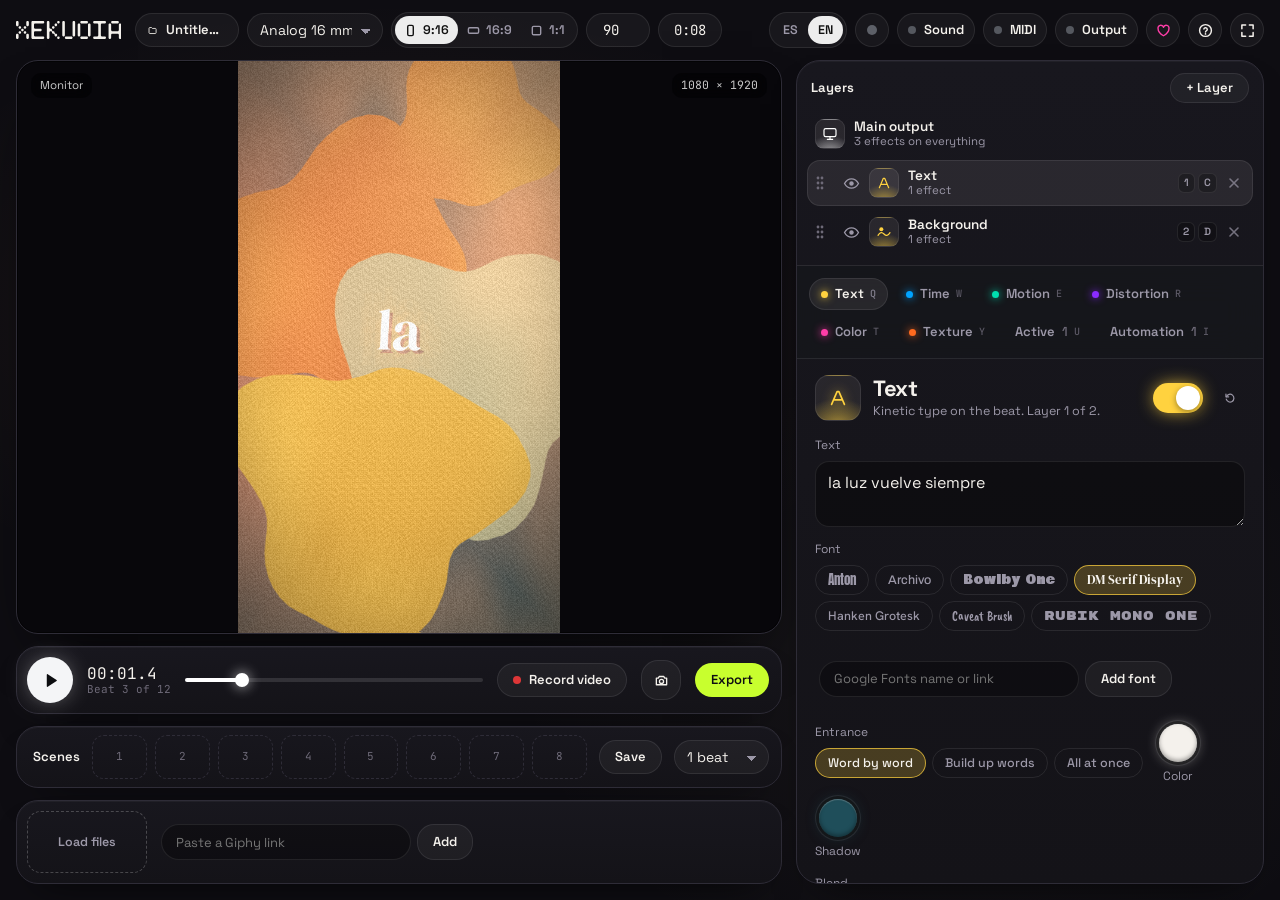
==== commit 58f5e4a7: "Grabar video pasa a su propio botón junto al reproductor; Capturar cuadro como ícono Co-Authored-By:" ====
--- a/app/index.html
+++ b/app/index.html
@@ -519,6 +519,22 @@
 .cats button .tk{font:500 10px/1 'JetBrains Mono',ui-monospace,monospace;color:var(--mute);margin-left:-1px;opacity:.8}
 .cats button[aria-pressed=true] .tk{color:var(--ink2)}
 .cats button{padding:0 11px}
+/* show recorder */
+.recbox{margin-top:14px;padding-top:14px;border-top:1px solid var(--edge)}.recbox h4{margin:0 0 6px;font-size:14px}.recbox p{margin:0 0 10px}
+.recbox .fine,.recbox small.fine{display:block;font-size:12px;color:var(--ink2);margin-top:6px}
+.recbox #recGo{margin-top:6px}
+.led.rec{background:#FF3B3B;box-shadow:0 0 8px #FF3B3B;animation:recblink 1.2s steps(2,start) infinite}
+@keyframes recblink{to{opacity:.25}}
+@media (prefers-reduced-motion:reduce){.led.rec{animation:none}}
+.recpill{display:flex;align-items:center;gap:8px;padding:0 4px 0 12px;height:40px;border-radius:20px;background:rgba(255,59,59,.1);border:1px solid rgba(255,59,59,.35);font-size:13px}
+.recpill[hidden]{display:none}.recpill .dim{color:var(--ink2)}.recpill .btn{height:32px}
+#outBtn.recording .led{background:#FF3B3B;box-shadow:0 0 8px #FF3B3B}
+body.recording #expBtn{display:none}
+body.recording #vidBtn{display:none}
+#vidBtn .led.rec0{background:#FF3B3B;box-shadow:none;opacity:.85}
+#recSheet .recbox{margin-top:0;padding-top:0;border-top:0}#recSheet .recbox h4{font-size:16px;margin-bottom:8px}
+.transport .capb{width:40px;height:40px}
+@media (min-width:921px){.transport{grid-template-columns:auto auto minmax(80px,1fr);grid-auto-flow:column;grid-auto-columns:auto}}
 </style>
 </head>
 <body data-layout="side">
@@ -552,7 +568,9 @@
         <button class="play" id="play" aria-label="Reproducir" data-learn="play"></button>
         <div class="time mono"><span id="tNow">00:00.0</span><small id="tBeat">Beat 1</small></div>
         <input type="range" class="scrub" id="scrub" min="0" max="1000" value="0" aria-label="Posición en el loop">
-        <button class="btn" id="capBtn">Capturar cuadro</button>
+        <div class="recpill" id="recPill" hidden role="status"><span class="led rec"></span><span class="mono" id="recTime">00:00</span><span class="mono dim" id="recSize">0 MB</span><button class="btn" id="recStop">Detener</button></div>
+        <button class="btn" id="vidBtn" aria-expanded="false" title="Grabar lo que se ve mientras tocás"><span class="led rec0"></span>Grabar video</button>
+        <button class="btn iconbtn capb" id="capBtn" aria-label="Capturar cuadro" title="Capturar cuadro (PNG)"><svg viewBox="0 0 16 16" aria-hidden="true"><path d="M2.5 5.5h2l1.2-1.8h4.6l1.2 1.8h2v7h-11z" fill="none" stroke="currentColor" stroke-width="1.4" stroke-linejoin="round"/><circle cx="8" cy="9" r="2.2" fill="none" stroke="currentColor" stroke-width="1.4"/></svg></button>
         <button class="btn volt" id="expBtn">Exportar</button>
       </div>
       <div class="scenes glass" id="scenes" aria-label="Escenas">
@@ -585,6 +603,9 @@
   <div class="acts2" id="outActs"></div>
   <ol><li>Abrí la salida.</li><li>Arrastrá esa ventana a la pantalla del proyector.</li><li>Hacé clic sobre ella o tocá F para pantalla completa.</li></ol>
   <p style="margin:0">El audio suena solo en esta ventana. La salida se renderiza en alta resolución por su cuenta.</p>
+</div>
+<div class="sheet" id="recSheet" role="dialog" aria-label="Grabar video">
+  <div id="recArea"></div>
 </div>
 
 <div class="sheet" id="projSheet" role="dialog" aria-labelledby="projT" style="--o:top left">
@@ -839,7 +860,9 @@
 }
 function blankScene(){freeAll();S.scene='';S.layers=[];S.master=newMaster();S.selL='master';S.tab='tiempo';S.selU='tiempo';afterStructural();
   toast('Lienzo vacío. Sumá capas con + Capa o soltá archivos en el monitor.');}
-function afterStructural(){resizeRec();syncTop();buildBin();buildLayers();buildCats();buildBrowser();buildInsp();setRes(PREVIEW);resetAllFB();refresh();persist();}
+const REC={on:false,full:false,dest:null,q:'Normal',audio:true};
+const baseRes=()=>(OUT||document.fullscreenElement||REC.full)?1:PREVIEW;
+function afterStructural(){resizeRec();syncTop();buildBin();buildLayers();buildCats();buildBrowser();buildInsp();setRes(baseRes());resetAllFB();refresh();persist();}
 let saveT;
 const serial=()=>({gfonts:S.gfonts.slice(),fmt:S.fmt,dur:S.dur,bpm:S.bpm,scene:S.scene,layers:S.layers.map(l=>({id:l.id,type:l.type,vis:l.vis,name:l.name,p:l.p,fx:l.fx})),master:{fx:S.master.fx}});
 function persist(){markDirty();markState();}
@@ -1012,7 +1035,7 @@
 function postAudio(t){if(OUT||!(OUTS.size||childWin)||!audioActive())return;post({type:'aud',lvl:{all:envAt(t,'all'),low:envAt(t,'low'),mid:envAt(t,'mid'),high:envAt(t,'high')},spec:specAt(t),wave:waveAt(t)});}
 function meters(){const t=S.t;const m=document.getElementById('meter');if(m)m.style.transform=`scaleX(${envAt(t).toFixed(3)})`;
   if(soundSheet&&soundSheet.classList.contains('open'))for(const b in BANDS){const el=document.getElementById('bm-'+b);if(el)el.style.transform=`scaleX(${envAt(t,b).toFixed(3)})`;}}
-function startAudio(){stopAudio();if(!abuf||!actx)return;asrc=actx.createBufferSource();asrc.buffer=abuf;asrc.loop=true;asrc.connect(actx.destination);asrc.start(0,S.t%abuf.duration);}
+function startAudio(){stopAudio();if(!abuf||!actx)return;asrc=actx.createBufferSource();asrc.buffer=abuf;asrc.loop=true;asrc.connect(actx.destination);if(REC.dest)asrc.connect(REC.dest);asrc.start(0,S.t%abuf.duration);}
 function stopAudio(){if(asrc){try{asrc.stop();}catch(e){}asrc.disconnect();asrc=null;}}
 const clipOf=L=>L&&L.type==='media'?BIN.find(b=>b.id===L.p.clip.v):null;
 function syncVideos(){const want=new Set();if(S.playing)for(const L of S.layers)if(L.vis&&L.type==='media'){const c=clipOf(L);if(c&&c.kind==='video'){want.add(c);c.el.playbackRate=+L.p.vel.v;}}
@@ -1647,7 +1670,7 @@
 sceneSel.innerHTML=Object.keys(SCENES).map(n=>`<option value="${esc(n)}">${esc(n)}</option>`).join('')+'<option value="">Personalizado</option>';
 sceneSel.addEventListener('change',()=>{if(sceneSel.value)applyScene(sceneSel.value);else blankScene();});
 fmtBox.innerHTML=Object.keys(FORMATS).map(f=>`<button data-f="${f}" aria-pressed="false" aria-label="${FMTI[f][1]} ${f}">${IC[FMTI[f][0]]}${f}</button>`).join('');
-fmtBox.addEventListener('click',e=>{const b=e.target.closest('[data-f]');if(!b||b.dataset.f===S.fmt)return;S.fmt=b.dataset.f;syncTop();setRes(document.fullscreenElement?1:PREVIEW);persist();refresh();});
+fmtBox.addEventListener('click',e=>{const b=e.target.closest('[data-f]');if(!b||b.dataset.f===S.fmt)return;S.fmt=b.dataset.f;syncTop();setRes(baseRes());persist();refresh();});
 $('#bpm').addEventListener('change',e=>{S.bpm=clamp(+e.target.value||90,40,200);e.target.value=S.bpm;custom();refresh();});
 function setDur(d){S.dur=Math.round(clamp(+d||8,1,MAXDUR)*10)/10;S.t=S.t%S.dur;resizeRec();syncDur();custom();refresh();}
 function syncDur(){$('#dur').value=fmtDur(S.dur);$('#fitDur').hidden=!abuf;}
@@ -1660,7 +1683,7 @@
 $('#fsBtn').addEventListener('click',goFull);
 }
 async function goFull(){try{if(document.fullscreenElement)await document.exitFullscreen();else await mon.requestFullscreen();}catch(e){toast('Esta vista no permite pantalla completa. Abrí el artefacto en su propia pestaña.');}}
-document.addEventListener('fullscreenchange',()=>{setRes(document.fullscreenElement||OUT?1:PREVIEW);resetAllFB();refresh();});
+document.addEventListener('fullscreenchange',()=>{setRes(baseRes());resetAllFB();refresh();});
 
 /* ================= transport ================= */
 const playBtn=$('#play'),scrub=$('#scrub');let wall0=0,t0=0,raf=0,frameN=0;
@@ -1704,7 +1727,7 @@
   for(let c=0;c<buf.numberOfChannels;c++){const s=buf.getChannelData(c),d=o.getChannelData(c);for(let i=0;i<len;i++)d[i]=s[i%s.length];}
   const fade=Math.min(len,Math.round(buf.sampleRate*.04));for(let c=0;c<o.numberOfChannels;c++){const d=o.getChannelData(c);for(let i=0;i<fade;i++)d[len-1-i]*=i/fade;}return o;}
 const slug=()=>(S.scene||'reel').toLowerCase().normalize('NFD').replace(/[^a-z0-9]+/g,'-').replace(/^-|-$/g,'');
-$('#expBtn').addEventListener('click',async()=>{
+$('#expBtn').addEventListener('click',async()=>{if(REC.on){toast('Detené la grabación del show antes de exportar.');return;}
   pause();cancelled=false;saveBtn.hidden=true;resV.hidden=true;closeBtn.textContent='Cancelar';barI.style.transform='scaleX(0)';
   const [w,h]=FORMATS[S.fmt];$('#dlgInfo').textContent=`${w} × ${h}, 30 cuadros por segundo, ${S.dur>=60?fmtDur(S.dur)+' min':fmt(S.dur,.1)+' s'}, ${S.layers.length} capas${abuf?', con música':''}.`;
   st.textContent='Preparando el codificador…';veil.classList.add('open');closeBtn.focus();
@@ -1729,22 +1752,23 @@
     resV.src=resUrl;resV.hidden=false;resV.play().catch(()=>{});
     st.textContent=`Listo: ${(lastBlob.size/1048576).toFixed(1).replace('.',',')} MB, ${vc.toUpperCase()}${as?' con audio':''}.`;closeBtn.textContent='Cerrar';saveBtn.hidden=false;saveBtn.focus();
   }catch(err){if(err.message!=='cancel'){st.textContent='No se pudo exportar: '+(err.message||err)+'.';closeBtn.textContent='Cerrar';}}
-  finally{setRes(document.fullscreenElement?1:PREVIEW);resetAllFB();S.t=keep;refresh();}
+  finally{setRes(baseRes());resetAllFB();S.t=keep;refresh();}
 });
 saveBtn.addEventListener('click',()=>{if(lastBlob)saveFile(`xekuoia-${slug()}-${S.fmt.replace(':','x')}.mp4`,lastBlob,m=>{st.textContent=m;});});
 $('#capBtn').addEventListener('click',()=>{
   const keep=S.t;if(S.playing)pause();setRes(1);resetAllFB();
   if(needsHistory())for(let i=HL+6;i>0;i--){const tt=keep-i/FPS;render(((tt%S.dur)+S.dur)%S.dur);}render(keep);
-  out.toBlob(b=>{setRes(document.fullscreenElement?1:PREVIEW);resetAllFB();S.t=keep;refresh();if(!b){toast('No se pudo capturar el cuadro.');return;}saveFile(`xekuoia-cuadro-${S.fmt.replace(':','x')}.png`,b,toast);},'image/png');
+  out.toBlob(b=>{setRes(baseRes());resetAllFB();S.t=keep;refresh();if(!b){toast('No se pudo capturar el cuadro.');return;}saveFile(`xekuoia-cuadro-${S.fmt.replace(':','x')}.png`,b,toast);},'image/png');
 });
 }
 
 /* ================= sheets ================= */
-const outSheet=$('#outSheet'),midiSheet=$('#midiSheet');
-const SHEETS=()=>[outSheet,midiSheet,$('#soundSheet'),$('#projSheet')];
-function openSheet(sh,btn){for(const s of SHEETS())if(s!==sh)closeSheet(s);const r=btn.getBoundingClientRect();sh.style.top=(r.bottom+8)+'px';sh.style.right=Math.max(16,innerWidth-r.right)+'px';
-  sh.classList.add('open');btn.setAttribute('aria-expanded','true');}
-function closeSheet(sh){sh.classList.remove('open');$({outSheet:'#outBtn',midiSheet:'#midiBtn',soundSheet:'#sndBtn',projSheet:'#projBtn'}[sh.id])?.setAttribute('aria-expanded','false');}
+const outSheet=$('#outSheet'),midiSheet=$('#midiSheet'),recSheet=$('#recSheet');
+const SHEETS=()=>[outSheet,midiSheet,recSheet,$('#soundSheet'),$('#projSheet')];
+function openSheet(sh,btn){for(const s of SHEETS())if(s!==sh)closeSheet(s);const r=btn.getBoundingClientRect();sh.style.bottom='';sh.style.top=(r.bottom+8)+'px';sh.style.right=Math.max(16,innerWidth-r.right)+'px';
+  sh.classList.add('open');btn.setAttribute('aria-expanded','true');
+  sh.style.maxHeight='';const hgt=sh.offsetHeight,below=innerHeight-r.bottom-16,above=r.top-16;if(hgt>below&&above>below){sh.style.top='auto';sh.style.bottom=(innerHeight-r.top+8)+'px';if(hgt>above)sh.style.maxHeight=above+'px';}else if(hgt>below)sh.style.maxHeight=below+'px';}
+function closeSheet(sh){sh.classList.remove('open');$({outSheet:'#outBtn',midiSheet:'#midiBtn',recSheet:'#vidBtn',soundSheet:'#sndBtn',projSheet:'#projBtn'}[sh.id])?.setAttribute('aria-expanded','false');}
 if(!OUT){
 $('#outBtn').addEventListener('click',e=>{outSheet.classList.contains('open')?closeSheet(outSheet):(drawOutSheet(),openSheet(outSheet,e.currentTarget));});
 $('#midiBtn').addEventListener('click',e=>{midiSheet.classList.contains('open')?closeSheet(midiSheet):(drawMidiSheet(),openSheet(midiSheet,e.currentTarget),initMIDI());});
@@ -1788,6 +1812,71 @@
   $('#openOut')?.addEventListener('click',()=>{childWin=window.open(url,'xekuoia-salida','popup,width=720,height=1280');if(!childWin)toast('El navegador bloqueó la ventana. Permití ventanas emergentes para esta página.');});
   $('#copyOut').addEventListener('click',async()=>{try{await navigator.clipboard.writeText(url);toast('Enlace copiado. Pegalo en una ventana nueva.');}catch(e){toast('No se pudo copiar. El enlace es: '+url);}});
   updateOutStatus();}
+/* ================= show recorder: records the monitor (and the sound) while you play ================= */
+const RECQ={'Liviana':{bps:3e6,full:false,lbl:'mitad de resolución'},'Normal':{bps:6e6,full:true,lbl:'Full HD'},'Alta':{bps:12e6,full:true,lbl:'Full HD, más detalle'}};
+const MEMCAP=2*1024**3,MEMWARN=1.5*1024**3;
+try{const r=JSON.parse(localStorage.getItem('xekuoia-rec')||'{}');if(RECQ[r.q])REC.q=r.q;if(typeof r.audio==='boolean')REC.audio=r.audio;}catch(e){}
+const saveRecPrefs=()=>{try{localStorage.setItem('xekuoia-rec',JSON.stringify({q:REC.q,audio:REC.audio}));}catch(e){}};
+const canDisk=()=>!IN_ARTIFACT&&typeof window.showSaveFilePicker==='function';
+const gbHour=q=>((RECQ[q].bps+128e3)*3600/8/1e9).toFixed(1).replace('.',',');
+const fmtMB=n=>n>=1e9?(n/1e9).toFixed(2).replace('.',',')+' GB':Math.round(n/1e6)+' MB';
+const fmtClock=s=>{s=Math.floor(s);const h=Math.floor(s/3600),m=Math.floor(s/60)%60,ss=s%60;return (h?h+':':'')+String(m).padStart(2,'0')+':'+String(ss).padStart(2,'0');};
+function recMime(){const c=['video/mp4;codecs=avc1.640028,mp4a.40.2','video/mp4;codecs=avc1,mp4a','video/mp4','video/webm;codecs=vp9,opus','video/webm;codecs=vp8,opus','video/webm'];
+  return c.find(m=>{try{return MediaRecorder.isTypeSupported(m);}catch(e){return false;}})||'';}
+async function startShowRec(){
+  if(REC.on)return;if(typeof MediaRecorder!=='function'||!out.captureStream){toast('Este navegador no puede grabar video. Usá Chrome o Edge.');return;}
+  const mime=recMime();if(!mime){toast('Este navegador no tiene un formato de video para grabar. Usá Chrome o Edge.');return;}
+  const ext=mime.startsWith('video/mp4')?'mp4':'webm',name=`xekuoia-show-${new Date().toISOString().slice(0,16).replace(/[-:T]/g,'')}.${ext}`;
+  let file=null;
+  if(canDisk()){try{const h=await showSaveFilePicker({suggestedName:name,types:[{description:'Video',accept:{[mime.split(';')[0]]:['.'+ext]}}]});file=await h.createWritable();}
+    catch(e){if(e&&e.name==='AbortError')return;file=null;toast('No se pudo abrir el archivo en el disco: se graba en la memoria del navegador.');}}
+  const q=RECQ[REC.q];REC.full=q.full;setRes(baseRes());resetAllFB();if(!S.playing)render(S.t);
+  const vs=out.captureStream(30),tracks=[...vs.getVideoTracks()];
+  if(REC.audio){if(AUD.mode==='live'&&AUD.stream)for(const t of AUD.stream.getAudioTracks())tracks.push(t.clone());
+    else if(abuf&&actx){REC.dest=actx.createMediaStreamDestination();if(asrc)try{asrc.connect(REC.dest);}catch(e){}tracks.push(...REC.dest.stream.getAudioTracks());}}
+  const stream=new MediaStream(tracks);let mr;
+  try{mr=new MediaRecorder(stream,{mimeType:mime,videoBitsPerSecond:q.bps,audioBitsPerSecond:128000});}catch(e){toast('No se pudo empezar a grabar.');stopTracks(stream);REC.full=false;setRes(baseRes());return;}
+  Object.assign(REC,{on:true,mr,stream,file,chunks:[],bytes:0,t0:performance.now(),name,mime,ext,wq:Promise.resolve(),failed:false,warned:false});
+  mr.ondataavailable=e=>{if(!e.data||!e.data.size)return;REC.bytes+=e.data.size;
+    if(REC.file){const d=e.data;REC.wq=REC.wq.then(()=>REC.file&&!REC.failed?REC.file.write(d):null).catch(err=>{if(REC.failed)return;REC.failed=true;toast('No se pudo seguir escribiendo el archivo (¿disco lleno?). Lo grabado hasta acá quedó guardado.');stopShowRec();});}
+    else{REC.chunks.push(e.data);if(REC.bytes>MEMCAP){toast('Se llegó al máximo de memoria para grabar (2 GB). Se detiene y se guarda.');stopShowRec();}
+      else if(REC.bytes>MEMWARN&&!REC.warned){REC.warned=true;toast('La grabación ya ocupa 1,5 GB de memoria. A los 2 GB se detiene y se guarda sola.');}}};
+  mr.onerror=()=>{toast('La grabación se cortó por un error del navegador. Se guarda lo que había.');stopShowRec();};
+  mr.start(1000);
+  try{REC.lock=await navigator.wakeLock?.request('screen');}catch(e){}
+  REC.tick=setInterval(drawRecPill,500);drawRecPill();drawRecSheet();closeSheet(recSheet);
+  toast(REC.file?'Grabando el show directo al disco.':'Grabando el show.');
+  if(!S.playing&&!(AUD.mode==='live'&&AUD.an))toast('Grabando. Dale Play para que se mueva.');}
+function stopTracks(st){try{for(const t of st.getTracks())t.stop();}catch(e){}}
+async function stopShowRec(){if(!REC.on||REC.stopping)return;REC.stopping=true;const mr=REC.mr;
+  await new Promise(res=>{if(mr.state==='inactive')return res();mr.addEventListener('stop',res,{once:true});try{mr.stop();}catch(e){res();}});
+  clearInterval(REC.tick);stopTracks(REC.stream);try{REC.dest&&asrc&&asrc.disconnect(REC.dest);}catch(e){}REC.dest=null;try{REC.lock?.release();}catch(e){}
+  const secs=(performance.now()-REC.t0)/1000;
+  if(REC.file){try{await REC.wq;await REC.file.close();toast(REC.failed?'No se pudo seguir escribiendo el archivo (¿disco lleno?). Lo grabado hasta acá quedó guardado.':`Show guardado: ${fmtClock(secs)}, ${fmtMB(REC.bytes)}.`);}catch(e){toast('El archivo quedó guardado hasta donde se pudo escribir.');}}
+  else if(REC.chunks.length){const blob=new Blob(REC.chunks,{type:REC.mime.split(';')[0]});REC.chunks=[];await saveFile(REC.name,blob,toast);}
+  Object.assign(REC,{on:false,full:false,stopping:false,mr:null,stream:null,file:null,chunks:[]});
+  setRes(baseRes());resetAllFB();refresh();drawRecPill();drawRecSheet();}
+function drawRecPill(){const p=$('#recPill');if(!p)return;p.hidden=!REC.on;document.body.classList.toggle('recording',REC.on);if(!REC.on)return;
+  $('#recTime').textContent=fmtClock((performance.now()-REC.t0)/1000);$('#recSize').textContent=fmtMB(REC.bytes);}
+function recPart(){
+  const mins=Math.floor(MEMCAP/((RECQ[REC.q].bps+128e3)/8)/60);
+  if(REC.on)return `<div class="recbox on"><div class="stat"><span class="led rec"></span>Grabando: <b id="recTime2">${fmtClock((performance.now()-REC.t0)/1000)}</b>, ${fmtMB(REC.bytes)}${REC.file?', directo al disco':', en memoria'}</div><button class="btn solid" id="recGo">Detener y guardar</button></div>`;
+  return `<div class="recbox"><h4>Grabar video</h4><p>Graba lo que se ve en el monitor, con el sonido, mientras tocás. Sirve para registrar el show entero.</p>
+    <div class="tgl role"><span>Calidad</span><div class="opts" id="recQ">${Object.keys(RECQ).map(k=>`<button data-v="${k}" aria-pressed="${REC.q===k}">${k}</button>`).join('')}</div>
+    <small class="fine">${RECQ[REC.q].lbl}, unos ${gbHour(REC.q)} GB por hora.</small></div>
+    <div class="tgl"><span>Grabar también el sonido<small>${AUD.mode==='live'&&AUD.an?'El de la entrada en vivo.':abuf?'El del track cargado.':'Todavía no hay sonido cargado.'}</small></span><button class="switch" id="recA" role="switch" aria-checked="${REC.audio}" aria-label="Grabar también el sonido"><i></i></button></div>
+    <p class="fine">${canDisk()?'Antes de empezar elegís dónde guardarlo, y el video se va escribiendo directo en el disco: no ocupa memoria y, si algo se corta, lo grabado hasta ese momento queda en el archivo. Si el disco se llena, la grabación se detiene sola y guarda lo que tenía.':
+      `En esta vista el video se guarda en la memoria del navegador y se descarga al detener: hasta 2 GB, unos ${mins} minutos en esta calidad. Si algo se corta antes de detener, se pierde. Para shows largos usá xekuoia.com/app en Chrome o Edge: ahí se graba directo al disco.`}
+    No cambies de pestaña ni minimices esta ventana mientras grabás.</p>
+    <button class="btn solid" id="recGo">Empezar a grabar</button></div>`;}
+function bindRec(){$('#recGo').onclick=()=>REC.on?stopShowRec():startShowRec();
+  $('#recQ')?.addEventListener('click',e=>{const b=e.target.closest('[data-v]');if(!b)return;REC.q=b.dataset.v;saveRecPrefs();drawRecSheet();});
+  if($('#recA'))$('#recA').onclick=()=>{REC.audio=!REC.audio;saveRecPrefs();drawRecSheet();};}
+function drawRecSheet(){if(OUT)return;$('#recArea').innerHTML=recPart();bindRec();}
+if(!OUT){$('#recStop')?.addEventListener('click',stopShowRec);
+  $('#vidBtn').addEventListener('click',e=>{recSheet.classList.contains('open')?closeSheet(recSheet):(drawRecSheet(),openSheet(recSheet,e.currentTarget));});
+  addEventListener('beforeunload',e=>{if(REC.on){e.preventDefault();e.returnValue='';}});
+  setInterval(()=>{if(REC.on&&recSheet.classList.contains('open')){const t=$('#recTime2');if(t)t.textContent=fmtClock((performance.now()-REC.t0)/1000);}},1000);}
 /* output mode runtime */
 const OC={playing:false,t:0,at:Date.now()};const ME='o'+Math.random().toString(36).slice(2,8);let gotState=false;
 function outConnected(){if(!gotState){gotState=true;$('#outMsgT').textContent='Conectada. Clic o F para pantalla completa.';setTimeout(()=>$('#outMsg').classList.add('hide'),2500);}}
@@ -2590,6 +2679,7 @@
 <dt>MIDI</dt><dd>Conectá el controlador por USB y en <b>MIDI</b> tocá <b>Configurar mi controlador</b>. Las perillas mueven la capa o el efecto que tengas abierto, los pads prenden efectos, las teclas muestran una sola capa y los acordes intensifican los efectos.</dd>
 <dt>Sin controlador</dt><dd>Con las teclas activadas en el panel MIDI, los números 1 a 9 del teclado muestran cada capa.</dd>
 <dt>Escenas</dt><dd>Para shows largos. Armá un look y tocá un casillero vacío de <b>Escenas</b> (debajo del monitor) para guardarlo; tenés 8. En vivo pasás de una a otra con un clic, con <kbd>Shift</kbd> + <kbd>1</kbd> a <kbd>8</kbd> o con los pads del controlador (en MIDI, elegí que los pads disparen escenas). <b>Transición</b> elige si cambia de golpe o se funde en 1 a 8 beats. Shift+clic reemplaza una escena y Alt+clic la borra. Las escenas se guardan dentro del proyecto.</dd>
+<dt>Grabar el show</dt><dd><b>Grabar video</b> (junto a Capturar cuadro) registra lo que se ve en el monitor, con el sonido, mientras tocás, sin límite de largo. En Chrome o Edge elegís dónde guardarlo antes de empezar y se va escribiendo directo en el disco, así no llena la memoria y, si algo se corta, lo grabado hasta ahí queda en el archivo. Calidad Normal ocupa unos 2,8 GB por hora; Liviana, la mitad. No cambies de pestaña mientras grabás.</dd>
 <dt>Salida</dt><dd>Abre una ventana para el proyector o una segunda pantalla. Llevala a esa pantalla y apretá <kbd>F</kbd> para verla completa.</dd>
 </dl></section>
 
@@ -2695,6 +2785,7 @@
 <dt>MIDI</dt><dd>Plug the controller in by USB and in <b>MIDI</b> click <b>Set up my controller</b>. Knobs move the layer or effect you have open, pads turn effects on, keys show a single layer and chords push the effects harder.</dd>
 <dt>No controller</dt><dd>With keys turned on in the MIDI panel, the number keys 1 to 9 show each layer.</dd>
 <dt>Scenes</dt><dd>For long shows. Build a look and click an empty <b>Scenes</b> slot (below the monitor) to save it; you have 8. Live, jump between them with a click, with <kbd>Shift</kbd> + <kbd>1</kbd> to <kbd>8</kbd> or with your controller’s pads (in MIDI, set the pads to fire scenes). <b>Transition</b> picks a hard cut or a 1 to 8 beat fade. Shift+click replaces a scene and Alt+click deletes it. Scenes are saved inside the project.</dd>
+<dt>Record the show</dt><dd><b>Record video</b> (next to Capture frame) captures what the monitor shows, with the sound, while you play, with no length limit. In Chrome or Edge you pick where to save it before starting and it’s written straight to disk, so it doesn’t fill memory and, if something cuts out, everything recorded up to then stays in the file. Normal quality takes about 2.8 GB per hour; Light, half. Don’t switch tabs while recording.</dd>
 <dt>Output</dt><dd>Opens a window for the projector or a second screen. Move it to that screen and press <kbd>F</kbd> to fill it.</dd>
 </dl></section>
 
@@ -2959,7 +3050,7 @@
 'El paquete supera los 4 GB. Guardá el proyecto liviano y llevá los archivos aparte.':'The package is over 4 GB. Save the light project and carry the files separately.',
 'El navegador no tiene lugar para recordar tus archivos. Guardá el proyecto con archivos para no perderlos.':'The browser has no room to remember your files. Save the project with files so you don’t lose them.',
 'Track de audio':'Audio track',
-'Estilo':'Style','Tempo':'Tempo','Loop':'Loop','Elegí una capa para ver su fuente.':'Pick a layer to see its source.','MIDI apagado.':'MIDI off.','Encender MIDI':'Turn MIDI on','Apagar MIDI':'Turn MIDI off','Reconectar':'Reconnect','Si el controlador dejó de responder, lo desconecta y lo vuelve a conectar':'If the controller stopped responding, this disconnects and reconnects it','MIDI apagado. El controlador ya no mueve nada.':'MIDI off. The controller no longer moves anything.','MIDI reconectado.':'MIDI reconnected.','MIDI encendido. Conectá el controlador por USB.':'MIDI on. Plug the controller in by USB.','Mientras está apagado, el controlador no mueve nada. El teclado de la compu sigue funcionando.':'While it’s off, the controller doesn’t move anything. The computer keyboard still works.','Escenas':'Scenes','Corte':'Cut','Shift + 1 a 8':'Shift + 1 to 8','Guardar':'Save','Transición':'Transition','Transición entre escenas':'Transition between scenes','Guardar lo que se ve ahora en un casillero':'Save what you see now into a slot','Disparan las escenas 1 a 8':'Fire scenes 1 to 8','Elegí un casillero para guardar lo que se ve ahora.':'Pick a slot to save what you see now.','1 beat':'1 beat','2 beats':'2 beats','4 beats':'4 beats','8 beats':'8 beats','Ajustar el loop al largo del track':'Fit the loop to the track length','Grabar movimientos':'Record moves','Grabar movimientos (G)':'Record moves (G)','Sonido':'Sound','Salida':'Output','Pantalla completa':'Full screen','Monitor':'Monitor',
+'Estilo':'Style','Tempo':'Tempo','Loop':'Loop','Capturar cuadro (PNG)':'Capture frame (PNG)','Antes de empezar elegís dónde guardarlo, y el video se va escribiendo directo en el disco: no ocupa memoria y, si algo se corta, lo grabado hasta ese momento queda en el archivo.':'Before starting you pick where to save it, and the video is written straight to disk: it uses no memory and, if something cuts out, everything recorded up to then stays in the file.','Si el disco se llena, la grabación se detiene sola y guarda lo que tenía.':'If the disk fills up, recording stops on its own and keeps what it had.','No cambies de pestaña ni minimices esta ventana mientras grabás.':'Don’t switch tabs or minimize this window while recording.','Si algo se corta antes de detener, se pierde.':'If something cuts out before you stop, it’s lost.','Para shows largos usá xekuoia.com/app en Chrome o Edge: ahí se graba directo al disco.':'For long shows use xekuoia.com/app in Chrome or Edge: there it records straight to disk.','Grabar el show':'Record the show','Grabar video':'Record video','Grabar lo que se ve mientras tocás':'Record what you see while you play','Graba lo que se ve en el monitor, con el sonido, mientras tocás. Sirve para registrar el show entero.':'Records what the monitor shows, with the sound, while you play. Use it to capture the whole show.','Calidad':'Quality','Liviana':'Light','Alta':'High','Grabar también el sonido':'Record the sound too','El de la entrada en vivo.':'From the live input.','El del track cargado.':'From the loaded track.','Todavía no hay sonido cargado.':'No sound loaded yet.','Empezar a grabar':'Start recording','Detener y guardar':'Stop and save','Detener':'Stop','Grabando el show directo al disco.':'Recording the show straight to disk.','Grabando el show.':'Recording the show.','Grabando. Dale Play para que se mueva.':'Recording. Press Play to get it moving.','Detené la grabación del show antes de exportar.':'Stop the show recording before exporting.','Este navegador no puede grabar video. Usá Chrome o Edge.':'This browser can’t record video. Use Chrome or Edge.','No se pudo empezar a grabar.':'Couldn’t start recording.','No se pudo abrir el archivo en el disco: se graba en la memoria del navegador.':'Couldn’t open the file on disk: recording to browser memory.','No se pudo seguir escribiendo el archivo (¿disco lleno?). Lo grabado hasta acá quedó guardado.':'Couldn’t keep writing the file (disk full?). Everything up to here is saved.','Se llegó al máximo de memoria para grabar (2 GB). Se detiene y se guarda.':'Reached the 2 GB recording memory limit. Stopping and saving.','La grabación ya ocupa 1,5 GB de memoria. A los 2 GB se detiene y se guarda sola.':'The recording is using 1.5 GB of memory. At 2 GB it stops and saves on its own.','La grabación se cortó por un error del navegador. Se guarda lo que había.':'The browser stopped the recording with an error. Saving what was there.','El archivo quedó guardado hasta donde se pudo escribir.':'The file is saved up to where it could be written.','Elegí una capa para ver su fuente.':'Pick a layer to see its source.','MIDI apagado.':'MIDI off.','Encender MIDI':'Turn MIDI on','Apagar MIDI':'Turn MIDI off','Reconectar':'Reconnect','Si el controlador dejó de responder, lo desconecta y lo vuelve a conectar':'If the controller stopped responding, this disconnects and reconnects it','MIDI apagado. El controlador ya no mueve nada.':'MIDI off. The controller no longer moves anything.','MIDI reconectado.':'MIDI reconnected.','MIDI encendido. Conectá el controlador por USB.':'MIDI on. Plug the controller in by USB.','Mientras está apagado, el controlador no mueve nada. El teclado de la compu sigue funcionando.':'While it’s off, the controller doesn’t move anything. The computer keyboard still works.','Escenas':'Scenes','Corte':'Cut','Shift + 1 a 8':'Shift + 1 to 8','Guardar':'Save','Transición':'Transition','Transición entre escenas':'Transition between scenes','Guardar lo que se ve ahora en un casillero':'Save what you see now into a slot','Disparan las escenas 1 a 8':'Fire scenes 1 to 8','Elegí un casillero para guardar lo que se ve ahora.':'Pick a slot to save what you see now.','1 beat':'1 beat','2 beats':'2 beats','4 beats':'4 beats','8 beats':'8 beats','Ajustar el loop al largo del track':'Fit the loop to the track length','Grabar movimientos':'Record moves','Grabar movimientos (G)':'Record moves (G)','Sonido':'Sound','Salida':'Output','Pantalla completa':'Full screen','Monitor':'Monitor',
 'Soltá tus archivos':'Drop your files','Cada imagen o video entra como capa nueva. La música marca el pulso.':'Each image or video comes in as a new layer. Music sets the pulse.',
 'Reproducir':'Play','Pausar':'Pause','Posición en el loop':'Loop position','Capturar cuadro':'Capture frame','Exportar':'Export','Banco de media':'Media bank','Capas y efectos':'Layers and effects',
 'Capas':'Layers','+ Capa':'+ Layer','Familias de efectos':'Effect families','Formato del lienzo':'Canvas format','Idioma':'Language',
@@ -3095,7 +3186,7 @@
  [/^(.+): prender (.+)$/,m=>`${T_(m[1])}: toggle ${T_(m[2])}`],[/^Ver u ocultar (.+)$/,m=>`Show or hide ${T_(m[1])}`],
  [/^(.+): ajustar$/,m=>`${T_(m[1])}: adjust`],
  [/^Mover (.+) \(o Alt \+ flechas\)$/,m=>`Move ${T_(m[1])} (or Alt + arrows)`],
- [/^Tecla (\w)$/,m=>`Key ${m[1]}`], [/^Escena (\d)$/,m=>`Scene ${m[1]}`],[/^Escena (\d) guardada\.$/,m=>`Scene ${m[1]} saved.`],[/^Escena (\d) borrada\.$/,m=>`Scene ${m[1]} deleted.`],[/^La escena (\d) está vacía\.$/,m=>`Scene ${m[1]} is empty.`],[/^Escena (\d), vacía: tocá para guardar lo que se ve$/,m=>`Scene ${m[1]}, empty: click to save what you see`],[/^Escena (\d)\. Clic: ir\. Shift\+clic: reemplazar\. Alt\+clic: borrar\.$/,m=>`Scene ${m[1]}. Click: go. Shift+click: replace. Alt+click: delete.`],[/^Escena (\d) vacía\. Clic: guardar lo que se ve ahora\.$/,m=>`Scene ${m[1]} empty. Click: save what you see now.`],[/^Ir a la escena (\d)$/,m=>`Go to scene ${m[1]}`],
+ [/^Tecla (\w)$/,m=>`Key ${m[1]}`], [/^Show guardado: (.+), (.+)\.$/,m=>`Show saved: ${m[1]}, ${m[2]}.`],[/^(Mitad de resolución|mitad de resolución), unos (.+) GB por hora\.$/,m=>`Half resolution, about ${m[2]} GB per hour.`],[/^Full HD, unos (.+) GB por hora\.$/,m=>`Full HD, about ${m[1]} GB per hour.`],[/^Full HD, más detalle, unos (.+) GB por hora\.$/,m=>`Full HD, more detail, about ${m[1]} GB per hour.`], [/^En esta vista el video se guarda en la memoria del navegador y se descarga al detener: hasta 2 GB, unos (\d+) minutos en esta calidad\.$/,m=>`In this view the video is kept in browser memory and downloads when you stop: up to 2 GB, about ${m[1]} minutes at this quality.`], [/^Escena (\d)$/,m=>`Scene ${m[1]}`],[/^Escena (\d) guardada\.$/,m=>`Scene ${m[1]} saved.`],[/^Escena (\d) borrada\.$/,m=>`Scene ${m[1]} deleted.`],[/^La escena (\d) está vacía\.$/,m=>`Scene ${m[1]} is empty.`],[/^Escena (\d), vacía: tocá para guardar lo que se ve$/,m=>`Scene ${m[1]}, empty: click to save what you see`],[/^Escena (\d)\. Clic: ir\. Shift\+clic: reemplazar\. Alt\+clic: borrar\.$/,m=>`Scene ${m[1]}. Click: go. Shift+click: replace. Alt+click: delete.`],[/^Escena (\d) vacía\. Clic: guardar lo que se ve ahora\.$/,m=>`Scene ${m[1]} empty. Click: save what you see now.`],[/^Ir a la escena (\d)$/,m=>`Go to scene ${m[1]}`],
  [/^Quitar (.+) del banco$/,m=>`Remove ${m[1]} from the bank`],[/^Usar (.+) en Media$/,m=>`Use ${m[1]} in Media`],[/^Agregar como capa (.+)$/,m=>`Add as layer ${m[1]}`],
  [/^Quitar animación de (.+)$/,m=>`Remove animation from ${T_(m[1])}`],
  [/^(Ocultar|Mostrar|Eliminar|Encender|Apagar|Restablecer|Animar|Usar) (.+)$/,m=>`${{Ocultar:'Hide',Mostrar:'Show',Eliminar:'Delete',Encender:'Turn on',Apagar:'Turn off',Restablecer:'Reset',Animar:'Animate',Usar:'Use'}[m[1]]} ${T_(m[2])}`],
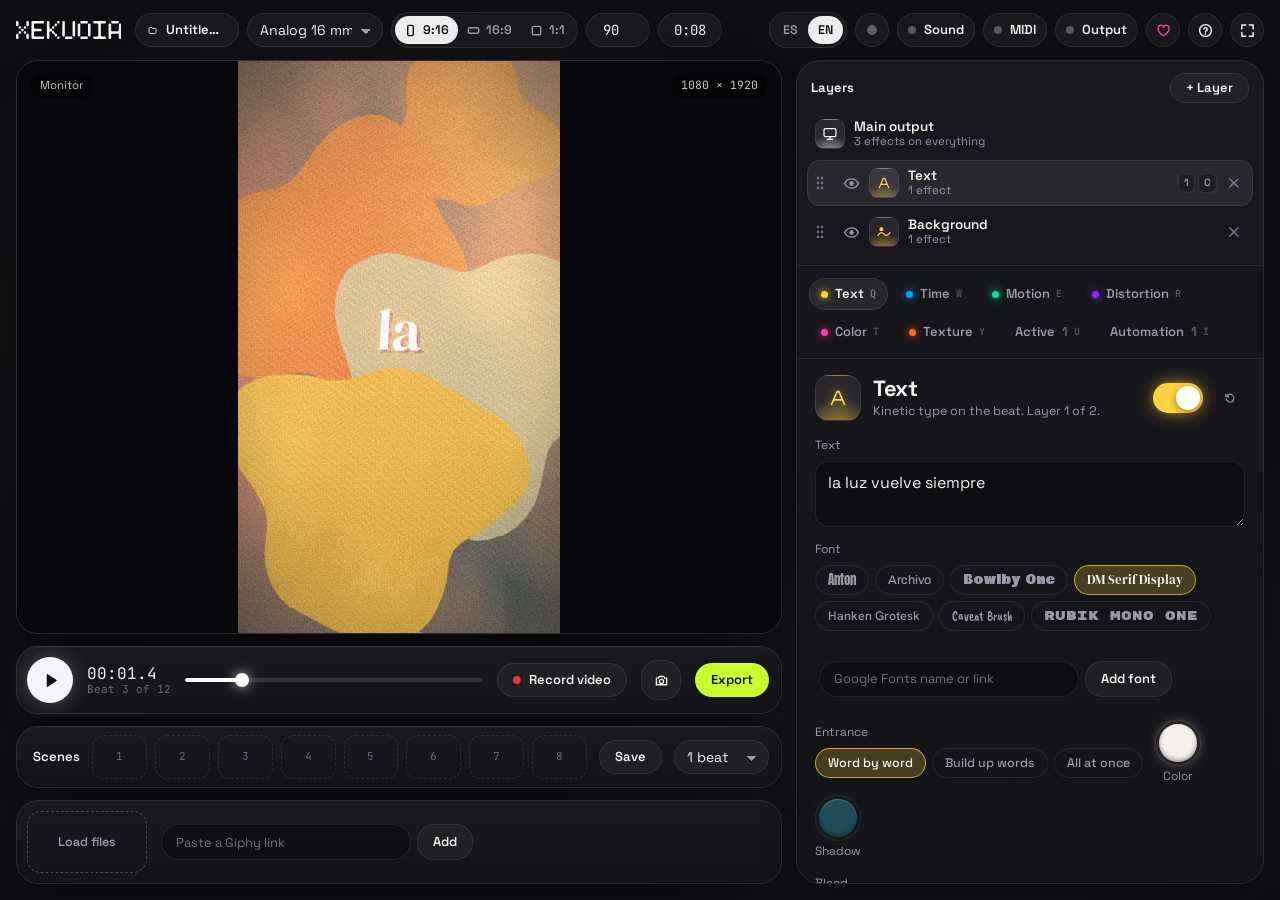
==== commit 813ad23c: "Audio y notas en vivo: preguntar por el largo del track, guardar escenas sin trabar y sin Fondo en l" ====
--- a/app/index.html
+++ b/app/index.html
@@ -648,6 +648,14 @@
     <div class="acts uns"><button class="btn" id="unsCancel">Cancelar</button><button class="btn" id="unsDiscard">No guardar</button><button class="btn" id="unsLight">Guardar proyecto</button><button class="btn solid" id="unsZip">Guardar con archivos</button></div>
   </div>
 </div>
+<div class="veil" id="fitAsk" role="alertdialog" aria-modal="true" aria-labelledby="fitT" aria-describedby="fitInfo">
+  <div class="dlg">
+    <h3 id="fitT">¿Ajustar el proyecto al track?</h3>
+    <p id="fitInfo"></p>
+    <p class="note" id="fitNote"></p>
+    <div class="acts"><button class="btn" id="fitNo">Dejar como está</button><button class="btn solid" id="fitYes">Ajustar</button></div>
+  </div>
+</div>
 <div class="veil" id="relink" role="dialog" aria-modal="true" aria-labelledby="relinkT">
   <div class="dlg">
     <h3 id="relinkT">Reconectar archivos</h3>
@@ -976,7 +984,7 @@
 async function loadAudio(f,opts={}){
   try{actx=actx||new AudioContext();abuf=await actx.decodeAudioData(await f.arrayBuffer());ENVB=await buildBands(abuf);ENV=ENVB.all;ENVDUR=abuf.duration;aname=opts.name||f.name;ABLOB=f;stopLive();AUD.mode='file';specT=-1;
     AHASH=opts.hash||await hashFile(f,aname);if(!opts.noCache)cacheMedia(AHASH,f,aname);saveBin();
-    buildBin();drawSound();syncDur();if(S.playing)startAudio();refresh();if(!opts.quiet)toast('Track cargado: '+aname+(Math.abs(abuf.duration-S.dur)>.5?'. Tocá ♪ junto al loop para que dure lo mismo que el track ('+fmtDur(Math.min(MAXDUR,abuf.duration))+').':''));}
+    buildBin();drawSound();syncDur();if(S.playing)startAudio();refresh();if(!opts.quiet){if(Math.abs(Math.min(MAXDUR,abuf.duration)-S.dur)>.5)askFit();else toast('Track cargado: '+aname);}}
   catch(e){toast('No se pudo leer ese audio. Probá con MP3 o WAV.');}
 }
 function buildEnv(buf){const ch=buf.getChannelData(0),hop=Math.max(1,Math.floor(buf.sampleRate/60)),n=Math.ceil(ch.length/hop),e=new Float32Array(n);let mx=1e-6;
@@ -1426,7 +1434,8 @@
    <button class="lname"><span class="lic">${IC[L.type]}</span><span class="lt"><b>${esc(L.name)}</b><small>${esc(sub)}</small></span>${keyBadge(L)}</button>
    <button class="ib lx" aria-label="Eliminar ${esc(L.name)}">${IC.x}</button></li>`;
 }
-function keyBadge(L){if(!KEYS.on)return '';const i=[...S.layers].reverse().indexOf(L);if(i<0||i>11)return '';return `<span class="keys" title="Tecla para mostrar solo esta capa">${i<9?`<kbd>${i+1}</kbd>`:''}<kbd>${KEYLBL[i]}</kbd></span>`;}
+const keyLayers=()=>[...S.layers].reverse().filter(l=>l.type!=='fondo');
+function keyBadge(L){if(!KEYS.on)return '';const i=keyLayers().indexOf(L);if(i<0||i>11)return '';return `<span class="keys" title="Tecla para mostrar solo esta capa">${i<9?`<kbd>${i+1}</kbd>`:''}<kbd>${KEYLBL[i]}</kbd></span>`;}
 function buildLayers(){if(OUT)return;$('#llist').innerHTML=layerRow(S.master)+[...S.layers].reverse().map(layerRow).join('');updateDrawMode();}
 const addRow=$('#addRow');
 if(!OUT){
@@ -1677,7 +1686,18 @@
 function parseDur(v){v=String(v).trim().replace(',','.');let m=/^(\d{1,2})\s*:\s*(\d{1,2}(?:\.\d+)?)$/.exec(v);if(m)return +m[1]*60+ +m[2];m=/^(\d+(?:\.\d+)?)\s*(m|min)$/i.exec(v);if(m)return +m[1]*60;m=/^(\d+(?:\.\d+)?)\s*s?$/i.exec(v);return m?+m[1]:NaN;}
 const durIn=()=>{const d=parseDur($('#dur').value);if(isFinite(d)&&d>0)setDur(d);else syncDur();};
 $('#dur').addEventListener('change',durIn);$('#dur').addEventListener('keydown',e=>{if(e.key==='Enter'){e.preventDefault();e.target.blur();}});
-$('#fitDur').addEventListener('click',()=>{if(!abuf)return;setDur(Math.min(MAXDUR,abuf.duration));toast(abuf.duration>MAXDUR?'El track dura más de 10 minutos: el loop quedó en 10:00.':'Loop ajustado al track: '+fmtDur(S.dur)+'.');});
+function fitToTrack(){if(!abuf)return;setDur(Math.min(MAXDUR,abuf.duration));toast(abuf.duration>MAXDUR?'El track dura más de 10 minutos: el loop quedó en 10:00.':'Loop ajustado al track: '+fmtDur(S.dur)+'.');}
+$('#fitDur').addEventListener('click',fitToTrack);
+/* a new track asks once whether the project should last as long as it; the music keeps playing while the question is open */
+let FITASK=false;
+function askFit(){if(!abuf||OUT)return;const d=abuf.duration,to=Math.min(MAXDUR,d);FITASK=true;
+  $('#fitInfo').textContent=`El track dura ${fmtDur(d)} y el proyecto, ${fmtDur(S.dur)}.`+(d>MAXDUR?' El máximo es 10:00.':'');
+  $('#fitNote').textContent='Si los igualás, el loop termina junto con la canción y no la corta a mitad de camino. Después lo podés cambiar con ♪ junto al loop.';
+  $('#fitYes').textContent=`Ajustar a ${fmtDur(to)}`;$('#fitAsk').classList.add('open');setTimeout(()=>$('#fitYes').focus(),50);}
+function closeFit(){FITASK=false;$('#fitAsk').classList.remove('open');}
+$('#fitYes').addEventListener('click',()=>{closeFit();fitToTrack();});
+$('#fitNo').addEventListener('click',()=>{closeFit();toast('Track cargado: '+aname+'. El proyecto sigue en '+fmtDur(S.dur)+'.');});
+$('#fitAsk').addEventListener('keydown',e=>{if(e.key==='Escape'){e.stopPropagation();$('#fitNo').click();}});
 function fmtDur(d){const m=Math.floor(d/60+1e-6),s=d-m*60;return m+':'+(s<10?'0':'')+(Math.round(s*10)/10);}
 recBtn.addEventListener('click',()=>{if(!LEARN.on)setRec(!S.rec);});
 $('#fsBtn').addEventListener('click',goFull);
@@ -1756,9 +1776,12 @@
 });
 saveBtn.addEventListener('click',()=>{if(lastBlob)saveFile(`xekuoia-${slug()}-${S.fmt.replace(':','x')}.mp4`,lastBlob,m=>{st.textContent=m;});});
 $('#capBtn').addEventListener('click',()=>{
-  const keep=S.t;if(S.playing)pause();setRes(1);resetAllFB();
+  const name=()=>`xekuoia-cuadro-${S.fmt.replace(':','x')}-${new Date().toTimeString().slice(0,8).replace(/:/g,'')}.png`;
+  /* during a show (playing, live sound or recording) grab the frame as it is: no pause, no resolution change, nothing glitches */
+  if(S.playing||REC.on||(AUD.mode==='live'&&AUD.an)){render(S.t);out.toBlob(b=>{if(!b){toast('No se pudo capturar el cuadro.');return;}saveFile(name(),b,toast);},'image/png');return;}
+  const keep=S.t;setRes(1);resetAllFB();
   if(needsHistory())for(let i=HL+6;i>0;i--){const tt=keep-i/FPS;render(((tt%S.dur)+S.dur)%S.dur);}render(keep);
-  out.toBlob(b=>{setRes(baseRes());resetAllFB();S.t=keep;refresh();if(!b){toast('No se pudo capturar el cuadro.');return;}saveFile(`xekuoia-cuadro-${S.fmt.replace(':','x')}.png`,b,toast);},'image/png');
+  out.toBlob(b=>{setRes(baseRes());resetAllFB();S.t=keep;refresh();if(!b){toast('No se pudo capturar el cuadro.');return;}saveFile(name(),b,toast);},'image/png');
 });
 }
 
@@ -1926,7 +1949,7 @@
   if(tg.kind==='vis'){const L=layerById(tg.l);return L?`Ver u ocultar ${L.name}`:'(capa borrada)';}
   if(tg.kind==='scene')return `Ir a la escena ${(+tg.n||0)+1}`;
   return tg.kind==='play'?'Reproducir o pausar':'Grabar movimientos';}
-function keysPart(){return `<div class="tgl"><span>Las teclas muestran una sola capa<small>Do, Re, Mi… eligen la capa 1, 2, 3 de la lista (también las teclas 1 a 9 de la compu). Un acorde muestra varias capas juntas.</small></span><button class="switch" id="keySw" role="switch" aria-checked="${KEYS.on}" aria-label="Las teclas muestran una sola capa"><i></i></button></div>
+function keysPart(){return `<div class="tgl"><span>Las teclas muestran una sola capa<small>Do, Re, Mi… eligen la capa 1, 2, 3 de la lista (también las teclas 1 a 9 de la compu), sin contar el Fondo. Un acorde muestra varias capas juntas.</small></span><button class="switch" id="keySw" role="switch" aria-checked="${KEYS.on}" aria-label="Las teclas muestran una sola capa"><i></i></button></div>
     <div class="tgl"><span>Al soltar la tecla<small>${KEYS.mode==='Mantener'?'La capa queda sola hasta la próxima tecla.':'Vuelven a verse las capas que estaban.'}</small></span><div class="opts" id="keyMode">${['Mantener','Mientras se aprieta'].map(m=>`<button data-v="${m}" aria-pressed="${KEYS.mode===m}">${m}</button>`).join('')}</div></div>
     <div class="tgl" style="display:block"><span>Los acordes intensifican los efectos<small>Con 2 o más teclas, todos los efectos encendidos suben de intensidad según cuántas teclas y qué tan fuerte.</small></span>
       <div class="pr" style="grid-template-columns:70px minmax(0,1fr) 40px"><span>Cuánto</span><input type="range" id="chordAmt" min="0" max="1" step=".05" value="${KEYS.chord}"><output>${Math.round(KEYS.chord*100)}%</output></div></div>`;}
@@ -2057,9 +2080,9 @@
 function keyDown(id,idx,vel){if(HELD.has(id))return;HELD.set(id,{idx,vel});applyKeys();}
 function keyUp(id){if(!HELD.delete(id))return;applyKeys(true);}
 function applyKeys(release){
-  const top=[...S.layers].reverse(),idxs=new Set([...HELD.values()].map(h=>h.idx).filter(i=>i<top.length));
+  const top=keyLayers(),idxs=new Set([...HELD.values()].map(h=>h.idx).filter(i=>i<top.length));
   if(release&&KEYS.mode==='Mantener'){if(!HELD.size)KEYSAVE=null;}
-  else if(idxs.size){if(!KEYSAVE)KEYSAVE=new Map(S.layers.map(l=>[l.id,l.vis]));top.forEach((L,i)=>L.vis=idxs.has(i));}
+  else if(idxs.size){if(!KEYSAVE)KEYSAVE=new Map(S.layers.map(l=>[l.id,l.vis]));const on=new Set(top.filter((L,i)=>idxs.has(i)));for(const L of S.layers)L.vis=on.has(L);}
   else if(KEYSAVE){if(KEYS.mode==='Mientras se aprieta')for(const L of S.layers)if(KEYSAVE.has(L.id))L.vis=KEYSAVE.get(L.id);KEYSAVE=null;}
   const n=HELD.size,vel=n?[...HELD.values()].reduce((a,h)=>a+h.vel,0)/n/127:0;
   CHORDB=n>=2?Math.min(2,KEYS.chord*(n-1)*(.5+.5*vel)):0;BOOST_T=Math.max(CHORDB,WHEEL*1.6);
@@ -2076,10 +2099,15 @@
 const SCN={slots:Array(8).fill(null),cur:-1,xf:'1 beat',arm:false};
 const XFOPTS={'Corte':0,'1 beat':1,'2 beats':2,'4 beats':4,'8 beats':8};
 const THUMBRE=/^data:image\/(jpeg|png|webp);base64,[A-Za-z0-9+\/=]{1,400000}$/;
-const snapState=()=>JSON.parse(JSON.stringify({layers:serial().layers,master:serial().master},(k,v)=>k==='_g'?undefined:v));
-function sceneThumb(){try{if(!S.playing)render(S.t);const c=document.createElement('canvas'),o=$('#out'),r=o.width/o.height;c.width=96;c.height=Math.round(96/r);
-  if(c.height>96){c.height=96;c.width=Math.round(96*r);}c.getContext('2d').drawImage(o,0,0,c.width,c.height);return c.toDataURL('image/jpeg',.7);}catch(e){return '';}}
-function saveScene(i){if(OUT||i<0||i>7)return;SCN.slots[i]={state:snapState(),thumb:sceneThumb()};SCN.cur=i;SCN.arm=false;markDirty();drawScenes();toast(`Escena ${i+1} guardada.`);}
+const snapState=()=>{const d=serial();return JSON.parse(JSON.stringify({layers:d.layers,master:d.master},(k,v)=>k==='_g'?undefined:v));};
+/* the thumbnail never blocks the show: the canvas keeps its last frame (preserveDrawingBuffer), so it is copied off the
+   critical path with createImageBitmap and encoded once the browser is idle. The music keeps sounding without a hiccup. */
+const idle=f=>window.requestIdleCallback?requestIdleCallback(f,{timeout:600}):setTimeout(f,60);
+function sceneThumb(slot){idle(async()=>{try{if(SCN.slots.indexOf(slot)<0)return;
+  const o=$('#out'),r=o.width/o.height;let w=96,h=Math.round(96/r);if(h>96){h=96;w=Math.round(96*r);}
+  const bm=await createImageBitmap(o);const c=document.createElement('canvas');c.width=w;c.height=h;c.getContext('2d').drawImage(bm,0,0,w,h);bm.close?.();
+  await new Promise(res=>idle(res));if(SCN.slots.indexOf(slot)<0)return;slot.thumb=c.toDataURL('image/jpeg',.7);drawScenes();}catch(e){}});}
+function saveScene(i){if(OUT||i<0||i>7)return;const slot={state:snapState(),thumb:''};SCN.slots[i]=slot;SCN.cur=i;SCN.arm=false;markDirty();drawScenes();sceneThumb(slot);toast(`Escena ${i+1} guardada.`);}
 function clearScene(i){const prev=SCN.slots[i];if(!prev)return;SCN.slots[i]=null;if(SCN.cur===i)SCN.cur=-1;markDirty();drawScenes();
   toast(`Escena ${i+1} borrada.`,{label:'Deshacer',fn:()=>{SCN.slots[i]=prev;markDirty();drawScenes();}});}
 function clearScenes(){SCN.slots=Array(8).fill(null);SCN.cur=-1;SCN.arm=false;drawScenes();}
@@ -3050,7 +3078,7 @@
 'El paquete supera los 4 GB. Guardá el proyecto liviano y llevá los archivos aparte.':'The package is over 4 GB. Save the light project and carry the files separately.',
 'El navegador no tiene lugar para recordar tus archivos. Guardá el proyecto con archivos para no perderlos.':'The browser has no room to remember your files. Save the project with files so you don’t lose them.',
 'Track de audio':'Audio track',
-'Estilo':'Style','Tempo':'Tempo','Loop':'Loop','Capturar cuadro (PNG)':'Capture frame (PNG)','Antes de empezar elegís dónde guardarlo, y el video se va escribiendo directo en el disco: no ocupa memoria y, si algo se corta, lo grabado hasta ese momento queda en el archivo.':'Before starting you pick where to save it, and the video is written straight to disk: it uses no memory and, if something cuts out, everything recorded up to then stays in the file.','Si el disco se llena, la grabación se detiene sola y guarda lo que tenía.':'If the disk fills up, recording stops on its own and keeps what it had.','No cambies de pestaña ni minimices esta ventana mientras grabás.':'Don’t switch tabs or minimize this window while recording.','Si algo se corta antes de detener, se pierde.':'If something cuts out before you stop, it’s lost.','Para shows largos usá xekuoia.com/app en Chrome o Edge: ahí se graba directo al disco.':'For long shows use xekuoia.com/app in Chrome or Edge: there it records straight to disk.','Grabar el show':'Record the show','Grabar video':'Record video','Grabar lo que se ve mientras tocás':'Record what you see while you play','Graba lo que se ve en el monitor, con el sonido, mientras tocás. Sirve para registrar el show entero.':'Records what the monitor shows, with the sound, while you play. Use it to capture the whole show.','Calidad':'Quality','Liviana':'Light','Alta':'High','Grabar también el sonido':'Record the sound too','El de la entrada en vivo.':'From the live input.','El del track cargado.':'From the loaded track.','Todavía no hay sonido cargado.':'No sound loaded yet.','Empezar a grabar':'Start recording','Detener y guardar':'Stop and save','Detener':'Stop','Grabando el show directo al disco.':'Recording the show straight to disk.','Grabando el show.':'Recording the show.','Grabando. Dale Play para que se mueva.':'Recording. Press Play to get it moving.','Detené la grabación del show antes de exportar.':'Stop the show recording before exporting.','Este navegador no puede grabar video. Usá Chrome o Edge.':'This browser can’t record video. Use Chrome or Edge.','No se pudo empezar a grabar.':'Couldn’t start recording.','No se pudo abrir el archivo en el disco: se graba en la memoria del navegador.':'Couldn’t open the file on disk: recording to browser memory.','No se pudo seguir escribiendo el archivo (¿disco lleno?). Lo grabado hasta acá quedó guardado.':'Couldn’t keep writing the file (disk full?). Everything up to here is saved.','Se llegó al máximo de memoria para grabar (2 GB). Se detiene y se guarda.':'Reached the 2 GB recording memory limit. Stopping and saving.','La grabación ya ocupa 1,5 GB de memoria. A los 2 GB se detiene y se guarda sola.':'The recording is using 1.5 GB of memory. At 2 GB it stops and saves on its own.','La grabación se cortó por un error del navegador. Se guarda lo que había.':'The browser stopped the recording with an error. Saving what was there.','El archivo quedó guardado hasta donde se pudo escribir.':'The file is saved up to where it could be written.','Elegí una capa para ver su fuente.':'Pick a layer to see its source.','MIDI apagado.':'MIDI off.','Encender MIDI':'Turn MIDI on','Apagar MIDI':'Turn MIDI off','Reconectar':'Reconnect','Si el controlador dejó de responder, lo desconecta y lo vuelve a conectar':'If the controller stopped responding, this disconnects and reconnects it','MIDI apagado. El controlador ya no mueve nada.':'MIDI off. The controller no longer moves anything.','MIDI reconectado.':'MIDI reconnected.','MIDI encendido. Conectá el controlador por USB.':'MIDI on. Plug the controller in by USB.','Mientras está apagado, el controlador no mueve nada. El teclado de la compu sigue funcionando.':'While it’s off, the controller doesn’t move anything. The computer keyboard still works.','Escenas':'Scenes','Corte':'Cut','Shift + 1 a 8':'Shift + 1 to 8','Guardar':'Save','Transición':'Transition','Transición entre escenas':'Transition between scenes','Guardar lo que se ve ahora en un casillero':'Save what you see now into a slot','Disparan las escenas 1 a 8':'Fire scenes 1 to 8','Elegí un casillero para guardar lo que se ve ahora.':'Pick a slot to save what you see now.','1 beat':'1 beat','2 beats':'2 beats','4 beats':'4 beats','8 beats':'8 beats','Ajustar el loop al largo del track':'Fit the loop to the track length','Grabar movimientos':'Record moves','Grabar movimientos (G)':'Record moves (G)','Sonido':'Sound','Salida':'Output','Pantalla completa':'Full screen','Monitor':'Monitor',
+'¿Ajustar el proyecto al track?':'Fit the project to the track?','Dejar como está':'Leave it as is','Ajustar':'Fit','El máximo es 10:00.':'The maximum is 10:00.','Si los igualás, el loop termina junto con la canción y no la corta a mitad de camino. Después lo podés cambiar con ♪ junto al loop.':'If you match them, the loop ends with the song instead of cutting it halfway. You can change it later with ♪ next to the loop.','Estilo':'Style','Tempo':'Tempo','Loop':'Loop','Capturar cuadro (PNG)':'Capture frame (PNG)','Antes de empezar elegís dónde guardarlo, y el video se va escribiendo directo en el disco: no ocupa memoria y, si algo se corta, lo grabado hasta ese momento queda en el archivo.':'Before starting you pick where to save it, and the video is written straight to disk: it uses no memory and, if something cuts out, everything recorded up to then stays in the file.','Si el disco se llena, la grabación se detiene sola y guarda lo que tenía.':'If the disk fills up, recording stops on its own and keeps what it had.','No cambies de pestaña ni minimices esta ventana mientras grabás.':'Don’t switch tabs or minimize this window while recording.','Si algo se corta antes de detener, se pierde.':'If something cuts out before you stop, it’s lost.','Para shows largos usá xekuoia.com/app en Chrome o Edge: ahí se graba directo al disco.':'For long shows use xekuoia.com/app in Chrome or Edge: there it records straight to disk.','Grabar el show':'Record the show','Grabar video':'Record video','Grabar lo que se ve mientras tocás':'Record what you see while you play','Graba lo que se ve en el monitor, con el sonido, mientras tocás. Sirve para registrar el show entero.':'Records what the monitor shows, with the sound, while you play. Use it to capture the whole show.','Calidad':'Quality','Liviana':'Light','Alta':'High','Grabar también el sonido':'Record the sound too','El de la entrada en vivo.':'From the live input.','El del track cargado.':'From the loaded track.','Todavía no hay sonido cargado.':'No sound loaded yet.','Empezar a grabar':'Start recording','Detener y guardar':'Stop and save','Detener':'Stop','Grabando el show directo al disco.':'Recording the show straight to disk.','Grabando el show.':'Recording the show.','Grabando. Dale Play para que se mueva.':'Recording. Press Play to get it moving.','Detené la grabación del show antes de exportar.':'Stop the show recording before exporting.','Este navegador no puede grabar video. Usá Chrome o Edge.':'This browser can’t record video. Use Chrome or Edge.','No se pudo empezar a grabar.':'Couldn’t start recording.','No se pudo abrir el archivo en el disco: se graba en la memoria del navegador.':'Couldn’t open the file on disk: recording to browser memory.','No se pudo seguir escribiendo el archivo (¿disco lleno?). Lo grabado hasta acá quedó guardado.':'Couldn’t keep writing the file (disk full?). Everything up to here is saved.','Se llegó al máximo de memoria para grabar (2 GB). Se detiene y se guarda.':'Reached the 2 GB recording memory limit. Stopping and saving.','La grabación ya ocupa 1,5 GB de memoria. A los 2 GB se detiene y se guarda sola.':'The recording is using 1.5 GB of memory. At 2 GB it stops and saves on its own.','La grabación se cortó por un error del navegador. Se guarda lo que había.':'The browser stopped the recording with an error. Saving what was there.','El archivo quedó guardado hasta donde se pudo escribir.':'The file is saved up to where it could be written.','Elegí una capa para ver su fuente.':'Pick a layer to see its source.','MIDI apagado.':'MIDI off.','Encender MIDI':'Turn MIDI on','Apagar MIDI':'Turn MIDI off','Reconectar':'Reconnect','Si el controlador dejó de responder, lo desconecta y lo vuelve a conectar':'If the controller stopped responding, this disconnects and reconnects it','MIDI apagado. El controlador ya no mueve nada.':'MIDI off. The controller no longer moves anything.','MIDI reconectado.':'MIDI reconnected.','MIDI encendido. Conectá el controlador por USB.':'MIDI on. Plug the controller in by USB.','Mientras está apagado, el controlador no mueve nada. El teclado de la compu sigue funcionando.':'While it’s off, the controller doesn’t move anything. The computer keyboard still works.','Escenas':'Scenes','Corte':'Cut','Shift + 1 a 8':'Shift + 1 to 8','Guardar':'Save','Transición':'Transition','Transición entre escenas':'Transition between scenes','Guardar lo que se ve ahora en un casillero':'Save what you see now into a slot','Disparan las escenas 1 a 8':'Fire scenes 1 to 8','Elegí un casillero para guardar lo que se ve ahora.':'Pick a slot to save what you see now.','1 beat':'1 beat','2 beats':'2 beats','4 beats':'4 beats','8 beats':'8 beats','Ajustar el loop al largo del track':'Fit the loop to the track length','Grabar movimientos':'Record moves','Grabar movimientos (G)':'Record moves (G)','Sonido':'Sound','Salida':'Output','Pantalla completa':'Full screen','Monitor':'Monitor',
 'Soltá tus archivos':'Drop your files','Cada imagen o video entra como capa nueva. La música marca el pulso.':'Each image or video comes in as a new layer. Music sets the pulse.',
 'Reproducir':'Play','Pausar':'Pause','Posición en el loop':'Loop position','Capturar cuadro':'Capture frame','Exportar':'Export','Banco de media':'Media bank','Capas y efectos':'Layers and effects',
 'Capas':'Layers','+ Capa':'+ Layer','Familias de efectos':'Effect families','Formato del lienzo':'Canvas format','Idioma':'Language',
@@ -3079,7 +3107,7 @@
 'Perillas y faders':'Knobs and faders','Mueven las perillas en pantalla':'Move the on-screen knobs','Nada':'Nothing','Pads':'Pads','Prenden efectos y eligen capas':'Toggle effects and pick layers',
 'Mueven perillas según la fuerza':'Move knobs by velocity','Muestran capas y acordes':'Show layers and chords','Teclas':'Keys','Rueda de modulación y pitch bend':'Mod wheel and pitch bend','Mueven las perillas 1 y 2':'Move knobs 1 and 2','Intensifican los efectos':'Intensify the effects',
 'Las perillas siempre controlan las primeras perillas del efecto que tengas abierto. Si tu controlador no tiene perillas, poné pads o teclas en "según la fuerza": cuanto más fuerte tocás, más alto el valor.':'Knobs always control the first knobs of the effect you have open. If your controller has no knobs, set pads or keys to “by velocity”: the harder you hit, the higher the value.',
-'Las teclas muestran una sola capa':'Keys show a single layer','Do, Re, Mi… eligen la capa 1, 2, 3 de la lista (también las teclas 1 a 9 de la compu). Un acorde muestra varias capas juntas.':'C, D, E… pick layer 1, 2, 3 in the list (so do keys 1 to 9 on your computer). A chord shows several layers together.',
+'Las teclas muestran una sola capa':'Keys show a single layer','Do, Re, Mi… eligen la capa 1, 2, 3 de la lista (también las teclas 1 a 9 de la compu), sin contar el Fondo. Un acorde muestra varias capas juntas.':'C, D, E… pick layer 1, 2, 3 in the list (so do keys 1 to 9 on your computer), not counting the Background. A chord shows several layers together.',
 'Al soltar la tecla':'On key release','La capa queda sola hasta la próxima tecla.':'The layer stays solo until the next key.','Vuelven a verse las capas que estaban.':'The previous layers come back.','Mantener':'Hold','Mientras se aprieta':'While pressed',
 'Los acordes intensifican los efectos':'Chords intensify the effects','Con 2 o más teclas, todos los efectos encendidos suben de intensidad según cuántas teclas y qué tan fuerte.':'With 2 or more keys, every active effect gets stronger depending on how many keys and how hard.','Cuánto':'Amount',
 'Mapeos aprendidos':'Learned mappings','Ninguno. Tocá "Aprender un control", hacé clic en una perilla, una placa, un ojo de capa o el play, y después mové el control de tu controlador.':'None. Tap “Learn a control”, click a knob, a tile, a layer eye or play, then move a control on your controller.','Quitar mapeo':'Remove mapping',
@@ -3176,6 +3204,7 @@
  [/^Listo: ([\d,]+) MB, (\w+)( con audio)?\.$/,m=>`Done: ${m[1].replace(',','.')} MB, ${m[2]}${m[3]?' with audio':''}.`],
  [/^(\d+) × (\d+), 30 cuadros por segundo, ([\d,]+) s, (\d+) capas?(, con música)?\.$/,m=>`${m[1]} × ${m[2]}, 30 frames per second, ${m[3].replace(',','.')} s, ${m[4]} layer${m[4]==='1'?'':'s'}${m[5]?', with music':''}.`],
  [/^Capa eliminada: (.+)\.$/,m=>`Layer deleted: ${T_(m[1])}.`],[/^Capa nueva: (.+)$/,m=>`New layer: ${T_(m[1])}`],[/^(\d+) capas nuevas de media\.$/,m=>`${m[1]} new media layers.`],
+ [/^Track cargado: (.+)\. El proyecto sigue en (\d+:[\d.]+)\.$/,m=>`Track loaded: ${m[1]}. The project stays at ${m[2]}.`],[/^El track dura (\d+:[\d.]+) y el proyecto, (\d+:[\d.]+)\.$/,m=>`The track lasts ${m[1]} and the project ${m[2]}.`],[/^Ajustar a (\d+:[\d.]+)$/,m=>`Fit to ${m[1]}`],
  [/^Track cargado: (.+)$/,m=>`Track loaded: ${m[1]}`],[/^Entrada en vivo: (.+)$/,m=>`Live input: ${m[1]}`],[/^Track: (.+)$/,m=>`Track: ${m[1]}`],
  [/^Guardado como (.+)\.$/,m=>`Saved as ${m[1]}.`],[/^Descargado: (.+)\.$/,m=>`Downloaded: ${m[1]}.`],
  [/^No se pudo exportar: (.+)\.$/,m=>`Couldn’t export: ${T_(m[1])}.`],[/^No se pudo abrir la entrada \((.+)\)\.$/,m=>`Couldn’t open the input (${m[1]}).`],
